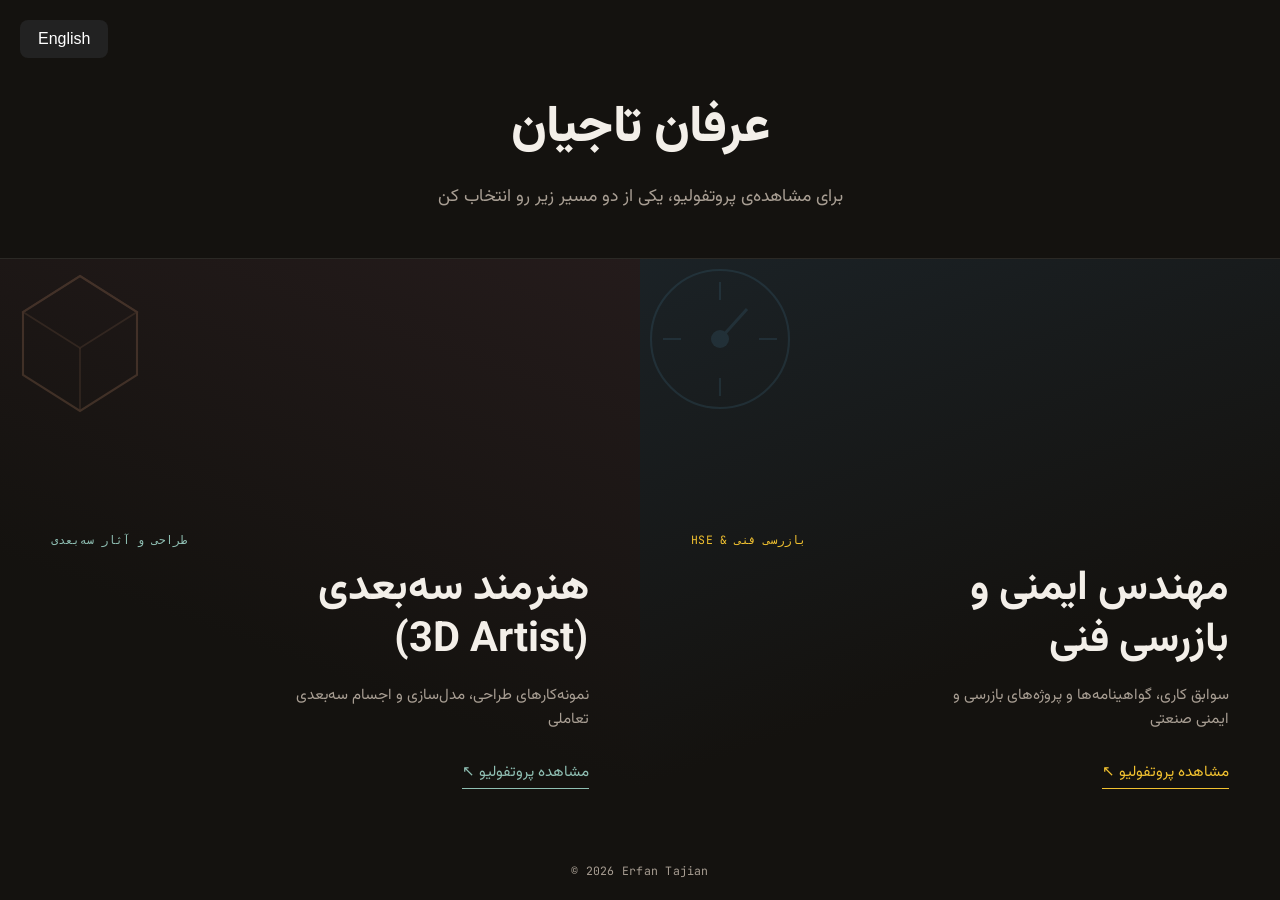
==== index.html @ 0165deea "fix files and folders" ====
<!DOCTYPE html>
<html lang="fa" dir="rtl">
<head>
<meta charset="UTF-8">
<meta name="viewport" content="width=device-width, initial-scale=1.0">
<title>عرفان تاجیان</title>
<link rel="preconnect" href="https://fonts.googleapis.com">
<link href="https://fonts.googleapis.com/css2?family=Vazirmatn:wght@300;400;500;600;700;800&family=JetBrains+Mono:wght@400;500&display=swap" rel="stylesheet">
<link rel="stylesheet" href="css/gateway.css">

    <style>
        .language-btn {
            position: fixed;
            top: 20px;
            left: 20px;

            padding: 10px 18px;

            background: #222;
            color: #fff;

            text-decoration: none;

            border-radius: 8px;

            transition: .3s;
            font-family: sans-serif;
            z-index: 9999;
        }

        .language-btn:hover {
            background: #444;
        }
    </style>

</head>
<body>

<main class="gate">
  <header class="gate-head">
    <h1>عرفان تاجیان</h1>
    <p>برای مشاهده‌ی پروتفولیو، یکی از دو مسیر زیر رو انتخاب کن</p>
  </header>

    <a href="en/index.html" class="language-btn">
      English
    </a>

  <div class="panels">
    <a class="panel panel-eng" href="inspection/inspection.html">
      <span class="mono panel-eyebrow">HSE &amp; بازرسی فنی</span>
      <h2>مهندس ایمنی و<br>بازرسی فنی</h2>
      <p>سوابق کاری، گواهینامه‌ها و پروژه‌های بازرسی و ایمنی صنعتی</p>
      <span class="panel-cta">مشاهده پروتفولیو ↖</span>
      <svg class="panel-icon" viewBox="0 0 120 120" fill="none">
        <circle cx="60" cy="60" r="46" stroke="currentColor" stroke-width="1.4"/>
        <path d="M60 22 L60 34 M60 86 L60 98 M22 60 L34 60 M86 60 L98 60" stroke="currentColor" stroke-width="1.4"/>
        <circle cx="60" cy="60" r="6" fill="currentColor"/>
        <path d="M60 60 L78 40" stroke="currentColor" stroke-width="2"/>
      </svg>
    </a>

    <a class="panel panel-art" href="artist/artist.html">
      <span class="mono panel-eyebrow">طراحی و آثار سه‌بعدی</span>
      <h2>هنرمند سه‌بعدی<br>(3D Artist)</h2>
      <p>نمونه‌کارهای طراحی، مدل‌سازی و اجسام سه‌بعدی تعاملی</p>
      <span class="panel-cta">مشاهده پروتفولیو ↖</span>
      <svg class="panel-icon" viewBox="0 0 120 120" fill="none">
        <polygon points="60,18 98,42 98,84 60,108 22,84 22,42" stroke="currentColor" stroke-width="1.4"/>
        <polygon points="60,18 98,42 60,66 22,42" stroke="currentColor" stroke-width="1.2" opacity="0.6"/>
        <line x1="60" y1="66" x2="60" y2="108" stroke="currentColor" stroke-width="1.2" opacity="0.6"/>
      </svg>
    </a>
  </div>

  <p class="gate-foot mono">© 2026 Erfan Tajian</p>
</main>

</body>
</html>
---- css/gateway.css ----
:root{
  --bg: #14120f;
  --ink: #f3efe9;
  --muted: #a89e93;
  --eng-a: #f2c230;
  --eng-b: #3e6e86;
  --art-a: #8fbfb3;
  --art-b: #c98f6b;
}
*{box-sizing:border-box; margin:0; padding:0;}
html,body{height:100%;}
body{
  background:var(--bg);
  color:var(--ink);
  font-family:'Vazirmatn', sans-serif;
  overflow-x:hidden;
}
.mono{
  font-family:'JetBrains Mono', monospace;
  letter-spacing:0.02em;
  font-size:0.72rem;
  direction:ltr;
  unicode-bidi:embed;
}

.gate{
  min-height:100svh;
  display:flex;
  flex-direction:column;
}

.gate-head{
  text-align:center;
  padding:clamp(3rem, 8vw, 5.5rem) 1.5rem clamp(2rem, 5vw, 3rem);
}
.gate-head h1{
  font-weight:800;
  font-size:clamp(2rem, 6vw, 3.2rem);
  letter-spacing:-0.01em;
}
.gate-head p{
  margin-top:0.9rem;
  color:var(--muted);
  font-size:clamp(0.95rem, 2vw, 1.1rem);
}

.panels{
  flex:1;
  display:flex;
  min-height:56svh;
}
@media (max-width:760px){
  .panels{ flex-direction:column; }
}

.panel{
  position:relative;
  flex:1;
  display:flex;
  flex-direction:column;
  justify-content:flex-end;
  padding:clamp(1.8rem, 4vw, 3.2rem);
  text-decoration:none;
  color:var(--ink);
  overflow:hidden;
  border-top:1px solid rgba(243,239,233,0.1);
  transition:flex 0.5s cubic-bezier(.2,.8,.2,1), background 0.5s;
}
.panel:hover{ flex:1.15; }

.panel-eng{ background:linear-gradient(160deg, #1b2226, #14120f 65%); }
.panel-art{ background:linear-gradient(200deg, #241b1b, #14120f 65%); }

.panel-eyebrow{ margin-bottom:1rem; }
.panel-eng .panel-eyebrow{ color:var(--eng-a); }
.panel-art .panel-eyebrow{ color:var(--art-a); }

.panel h2{
  font-weight:700;
  font-size:clamp(1.7rem, 4vw, 2.6rem);
  line-height:1.25;
  max-width:12ch;
}

.panel p{
  margin-top:1rem;
  color:var(--muted);
  max-width:34ch;
  font-size:0.95rem;
  line-height:1.6;
}

.panel-cta{
  margin-top:1.8rem;
  font-size:0.95rem;
  display:inline-flex;
  align-items:center;
  gap:0.4rem;
  width:fit-content;
  padding-bottom:0.25rem;
  border-bottom:1px solid currentColor;
}
.panel-eng .panel-cta{ color:var(--eng-a); }
.panel-art .panel-cta{ color:var(--art-a); }

.panel-icon{
  position:absolute;
  inset-inline-end:-10px;
  top:-10px;
  width:clamp(110px, 16vw, 180px);
  height:auto;
  opacity:0.22;
  transition:transform 0.6s cubic-bezier(.2,.8,.2,1), opacity 0.5s;
}
.panel-eng .panel-icon{ color:var(--eng-b); }
.panel-art .panel-icon{ color:var(--art-b); }
.panel:hover .panel-icon{ transform:rotate(12deg) scale(1.08); opacity:0.34; }

.gate-foot{
  text-align:center;
  padding:1.4rem;
  color:var(--muted);
}

@media (prefers-reduced-motion: reduce){
  *{ transition:none !important; }
}
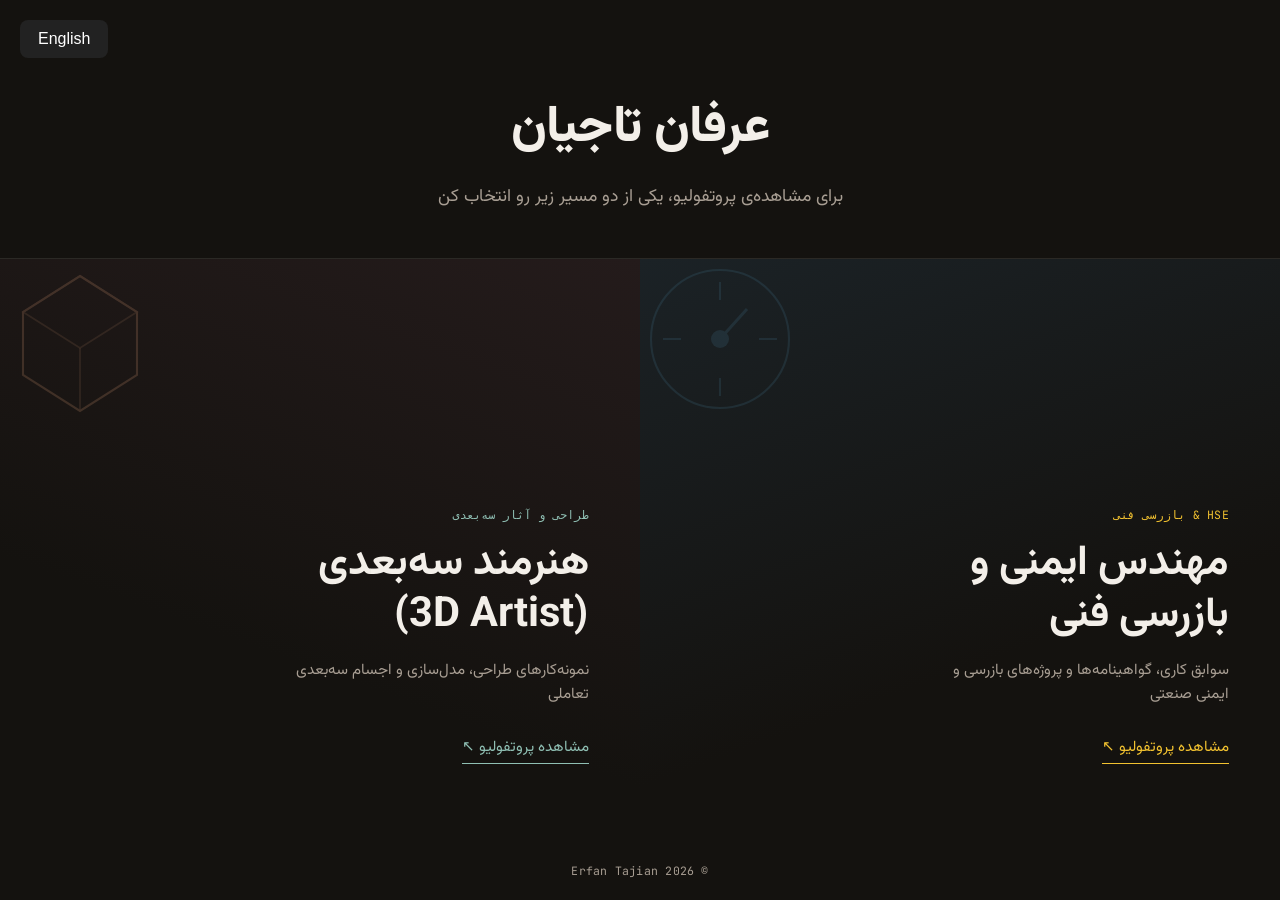
==== commit 05dea7a3: "update 1" ====
--- a/index.html
+++ b/index.html
@@ -58,6 +58,7 @@
         <circle cx="60" cy="60" r="6" fill="currentColor"/>
         <path d="M60 60 L78 40" stroke="currentColor" stroke-width="2"/>
       </svg>
+      <br>
     </a>
 
     <a class="panel panel-art" href="artist/artist.html">
@@ -70,6 +71,7 @@
         <polygon points="60,18 98,42 60,66 22,42" stroke="currentColor" stroke-width="1.2" opacity="0.6"/>
         <line x1="60" y1="66" x2="60" y2="108" stroke="currentColor" stroke-width="1.2" opacity="0.6"/>
       </svg>
+      <br>
     </a>
   </div>
 
--- a/css/gateway.css
+++ b/css/gateway.css
@@ -19,7 +19,7 @@
   font-family:'JetBrains Mono', monospace;
   letter-spacing:0.02em;
   font-size:0.72rem;
-  direction:ltr;
+  direction:rtl;
   unicode-bidi:embed;
 }
 
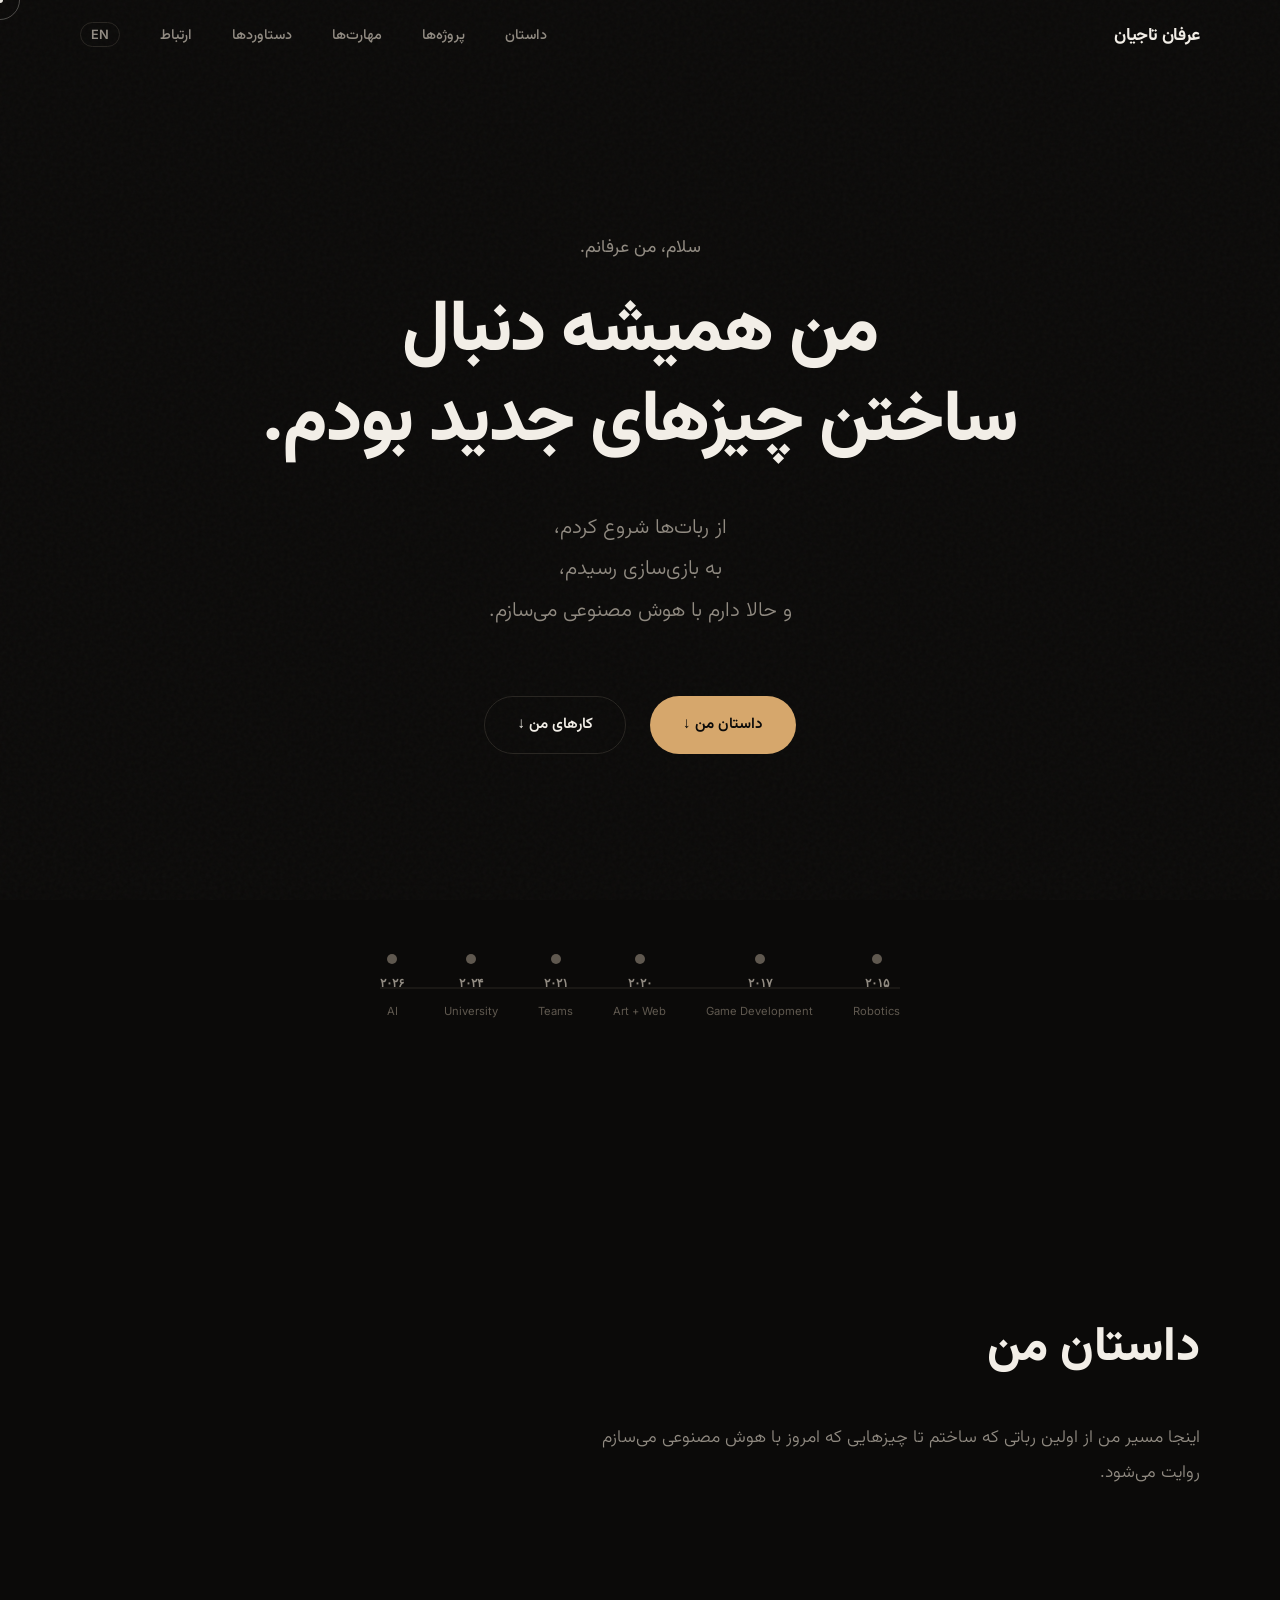
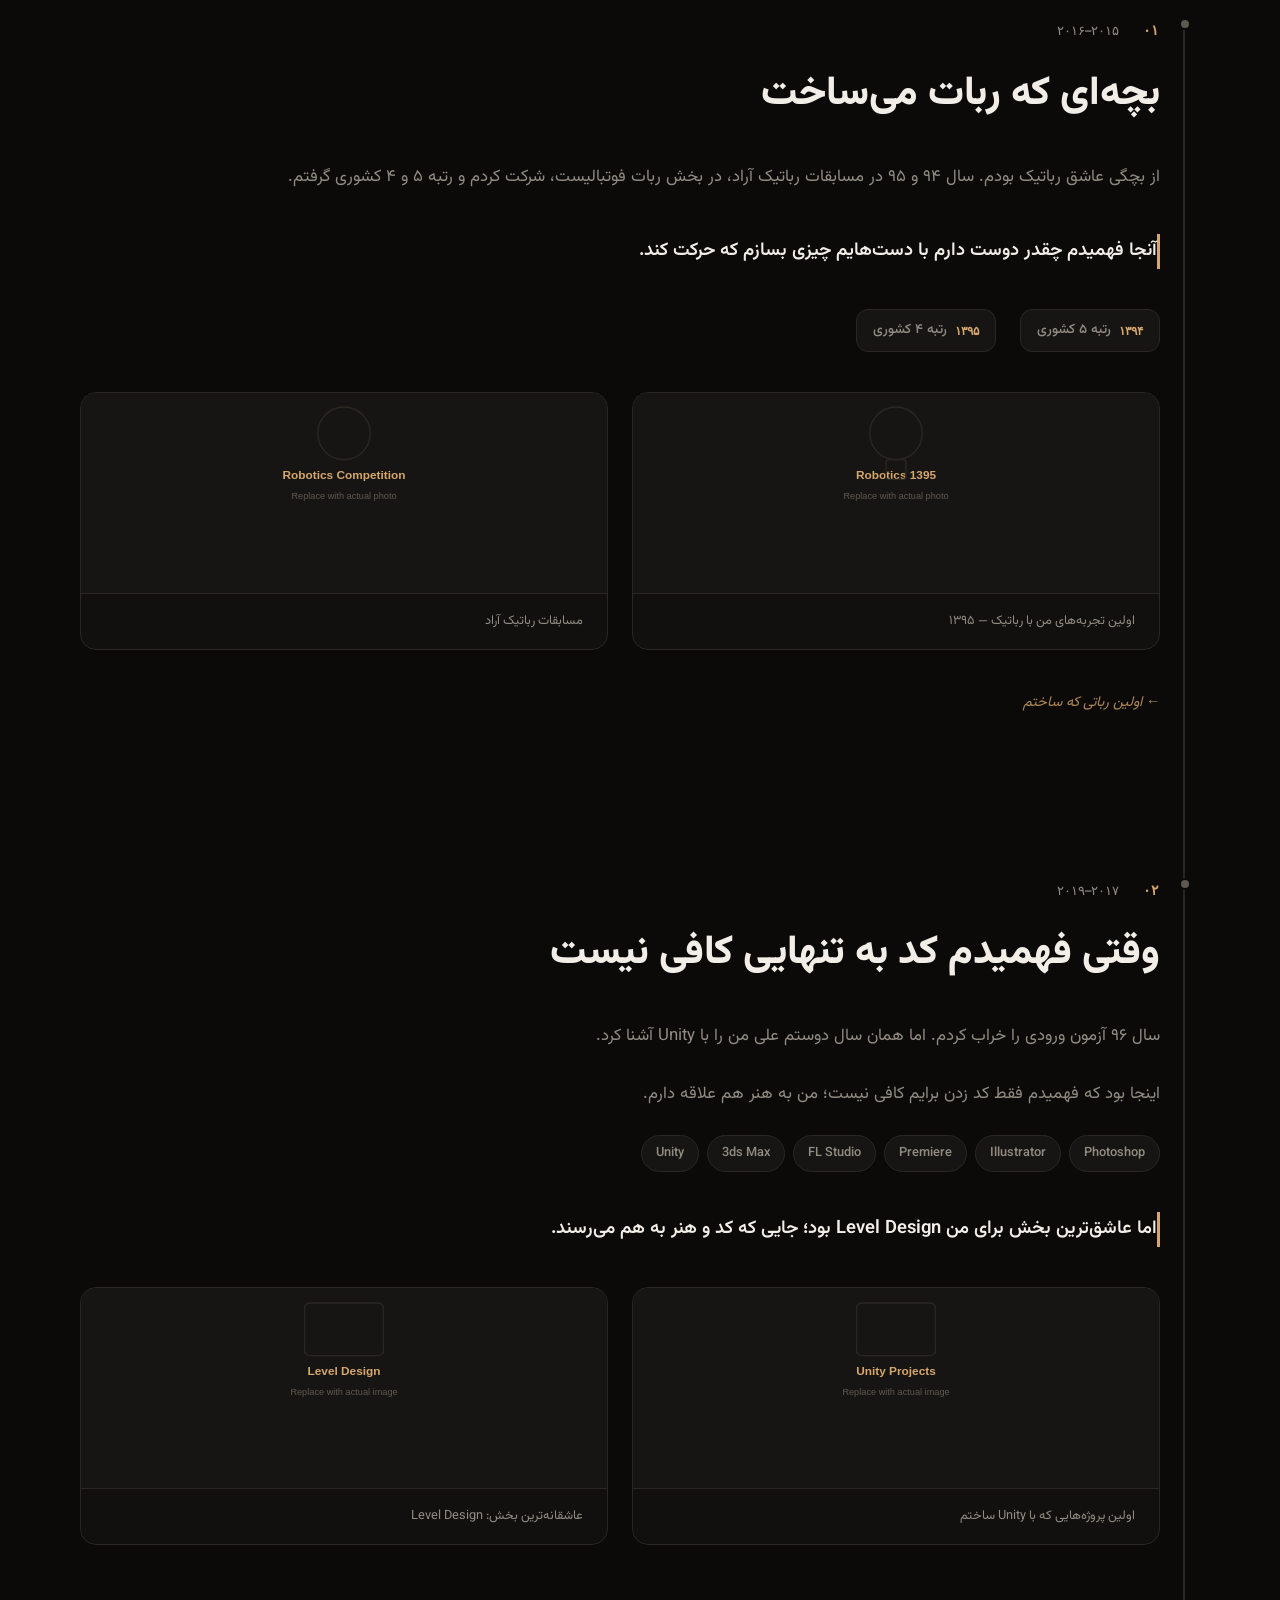
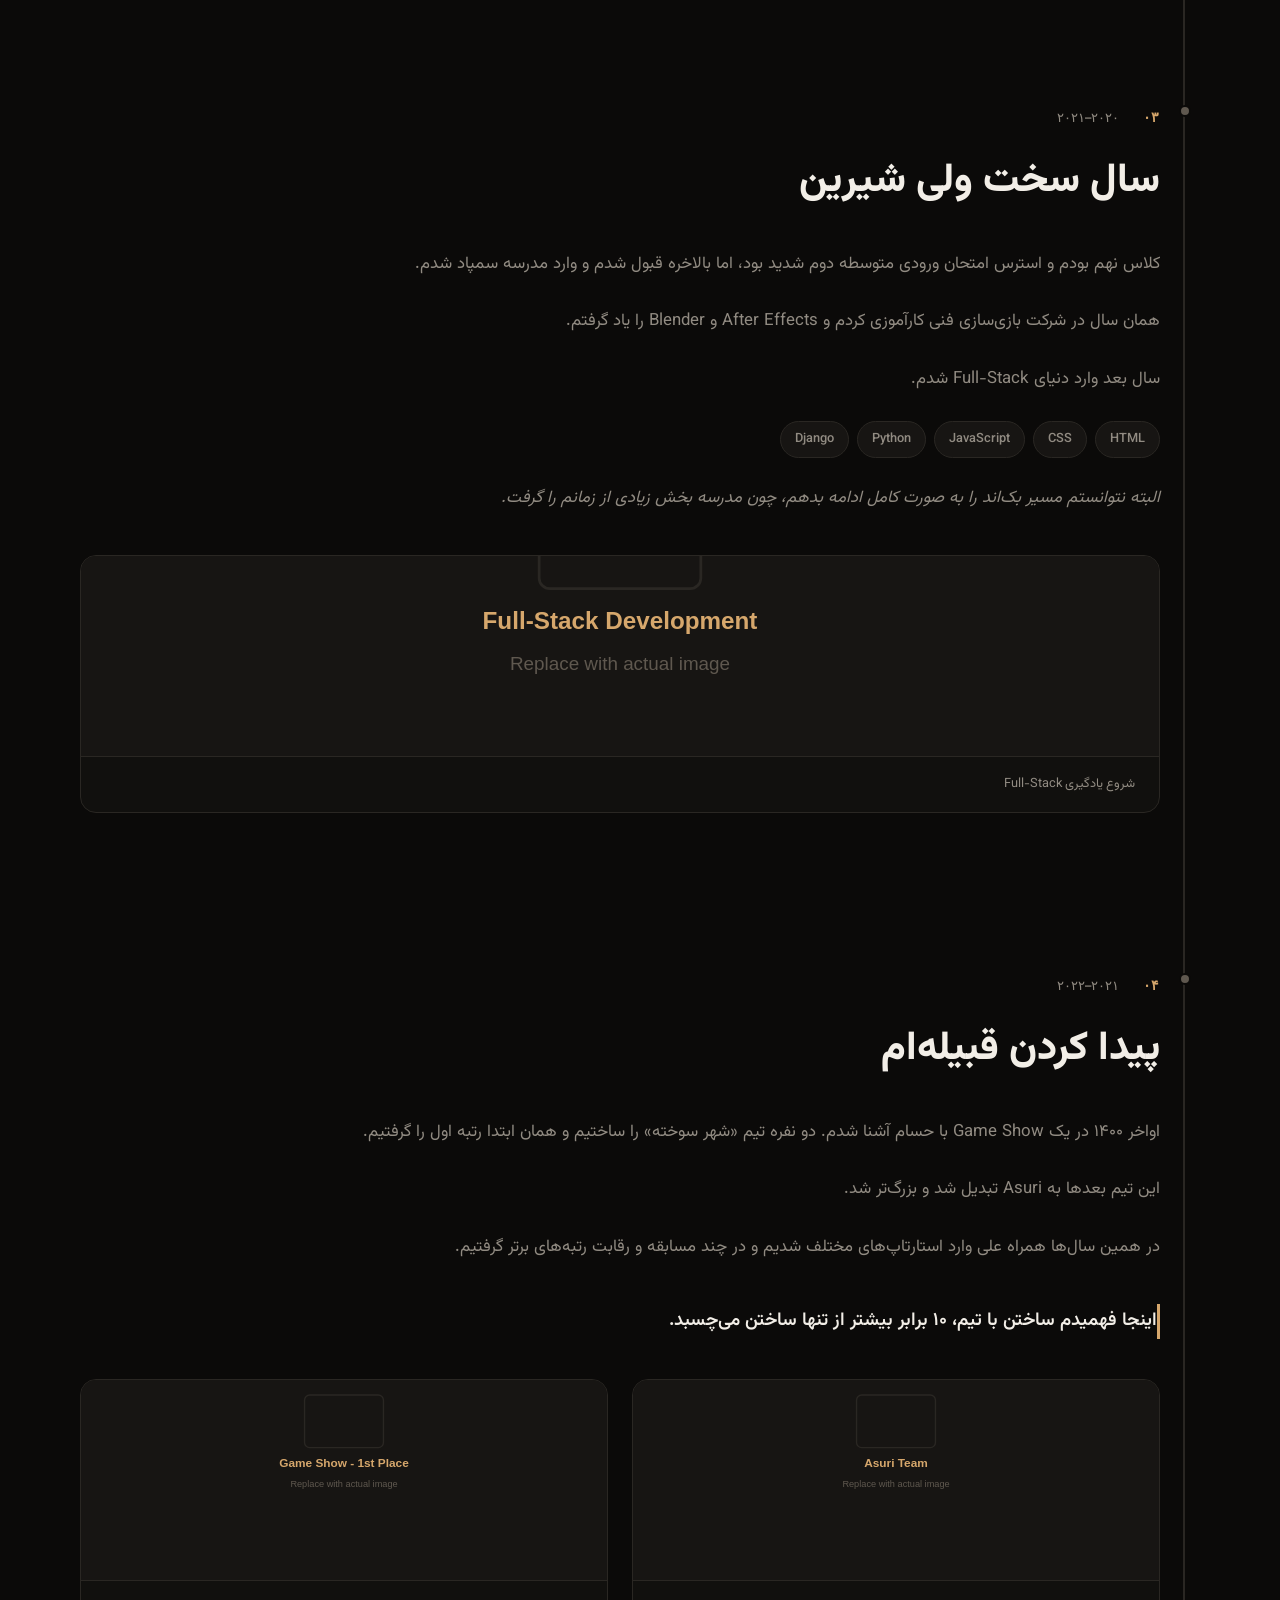
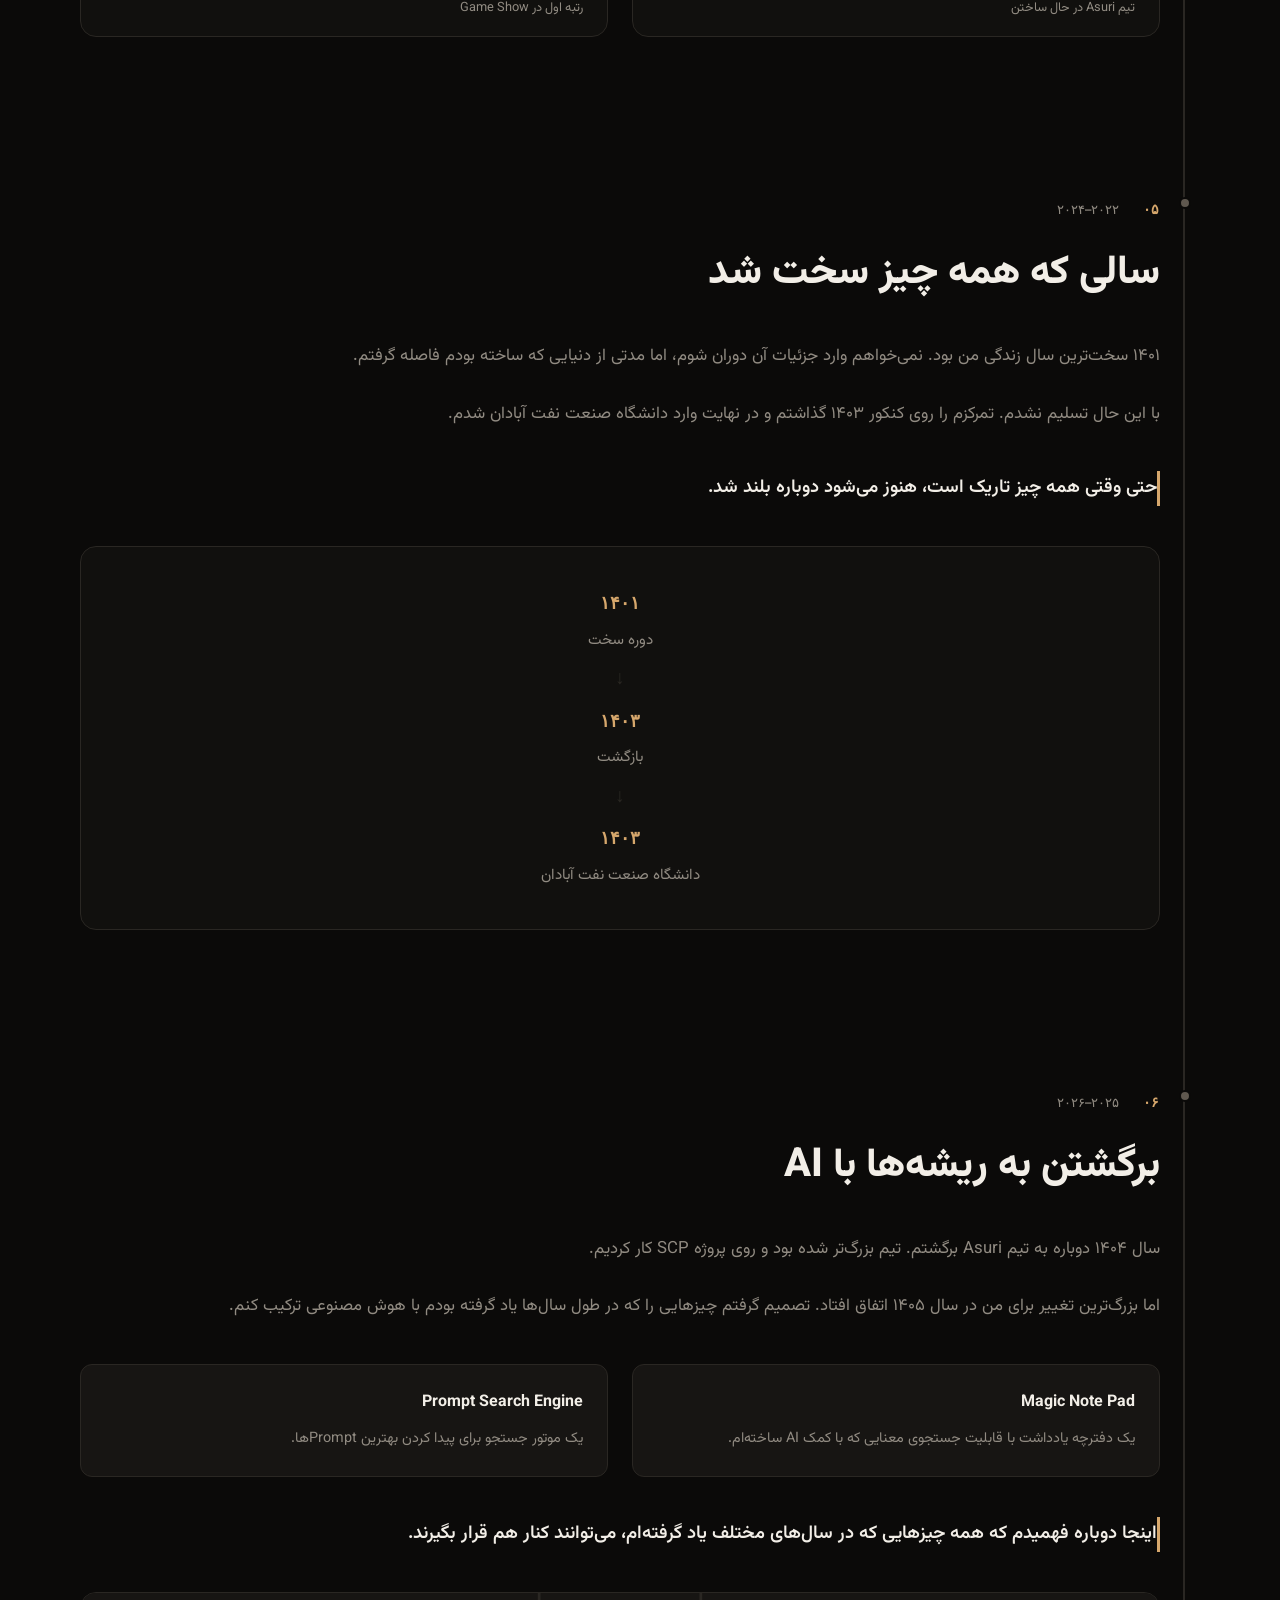
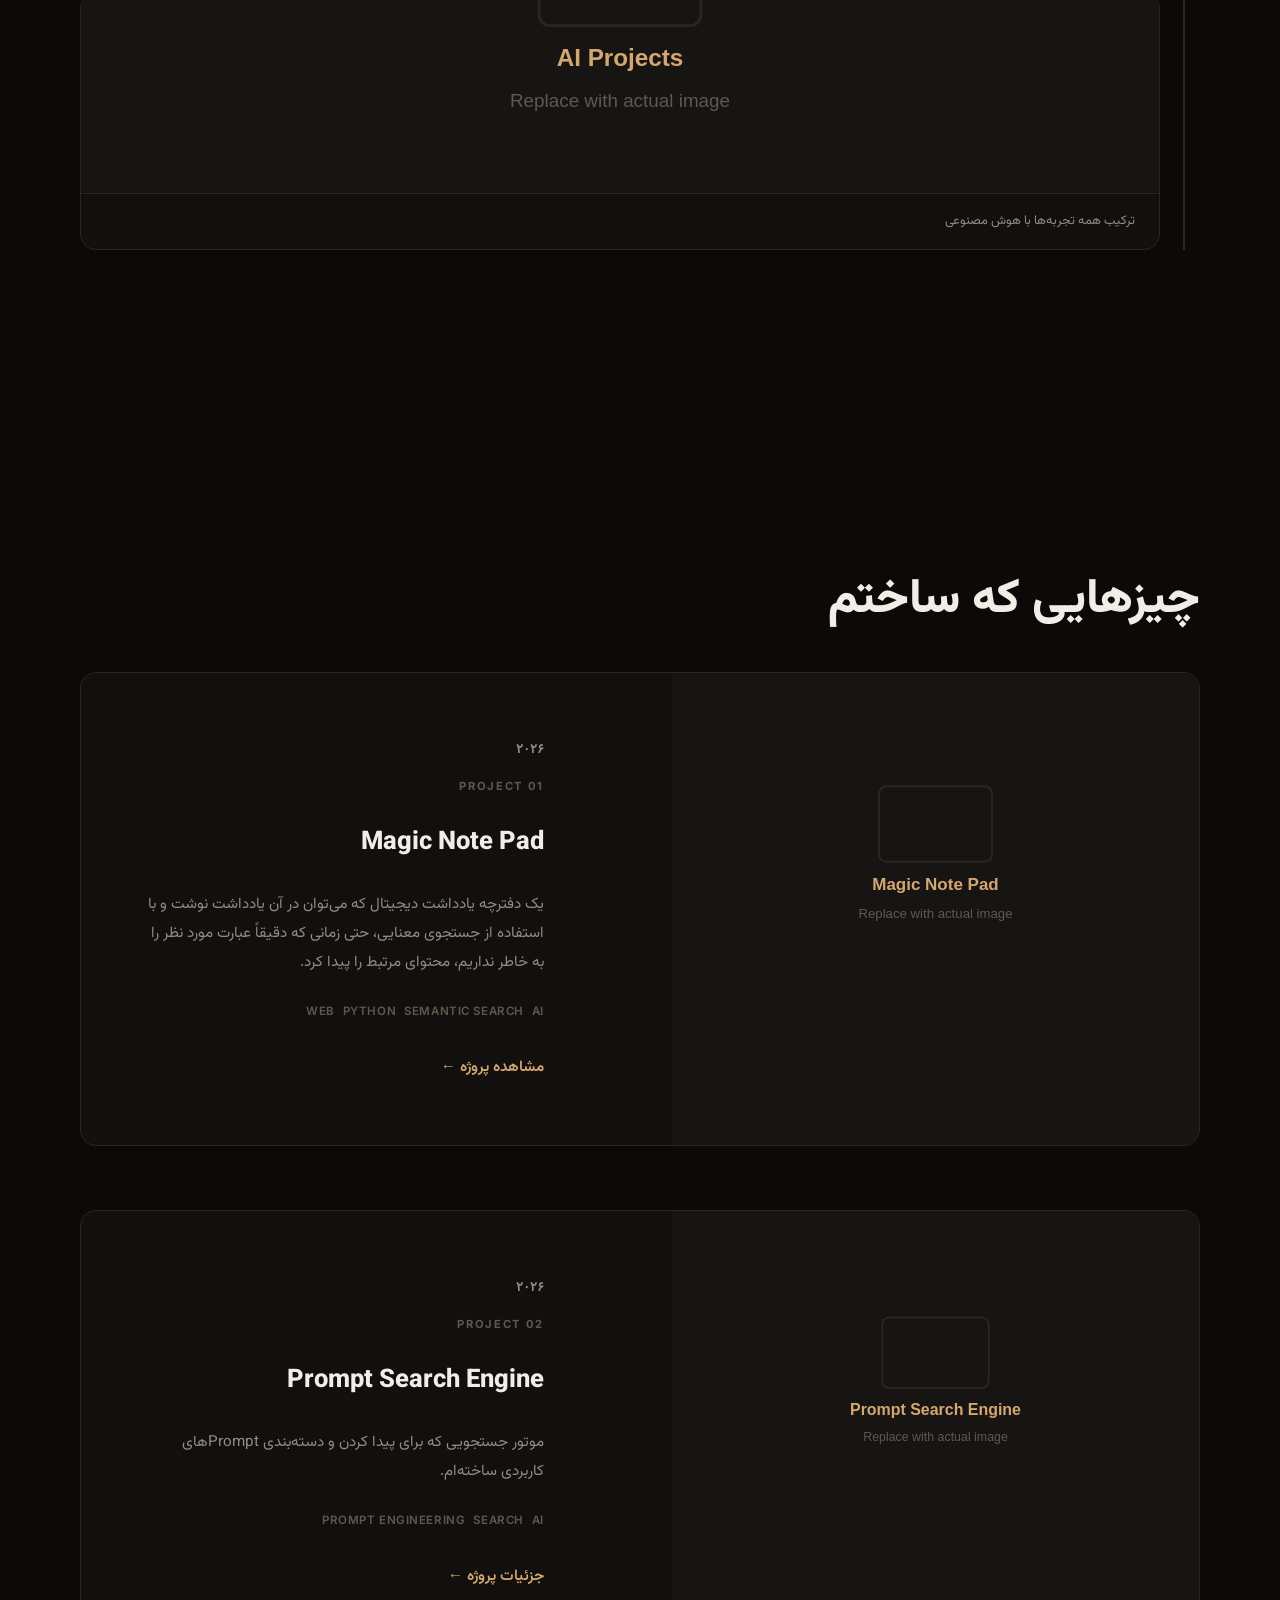
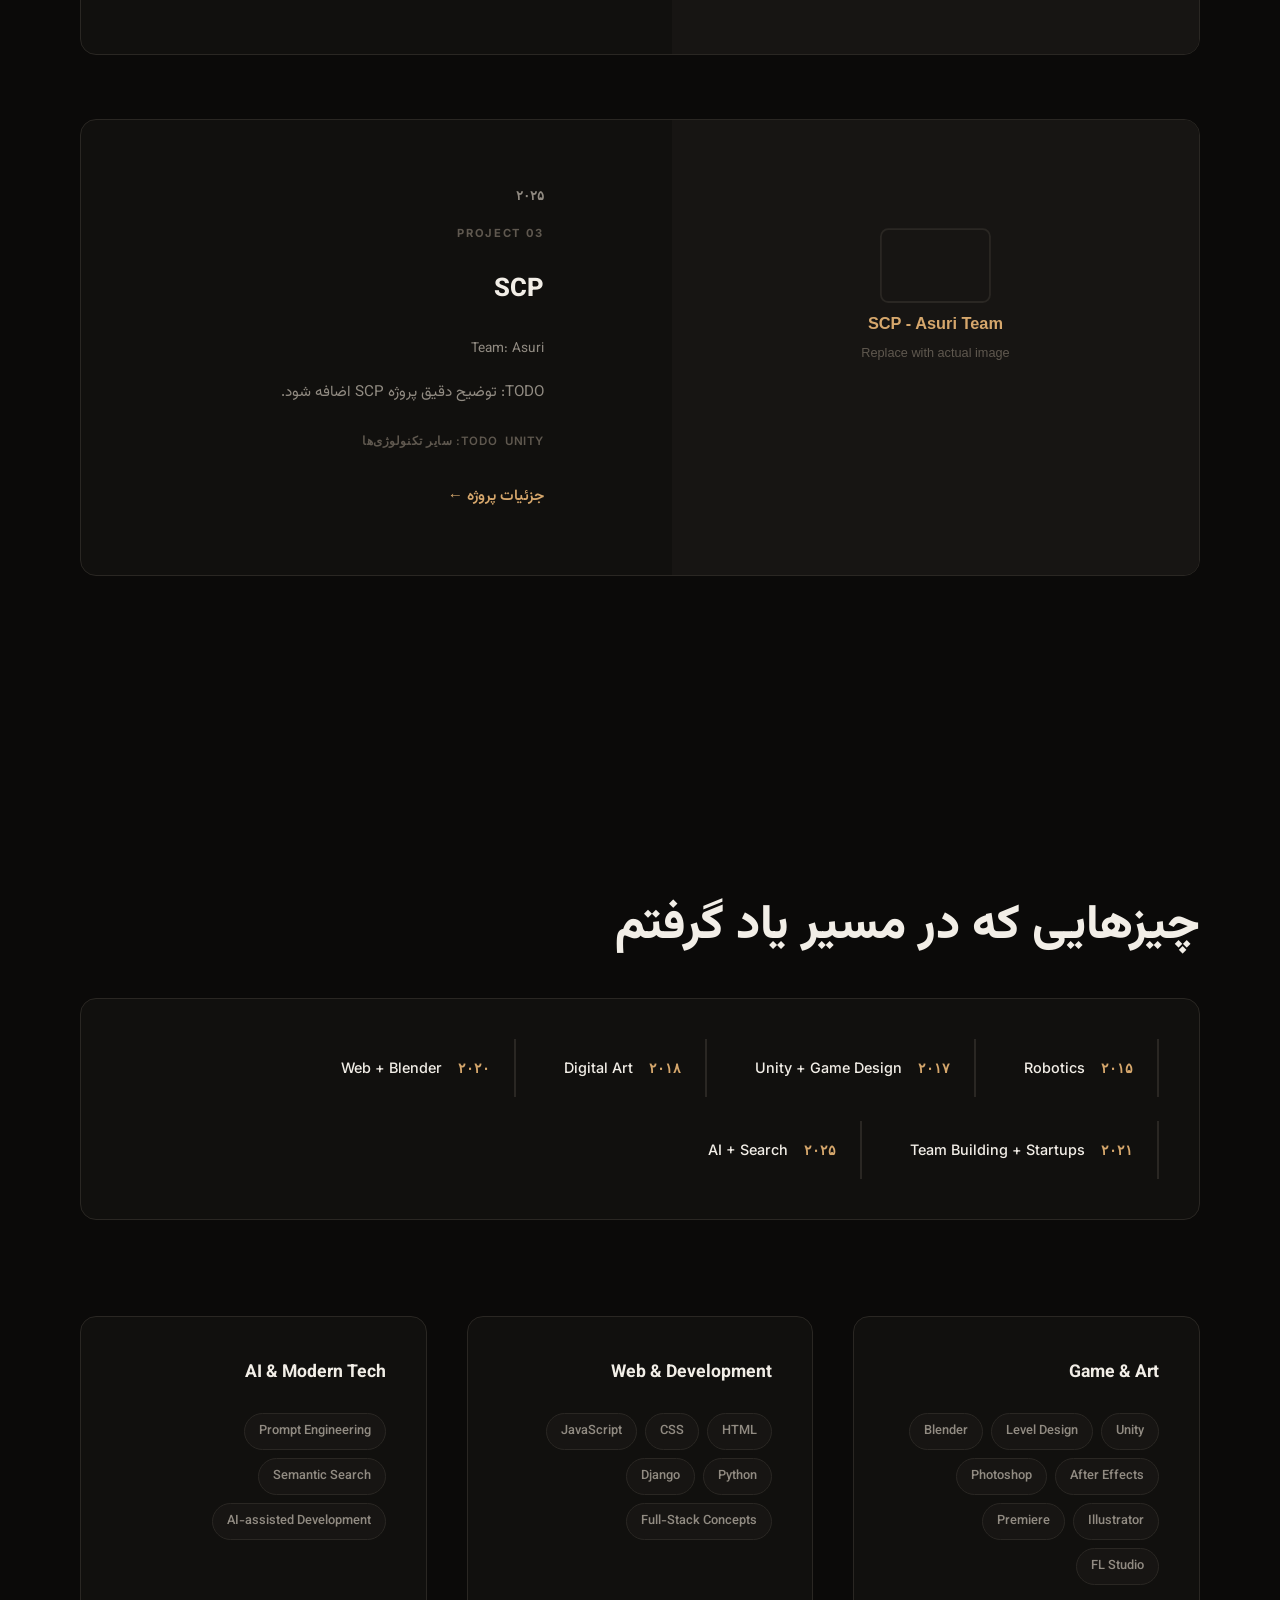
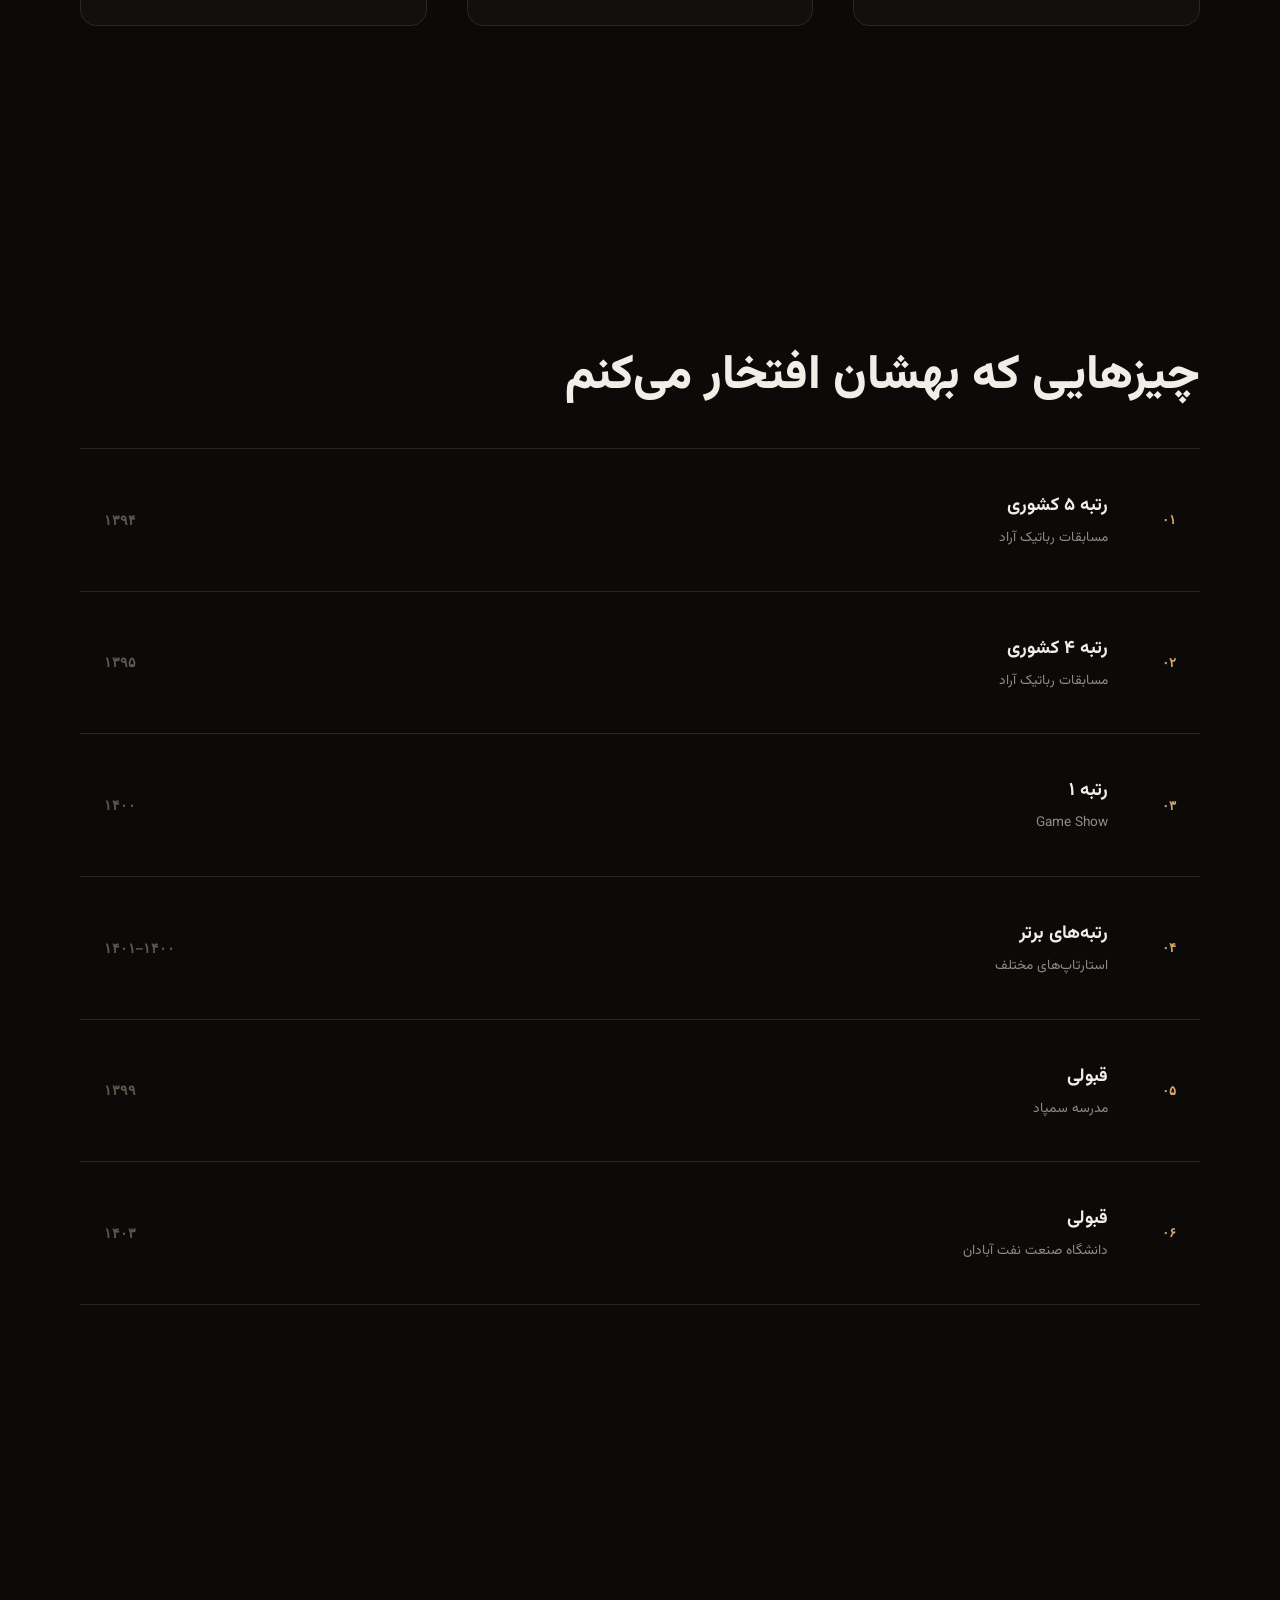
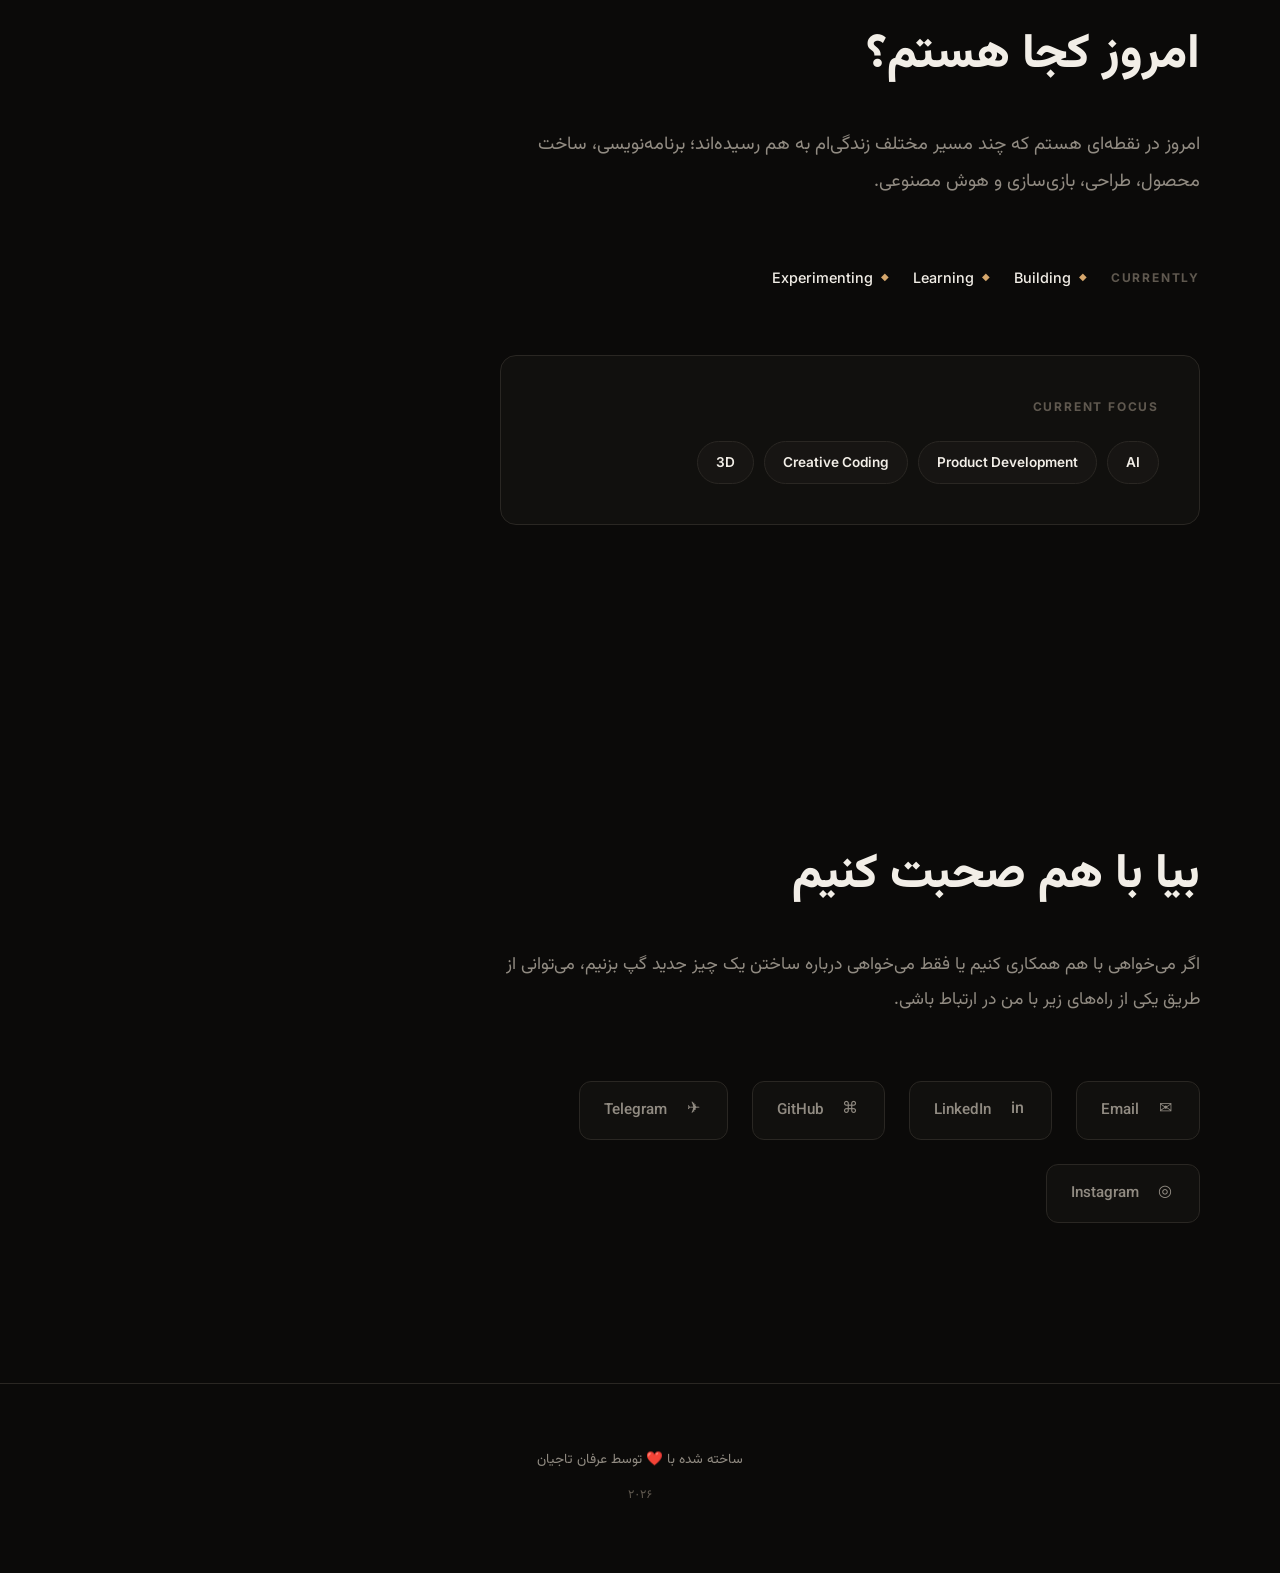
==== commit 23addadd: "Replace old site with new Digital Life Archive portfolio Complete redesign: Dark warm editorial styl" ====
--- a/index.html
+++ b/index.html
@@ -1,82 +1,656 @@
 <!DOCTYPE html>
 <html lang="fa" dir="rtl">
 <head>
-<meta charset="UTF-8">
-<meta name="viewport" content="width=device-width, initial-scale=1.0">
-<title>عرفان تاجیان</title>
-<link rel="preconnect" href="https://fonts.googleapis.com">
-<link href="https://fonts.googleapis.com/css2?family=Vazirmatn:wght@300;400;500;600;700;800&family=JetBrains+Mono:wght@400;500&display=swap" rel="stylesheet">
-<link rel="stylesheet" href="css/gateway.css">
-
-    <style>
-        .language-btn {
-            position: fixed;
-            top: 20px;
-            left: 20px;
-
-            padding: 10px 18px;
-
-            background: #222;
-            color: #fff;
-
-            text-decoration: none;
-
-            border-radius: 8px;
-
-            transition: .3s;
-            font-family: sans-serif;
-            z-index: 9999;
-        }
-
-        .language-btn:hover {
-            background: #444;
-        }
-    </style>
-
+    <meta charset="UTF-8">
+    <meta name="viewport" content="width=device-width, initial-scale=1.0">
+    <title>عرفان تاجیان | Personal Portfolio</title>
+    <meta name="description" content="داستان مسیر عرفان تاجیان از رباتیک و بازی‌سازی تا طراحی، برنامه‌نویسی و هوش مصنوعی.">
+    
+    <!-- Open Graph -->
+    <meta property="og:title" content="عرفان تاجیان | Personal Portfolio">
+    <meta property="og:description" content="داستان مسیر عرفان تاجیان از رباتیک و بازی‌سازی تا طراحی، برنامه‌نویسی و هوش مصنوعی.">
+    <meta property="og:image" content="assets/images/og-image.svg">
+    <meta property="og:url" content="https://erfantajian.com">
+    
+    <!-- Fonts -->
+    <link rel="preconnect" href="https://fonts.googleapis.com">
+    <link rel="preconnect" href="https://fonts.gstatic.com" crossorigin>
+    <link href="https://fonts.googleapis.com/css2?family=Vazirmatn:wght@300;400;500;600;700;800;900&family=Inter:wght@300;400;500;600;700;800&display=swap" rel="stylesheet">
+    
+    <!-- Styles -->
+    <link rel="stylesheet" href="style.css">
 </head>
 <body>
 
-<main class="gate">
-  <header class="gate-head">
-    <h1>عرفان تاجیان</h1>
-    <p>برای مشاهده‌ی پروتفولیو، یکی از دو مسیر زیر رو انتخاب کن</p>
-  </header>
-
-    <a href="en/index.html" class="language-btn">
-      English
-    </a>
-
-  <div class="panels">
-    <a class="panel panel-eng" href="inspection/inspection.html">
-      <span class="mono panel-eyebrow">HSE &amp; بازرسی فنی</span>
-      <h2>مهندس ایمنی و<br>بازرسی فنی</h2>
-      <p>سوابق کاری، گواهینامه‌ها و پروژه‌های بازرسی و ایمنی صنعتی</p>
-      <span class="panel-cta">مشاهده پروتفولیو ↖</span>
-      <svg class="panel-icon" viewBox="0 0 120 120" fill="none">
-        <circle cx="60" cy="60" r="46" stroke="currentColor" stroke-width="1.4"/>
-        <path d="M60 22 L60 34 M60 86 L60 98 M22 60 L34 60 M86 60 L98 60" stroke="currentColor" stroke-width="1.4"/>
-        <circle cx="60" cy="60" r="6" fill="currentColor"/>
-        <path d="M60 60 L78 40" stroke="currentColor" stroke-width="2"/>
-      </svg>
-      <br>
-    </a>
-
-    <a class="panel panel-art" href="artist/artist.html">
-      <span class="mono panel-eyebrow">طراحی و آثار سه‌بعدی</span>
-      <h2>هنرمند سه‌بعدی<br>(3D Artist)</h2>
-      <p>نمونه‌کارهای طراحی، مدل‌سازی و اجسام سه‌بعدی تعاملی</p>
-      <span class="panel-cta">مشاهده پروتفولیو ↖</span>
-      <svg class="panel-icon" viewBox="0 0 120 120" fill="none">
-        <polygon points="60,18 98,42 98,84 60,108 22,84 22,42" stroke="currentColor" stroke-width="1.4"/>
-        <polygon points="60,18 98,42 60,66 22,42" stroke="currentColor" stroke-width="1.2" opacity="0.6"/>
-        <line x1="60" y1="66" x2="60" y2="108" stroke="currentColor" stroke-width="1.2" opacity="0.6"/>
-      </svg>
-      <br>
-    </a>
-  </div>
-
-  <p class="gate-foot mono">© 2026 Erfan Tajian</p>
-</main>
-
+    <!-- Custom Cursor -->
+    <div class="cursor" id="cursor">
+        <div class="cursor-dot"></div>
+        <div class="cursor-circle"></div>
+    </div>
+
+    <!-- Progress Indicator -->
+    <div class="progress-indicator" id="progressIndicator">
+        <span class="progress-label">ERFAN TAJIYAN</span>
+        <div class="progress-bar">
+            <div class="progress-track">
+                <span class="progress-year start">۲۰۱۵</span>
+                <div class="progress-line">
+                    <div class="progress-fill" id="progressFill"></div>
+                    <div class="progress-dot" id="progressDot"></div>
+                </div>
+                <span class="progress-year end">۲۰۲۶</span>
+            </div>
+        </div>
+        <span class="progress-chapter" id="progressChapter">ROBOTICS</span>
+    </div>
+
+    <!-- Header / Navigation -->
+    <header class="header" id="header">
+        <nav class="nav">
+            <a href="#hero" class="nav-logo">عرفان تاجیان</a>
+            <ul class="nav-links" id="navLinks">
+                <li><a href="#story" class="nav-link">داستان</a></li>
+                <li><a href="#projects" class="nav-link">پروژه‌ها</a></li>
+                <li><a href="#skills" class="nav-link">مهارت‌ها</a></li>
+                <li><a href="#achievements" class="nav-link">دستاوردها</a></li>
+                <li><a href="#contact" class="nav-link">ارتباط</a></li>
+                <li><a href="en/" class="nav-lang">EN</a></li>
+            </ul>
+            <button class="nav-toggle" id="navToggle" aria-label="منو">
+                <span></span>
+                <span></span>
+                <span></span>
+            </button>
+        </nav>
+    </header>
+
+    <!-- Mobile Menu -->
+    <div class="mobile-menu" id="mobileMenu">
+        <ul class="mobile-menu-links">
+            <li><a href="#story" class="mobile-link">داستان</a></li>
+            <li><a href="#projects" class="mobile-link">پروژه‌ها</a></li>
+            <li><a href="#skills" class="mobile-link">مهارت‌ها</a></li>
+            <li><a href="#achievements" class="mobile-link">دستاوردها</a></li>
+            <li><a href="#contact" class="mobile-link">ارتباط</a></li>
+            <li><a href="en/" class="mobile-link">EN</a></li>
+        </ul>
+    </div>
+
+    <main>
+
+        <!-- Hero Section -->
+        <section class="hero" id="hero">
+            <div class="hero-content">
+                <p class="hero-greeting">سلام، من عرفانم.</p>
+                <h1 class="hero-title">
+                    من همیشه دنبال<br>
+                    ساختن چیزهای جدید بودم.
+                </h1>
+                <p class="hero-subtitle">
+                    از ربات‌ها شروع کردم،<br>
+                    به بازی‌سازی رسیدم،<br>
+                    و حالا دارم با هوش مصنوعی می‌سازم.
+                </p>
+                <div class="hero-cta">
+                    <a href="#story" class="btn btn-primary">داستان من ↓</a>
+                    <a href="#projects" class="btn btn-secondary">کارهای من ↓</a>
+                </div>
+            </div>
+            <div class="hero-timeline-preview">
+                <div class="hero-timeline-line"></div>
+                <div class="hero-timeline-item" data-year="۲۰۱۵">
+                    <span class="ht-dot"></span>
+                    <span class="ht-year">۲۰۱۵</span>
+                    <span class="ht-label">Robotics</span>
+                </div>
+                <div class="hero-timeline-item" data-year="۲۰۱۷">
+                    <span class="ht-dot"></span>
+                    <span class="ht-year">۲۰۱۷</span>
+                    <span class="ht-label">Game Development</span>
+                </div>
+                <div class="hero-timeline-item" data-year="۲۰۲۰">
+                    <span class="ht-dot"></span>
+                    <span class="ht-year">۲۰۲۰</span>
+                    <span class="ht-label">Art + Web</span>
+                </div>
+                <div class="hero-timeline-item" data-year="۲۰۲۱">
+                    <span class="ht-dot"></span>
+                    <span class="ht-year">۲۰۲۱</span>
+                    <span class="ht-label">Teams</span>
+                </div>
+                <div class="hero-timeline-item" data-year="۲۰۲۴">
+                    <span class="ht-dot"></span>
+                    <span class="ht-year">۲۰۲۴</span>
+                    <span class="ht-label">University</span>
+                </div>
+                <div class="hero-timeline-item" data-year="۲۰۲۶">
+                    <span class="ht-dot"></span>
+                    <span class="ht-year">۲۰۲۶</span>
+                    <span class="ht-label">AI</span>
+                </div>
+            </div>
+        </section>
+
+        <!-- Story Intro -->
+        <section class="section-intro" id="intro">
+            <div class="container">
+                <h2 class="section-title reveal">داستان من</h2>
+                <p class="section-subtitle reveal">اینجا مسیر من از اولین رباتی که ساختم تا چیزهایی که امروز با هوش مصنوعی می‌سازم روایت می‌شود.</p>
+            </div>
+        </section>
+
+        <!-- Timeline / Story Section -->
+        <section class="section-story" id="story">
+            <div class="container">
+                <div class="timeline">
+
+                    <!-- Chapter 01 -->
+                    <article class="chapter reveal" id="chapter-01">
+                        <div class="timeline-node">
+                            <div class="node-dot"></div>
+                            <div class="node-line"></div>
+                        </div>
+                        <div class="chapter-content">
+                            <div class="chapter-meta">
+                                <span class="chapter-number">۰۱</span>
+                                <span class="chapter-date">۲۰۱۵–۲۰۱۶</span>
+                            </div>
+                            <h3 class="chapter-title">بچه‌ای که ربات می‌ساخت</h3>
+                            <div class="chapter-body">
+                                <p>از بچگی عاشق رباتیک بودم. سال ۹۴ و ۹۵ در مسابقات رباتیک آراد، در بخش ربات فوتبالیست، شرکت کردم و رتبه ۵ و ۴ کشوری گرفتم.</p>
+                                <blockquote class="chapter-highlight">
+                                    آنجا فهمیدم چقدر دوست دارم با دست‌هایم چیزی بسازم که حرکت کند.
+                                </blockquote>
+                                <div class="chapter-achievements">
+                                    <div class="achievement-badge">
+                                        <span class="badge-year">۱۳۹۴</span>
+                                        <span class="badge-text">رتبه ۵ کشوری</span>
+                                    </div>
+                                    <div class="achievement-badge">
+                                        <span class="badge-year">۱۳۹۵</span>
+                                        <span class="badge-text">رتبه ۴ کشوری</span>
+                                    </div>
+                                </div>
+                            </div>
+                            <div class="chapter-artifact">
+                                <div class="artifact-card">
+                                    <img src="assets/images/robotics-1.svg" alt="اولین تجربه‌های من با رباتیک" loading="lazy">
+                                    <span class="artifact-caption">اولین تجربه‌های من با رباتیک — ۱۳۹۵</span>
+                                </div>
+                                <div class="artifact-card">
+                                    <img src="assets/images/robotics-2.svg" alt="مسابقات رباتیک آراد" loading="lazy">
+                                    <span class="artifact-caption">مسابقات رباتیک آراد</span>
+                                </div>
+                            </div>
+                            <span class="chapter-annotation">← اولین رباتی که ساختم</span>
+                        </div>
+                    </article>
+
+                    <!-- Chapter 02 -->
+                    <article class="chapter reveal" id="chapter-02">
+                        <div class="timeline-node">
+                            <div class="node-dot"></div>
+                            <div class="node-line"></div>
+                        </div>
+                        <div class="chapter-content">
+                            <div class="chapter-meta">
+                                <span class="chapter-number">۰۲</span>
+                                <span class="chapter-date">۲۰۱۷–۲۰۱۹</span>
+                            </div>
+                            <h3 class="chapter-title">وقتی فهمیدم کد به تنهایی کافی نیست</h3>
+                            <div class="chapter-body">
+                                <p>سال ۹۶ آزمون ورودی را خراب کردم. اما همان سال دوستم علی من را با Unity آشنا کرد.</p>
+                                <p>اینجا بود که فهمیدم فقط کد زدن برایم کافی نیست؛ من به هنر هم علاقه دارم.</p>
+                                <div class="chapter-skills">
+                                    <span class="skill-tag">Photoshop</span>
+                                    <span class="skill-tag">Illustrator</span>
+                                    <span class="skill-tag">Premiere</span>
+                                    <span class="skill-tag">FL Studio</span>
+                                    <span class="skill-tag">3ds Max</span>
+                                    <span class="skill-tag">Unity</span>
+                                </div>
+                                <blockquote class="chapter-highlight">
+                                    اما عاشق‌ترین بخش برای من Level Design بود؛ جایی که کد و هنر به هم می‌رسند.
+                                </blockquote>
+                            </div>
+                            <div class="chapter-artifact">
+                                <div class="artifact-card">
+                                    <img src="assets/images/game-1.svg" alt="اولین پروژه‌های Unity" loading="lazy">
+                                    <span class="artifact-caption">اولین پروژه‌هایی که با Unity ساختم</span>
+                                </div>
+                                <div class="artifact-card">
+                                    <img src="assets/images/game-2.svg" alt="Level Design" loading="lazy">
+                                    <span class="artifact-caption">عاشقانه‌ترین بخش: Level Design</span>
+                                </div>
+                            </div>
+                        </div>
+                    </article>
+
+                    <!-- Chapter 03 -->
+                    <article class="chapter reveal" id="chapter-03">
+                        <div class="timeline-node">
+                            <div class="node-dot"></div>
+                            <div class="node-line"></div>
+                        </div>
+                        <div class="chapter-content">
+                            <div class="chapter-meta">
+                                <span class="chapter-number">۰۳</span>
+                                <span class="chapter-date">۲۰۲۰–۲۰۲۱</span>
+                            </div>
+                            <h3 class="chapter-title">سال سخت ولی شیرین</h3>
+                            <div class="chapter-body">
+                                <p>کلاس نهم بودم و استرس امتحان ورودی متوسطه دوم شدید بود، اما بالاخره قبول شدم و وارد مدرسه سمپاد شدم.</p>
+                                <p>همان سال در شرکت بازی‌سازی فنی کارآموزی کردم و After Effects و Blender را یاد گرفتم.</p>
+                                <p>سال بعد وارد دنیای Full-Stack شدم.</p>
+                                <div class="chapter-skills">
+                                    <span class="skill-tag">HTML</span>
+                                    <span class="skill-tag">CSS</span>
+                                    <span class="skill-tag">JavaScript</span>
+                                    <span class="skill-tag">Python</span>
+                                    <span class="skill-tag">Django</span>
+                                </div>
+                                <p class="chapter-note">البته نتوانستم مسیر بک‌اند را به صورت کامل ادامه بدهم، چون مدرسه بخش زیادی از زمانم را گرفت.</p>
+                            </div>
+                            <div class="chapter-artifact">
+                                <div class="artifact-card">
+                                    <img src="assets/images/web-1.svg" alt="ورود به دنیای وب" loading="lazy">
+                                    <span class="artifact-caption">شروع یادگیری Full-Stack</span>
+                                </div>
+                            </div>
+                        </div>
+                    </article>
+
+                    <!-- Chapter 04 -->
+                    <article class="chapter reveal" id="chapter-04">
+                        <div class="timeline-node">
+                            <div class="node-dot"></div>
+                            <div class="node-line"></div>
+                        </div>
+                        <div class="chapter-content">
+                            <div class="chapter-meta">
+                                <span class="chapter-number">۰۴</span>
+                                <span class="chapter-date">۲۰۲۱–۲۰۲۲</span>
+                            </div>
+                            <h3 class="chapter-title">پیدا کردن قبیله‌ام</h3>
+                            <div class="chapter-body">
+                                <p>اواخر ۱۴۰۰ در یک Game Show با حسام آشنا شدم. دو نفره تیم «شهر سوخته» را ساختیم و همان ابتدا رتبه اول را گرفتیم.</p>
+                                <p>این تیم بعدها به Asuri تبدیل شد و بزرگ‌تر شد.</p>
+                                <p>در همین سال‌ها همراه علی وارد استارتاپ‌های مختلف شدیم و در چند مسابقه و رقابت رتبه‌های برتر گرفتیم.</p>
+                                <blockquote class="chapter-highlight">
+                                    اینجا فهمیدم ساختن با تیم، ۱۰ برابر بیشتر از تنها ساختن می‌چسبد.
+                                </blockquote>
+                            </div>
+                            <div class="chapter-artifact">
+                                <div class="artifact-card">
+                                    <img src="assets/images/team-1.svg" alt="تیم Asuri" loading="lazy">
+                                    <span class="artifact-caption">تیم Asuri در حال ساختن</span>
+                                </div>
+                                <div class="artifact-card">
+                                    <img src="assets/images/team-2.svg" alt="Game Show" loading="lazy">
+                                    <span class="artifact-caption">رتبه اول در Game Show</span>
+                                </div>
+                            </div>
+                        </div>
+                    </article>
+
+                    <!-- Chapter 05 -->
+                    <article class="chapter reveal" id="chapter-05">
+                        <div class="timeline-node">
+                            <div class="node-dot"></div>
+                            <div class="node-line"></div>
+                        </div>
+                        <div class="chapter-content">
+                            <div class="chapter-meta">
+                                <span class="chapter-number">۰۵</span>
+                                <span class="chapter-date">۲۰۲۲–۲۰۲۴</span>
+                            </div>
+                            <h3 class="chapter-title">سالی که همه چیز سخت شد</h3>
+                            <div class="chapter-body">
+                                <p>۱۴۰۱ سخت‌ترین سال زندگی من بود. نمی‌خواهم وارد جزئیات آن دوران شوم، اما مدتی از دنیایی که ساخته بودم فاصله گرفتم.</p>
+                                <p>با این حال تسلیم نشدم. تمرکزم را روی کنکور ۱۴۰۳ گذاشتم و در نهایت وارد دانشگاه صنعت نفت آبادان شدم.</p>
+                                <blockquote class="chapter-highlight">
+                                    حتی وقتی همه چیز تاریک است، هنوز می‌شود دوباره بلند شد.
+                                </blockquote>
+                            </div>
+                            <div class="chapter-artifact">
+                                <div class="artifact-card artifact-card--minimal">
+                                    <div class="artifact-text">
+                                        <span class="artifact-year">۱۴۰۱</span>
+                                        <span class="artifact-desc">دوره سخت</span>
+                                        <span class="artifact-divider">↓</span>
+                                        <span class="artifact-year">۱۴۰۳</span>
+                                        <span class="artifact-desc">بازگشت</span>
+                                        <span class="artifact-divider">↓</span>
+                                        <span class="artifact-year">۱۴۰۳</span>
+                                        <span class="artifact-desc">دانشگاه صنعت نفت آبادان</span>
+                                    </div>
+                                </div>
+                            </div>
+                        </div>
+                    </article>
+
+                    <!-- Chapter 06 -->
+                    <article class="chapter reveal" id="chapter-06">
+                        <div class="timeline-node">
+                            <div class="node-dot"></div>
+                            <div class="node-line"></div>
+                        </div>
+                        <div class="chapter-content">
+                            <div class="chapter-meta">
+                                <span class="chapter-number">۰۶</span>
+                                <span class="chapter-date">۲۰۲۵–۲۰۲۶</span>
+                            </div>
+                            <h3 class="chapter-title">برگشتن به ریشه‌ها با AI</h3>
+                            <div class="chapter-body">
+                                <p>سال ۱۴۰۴ دوباره به تیم Asuri برگشتم. تیم بزرگ‌تر شده بود و روی پروژه SCP کار کردیم.</p>
+                                <p>اما بزرگ‌ترین تغییر برای من در سال ۱۴۰۵ اتفاق افتاد. تصمیم گرفتم چیزهایی را که در طول سال‌ها یاد گرفته بودم با هوش مصنوعی ترکیب کنم.</p>
+                                
+                                <div class="chapter-projects">
+                                    <div class="mini-project">
+                                        <h4>Magic Note Pad</h4>
+                                        <p>یک دفترچه یادداشت با قابلیت جستجوی معنایی که با کمک AI ساخته‌ام.</p>
+                                    </div>
+                                    <div class="mini-project">
+                                        <h4>Prompt Search Engine</h4>
+                                        <p>یک موتور جستجو برای پیدا کردن بهترین Promptها.</p>
+                                    </div>
+                                </div>
+
+                                <blockquote class="chapter-highlight">
+                                    اینجا دوباره فهمیدم که همه چیزهایی که در سال‌های مختلف یاد گرفته‌ام، می‌توانند کنار هم قرار بگیرند.
+                                </blockquote>
+                            </div>
+                            <div class="chapter-artifact">
+                                <div class="artifact-card">
+                                    <img src="assets/images/ai-1.svg" alt="AI Projects" loading="lazy">
+                                    <span class="artifact-caption">ترکیب همه تجربه‌ها با هوش مصنوعی</span>
+                                </div>
+                            </div>
+                        </div>
+                    </article>
+
+                </div>
+            </div>
+        </section>
+
+        <!-- Projects Section -->
+        <section class="section-projects" id="projects">
+            <div class="container">
+                <h2 class="section-title reveal">چیزهایی که ساختم</h2>
+                
+                <div class="projects-grid">
+                    <!-- Project 01 -->
+                    <article class="project-card reveal">
+                        <div class="project-image">
+                            <img src="assets/images/project-1.svg" alt="Magic Note Pad" loading="lazy">
+                        </div>
+                        <div class="project-info">
+                            <span class="project-year">۲۰۲۶</span>
+                            <span class="project-number">PROJECT 01</span>
+                            <h3 class="project-title">Magic Note Pad</h3>
+                            <p class="project-desc">یک دفترچه یادداشت دیجیتال که می‌توان در آن یادداشت نوشت و با استفاده از جستجوی معنایی، حتی زمانی که دقیقاً عبارت مورد نظر را به خاطر نداریم، محتوای مرتبط را پیدا کرد.</p>
+                            <div class="project-tech">
+                                <span>AI</span>
+                                <span>Semantic Search</span>
+                                <span>Python</span>
+                                <span>Web</span>
+                            </div>
+                            <a href="#" class="project-link">مشاهده پروژه ←</a>
+                        </div>
+                    </article>
+
+                    <!-- Project 02 -->
+                    <article class="project-card reveal">
+                        <div class="project-image">
+                            <img src="assets/images/project-2.svg" alt="Prompt Search Engine" loading="lazy">
+                        </div>
+                        <div class="project-info">
+                            <span class="project-year">۲۰۲۶</span>
+                            <span class="project-number">PROJECT 02</span>
+                            <h3 class="project-title">Prompt Search Engine</h3>
+                            <p class="project-desc">موتور جستجویی که برای پیدا کردن و دسته‌بندی Promptهای کاربردی ساخته‌ام.</p>
+                            <div class="project-tech">
+                                <span>AI</span>
+                                <span>Search</span>
+                                <span>Prompt Engineering</span>
+                            </div>
+                            <a href="#" class="project-link">جزئیات پروژه ←</a>
+                        </div>
+                    </article>
+
+                    <!-- Project 03 -->
+                    <article class="project-card reveal">
+                        <div class="project-image">
+                            <img src="assets/images/project-3.svg" alt="SCP - Asuri Team" loading="lazy">
+                        </div>
+                        <div class="project-info">
+                            <span class="project-year">۲۰۲۵</span>
+                            <span class="project-number">PROJECT 03</span>
+                            <h3 class="project-title">SCP</h3>
+                            <span class="project-team">Team: Asuri</span>
+                            <p class="project-desc">TODO: توضیح دقیق پروژه SCP اضافه شود.</p>
+                            <div class="project-tech">
+                                <span>Unity</span>
+                                <span>TODO: سایر تکنولوژی‌ها</span>
+                            </div>
+                            <a href="#" class="project-link">جزئیات پروژه ←</a>
+                        </div>
+                    </article>
+                </div>
+            </div>
+        </section>
+
+        <!-- Skills Section -->
+        <section class="section-skills" id="skills">
+            <div class="container">
+                <h2 class="section-title reveal">چیزهایی که در مسیر یاد گرفتم</h2>
+                
+                <div class="skills-timeline reveal">
+                    <div class="skills-item">
+                        <span class="skills-year">۲۰۱۵</span>
+                        <span class="skills-name">Robotics</span>
+                    </div>
+                    <div class="skills-item">
+                        <span class="skills-year">۲۰۱۷</span>
+                        <span class="skills-name">Unity + Game Design</span>
+                    </div>
+                    <div class="skills-item">
+                        <span class="skills-year">۲۰۱۸</span>
+                        <span class="skills-name">Digital Art</span>
+                    </div>
+                    <div class="skills-item">
+                        <span class="skills-year">۲۰۲۰</span>
+                        <span class="skills-name">Web + Blender</span>
+                    </div>
+                    <div class="skills-item">
+                        <span class="skills-year">۲۰۲۱</span>
+                        <span class="skills-name">Team Building + Startups</span>
+                    </div>
+                    <div class="skills-item">
+                        <span class="skills-year">۲۰۲۵</span>
+                        <span class="skills-name">AI + Search</span>
+                    </div>
+                </div>
+
+                <div class="skills-categories reveal">
+                    <div class="skill-category">
+                        <h3 class="category-title">Game & Art</h3>
+                        <div class="skill-tags">
+                            <span class="skill-tag">Unity</span>
+                            <span class="skill-tag">Level Design</span>
+                            <span class="skill-tag">Blender</span>
+                            <span class="skill-tag">After Effects</span>
+                            <span class="skill-tag">Photoshop</span>
+                            <span class="skill-tag">Illustrator</span>
+                            <span class="skill-tag">Premiere</span>
+                            <span class="skill-tag">FL Studio</span>
+                        </div>
+                    </div>
+                    <div class="skill-category">
+                        <h3 class="category-title">Web & Development</h3>
+                        <div class="skill-tags">
+                            <span class="skill-tag">HTML</span>
+                            <span class="skill-tag">CSS</span>
+                            <span class="skill-tag">JavaScript</span>
+                            <span class="skill-tag">Python</span>
+                            <span class="skill-tag">Django</span>
+                            <span class="skill-tag">Full-Stack Concepts</span>
+                        </div>
+                    </div>
+                    <div class="skill-category">
+                        <h3 class="category-title">AI & Modern Tech</h3>
+                        <div class="skill-tags">
+                            <span class="skill-tag">Prompt Engineering</span>
+                            <span class="skill-tag">Semantic Search</span>
+                            <span class="skill-tag">AI-assisted Development</span>
+                        </div>
+                    </div>
+                </div>
+            </div>
+        </section>
+
+        <!-- Achievements Section -->
+        <section class="section-achievements" id="achievements">
+            <div class="container">
+                <h2 class="section-title reveal">چیزهایی که بهشان افتخار می‌کنم</h2>
+                
+                <div class="achievements-list reveal">
+                    <div class="achievement-item">
+                        <span class="achievement-num">۰۱</span>
+                        <div class="achievement-info">
+                            <h3 class="achievement-title">رتبه ۵ کشوری</h3>
+                            <span class="achievement-detail">مسابقات رباتیک آراد</span>
+                        </div>
+                        <span class="achievement-year">۱۳۹۴</span>
+                    </div>
+                    <div class="achievement-item">
+                        <span class="achievement-num">۰۲</span>
+                        <div class="achievement-info">
+                            <h3 class="achievement-title">رتبه ۴ کشوری</h3>
+                            <span class="achievement-detail">مسابقات رباتیک آراد</span>
+                        </div>
+                        <span class="achievement-year">۱۳۹۵</span>
+                    </div>
+                    <div class="achievement-item">
+                        <span class="achievement-num">۰۳</span>
+                        <div class="achievement-info">
+                            <h3 class="achievement-title">رتبه ۱</h3>
+                            <span class="achievement-detail">Game Show</span>
+                        </div>
+                        <span class="achievement-year">۱۴۰۰</span>
+                    </div>
+                    <div class="achievement-item">
+                        <span class="achievement-num">۰۴</span>
+                        <div class="achievement-info">
+                            <h3 class="achievement-title">رتبه‌های برتر</h3>
+                            <span class="achievement-detail">استارتاپ‌های مختلف</span>
+                        </div>
+                        <span class="achievement-year">۱۴۰۰–۱۴۰۱</span>
+                    </div>
+                    <div class="achievement-item">
+                        <span class="achievement-num">۰۵</span>
+                        <div class="achievement-info">
+                            <h3 class="achievement-title">قبولی</h3>
+                            <span class="achievement-detail">مدرسه سمپاد</span>
+                        </div>
+                        <span class="achievement-year">۱۳۹۹</span>
+                    </div>
+                    <div class="achievement-item">
+                        <span class="achievement-num">۰۶</span>
+                        <div class="achievement-info">
+                            <h3 class="achievement-title">قبولی</h3>
+                            <span class="achievement-detail">دانشگاه صنعت نفت آبادان</span>
+                        </div>
+                        <span class="achievement-year">۱۴۰۳</span>
+                    </div>
+                </div>
+            </div>
+        </section>
+
+        <!-- Today Section -->
+        <section class="section-today" id="today">
+            <div class="container">
+                <h2 class="section-title reveal">امروز کجا هستم؟</h2>
+                
+                <div class="today-content reveal">
+                    <p class="today-text">امروز در نقطه‌ای هستم که چند مسیر مختلف زندگی‌ام به هم رسیده‌اند؛ برنامه‌نویسی، ساخت محصول، طراحی، بازی‌سازی و هوش مصنوعی.</p>
+                    
+                    <div class="today-status">
+                        <div class="status-item">
+                            <span class="status-label">Currently</span>
+                        </div>
+                        <div class="status-item">
+                            <span class="status-icon">◆</span>
+                            <span class="status-text">Building</span>
+                        </div>
+                        <div class="status-item">
+                            <span class="status-icon">◆</span>
+                            <span class="status-text">Learning</span>
+                        </div>
+                        <div class="status-item">
+                            <span class="status-icon">◆</span>
+                            <span class="status-text">Experimenting</span>
+                        </div>
+                    </div>
+
+                    <div class="today-focus">
+                        <h3 class="focus-title">Current Focus</h3>
+                        <div class="focus-tags">
+                            <span class="focus-tag">AI</span>
+                            <span class="focus-tag">Product Development</span>
+                            <span class="focus-tag">Creative Coding</span>
+                            <span class="focus-tag">3D</span>
+                        </div>
+                    </div>
+                </div>
+            </div>
+        </section>
+
+        <!-- Contact Section -->
+        <section class="section-contact" id="contact">
+            <div class="container">
+                <h2 class="section-title reveal">بیا با هم صحبت کنیم</h2>
+                
+                <div class="contact-content reveal">
+                    <p class="contact-text">اگر می‌خواهی با هم همکاری کنیم یا فقط می‌خواهی درباره ساختن یک چیز جدید گپ بزنیم، می‌توانی از طریق یکی از راه‌های زیر با من در ارتباط باشی.</p>
+                    
+                    <div class="contact-links">
+                        <a href="mailto:TODO" class="contact-link">
+                            <span class="contact-icon">✉</span>
+                            <span>Email</span>
+                        </a>
+                        <a href="#" class="contact-link">
+                            <span class="contact-icon">in</span>
+                            <span>LinkedIn</span>
+                        </a>
+                        <a href="#" class="contact-link">
+                            <span class="contact-icon">⌘</span>
+                            <span>GitHub</span>
+                        </a>
+                        <a href="#" class="contact-link">
+                            <span class="contact-icon">✈</span>
+                            <span>Telegram</span>
+                        </a>
+                        <a href="#" class="contact-link">
+                            <span class="contact-icon">◎</span>
+                            <span>Instagram</span>
+                        </a>
+                    </div>
+                </div>
+            </div>
+        </section>
+
+    </main>
+
+    <!-- Footer -->
+    <footer class="footer">
+        <div class="container">
+            <p class="footer-text">ساخته شده با ❤️ توسط عرفان تاجیان</p>
+            <span class="footer-year">۲۰۲۶</span>
+        </div>
+    </footer>
+
+    <!-- Script -->
+    <script src="script.js"></script>
 </body>
 </html>
--- a/style.css
+++ b/style.css
@@ -0,0 +1,1499 @@
+/* ============================================
+   Digital Life Archive — Erfan Tajian
+   Design System & Complete Styles
+   ============================================ */
+
+/* --- CSS Custom Properties --- */
+:root {
+    /* Colors */
+    --bg-primary: #0B0A09;
+    --bg-secondary: #11100E;
+    --bg-surface: #171513;
+    --text-primary: #F2EEE7;
+    --text-secondary: #918B82;
+    --accent: #D6A76C;
+    --accent-hover: #E5B86B;
+    --border: #2A2723;
+    --border-light: #1C1A17;
+    --node-inactive: #5F584F;
+    --grid-color: #161412;
+
+    /* Typography */
+    --font-fa: 'Vazirmatn', sans-serif;
+    --font-en: 'Inter', sans-serif;
+
+    /* Spacing */
+    --space-xs: 0.5rem;
+    --space-sm: 1rem;
+    --space-md: 1.5rem;
+    --space-lg: 2.5rem;
+    --space-xl: 4rem;
+    --space-2xl: 6rem;
+    --space-3xl: 10rem;
+
+    /* Layout */
+    --container-max: 1200px;
+    --nav-height: 72px;
+
+    /* Transitions */
+    --ease: cubic-bezier(0.25, 0.1, 0.25, 1);
+    --duration: 400ms;
+    --duration-fast: 200ms;
+    --duration-slow: 700ms;
+
+    /* Border Radius */
+    --radius-sm: 8px;
+    --radius-md: 12px;
+    --radius-lg: 16px;
+    --radius-full: 999px;
+}
+
+/* --- Reset & Base --- */
+*,
+*::before,
+*::after {
+    margin: 0;
+    padding: 0;
+    box-sizing: border-box;
+}
+
+html {
+    scroll-behavior: smooth;
+    font-size: 16px;
+    -webkit-font-smoothing: antialiased;
+    -moz-osx-font-smoothing: grayscale;
+}
+
+body {
+    font-family: var(--font-fa);
+    background-color: var(--bg-primary);
+    color: var(--text-primary);
+    line-height: 1.8;
+    overflow-x: hidden;
+    min-height: 100vh;
+    position: relative;
+}
+
+/* Subtle noise texture */
+body::before {
+    content: '';
+    position: fixed;
+    inset: 0;
+    background-image: url("data:image/svg+xml,%3Csvg viewBox='0 0 256 256' xmlns='http://www.w3.org/2000/svg'%3E%3Cfilter id='noise'%3E%3CfeTurbulence type='fractalNoise' baseFrequency='0.9' numOctaves='4' stitchTiles='stitch'/%3E%3C/filter%3E%3Crect width='100%25' height='100%25' filter='url(%23noise)' opacity='0.03'/%3E%3C/svg%3E");
+    pointer-events: none;
+    z-index: 0;
+}
+
+/* Decorative grid */
+body::after {
+    content: '';
+    position: fixed;
+    inset: 0;
+    background-image: 
+        linear-gradient(var(--grid-color) 1px, transparent 1px),
+        linear-gradient(90deg, var(--grid-color) 1px, transparent 1px);
+    background-size: 80px 80px;
+    opacity: 0.12;
+    pointer-events: none;
+    z-index: 0;
+}
+
+a {
+    color: inherit;
+    text-decoration: none;
+}
+
+img {
+    max-width: 100%;
+    height: auto;
+    display: block;
+}
+
+ul {
+    list-style: none;
+}
+
+button {
+    background: none;
+    border: none;
+    color: inherit;
+    cursor: pointer;
+    font-family: inherit;
+}
+
+/* --- Container --- */
+.container {
+    max-width: var(--container-max);
+    margin-inline: auto;
+    padding-inline: var(--space-lg);
+}
+
+/* --- Custom Cursor --- */
+.cursor {
+    display: none;
+}
+
+@media (hover: hover) and (pointer: fine) {
+    .cursor {
+        display: block;
+        position: fixed;
+        inset: 0;
+        pointer-events: none;
+        z-index: 9999;
+        mix-blend-mode: difference;
+    }
+
+    .cursor-dot {
+        width: 6px;
+        height: 6px;
+        background: var(--text-primary);
+        border-radius: 50%;
+        position: fixed;
+        transform: translate(-50%, -50%);
+        transition: width 0.2s var(--ease), height 0.2s var(--ease), background 0.2s var(--ease);
+    }
+
+    .cursor-circle {
+        width: 40px;
+        height: 40px;
+        border: 1px solid rgba(242, 238, 231, 0.3);
+        border-radius: 50%;
+        position: fixed;
+        transform: translate(-50%, -50%);
+        transition: width 0.3s var(--ease), height 0.3s var(--ease), border-color 0.3s var(--ease), opacity 0.3s var(--ease);
+    }
+
+    .cursor.cursor--hover .cursor-dot {
+        width: 10px;
+        height: 10px;
+        background: var(--accent);
+    }
+
+    .cursor.cursor--hover .cursor-circle {
+        width: 60px;
+        height: 60px;
+        border-color: var(--accent);
+    }
+
+    body {
+        cursor: none;
+    }
+
+    a, button, .project-card, .skill-tag, .achievement-item {
+        cursor: none;
+    }
+}
+
+/* --- Header / Navigation --- */
+.header {
+    position: fixed;
+    top: 0;
+    left: 0;
+    right: 0;
+    height: var(--nav-height);
+    z-index: 100;
+    transition: background var(--duration) var(--ease), height var(--duration) var(--ease), backdrop-filter var(--duration) var(--ease);
+}
+
+.header.scrolled {
+    background: rgba(11, 10, 9, 0.85);
+    backdrop-filter: blur(12px);
+    -webkit-backdrop-filter: blur(12px);
+    height: 60px;
+    border-bottom: 1px solid var(--border);
+}
+
+.nav {
+    max-width: var(--container-max);
+    margin-inline: auto;
+    padding-inline: var(--space-lg);
+    height: 100%;
+    display: flex;
+    align-items: center;
+    justify-content: space-between;
+}
+
+.nav-logo {
+    font-weight: 700;
+    font-size: 1.1rem;
+    letter-spacing: -0.02em;
+    transition: color var(--duration-fast) var(--ease);
+}
+
+.nav-logo:hover {
+    color: var(--accent);
+}
+
+.nav-links {
+    display: flex;
+    align-items: center;
+    gap: var(--space-lg);
+}
+
+.nav-link {
+    font-size: 0.9rem;
+    font-weight: 500;
+    color: var(--text-secondary);
+    transition: color var(--duration-fast) var(--ease);
+    position: relative;
+}
+
+.nav-link::after {
+    content: '';
+    position: absolute;
+    bottom: -4px;
+    right: 0;
+    width: 0;
+    height: 1px;
+    background: var(--accent);
+    transition: width var(--duration) var(--ease);
+}
+
+.nav-link:hover {
+    color: var(--text-primary);
+}
+
+.nav-link:hover::after {
+    width: 100%;
+}
+
+.nav-lang {
+    font-family: var(--font-en);
+    font-size: 0.8rem;
+    font-weight: 600;
+    color: var(--text-secondary);
+    padding: 4px 10px;
+    border: 1px solid var(--border);
+    border-radius: var(--radius-full);
+    transition: all var(--duration-fast) var(--ease);
+}
+
+.nav-lang:hover {
+    color: var(--accent);
+    border-color: var(--accent);
+}
+
+/* Mobile Toggle */
+.nav-toggle {
+    display: none;
+    flex-direction: column;
+    gap: 5px;
+    padding: 8px;
+    z-index: 110;
+}
+
+.nav-toggle span {
+    display: block;
+    width: 22px;
+    height: 2px;
+    background: var(--text-primary);
+    transition: all var(--duration-fast) var(--ease);
+    transform-origin: center;
+}
+
+.nav-toggle.active span:nth-child(1) {
+    transform: rotate(45deg) translate(5px, 5px);
+}
+
+.nav-toggle.active span:nth-child(2) {
+    opacity: 0;
+}
+
+.nav-toggle.active span:nth-child(3) {
+    transform: rotate(-45deg) translate(5px, -5px);
+}
+
+/* Mobile Menu */
+.mobile-menu {
+    position: fixed;
+    inset: 0;
+    background: rgba(11, 10, 9, 0.97);
+    z-index: 99;
+    display: flex;
+    align-items: center;
+    justify-content: center;
+    opacity: 0;
+    visibility: hidden;
+    transition: opacity var(--duration) var(--ease), visibility var(--duration) var(--ease);
+}
+
+.mobile-menu.active {
+    opacity: 1;
+    visibility: visible;
+}
+
+.mobile-menu-links {
+    text-align: center;
+    display: flex;
+    flex-direction: column;
+    gap: var(--space-lg);
+}
+
+.mobile-link {
+    font-size: 1.5rem;
+    font-weight: 600;
+    color: var(--text-secondary);
+    transition: color var(--duration-fast) var(--ease);
+}
+
+.mobile-link:hover {
+    color: var(--accent);
+}
+
+/* --- Progress Indicator --- */
+.progress-indicator {
+    position: fixed;
+    top: 50%;
+    left: var(--space-md);
+    transform: translateY(-50%);
+    display: flex;
+    flex-direction: column;
+    align-items: center;
+    gap: var(--space-sm);
+    z-index: 50;
+    opacity: 0;
+    transition: opacity var(--duration) var(--ease);
+    pointer-events: none;
+}
+
+.progress-indicator.visible {
+    opacity: 1;
+}
+
+.progress-label {
+    font-family: var(--font-en);
+    font-size: 0.6rem;
+    font-weight: 700;
+    letter-spacing: 0.15em;
+    color: var(--text-secondary);
+    writing-mode: vertical-rl;
+    text-orientation: mixed;
+    transform: rotate(180deg);
+    white-space: nowrap;
+}
+
+.progress-bar {
+    display: flex;
+    align-items: center;
+}
+
+.progress-track {
+    display: flex;
+    flex-direction: column;
+    align-items: center;
+    gap: 4px;
+}
+
+.progress-year {
+    font-family: var(--font-en);
+    font-size: 0.6rem;
+    font-weight: 600;
+    color: var(--text-secondary);
+    letter-spacing: 0.05em;
+}
+
+.progress-line {
+    width: 2px;
+    height: 120px;
+    background: var(--border);
+    position: relative;
+    border-radius: 1px;
+}
+
+.progress-fill {
+    position: absolute;
+    top: 0;
+    right: 0;
+    width: 100%;
+    height: 0%;
+    background: var(--accent);
+    border-radius: 1px;
+    transition: height 100ms linear;
+}
+
+.progress-dot {
+    position: absolute;
+    top: 0%;
+    right: 50%;
+    width: 8px;
+    height: 8px;
+    background: var(--accent);
+    border-radius: 50%;
+    transform: translate(50%, -50%);
+    transition: top 100ms linear;
+    box-shadow: 0 0 8px rgba(214, 167, 108, 0.4);
+}
+
+.progress-chapter {
+    font-family: var(--font-en);
+    font-size: 0.55rem;
+    font-weight: 600;
+    letter-spacing: 0.15em;
+    color: var(--accent);
+    white-space: nowrap;
+}
+
+/* --- Hero Section --- */
+.hero {
+    min-height: 100vh;
+    display: flex;
+    flex-direction: column;
+    justify-content: center;
+    align-items: center;
+    padding: calc(var(--nav-height) + var(--space-3xl)) var(--space-lg) var(--space-2xl);
+    position: relative;
+    z-index: 1;
+}
+
+.hero-content {
+    text-align: center;
+    max-width: 800px;
+}
+
+.hero-greeting {
+    font-size: 1.1rem;
+    color: var(--text-secondary);
+    margin-bottom: var(--space-md);
+    font-weight: 400;
+}
+
+.hero-title {
+    font-size: clamp(2.2rem, 6vw, 4.5rem);
+    font-weight: 800;
+    line-height: 1.25;
+    margin-bottom: var(--space-lg);
+    letter-spacing: -0.02em;
+}
+
+.hero-subtitle {
+    font-size: clamp(1rem, 2.5vw, 1.3rem);
+    color: var(--text-secondary);
+    line-height: 2;
+    margin-bottom: var(--space-xl);
+    font-weight: 300;
+}
+
+.hero-cta {
+    display: flex;
+    gap: var(--space-md);
+    justify-content: center;
+    flex-wrap: wrap;
+}
+
+/* Buttons */
+.btn {
+    display: inline-flex;
+    align-items: center;
+    padding: 14px 32px;
+    border-radius: var(--radius-full);
+    font-size: 0.95rem;
+    font-weight: 600;
+    font-family: var(--font-fa);
+    transition: all var(--duration) var(--ease);
+    border: 1px solid transparent;
+}
+
+.btn-primary {
+    background: var(--accent);
+    color: var(--bg-primary);
+}
+
+.btn-primary:hover {
+    background: var(--accent-hover);
+    transform: translateY(-2px);
+}
+
+.btn-secondary {
+    border-color: var(--border);
+    color: var(--text-primary);
+    background: transparent;
+}
+
+.btn-secondary:hover {
+    border-color: var(--accent);
+    color: var(--accent);
+    transform: translateY(-2px);
+}
+
+/* Hero Timeline Preview */
+.hero-timeline-preview {
+    display: flex;
+    align-items: center;
+    gap: var(--space-lg);
+    margin-top: var(--space-3xl);
+    position: relative;
+    padding: var(--space-lg) 0;
+    overflow-x: auto;
+    max-width: 100%;
+}
+
+.hero-timeline-line {
+    position: absolute;
+    top: 50%;
+    left: 0;
+    right: 0;
+    height: 1px;
+    background: var(--border);
+    transform: translateY(-50%);
+}
+
+.hero-timeline-item {
+    display: flex;
+    flex-direction: column;
+    align-items: center;
+    gap: 8px;
+    position: relative;
+    z-index: 1;
+    flex-shrink: 0;
+}
+
+.ht-dot {
+    width: 10px;
+    height: 10px;
+    border-radius: 50%;
+    background: var(--node-inactive);
+    transition: background var(--duration-fast) var(--ease), transform var(--duration-fast) var(--ease);
+}
+
+.hero-timeline-item:hover .ht-dot {
+    background: var(--accent);
+    transform: scale(1.3);
+}
+
+.ht-year {
+    font-family: var(--font-en);
+    font-size: 0.75rem;
+    font-weight: 600;
+    color: var(--text-secondary);
+}
+
+.ht-label {
+    font-family: var(--font-en);
+    font-size: 0.7rem;
+    color: var(--node-inactive);
+    transition: color var(--duration-fast) var(--ease);
+    white-space: nowrap;
+}
+
+.hero-timeline-item:hover .ht-label {
+    color: var(--accent);
+}
+
+/* --- Section Titles --- */
+.section-title {
+    font-size: clamp(1.8rem, 4vw, 3rem);
+    font-weight: 800;
+    margin-bottom: var(--space-lg);
+    line-height: 1.3;
+}
+
+.section-subtitle {
+    font-size: 1.1rem;
+    color: var(--text-secondary);
+    line-height: 2;
+    max-width: 600px;
+    font-weight: 300;
+}
+
+/* --- Section Intro --- */
+.section-intro {
+    padding: var(--space-3xl) 0 var(--space-xl);
+    position: relative;
+    z-index: 1;
+}
+
+/* --- Section Story --- */
+.section-story {
+    padding: var(--space-xl) 0 var(--space-3xl);
+    position: relative;
+    z-index: 1;
+}
+
+/* --- Timeline --- */
+.timeline {
+    position: relative;
+    padding-right: 40px;
+}
+
+.timeline::before {
+    content: '';
+    position: absolute;
+    top: 0;
+    right: 15px;
+    width: 2px;
+    height: 100%;
+    background: var(--border);
+}
+
+/* --- Chapter --- */
+.chapter {
+    position: relative;
+    padding-bottom: var(--space-3xl);
+}
+
+.chapter:last-child {
+    padding-bottom: 0;
+}
+
+/* Timeline Node */
+.timeline-node {
+    position: absolute;
+    right: -40px;
+    top: 0;
+    display: flex;
+    flex-direction: column;
+    align-items: center;
+    width: 30px;
+}
+
+.node-dot {
+    width: 12px;
+    height: 12px;
+    border-radius: 50%;
+    background: var(--node-inactive);
+    border: 2px solid var(--bg-primary);
+    transition: all var(--duration) var(--ease);
+    position: relative;
+    z-index: 2;
+}
+
+.chapter.active .node-dot {
+    background: var(--accent);
+    box-shadow: 0 0 12px rgba(214, 167, 108, 0.4);
+}
+
+/* Chapter Meta */
+.chapter-meta {
+    display: flex;
+    align-items: baseline;
+    gap: var(--space-md);
+    margin-bottom: var(--space-md);
+}
+
+.chapter-number {
+    font-family: var(--font-en);
+    font-size: 0.85rem;
+    font-weight: 700;
+    color: var(--accent);
+    letter-spacing: 0.05em;
+}
+
+.chapter-date {
+    font-family: var(--font-en);
+    font-size: 0.8rem;
+    color: var(--text-secondary);
+    font-weight: 500;
+}
+
+/* Chapter Title */
+.chapter-title {
+    font-size: clamp(1.5rem, 3.5vw, 2.5rem);
+    font-weight: 800;
+    margin-bottom: var(--space-lg);
+    line-height: 1.35;
+}
+
+/* Chapter Body */
+.chapter-body p {
+    font-size: 1.05rem;
+    color: var(--text-secondary);
+    line-height: 2;
+    margin-bottom: var(--space-md);
+}
+
+.chapter-highlight {
+    border-right: 3px solid var(--accent);
+    padding-inline-end: var(--space-md);
+    margin: var(--space-lg) 0;
+    font-size: 1.15rem;
+    font-weight: 600;
+    color: var(--text-primary);
+    line-height: 1.9;
+}
+
+.chapter-note {
+    font-size: 0.95rem;
+    color: var(--node-inactive);
+    font-style: italic;
+}
+
+/* Chapter Skills */
+.chapter-skills {
+    display: flex;
+    flex-wrap: wrap;
+    gap: var(--space-xs);
+    margin: var(--space-md) 0;
+}
+
+.skill-tag {
+    display: inline-flex;
+    align-items: center;
+    padding: 6px 14px;
+    background: var(--bg-surface);
+    border: 1px solid var(--border);
+    border-radius: var(--radius-full);
+    font-size: 0.8rem;
+    font-weight: 500;
+    color: var(--text-secondary);
+    transition: all var(--duration-fast) var(--ease);
+}
+
+.skill-tag:hover {
+    border-color: var(--accent);
+    color: var(--accent);
+    background: rgba(214, 167, 108, 0.05);
+}
+
+/* Chapter Achievement Badges */
+.chapter-achievements {
+    display: flex;
+    gap: var(--space-md);
+    margin: var(--space-md) 0;
+    flex-wrap: wrap;
+}
+
+.achievement-badge {
+    display: flex;
+    align-items: center;
+    gap: var(--space-xs);
+    padding: 8px 16px;
+    background: var(--bg-surface);
+    border: 1px solid var(--border);
+    border-radius: var(--radius-md);
+}
+
+.badge-year {
+    font-family: var(--font-en);
+    font-size: 0.75rem;
+    font-weight: 700;
+    color: var(--accent);
+}
+
+.badge-text {
+    font-size: 0.85rem;
+    font-weight: 500;
+    color: var(--text-secondary);
+}
+
+/* Chapter Annotation */
+.chapter-annotation {
+    display: inline-block;
+    margin-top: var(--space-lg);
+    font-size: 0.9rem;
+    color: var(--accent);
+    font-style: italic;
+    opacity: 0.8;
+}
+
+/* Chapter Artifacts */
+.chapter-artifact {
+    display: grid;
+    grid-template-columns: repeat(auto-fit, minmax(260px, 1fr));
+    gap: var(--space-md);
+    margin-top: var(--space-lg);
+}
+
+.artifact-card {
+    border-radius: var(--radius-lg);
+    overflow: hidden;
+    border: 1px solid var(--border);
+    background: var(--bg-secondary);
+    transition: all var(--duration) var(--ease);
+}
+
+.artifact-card:hover {
+    border-color: var(--accent);
+    transform: translateY(-4px);
+}
+
+.artifact-card img {
+    width: 100%;
+    height: 200px;
+    object-fit: cover;
+    transition: transform var(--duration-slow) var(--ease);
+}
+
+.artifact-card:hover img {
+    transform: scale(1.04);
+}
+
+.artifact-caption {
+    display: block;
+    padding: var(--space-sm) var(--space-md);
+    font-size: 0.8rem;
+    color: var(--text-secondary);
+    border-top: 1px solid var(--border);
+}
+
+/* Artifact Text Card */
+.artifact-card--minimal {
+    padding: var(--space-lg);
+    display: flex;
+    align-items: center;
+    justify-content: center;
+}
+
+.artifact-text {
+    display: flex;
+    flex-direction: column;
+    align-items: center;
+    gap: var(--space-xs);
+    text-align: center;
+}
+
+.artifact-year {
+    font-family: var(--font-en);
+    font-size: 1.1rem;
+    font-weight: 700;
+    color: var(--accent);
+}
+
+.artifact-desc {
+    font-size: 0.95rem;
+    color: var(--text-secondary);
+}
+
+.artifact-divider {
+    color: var(--border);
+    font-size: 1.2rem;
+}
+
+/* Mini Projects in Chapter */
+.chapter-projects {
+    display: grid;
+    grid-template-columns: repeat(auto-fit, minmax(220px, 1fr));
+    gap: var(--space-md);
+    margin: var(--space-lg) 0;
+}
+
+.mini-project {
+    padding: var(--space-md);
+    background: var(--bg-surface);
+    border: 1px solid var(--border);
+    border-radius: var(--radius-md);
+}
+
+.mini-project h4 {
+    font-size: 1rem;
+    font-weight: 700;
+    margin-bottom: var(--space-xs);
+    color: var(--text-primary);
+}
+
+.mini-project p {
+    font-size: 0.9rem;
+    color: var(--text-secondary);
+    line-height: 1.8;
+    margin-bottom: 0;
+}
+
+/* --- Projects Section --- */
+.section-projects {
+    padding: var(--space-3xl) 0;
+    position: relative;
+    z-index: 1;
+}
+
+.projects-grid {
+    display: grid;
+    gap: var(--space-xl);
+}
+
+.project-card {
+    display: grid;
+    grid-template-columns: 1fr 1fr;
+    gap: var(--space-xl);
+    background: var(--bg-secondary);
+    border: 1px solid var(--border);
+    border-radius: var(--radius-lg);
+    overflow: hidden;
+    transition: all var(--duration) var(--ease);
+    align-items: center;
+}
+
+.project-card:hover {
+    border-color: var(--accent);
+    background: var(--bg-surface);
+}
+
+.project-card:nth-child(even) {
+    direction: ltr;
+}
+
+.project-card:nth-child(even) .project-image {
+    order: 2;
+}
+
+.project-card:nth-child(even) .project-info {
+    order: 1;
+    direction: rtl;
+}
+
+.project-image {
+    height: 100%;
+    min-height: 300px;
+    overflow: hidden;
+}
+
+.project-image img {
+    width: 100%;
+    height: 100%;
+    object-fit: cover;
+    transition: transform var(--duration-slow) var(--ease);
+}
+
+.project-card:hover .project-image img {
+    transform: scale(1.05);
+}
+
+.project-info {
+    padding: var(--space-xl);
+    display: flex;
+    flex-direction: column;
+    gap: var(--space-sm);
+}
+
+.project-year {
+    font-family: var(--font-en);
+    font-size: 0.8rem;
+    font-weight: 600;
+    color: var(--text-secondary);
+}
+
+.project-number {
+    font-family: var(--font-en);
+    font-size: 0.7rem;
+    font-weight: 700;
+    color: var(--node-inactive);
+    letter-spacing: 0.15em;
+}
+
+.project-title {
+    font-size: 1.6rem;
+    font-weight: 800;
+    margin: var(--space-xs) 0;
+}
+
+.project-team {
+    font-size: 0.85rem;
+    color: var(--text-secondary);
+}
+
+.project-desc {
+    font-size: 0.95rem;
+    color: var(--text-secondary);
+    line-height: 1.9;
+}
+
+.project-tech {
+    display: flex;
+    flex-wrap: wrap;
+    gap: 8px;
+    margin-top: var(--space-xs);
+}
+
+.project-tech span {
+    font-family: var(--font-en);
+    font-size: 0.72rem;
+    font-weight: 600;
+    color: var(--node-inactive);
+    letter-spacing: 0.05em;
+    text-transform: uppercase;
+}
+
+.project-link {
+    display: inline-flex;
+    align-items: center;
+    margin-top: var(--space-sm);
+    font-size: 0.95rem;
+    font-weight: 600;
+    color: var(--accent);
+    transition: color var(--duration-fast) var(--ease);
+}
+
+.project-link:hover {
+    color: var(--accent-hover);
+}
+
+/* --- Skills Section --- */
+.section-skills {
+    padding: var(--space-3xl) 0;
+    position: relative;
+    z-index: 1;
+}
+
+.skills-timeline {
+    display: flex;
+    flex-wrap: wrap;
+    gap: var(--space-md);
+    margin-bottom: var(--space-2xl);
+    padding: var(--space-lg);
+    background: var(--bg-secondary);
+    border: 1px solid var(--border);
+    border-radius: var(--radius-lg);
+}
+
+.skills-item {
+    display: flex;
+    align-items: center;
+    gap: var(--space-sm);
+    padding: var(--space-sm) var(--space-md);
+    border-right: 2px solid var(--border);
+    transition: border-color var(--duration-fast) var(--ease);
+}
+
+.skills-item:hover {
+    border-color: var(--accent);
+}
+
+.skills-year {
+    font-family: var(--font-en);
+    font-size: 0.85rem;
+    font-weight: 700;
+    color: var(--accent);
+}
+
+.skills-name {
+    font-family: var(--font-en);
+    font-size: 0.9rem;
+    font-weight: 500;
+    color: var(--text-primary);
+}
+
+/* Skills Categories */
+.skills-categories {
+    display: grid;
+    grid-template-columns: repeat(auto-fit, minmax(300px, 1fr));
+    gap: var(--space-lg);
+}
+
+.skill-category {
+    padding: var(--space-lg);
+    background: var(--bg-secondary);
+    border: 1px solid var(--border);
+    border-radius: var(--radius-lg);
+    transition: border-color var(--duration-fast) var(--ease);
+}
+
+.skill-category:hover {
+    border-color: var(--accent);
+}
+
+.category-title {
+    font-size: 1.1rem;
+    font-weight: 700;
+    margin-bottom: var(--space-md);
+    color: var(--text-primary);
+}
+
+.skill-tags {
+    display: flex;
+    flex-wrap: wrap;
+    gap: 8px;
+}
+
+/* --- Achievements Section --- */
+.section-achievements {
+    padding: var(--space-3xl) 0;
+    position: relative;
+    z-index: 1;
+}
+
+.achievements-list {
+    display: flex;
+    flex-direction: column;
+    gap: 0;
+}
+
+.achievement-item {
+    display: grid;
+    grid-template-columns: auto 1fr auto;
+    gap: var(--space-lg);
+    align-items: center;
+    padding: var(--space-lg) var(--space-md);
+    border-bottom: 1px solid var(--border);
+    transition: all var(--duration-fast) var(--ease);
+}
+
+.achievement-item:first-child {
+    border-top: 1px solid var(--border);
+}
+
+.achievement-item:hover {
+    background: var(--bg-secondary);
+}
+
+.achievement-num {
+    font-family: var(--font-en);
+    font-size: 0.8rem;
+    font-weight: 700;
+    color: var(--accent);
+    min-width: 28px;
+}
+
+.achievement-info {
+    display: flex;
+    flex-direction: column;
+    gap: 4px;
+}
+
+.achievement-title {
+    font-size: 1.15rem;
+    font-weight: 700;
+}
+
+.achievement-detail {
+    font-size: 0.85rem;
+    color: var(--text-secondary);
+}
+
+.achievement-year {
+    font-family: var(--font-en);
+    font-size: 0.85rem;
+    font-weight: 600;
+    color: var(--node-inactive);
+    white-space: nowrap;
+}
+
+/* --- Today Section --- */
+.section-today {
+    padding: var(--space-3xl) 0;
+    position: relative;
+    z-index: 1;
+}
+
+.today-content {
+    max-width: 700px;
+}
+
+.today-text {
+    font-size: 1.15rem;
+    color: var(--text-secondary);
+    line-height: 2;
+    margin-bottom: var(--space-xl);
+}
+
+.today-status {
+    display: flex;
+    flex-wrap: wrap;
+    gap: var(--space-md);
+    margin-bottom: var(--space-xl);
+    align-items: center;
+}
+
+.status-label {
+    font-family: var(--font-en);
+    font-size: 0.75rem;
+    font-weight: 700;
+    color: var(--node-inactive);
+    letter-spacing: 0.15em;
+    text-transform: uppercase;
+}
+
+.status-item {
+    display: flex;
+    align-items: center;
+    gap: var(--space-xs);
+}
+
+.status-icon {
+    color: var(--accent);
+    font-size: 0.6rem;
+}
+
+.status-text {
+    font-family: var(--font-en);
+    font-size: 0.9rem;
+    font-weight: 500;
+    color: var(--text-primary);
+}
+
+.today-focus {
+    padding: var(--space-lg);
+    background: var(--bg-secondary);
+    border: 1px solid var(--border);
+    border-radius: var(--radius-lg);
+}
+
+.focus-title {
+    font-family: var(--font-en);
+    font-size: 0.75rem;
+    font-weight: 700;
+    color: var(--node-inactive);
+    letter-spacing: 0.15em;
+    text-transform: uppercase;
+    margin-bottom: var(--space-md);
+}
+
+.focus-tags {
+    display: flex;
+    flex-wrap: wrap;
+    gap: 10px;
+}
+
+.focus-tag {
+    padding: 8px 18px;
+    background: var(--bg-surface);
+    border: 1px solid var(--border);
+    border-radius: var(--radius-full);
+    font-family: var(--font-en);
+    font-size: 0.85rem;
+    font-weight: 600;
+    color: var(--text-primary);
+    transition: all var(--duration-fast) var(--ease);
+}
+
+.focus-tag:hover {
+    border-color: var(--accent);
+    color: var(--accent);
+}
+
+/* --- Contact Section --- */
+.section-contact {
+    padding: var(--space-3xl) 0;
+    position: relative;
+    z-index: 1;
+}
+
+.contact-content {
+    max-width: 700px;
+}
+
+.contact-text {
+    font-size: 1.1rem;
+    color: var(--text-secondary);
+    line-height: 2;
+    margin-bottom: var(--space-xl);
+}
+
+.contact-links {
+    display: flex;
+    flex-wrap: wrap;
+    gap: var(--space-md);
+}
+
+.contact-link {
+    display: flex;
+    align-items: center;
+    gap: var(--space-sm);
+    padding: 14px 24px;
+    background: var(--bg-secondary);
+    border: 1px solid var(--border);
+    border-radius: var(--radius-md);
+    font-size: 0.95rem;
+    font-weight: 500;
+    color: var(--text-secondary);
+    transition: all var(--duration-fast) var(--ease);
+}
+
+.contact-link:hover {
+    border-color: var(--accent);
+    color: var(--accent);
+    transform: translateY(-2px);
+}
+
+.contact-icon {
+    font-size: 1rem;
+    width: 20px;
+    text-align: center;
+}
+
+/* --- Footer --- */
+.footer {
+    padding: var(--space-xl) 0;
+    border-top: 1px solid var(--border);
+    text-align: center;
+    position: relative;
+    z-index: 1;
+}
+
+.footer-text {
+    font-size: 0.85rem;
+    color: var(--text-secondary);
+    margin-bottom: var(--space-xs);
+}
+
+.footer-year {
+    font-family: var(--font-en);
+    font-size: 0.75rem;
+    color: var(--node-inactive);
+}
+
+/* --- Reveal Animation --- */
+.reveal {
+    opacity: 0;
+    transform: translateY(30px);
+    transition: opacity var(--duration-slow) var(--ease), transform var(--duration-slow) var(--ease);
+}
+
+.reveal.revealed {
+    opacity: 1;
+    transform: translateY(0);
+}
+
+/* --- Reduced Motion --- */
+@media (prefers-reduced-motion: reduce) {
+    *,
+    *::before,
+    *::after {
+        animation-duration: 0.01ms !important;
+        animation-iteration-count: 1 !important;
+        transition-duration: 0.01ms !important;
+        scroll-behavior: auto !important;
+    }
+
+    .reveal {
+        opacity: 1;
+        transform: none;
+    }
+}
+
+/* --- Responsive --- */
+
+/* Tablet */
+@media (max-width: 1024px) {
+    .progress-indicator {
+        display: none;
+    }
+
+    .project-card {
+        grid-template-columns: 1fr;
+    }
+
+    .project-card:nth-child(even) .project-image {
+        order: 0;
+    }
+
+    .project-card:nth-child(even) .project-info {
+        order: 0;
+        direction: rtl;
+    }
+
+    .project-image {
+        min-height: 240px;
+    }
+}
+
+/* Mobile */
+@media (max-width: 768px) {
+    :root {
+        --space-lg: 1.5rem;
+        --space-xl: 3rem;
+        --space-2xl: 4rem;
+        --space-3xl: 6rem;
+    }
+
+    .nav-links {
+        display: none;
+    }
+
+    .nav-toggle {
+        display: flex;
+    }
+
+    .hero {
+        padding-top: calc(var(--nav-height) + var(--space-xl));
+    }
+
+    .hero-title {
+        font-size: clamp(1.8rem, 8vw, 2.8rem);
+    }
+
+    .hero-timeline-preview {
+        gap: var(--space-md);
+    }
+
+    .timeline {
+        padding-right: 24px;
+    }
+
+    .timeline::before {
+        right: 8px;
+    }
+
+    .timeline-node {
+        right: -24px;
+    }
+
+    .node-dot {
+        width: 10px;
+        height: 10px;
+    }
+
+    .chapter-title {
+        font-size: clamp(1.3rem, 5vw, 1.8rem);
+    }
+
+    .chapter-artifact {
+        grid-template-columns: 1fr;
+    }
+
+    .skills-timeline {
+        flex-direction: column;
+        gap: 0;
+    }
+
+    .skills-item {
+        border-right: none;
+        border-bottom: 1px solid var(--border);
+        padding: var(--space-md);
+    }
+
+    .skills-item:last-child {
+        border-bottom: none;
+    }
+
+    .skills-categories {
+        grid-template-columns: 1fr;
+    }
+
+    .achievement-item {
+        grid-template-columns: auto 1fr;
+        gap: var(--space-md);
+    }
+
+    .achievement-year {
+        grid-column: 1 / -1;
+        text-align: start;
+    }
+
+    .contact-links {
+        flex-direction: column;
+    }
+
+    .contact-link {
+        justify-content: center;
+    }
+
+    .chapter-projects {
+        grid-template-columns: 1fr;
+    }
+
+    .today-status {
+        flex-direction: column;
+        align-items: flex-start;
+    }
+}
+
+/* Small Mobile */
+@media (max-width: 480px) {
+    .hero-cta {
+        flex-direction: column;
+        align-items: center;
+    }
+
+    .btn {
+        width: 100%;
+        justify-content: center;
+        max-width: 280px;
+    }
+
+    .hero-timeline-preview {
+        flex-wrap: wrap;
+        justify-content: center;
+    }
+
+    .hero-timeline-line {
+        display: none;
+    }
+}
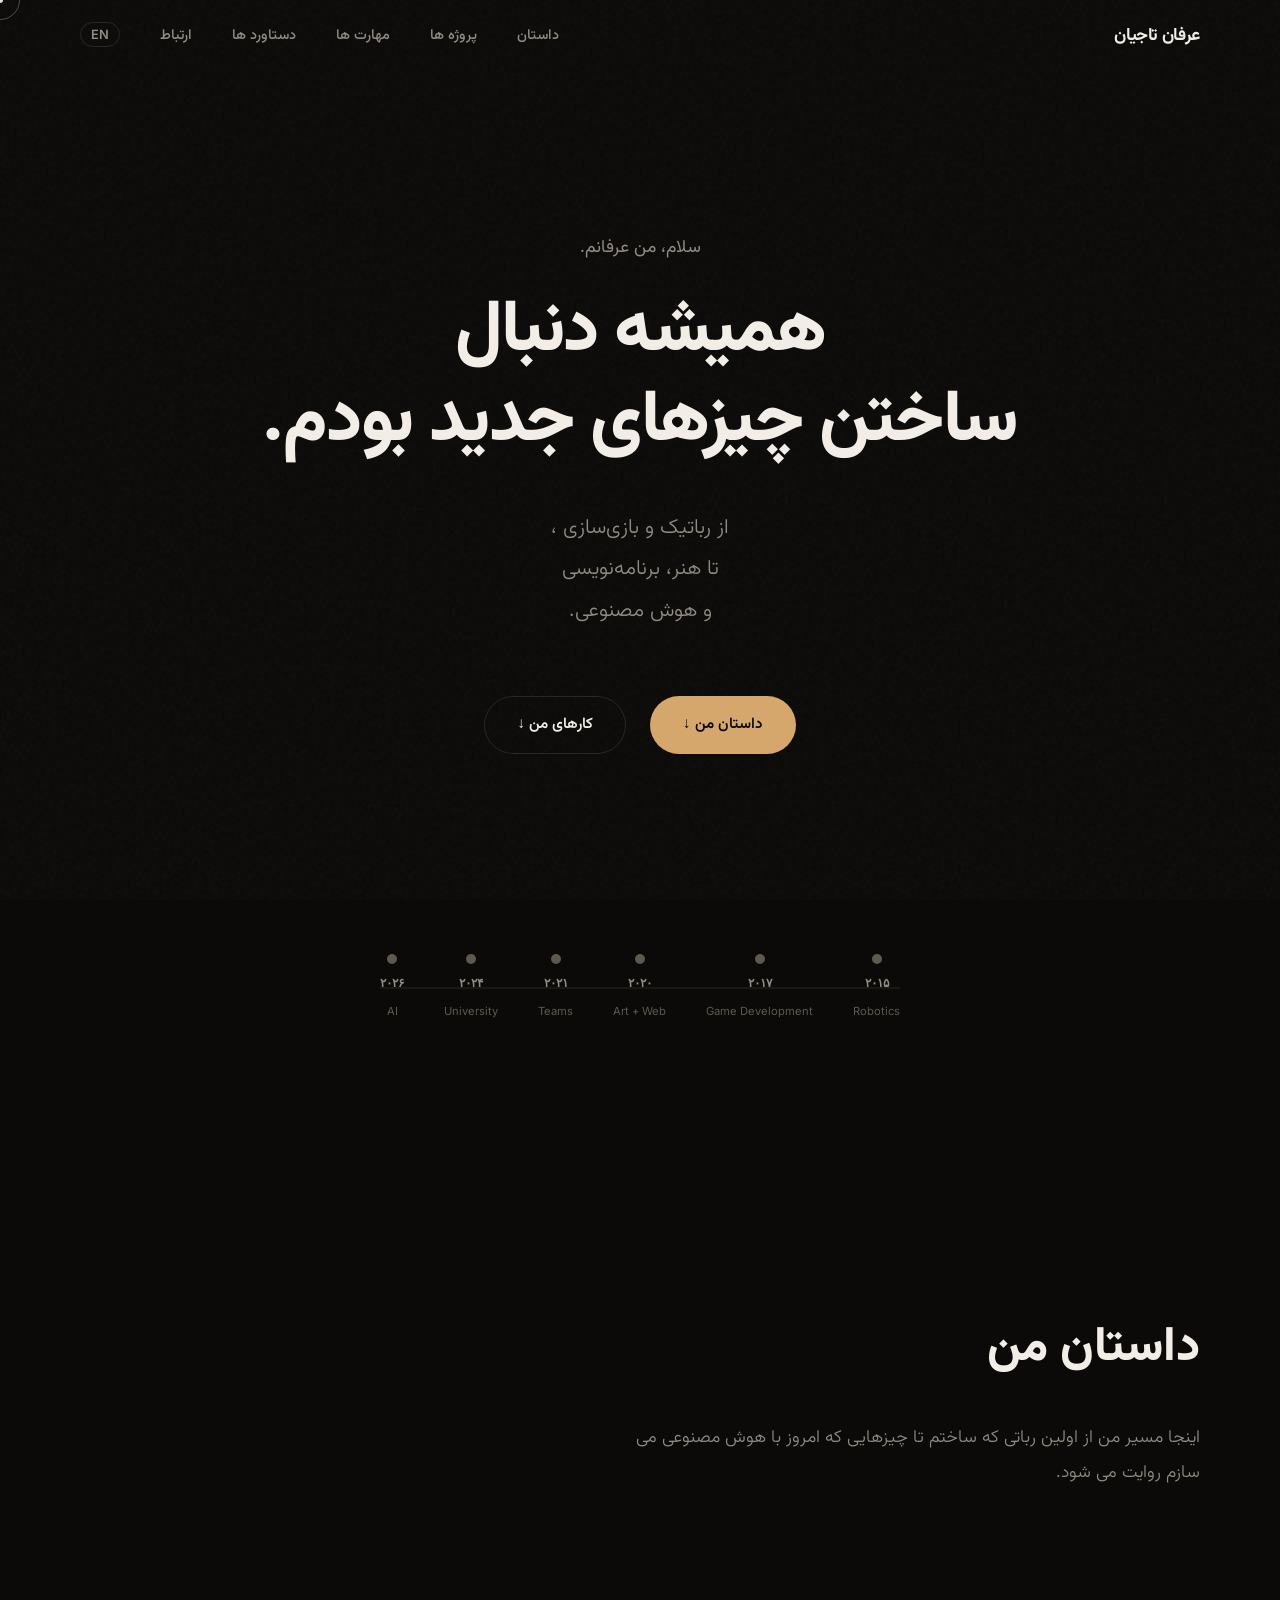
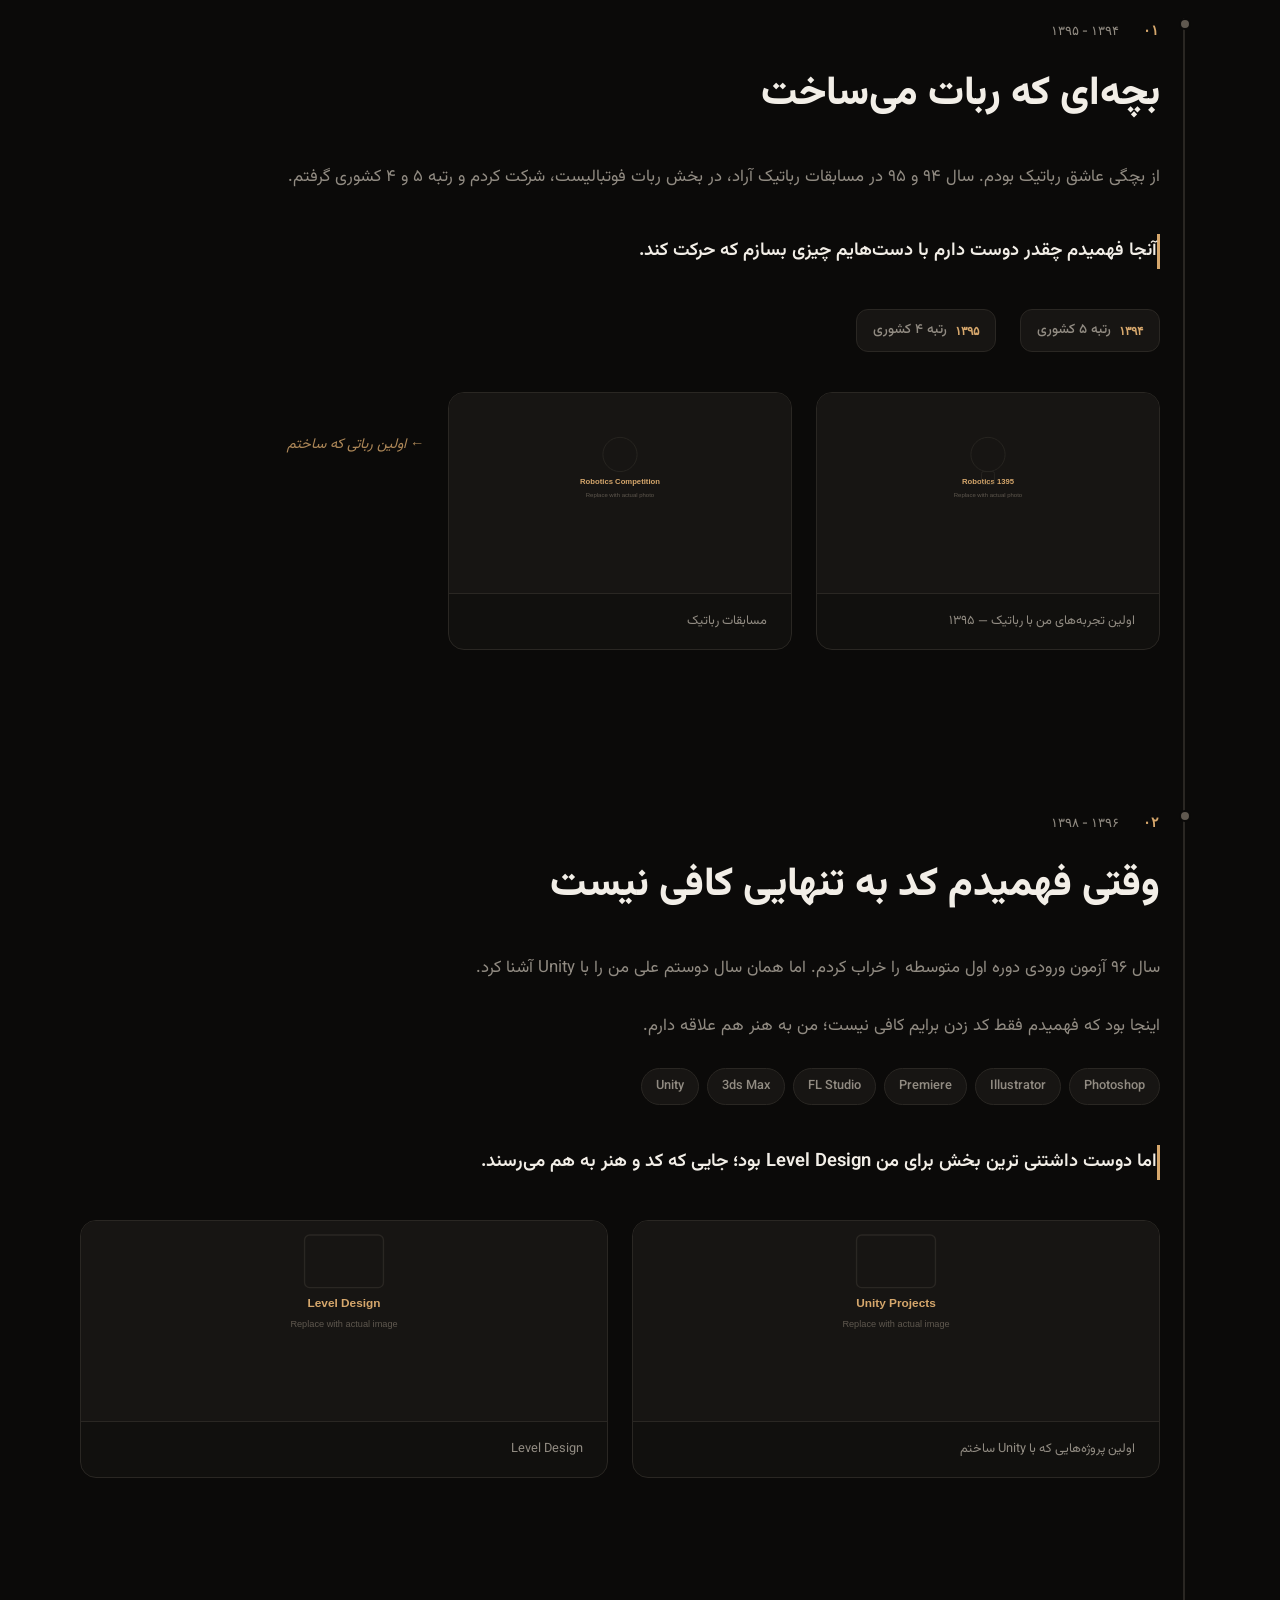
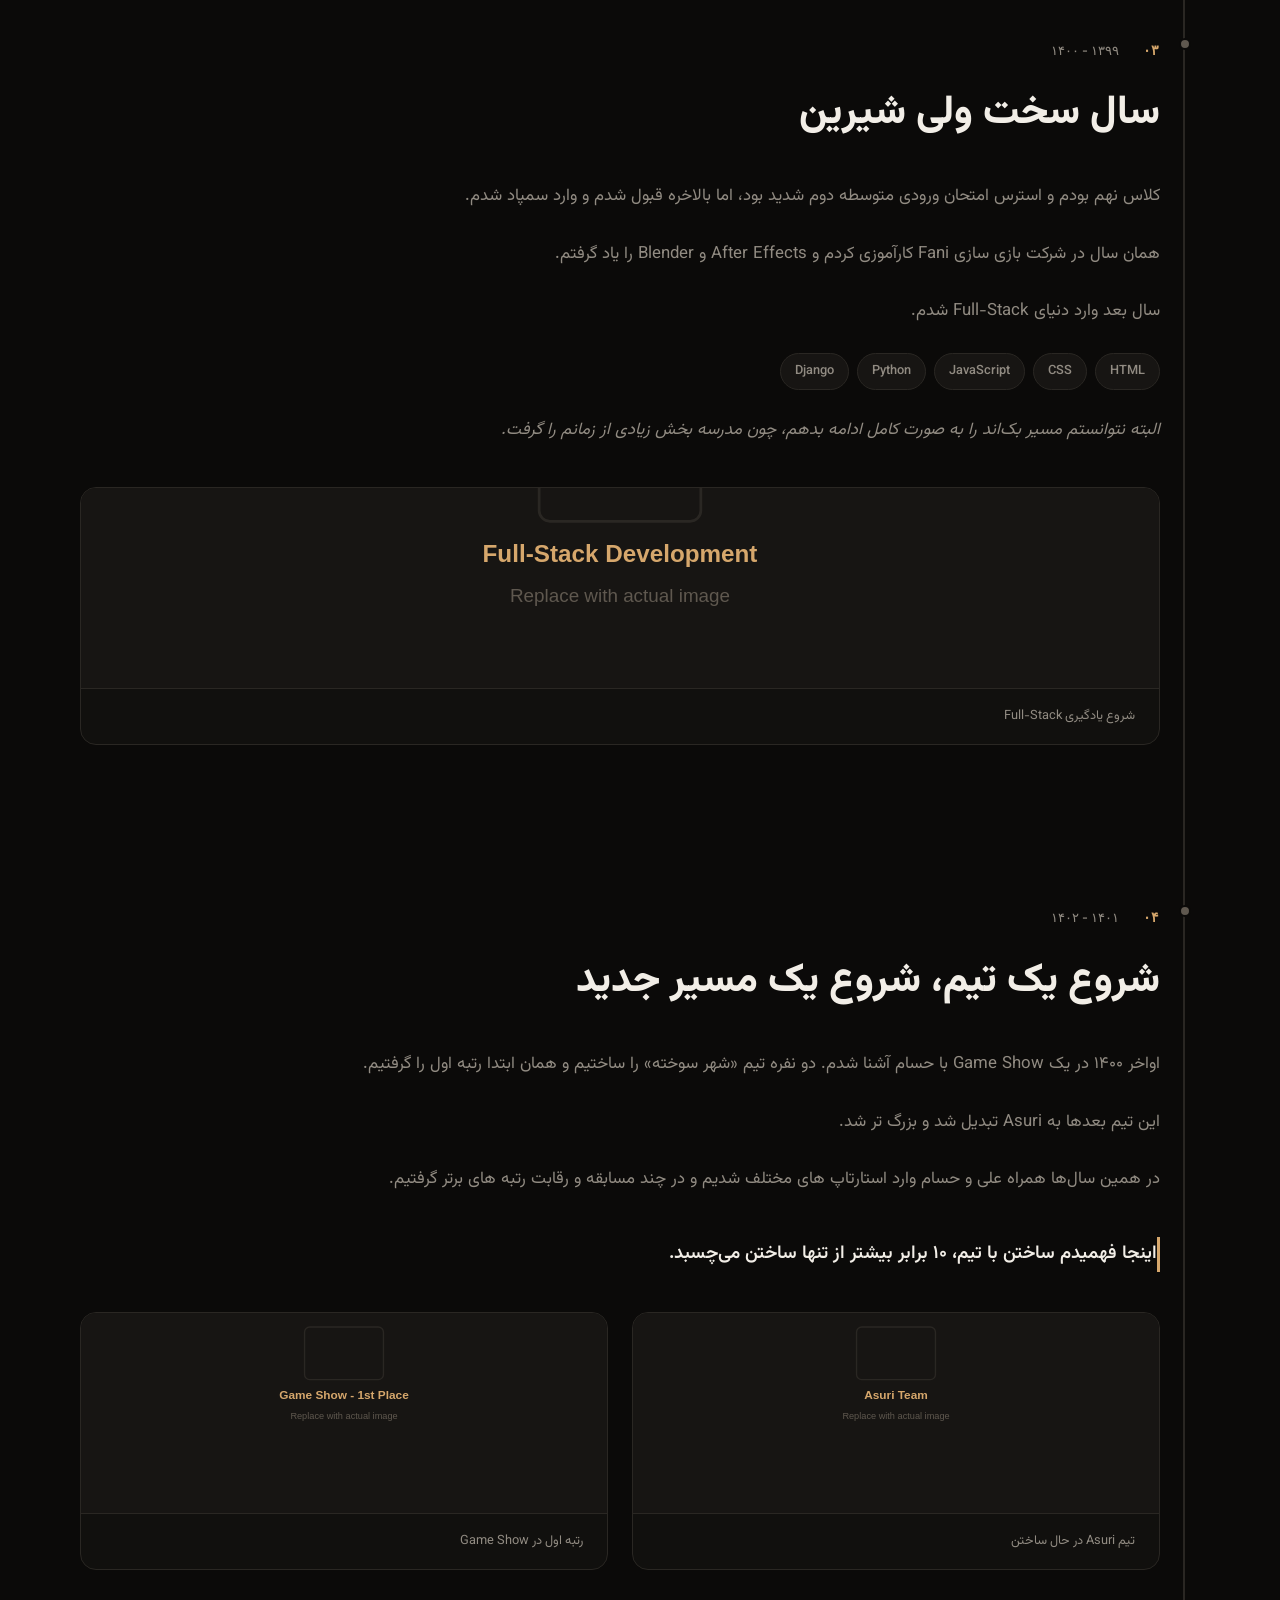
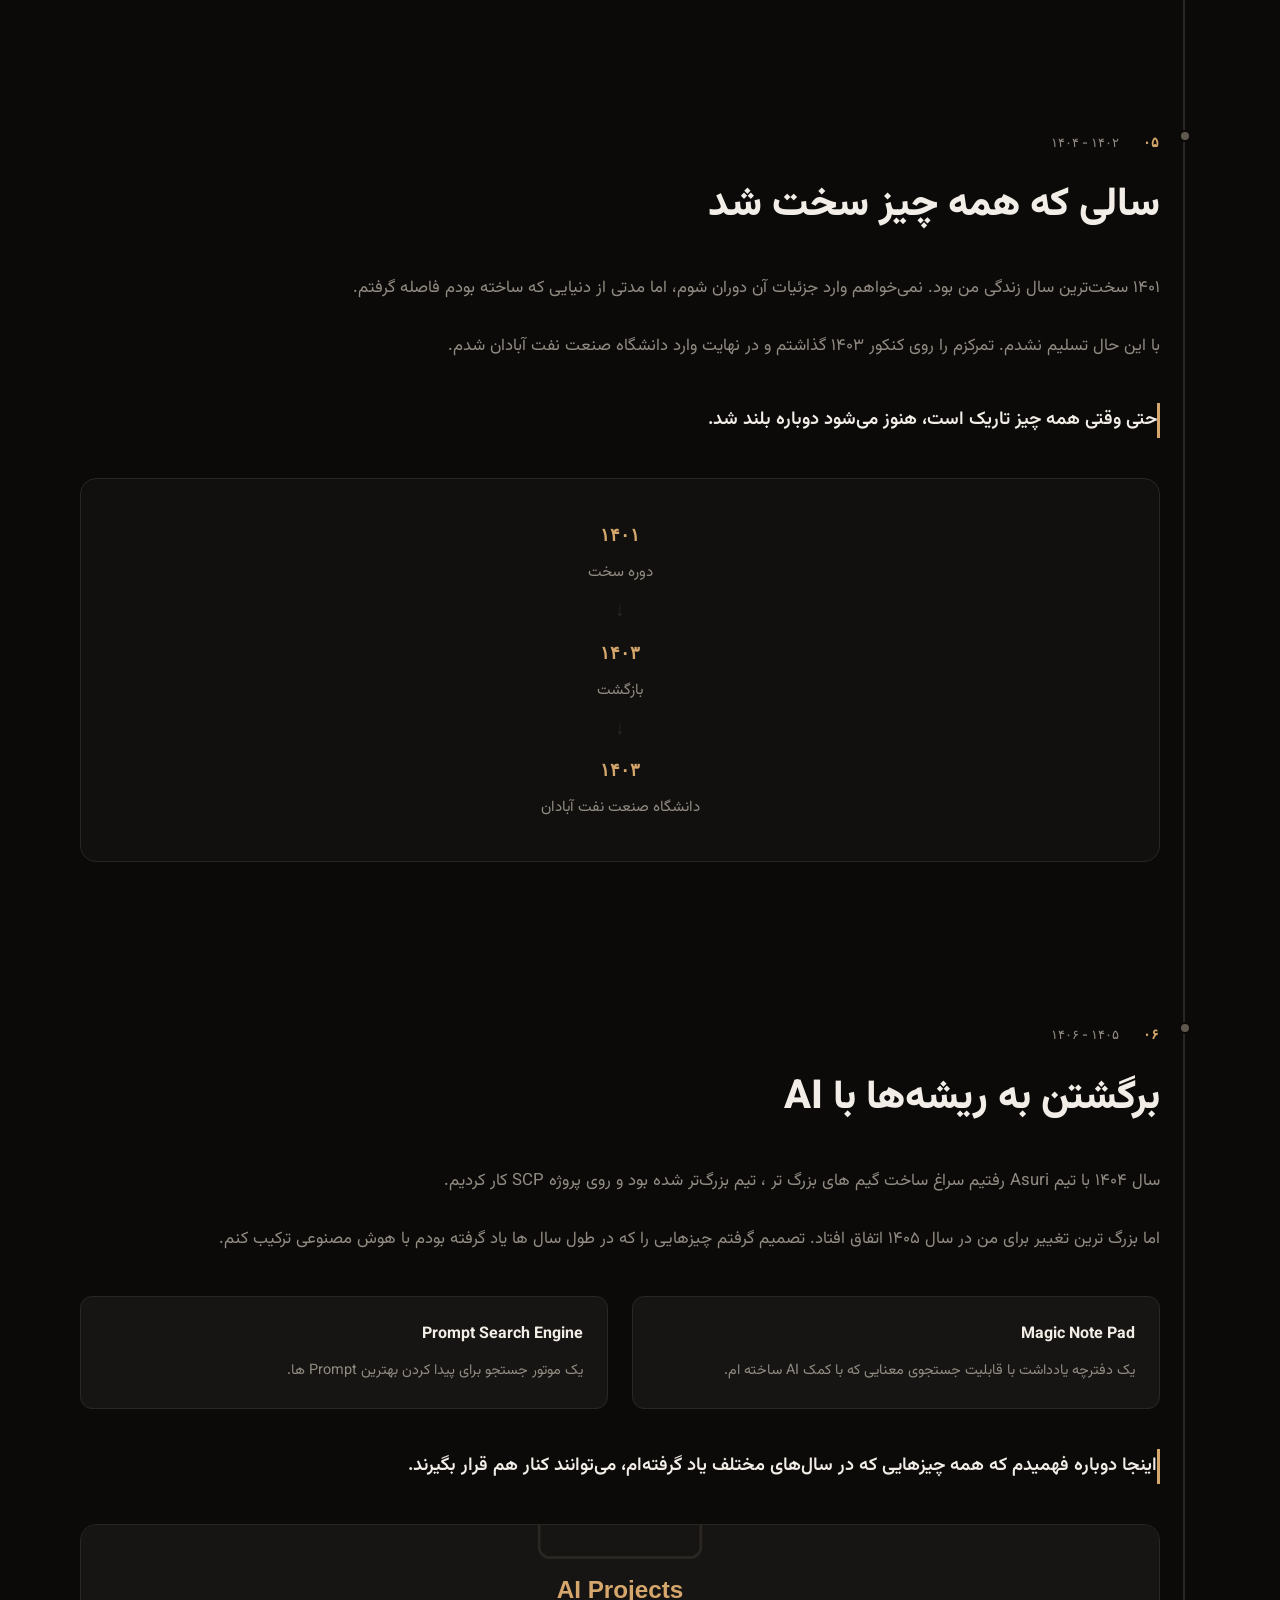
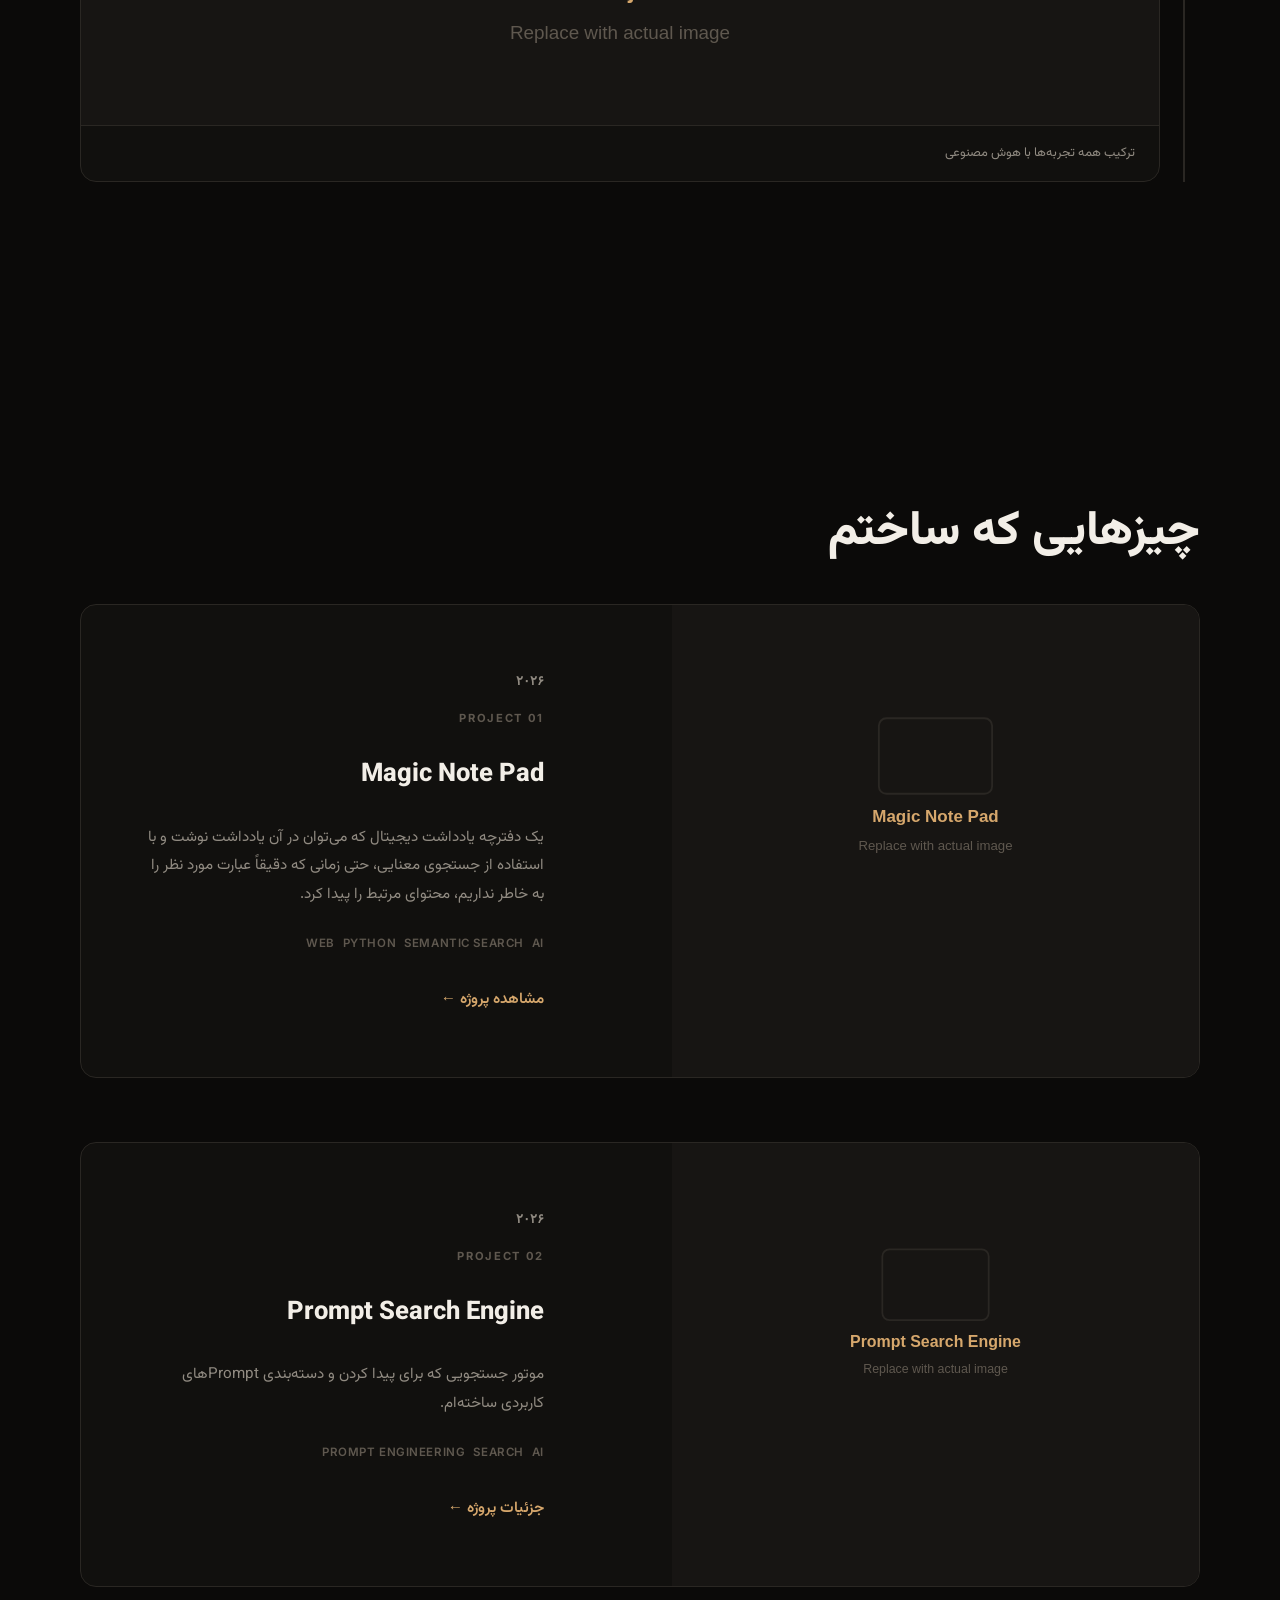
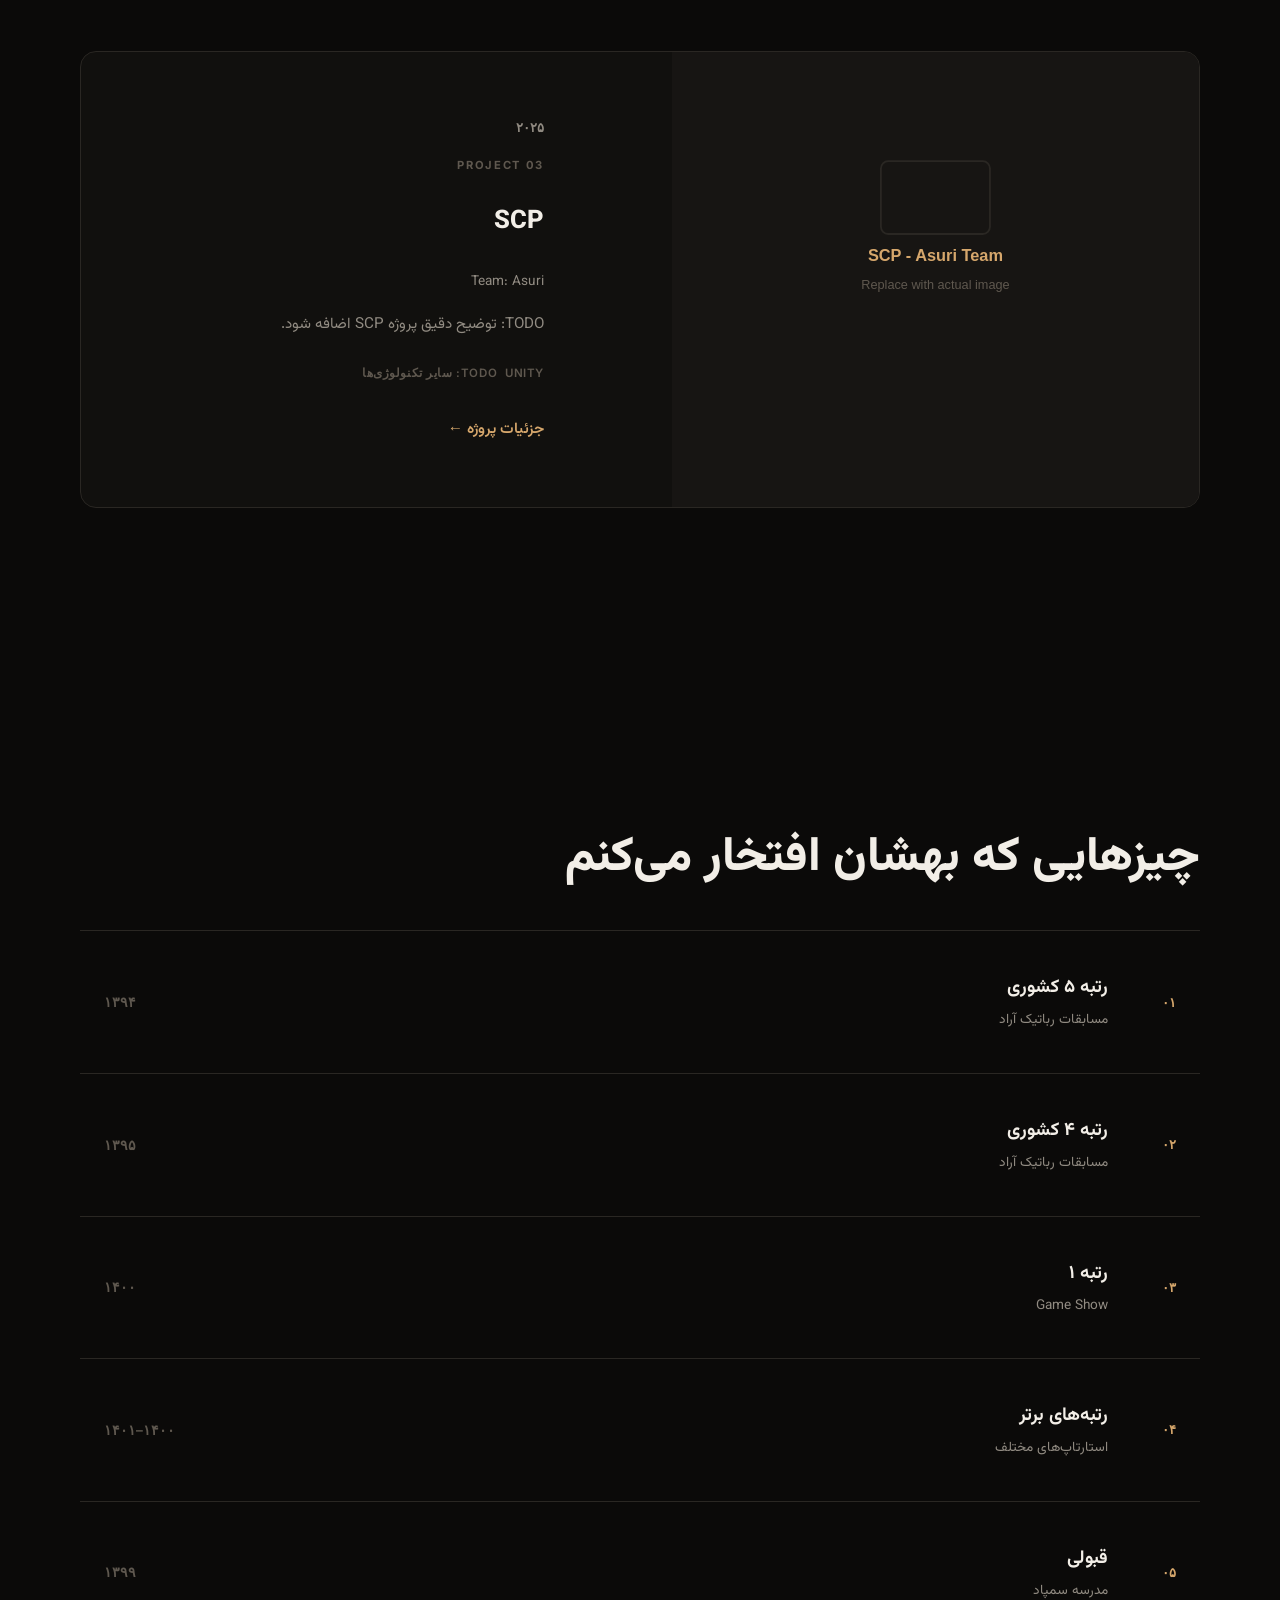
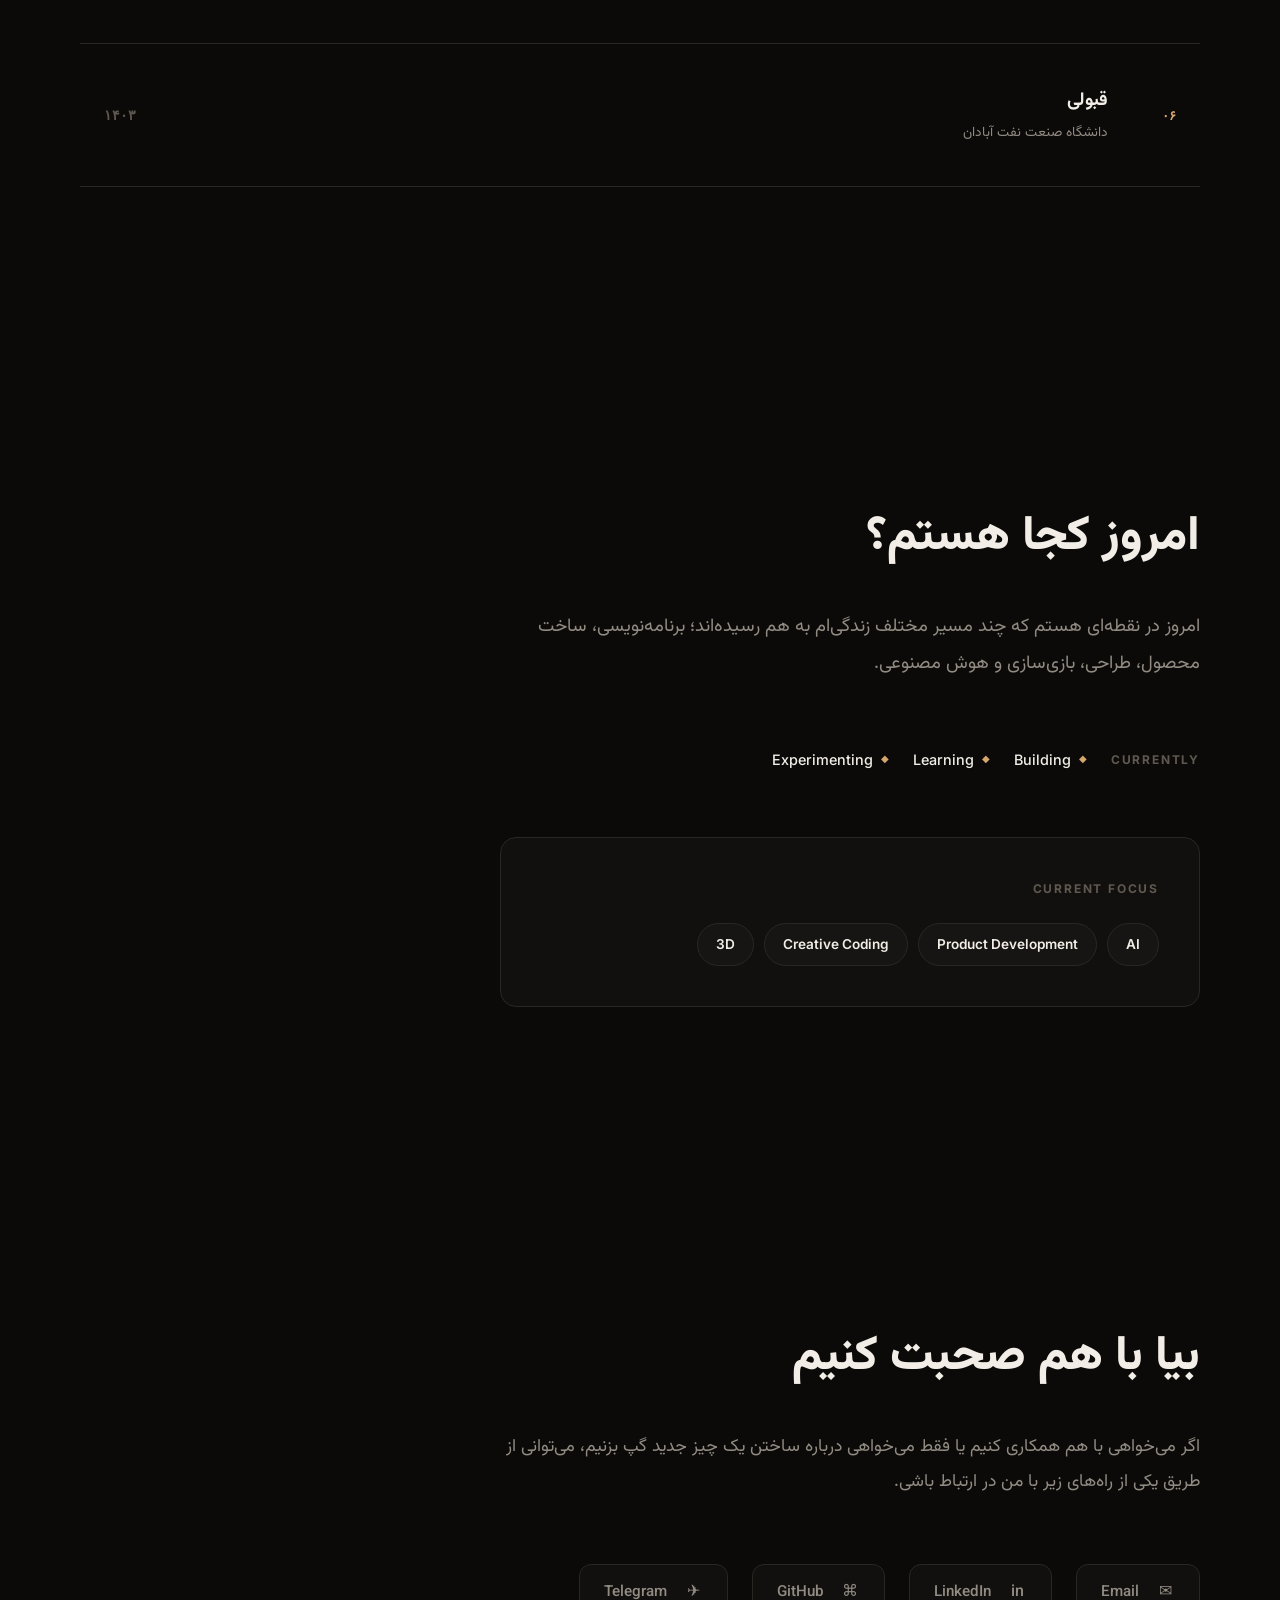
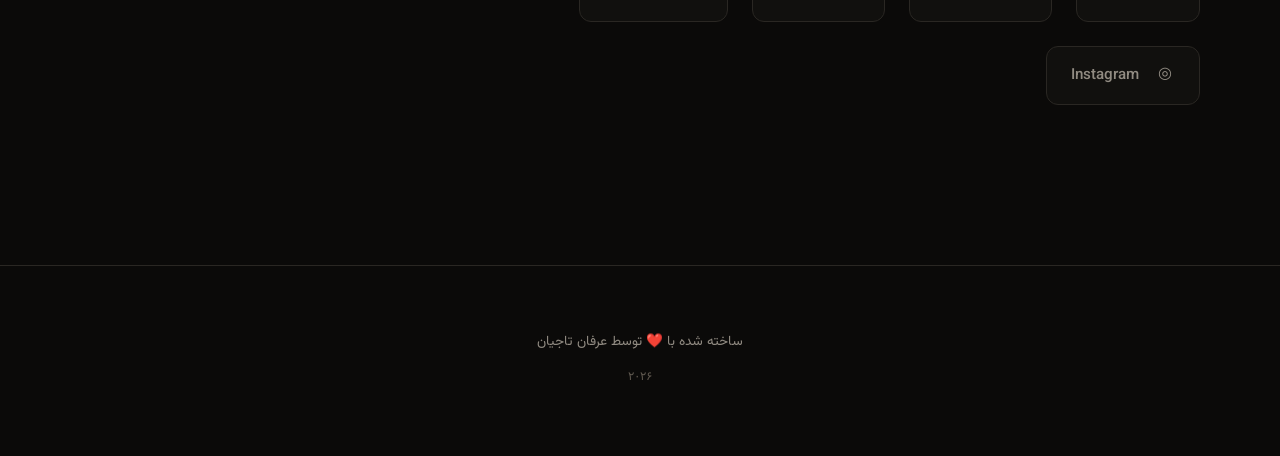
==== commit a308372d: "Update content: fix dates to Persian calendar, refine text, comment out skills section - Converted a" ====
--- a/index.html
+++ b/index.html
@@ -30,7 +30,7 @@
 
     <!-- Progress Indicator -->
     <div class="progress-indicator" id="progressIndicator">
-        <span class="progress-label">ERFAN TAJIYAN</span>
+        <span class="progress-label">ERFAN TAJIAN</span>
         <div class="progress-bar">
             <div class="progress-track">
                 <span class="progress-year start">۲۰۱۵</span>
@@ -50,9 +50,9 @@
             <a href="#hero" class="nav-logo">عرفان تاجیان</a>
             <ul class="nav-links" id="navLinks">
                 <li><a href="#story" class="nav-link">داستان</a></li>
-                <li><a href="#projects" class="nav-link">پروژه‌ها</a></li>
-                <li><a href="#skills" class="nav-link">مهارت‌ها</a></li>
-                <li><a href="#achievements" class="nav-link">دستاوردها</a></li>
+                <li><a href="#projects" class="nav-link">پروژه‌ ها</a></li>
+                <li><a href="#skills" class="nav-link">مهارت‌ ها</a></li>
+                <li><a href="#achievements" class="nav-link">دستاورد ها</a></li>
                 <li><a href="#contact" class="nav-link">ارتباط</a></li>
                 <li><a href="en/" class="nav-lang">EN</a></li>
             </ul>
@@ -68,9 +68,9 @@
     <div class="mobile-menu" id="mobileMenu">
         <ul class="mobile-menu-links">
             <li><a href="#story" class="mobile-link">داستان</a></li>
-            <li><a href="#projects" class="mobile-link">پروژه‌ها</a></li>
-            <li><a href="#skills" class="mobile-link">مهارت‌ها</a></li>
-            <li><a href="#achievements" class="mobile-link">دستاوردها</a></li>
+            <li><a href="#projects" class="mobile-link">پروژه‌ ها</a></li>
+            <li><a href="#skills" class="mobile-link">مهارت‌ ها</a></li>
+            <li><a href="#achievements" class="mobile-link">دستاورد ها</a></li>
             <li><a href="#contact" class="mobile-link">ارتباط</a></li>
             <li><a href="en/" class="mobile-link">EN</a></li>
         </ul>
@@ -83,13 +83,13 @@
             <div class="hero-content">
                 <p class="hero-greeting">سلام، من عرفانم.</p>
                 <h1 class="hero-title">
-                    من همیشه دنبال<br>
+                     همیشه دنبال<br>
                     ساختن چیزهای جدید بودم.
                 </h1>
                 <p class="hero-subtitle">
-                    از ربات‌ها شروع کردم،<br>
-                    به بازی‌سازی رسیدم،<br>
-                    و حالا دارم با هوش مصنوعی می‌سازم.
+                   از رباتیک و بازی‌سازی ،<br>
+                   تا هنر، برنامه‌نویسی<br>
+                   و هوش مصنوعی.
                 </p>
                 <div class="hero-cta">
                     <a href="#story" class="btn btn-primary">داستان من ↓</a>
@@ -135,7 +135,7 @@
         <section class="section-intro" id="intro">
             <div class="container">
                 <h2 class="section-title reveal">داستان من</h2>
-                <p class="section-subtitle reveal">اینجا مسیر من از اولین رباتی که ساختم تا چیزهایی که امروز با هوش مصنوعی می‌سازم روایت می‌شود.</p>
+                <p class="section-subtitle reveal">اینجا مسیر من از اولین رباتی که ساختم تا چیزهایی که امروز با هوش مصنوعی می‌ سازم روایت می‌ شود.</p>
             </div>
         </section>
 
@@ -153,7 +153,7 @@
                         <div class="chapter-content">
                             <div class="chapter-meta">
                                 <span class="chapter-number">۰۱</span>
-                                <span class="chapter-date">۲۰۱۵–۲۰۱۶</span>
+                                <span class="chapter-date">۱۳۹۴ - ۱۳۹۵</span>
                             </div>
                             <h3 class="chapter-title">بچه‌ای که ربات می‌ساخت</h3>
                             <div class="chapter-body">
@@ -177,12 +177,15 @@
                                     <img src="assets/images/robotics-1.svg" alt="اولین تجربه‌های من با رباتیک" loading="lazy">
                                     <span class="artifact-caption">اولین تجربه‌های من با رباتیک — ۱۳۹۵</span>
                                 </div>
+        
                                 <div class="artifact-card">
                                     <img src="assets/images/robotics-2.svg" alt="مسابقات رباتیک آراد" loading="lazy">
-                                    <span class="artifact-caption">مسابقات رباتیک آراد</span>
-                                </div>
-                            </div>
-                            <span class="chapter-annotation">← اولین رباتی که ساختم</span>
+                                    <span class="artifact-caption">مسابقات رباتیک </span>
+                                </div>
+
+                                <span class="chapter-annotation">← اولین رباتی که ساختم</span>
+                            </div>
+                            
                         </div>
                     </article>
 
@@ -195,11 +198,11 @@
                         <div class="chapter-content">
                             <div class="chapter-meta">
                                 <span class="chapter-number">۰۲</span>
-                                <span class="chapter-date">۲۰۱۷–۲۰۱۹</span>
+                                <span class="chapter-date">۱۳۹۶ - ۱۳۹۸</span>
                             </div>
                             <h3 class="chapter-title">وقتی فهمیدم کد به تنهایی کافی نیست</h3>
                             <div class="chapter-body">
-                                <p>سال ۹۶ آزمون ورودی را خراب کردم. اما همان سال دوستم علی من را با Unity آشنا کرد.</p>
+                                <p>سال ۹۶ آزمون ورودی دوره اول متوسطه را خراب کردم. اما همان سال دوستم علی من را با Unity آشنا کرد.</p>
                                 <p>اینجا بود که فهمیدم فقط کد زدن برایم کافی نیست؛ من به هنر هم علاقه دارم.</p>
                                 <div class="chapter-skills">
                                     <span class="skill-tag">Photoshop</span>
@@ -210,7 +213,7 @@
                                     <span class="skill-tag">Unity</span>
                                 </div>
                                 <blockquote class="chapter-highlight">
-                                    اما عاشق‌ترین بخش برای من Level Design بود؛ جایی که کد و هنر به هم می‌رسند.
+                                    اما دوست داشتنی ترین بخش برای من Level Design بود؛ جایی که کد و هنر به هم می‌رسند.
                                 </blockquote>
                             </div>
                             <div class="chapter-artifact">
@@ -220,7 +223,7 @@
                                 </div>
                                 <div class="artifact-card">
                                     <img src="assets/images/game-2.svg" alt="Level Design" loading="lazy">
-                                    <span class="artifact-caption">عاشقانه‌ترین بخش: Level Design</span>
+                                    <span class="artifact-caption">Level Design</span>
                                 </div>
                             </div>
                         </div>
@@ -235,12 +238,12 @@
                         <div class="chapter-content">
                             <div class="chapter-meta">
                                 <span class="chapter-number">۰۳</span>
-                                <span class="chapter-date">۲۰۲۰–۲۰۲۱</span>
+                                <span class="chapter-date">۱۳۹۹ - ۱۴۰۰</span>
                             </div>
                             <h3 class="chapter-title">سال سخت ولی شیرین</h3>
                             <div class="chapter-body">
-                                <p>کلاس نهم بودم و استرس امتحان ورودی متوسطه دوم شدید بود، اما بالاخره قبول شدم و وارد مدرسه سمپاد شدم.</p>
-                                <p>همان سال در شرکت بازی‌سازی فنی کارآموزی کردم و After Effects و Blender را یاد گرفتم.</p>
+                                <p>کلاس نهم بودم و استرس امتحان ورودی متوسطه دوم شدید بود، اما بالاخره قبول شدم و وارد سمپاد شدم.</p>
+                                <p>همان سال در شرکت بازی‌ سازی Fani کارآموزی کردم و After Effects و Blender را یاد گرفتم.</p>
                                 <p>سال بعد وارد دنیای Full-Stack شدم.</p>
                                 <div class="chapter-skills">
                                     <span class="skill-tag">HTML</span>
@@ -269,13 +272,13 @@
                         <div class="chapter-content">
                             <div class="chapter-meta">
                                 <span class="chapter-number">۰۴</span>
-                                <span class="chapter-date">۲۰۲۱–۲۰۲۲</span>
-                            </div>
-                            <h3 class="chapter-title">پیدا کردن قبیله‌ام</h3>
+                                <span class="chapter-date">۱۴۰۱ - ۱۴۰۲</span>
+                            </div>
+                            <h3 class="chapter-title">شروع یک تیم، شروع یک مسیر جدید</h3>
                             <div class="chapter-body">
                                 <p>اواخر ۱۴۰۰ در یک Game Show با حسام آشنا شدم. دو نفره تیم «شهر سوخته» را ساختیم و همان ابتدا رتبه اول را گرفتیم.</p>
-                                <p>این تیم بعدها به Asuri تبدیل شد و بزرگ‌تر شد.</p>
-                                <p>در همین سال‌ها همراه علی وارد استارتاپ‌های مختلف شدیم و در چند مسابقه و رقابت رتبه‌های برتر گرفتیم.</p>
+                                <p>این تیم بعدها به Asuri تبدیل شد و بزرگ‌ تر شد.</p>
+                                <p>در همین سال‌ها همراه علی و حسام وارد استارتاپ‌ های مختلف شدیم و در چند مسابقه و رقابت رتبه‌ های برتر گرفتیم.</p>
                                 <blockquote class="chapter-highlight">
                                     اینجا فهمیدم ساختن با تیم، ۱۰ برابر بیشتر از تنها ساختن می‌چسبد.
                                 </blockquote>
@@ -302,7 +305,7 @@
                         <div class="chapter-content">
                             <div class="chapter-meta">
                                 <span class="chapter-number">۰۵</span>
-                                <span class="chapter-date">۲۰۲۲–۲۰۲۴</span>
+                                <span class="chapter-date">۱۴۰۲ - ۱۴۰۴</span>
                             </div>
                             <h3 class="chapter-title">سالی که همه چیز سخت شد</h3>
                             <div class="chapter-body">
@@ -338,21 +341,21 @@
                         <div class="chapter-content">
                             <div class="chapter-meta">
                                 <span class="chapter-number">۰۶</span>
-                                <span class="chapter-date">۲۰۲۵–۲۰۲۶</span>
+                                <span class="chapter-date">۱۴۰۵ - ۱۴۰۶</span>
                             </div>
                             <h3 class="chapter-title">برگشتن به ریشه‌ها با AI</h3>
                             <div class="chapter-body">
-                                <p>سال ۱۴۰۴ دوباره به تیم Asuri برگشتم. تیم بزرگ‌تر شده بود و روی پروژه SCP کار کردیم.</p>
-                                <p>اما بزرگ‌ترین تغییر برای من در سال ۱۴۰۵ اتفاق افتاد. تصمیم گرفتم چیزهایی را که در طول سال‌ها یاد گرفته بودم با هوش مصنوعی ترکیب کنم.</p>
+                                <p>سال ۱۴۰۴ با  تیم Asuri  رفتیم سراغ ساخت گیم های بزرگ تر ، تیم بزرگ‌تر شده بود و روی پروژه SCP کار کردیم.</p>
+                                <p>اما بزرگ‌ ترین تغییر برای من در سال ۱۴۰۵ اتفاق افتاد. تصمیم گرفتم چیزهایی را که در طول سال‌ ها یاد گرفته بودم با هوش مصنوعی ترکیب کنم.</p>
                                 
                                 <div class="chapter-projects">
                                     <div class="mini-project">
                                         <h4>Magic Note Pad</h4>
-                                        <p>یک دفترچه یادداشت با قابلیت جستجوی معنایی که با کمک AI ساخته‌ام.</p>
+                                        <p>یک دفترچه یادداشت با قابلیت جستجوی معنایی که با کمک AI ساخته‌ ام.</p>
                                     </div>
                                     <div class="mini-project">
                                         <h4>Prompt Search Engine</h4>
-                                        <p>یک موتور جستجو برای پیدا کردن بهترین Promptها.</p>
+                                        <p>یک موتور جستجو برای پیدا کردن بهترین Prompt ها.</p>
                                     </div>
                                 </div>
 
@@ -441,7 +444,7 @@
         </section>
 
         <!-- Skills Section -->
-        <section class="section-skills" id="skills">
+        <!-- <section class="section-skills" id="skills">
             <div class="container">
                 <h2 class="section-title reveal">چیزهایی که در مسیر یاد گرفتم</h2>
                 
@@ -507,7 +510,7 @@
                     </div>
                 </div>
             </div>
-        </section>
+        </section> -->
 
         <!-- Achievements Section -->
         <section class="section-achievements" id="achievements">
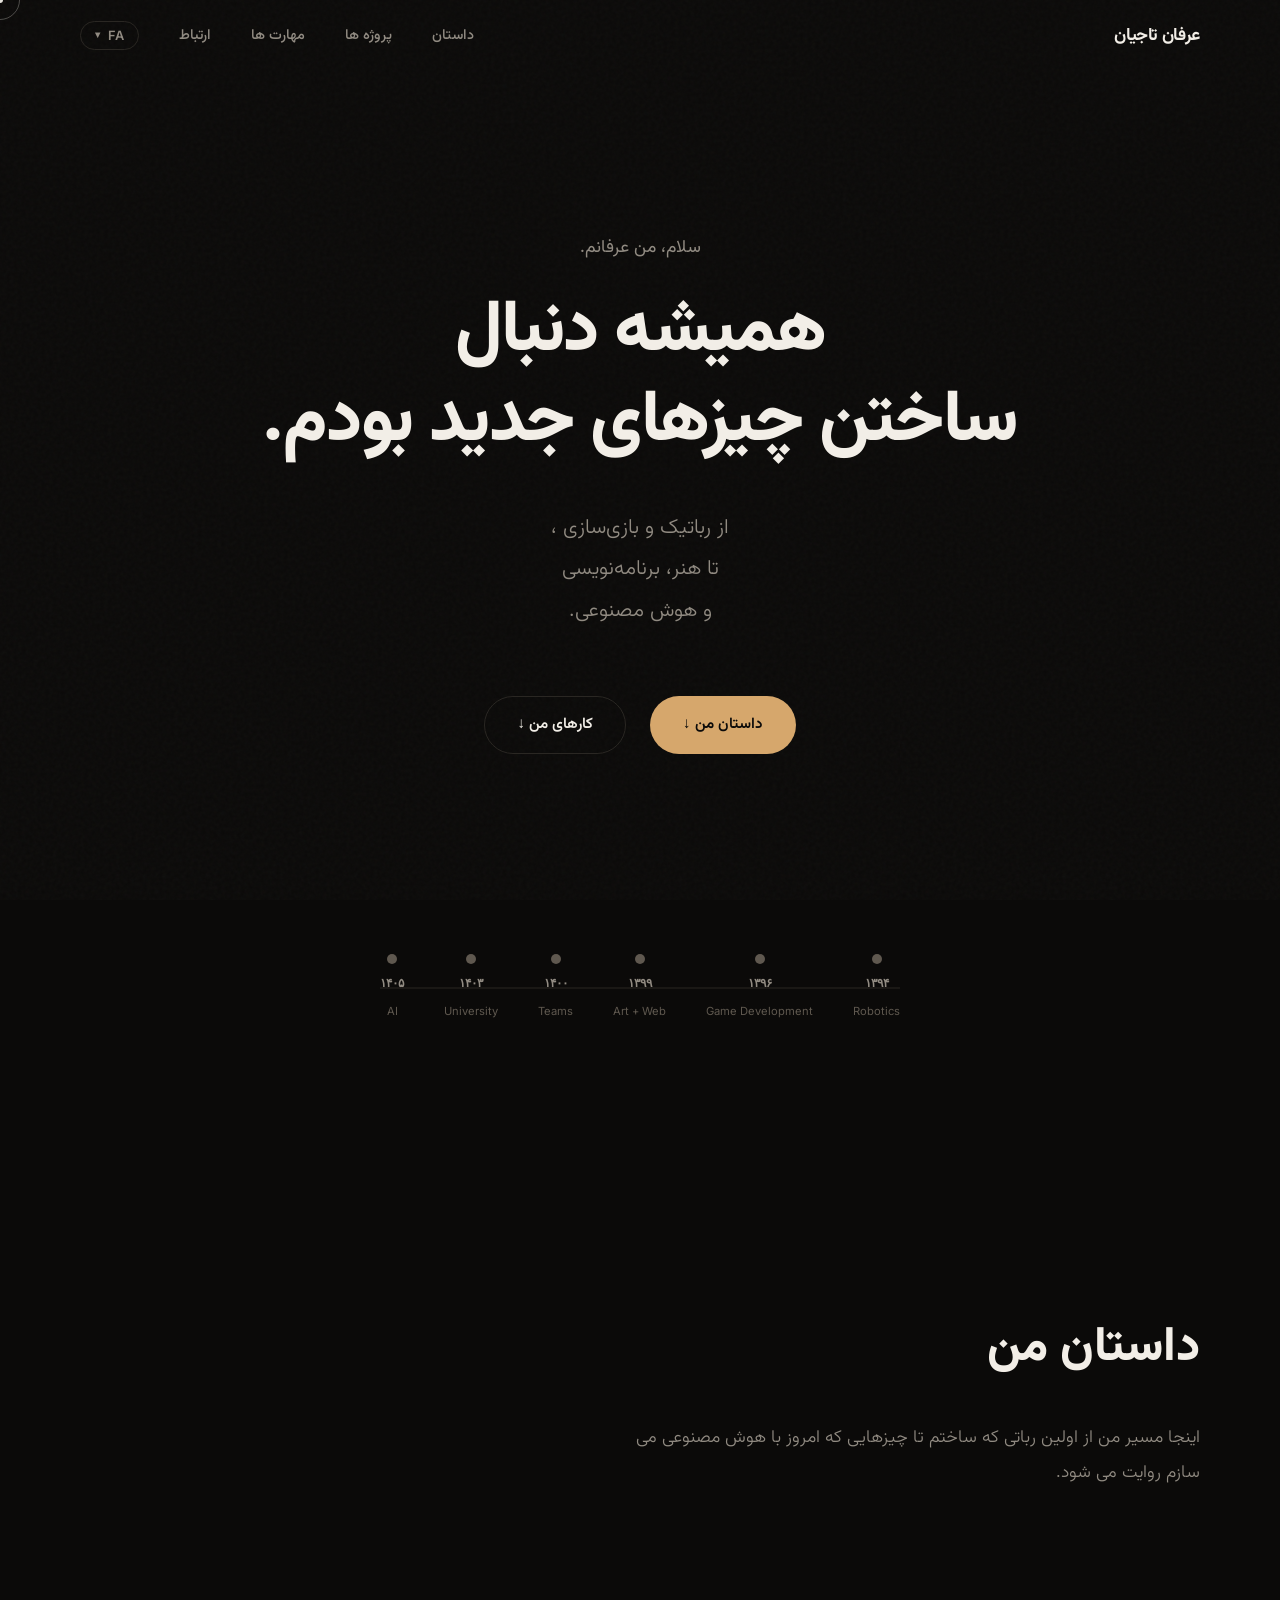
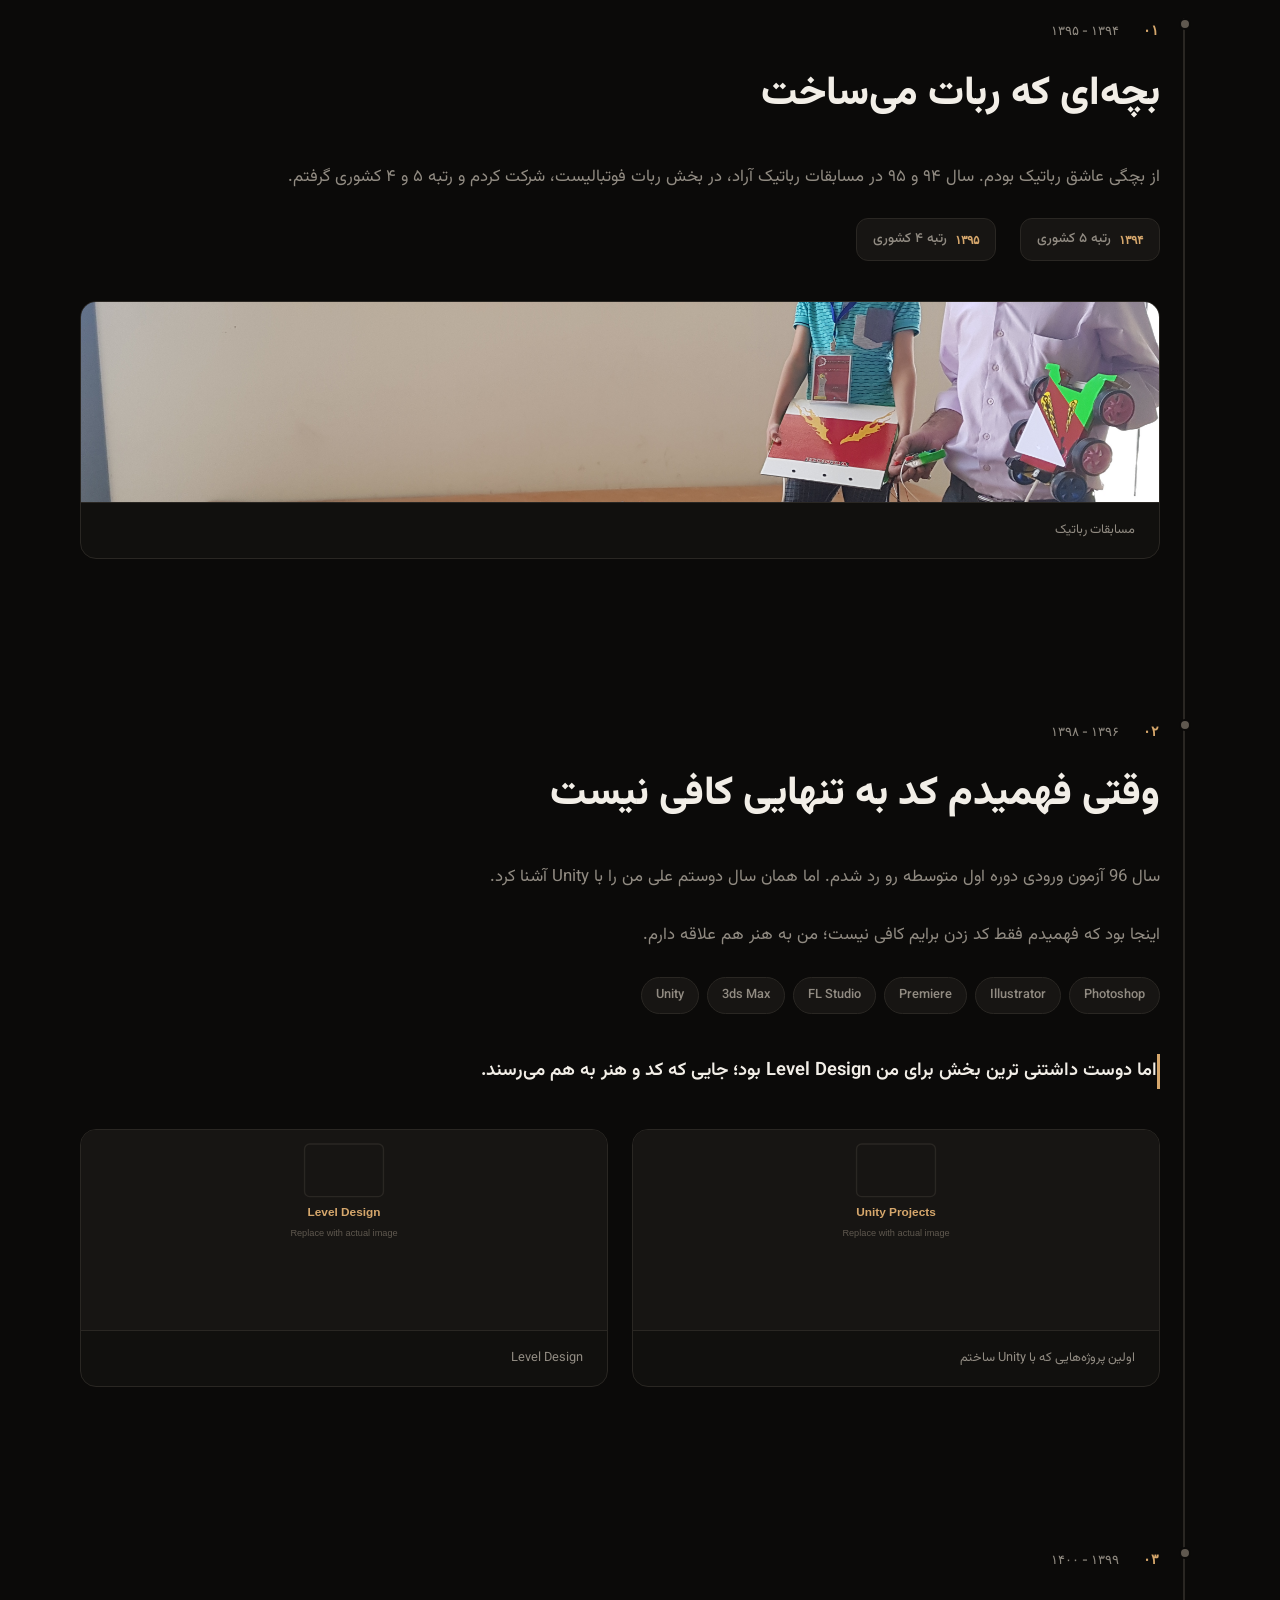
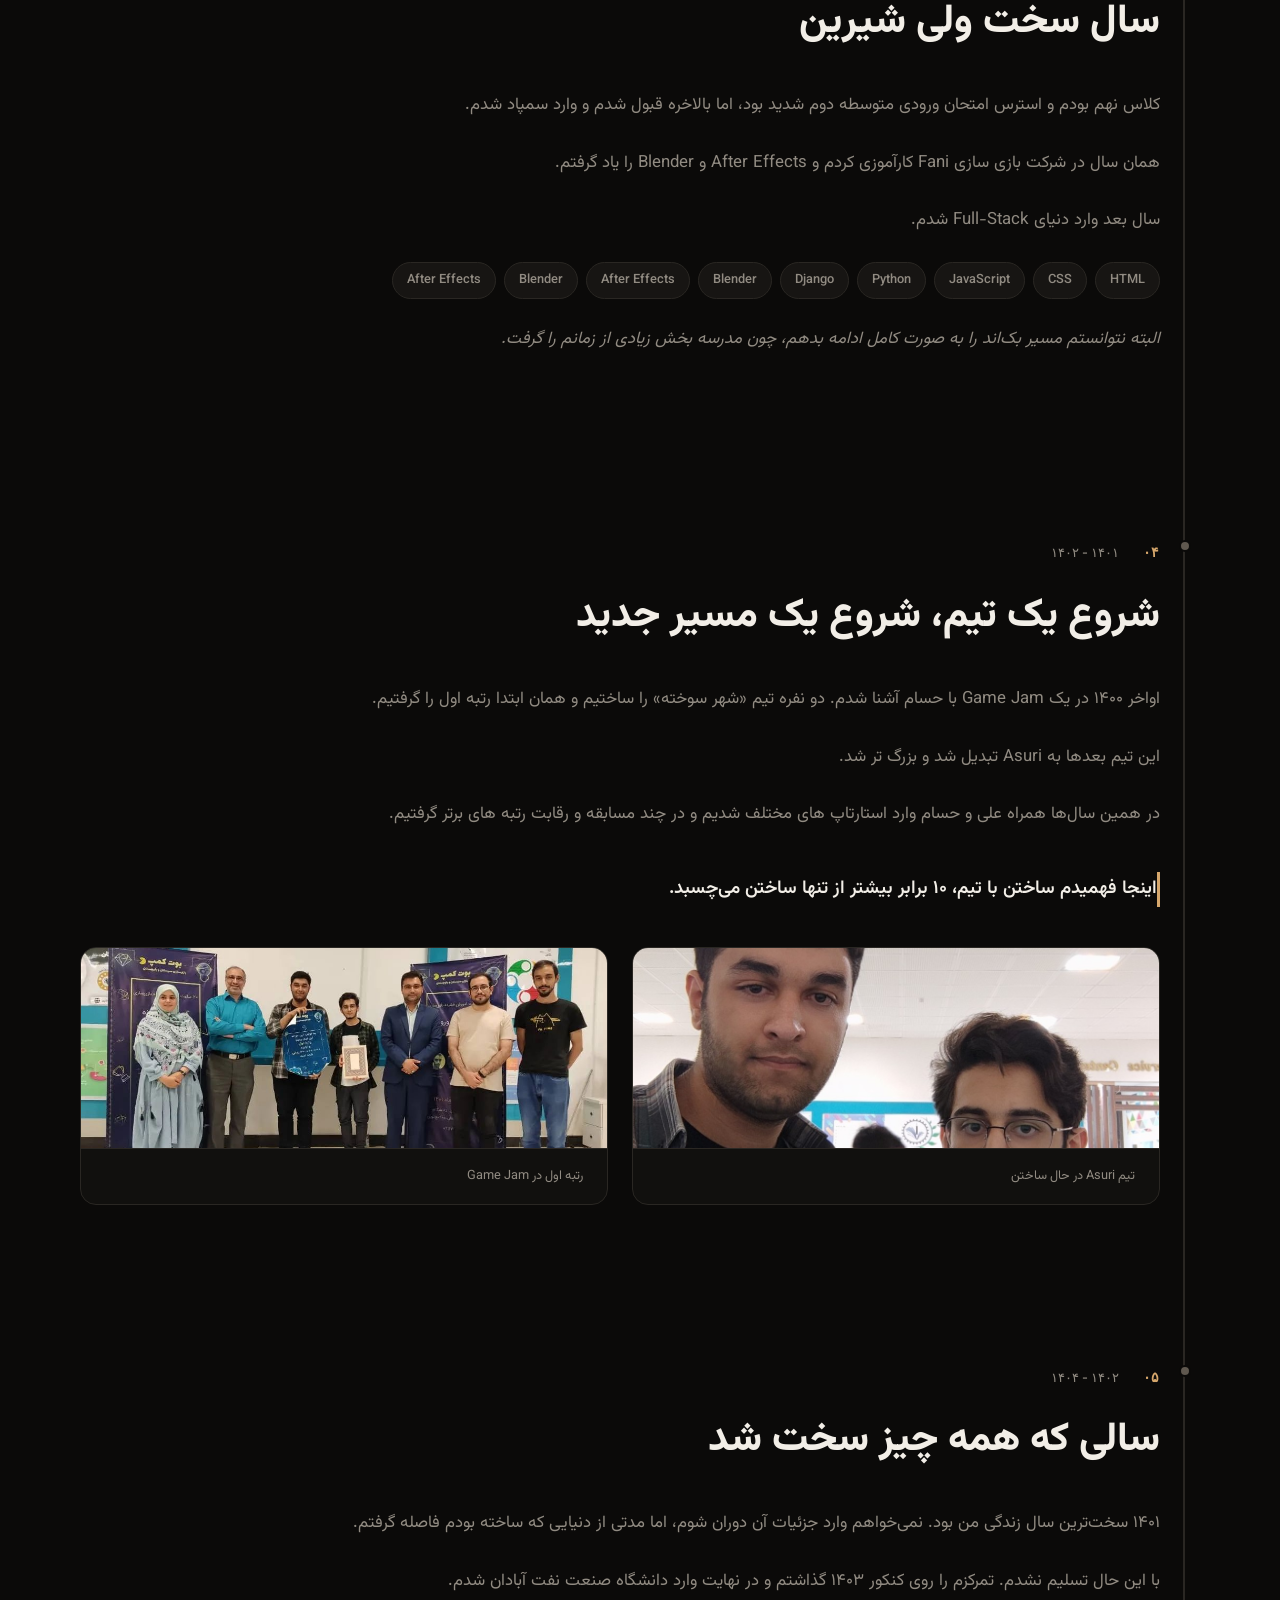
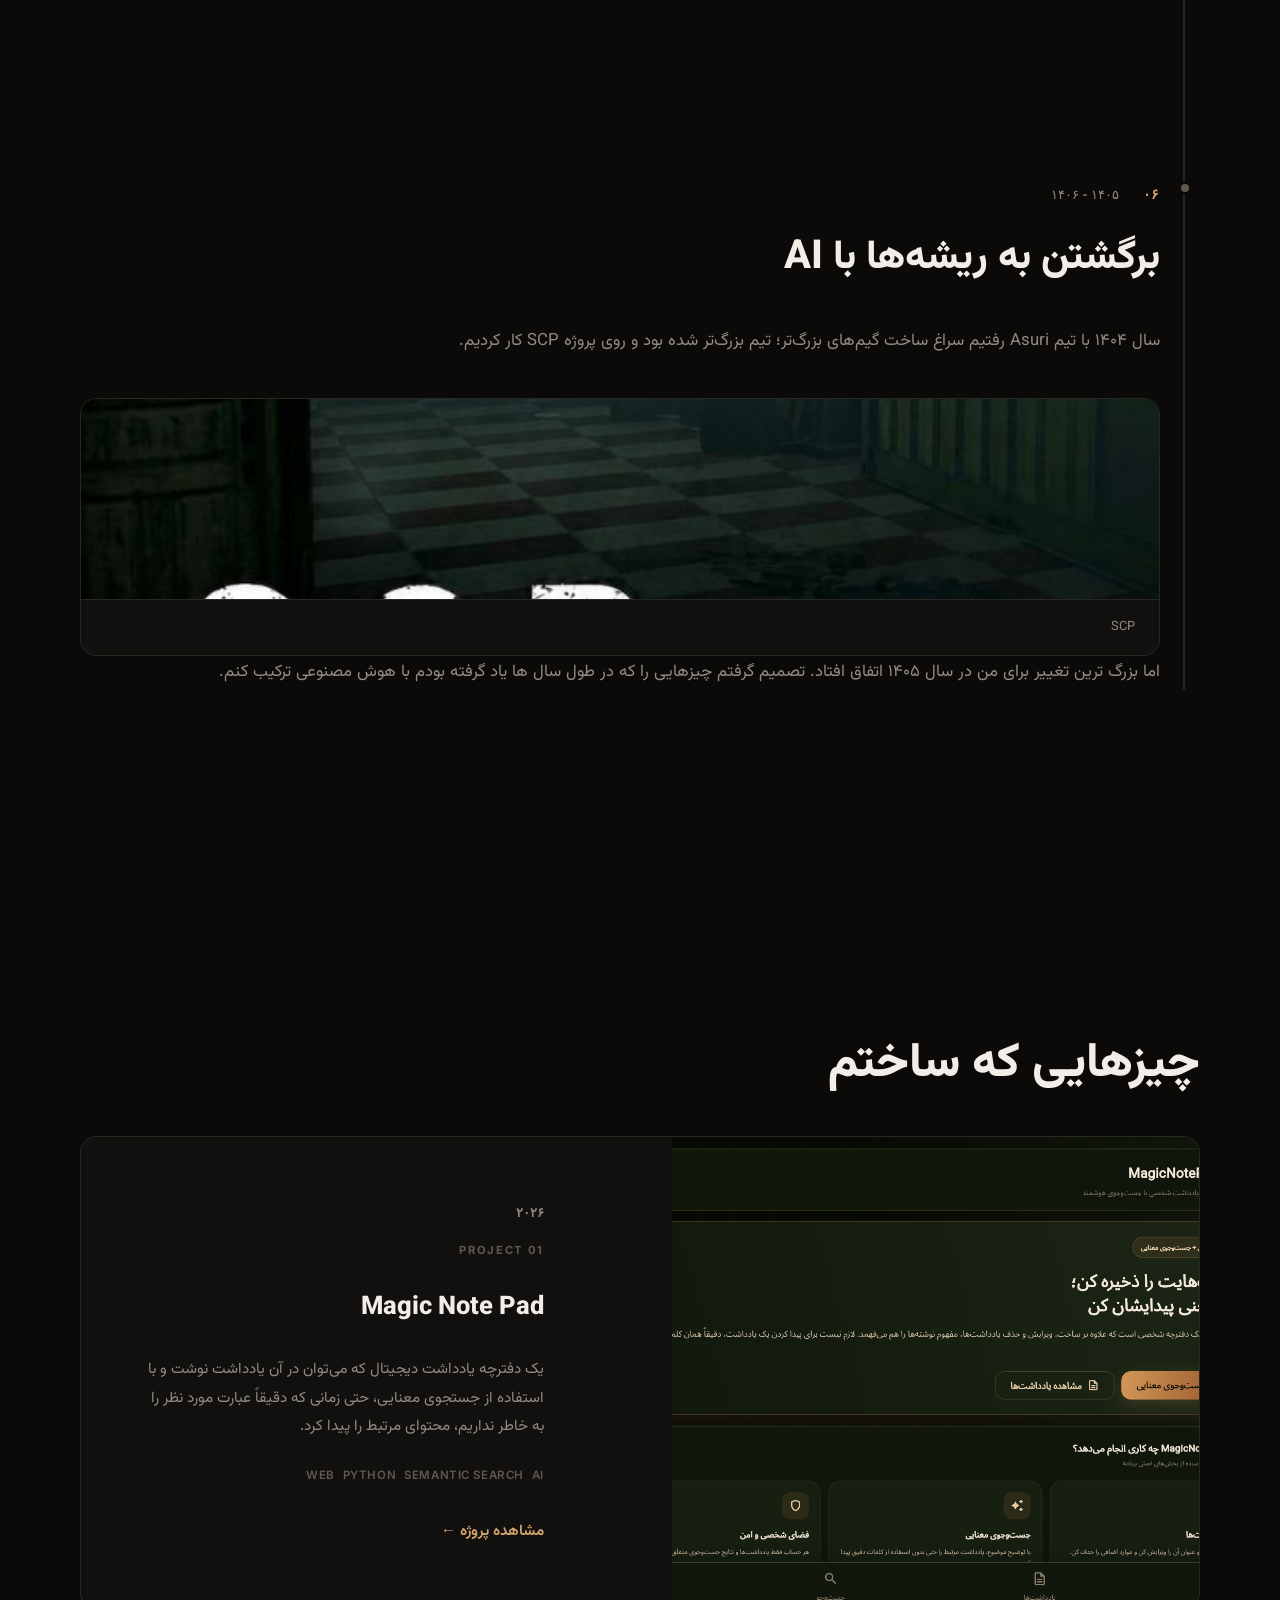
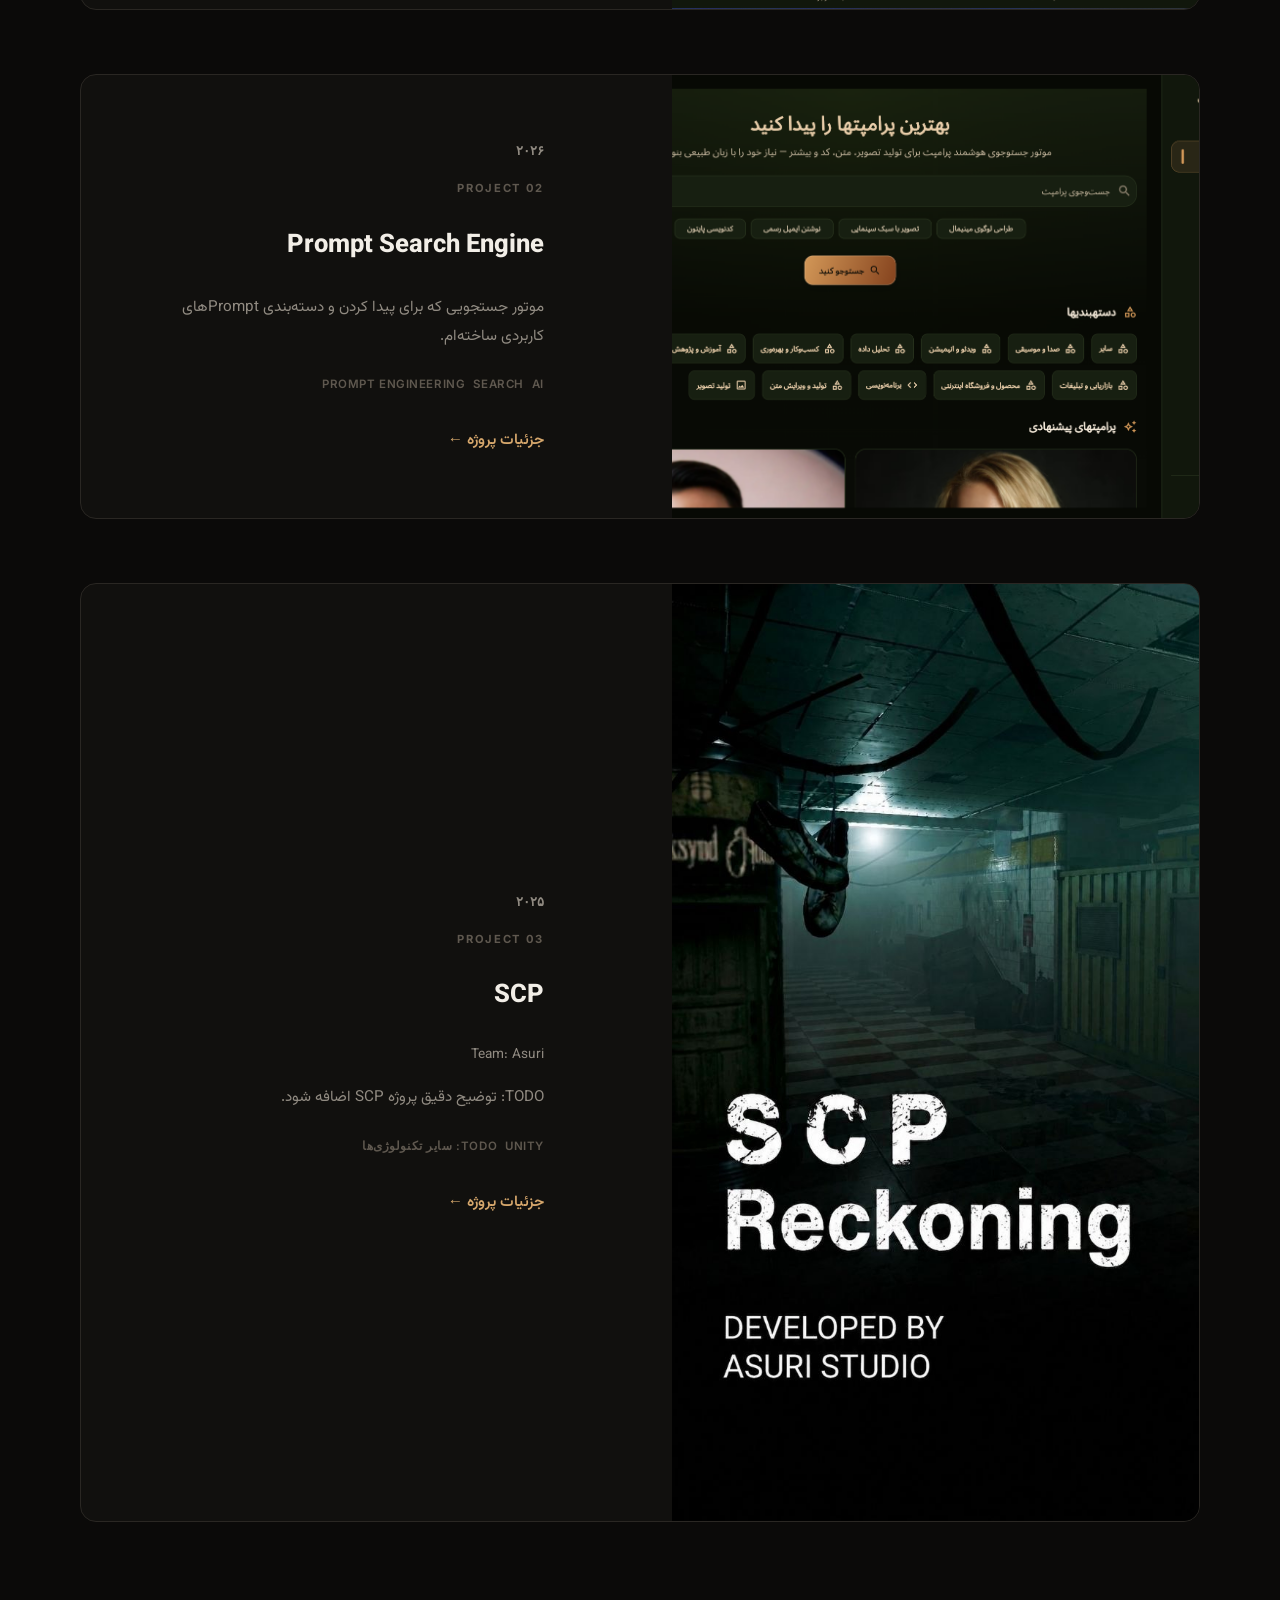
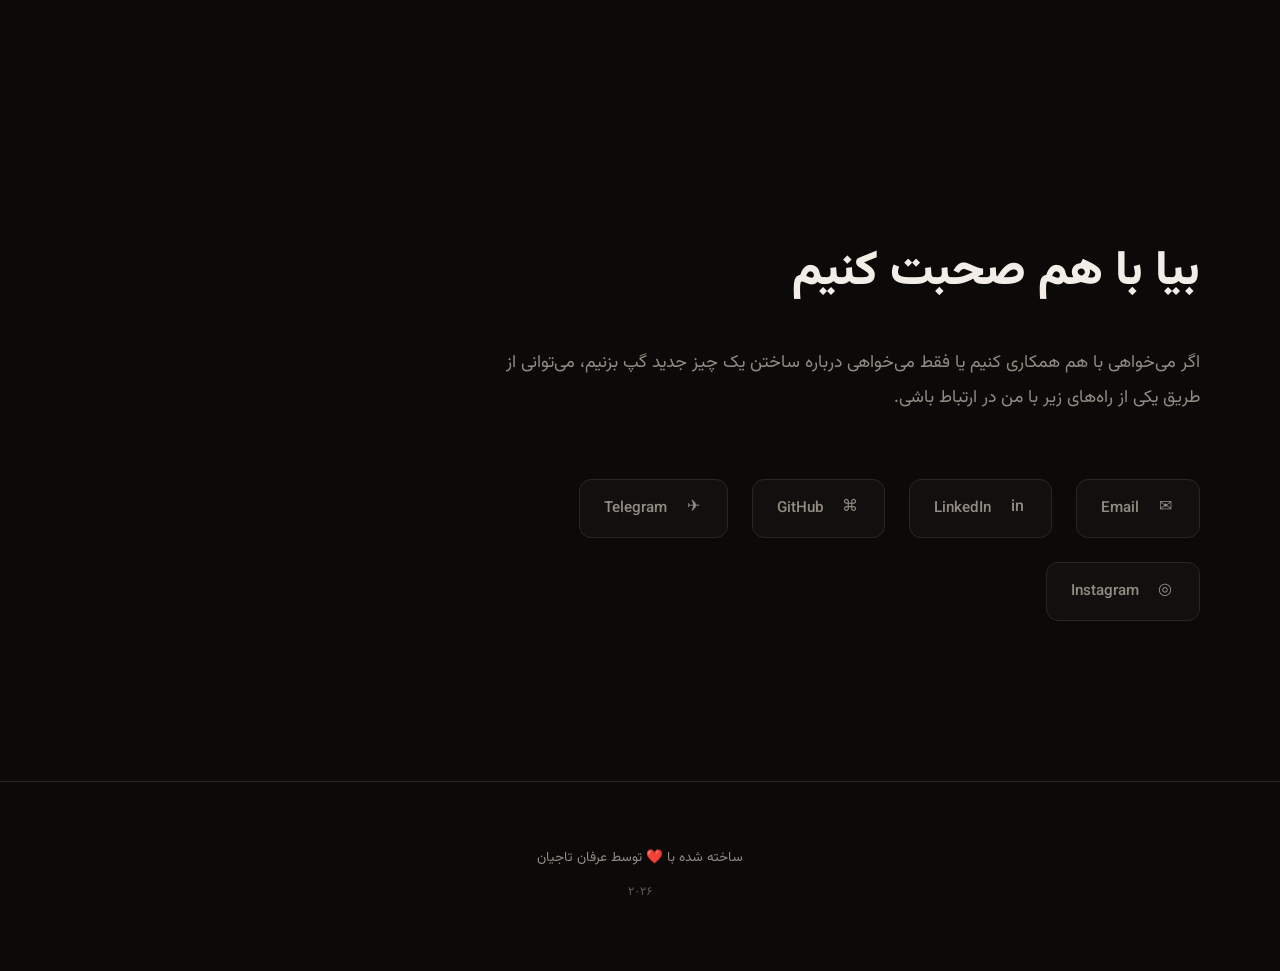
==== commit c7b4f327: "Complete trilingual portfolio content and media updates" ====
--- a/index.html
+++ b/index.html
@@ -5,18 +5,19 @@
     <meta name="viewport" content="width=device-width, initial-scale=1.0">
     <title>عرفان تاجیان | Personal Portfolio</title>
     <meta name="description" content="داستان مسیر عرفان تاجیان از رباتیک و بازی‌سازی تا طراحی، برنامه‌نویسی و هوش مصنوعی.">
-    
     <!-- Open Graph -->
     <meta property="og:title" content="عرفان تاجیان | Personal Portfolio">
     <meta property="og:description" content="داستان مسیر عرفان تاجیان از رباتیک و بازی‌سازی تا طراحی، برنامه‌نویسی و هوش مصنوعی.">
     <meta property="og:image" content="assets/images/og-image.svg">
     <meta property="og:url" content="https://erfantajian.com">
-    
+    <!-- Language Alternates -->
+    <link rel="alternate" hreflang="fa" href="https://erfantajian.com/">
+    <link rel="alternate" hreflang="en" href="https://erfantajian.com/en/">
+    <link rel="alternate" hreflang="ar" href="https://erfantajian.com/ar/">
     <!-- Fonts -->
     <link rel="preconnect" href="https://fonts.googleapis.com">
     <link rel="preconnect" href="https://fonts.gstatic.com" crossorigin>
     <link href="https://fonts.googleapis.com/css2?family=Vazirmatn:wght@300;400;500;600;700;800;900&family=Inter:wght@300;400;500;600;700;800&display=swap" rel="stylesheet">
-    
     <!-- Styles -->
     <link rel="stylesheet" href="style.css">
 </head>
@@ -52,9 +53,18 @@
                 <li><a href="#story" class="nav-link">داستان</a></li>
                 <li><a href="#projects" class="nav-link">پروژه‌ ها</a></li>
                 <li><a href="#skills" class="nav-link">مهارت‌ ها</a></li>
-                <li><a href="#achievements" class="nav-link">دستاورد ها</a></li>
                 <li><a href="#contact" class="nav-link">ارتباط</a></li>
-                <li><a href="en/" class="nav-lang">EN</a></li>
+                <li class="nav-langs" aria-label="انتخاب زبان">
+                    <button type="button" class="nav-lang-btn" aria-haspopup="true" aria-expanded="false" aria-label="انتخاب زبان">
+                        <span class="lang-current">FA</span>
+                        <span class="lang-caret" aria-hidden="true">▾</span>
+                    </button>
+                    <ul class="lang-dropdown">
+                        <li><a href="index.html" class="lang-option active" lang="fa" aria-current="page"><span>فارسی</span><span class="lang-option-code">FA</span></a></li>
+                        <li><a href="en/" class="lang-option" lang="en"><span>English</span><span class="lang-option-code">EN</span></a></li>
+                        <li><a href="ar/" class="lang-option" lang="ar"><span>العربية</span><span class="lang-option-code">AR</span></a></li>
+                    </ul>
+                </li>
             </ul>
             <button class="nav-toggle" id="navToggle" aria-label="منو">
                 <span></span>
@@ -70,9 +80,20 @@
             <li><a href="#story" class="mobile-link">داستان</a></li>
             <li><a href="#projects" class="mobile-link">پروژه‌ ها</a></li>
             <li><a href="#skills" class="mobile-link">مهارت‌ ها</a></li>
-            <li><a href="#achievements" class="mobile-link">دستاورد ها</a></li>
             <li><a href="#contact" class="mobile-link">ارتباط</a></li>
-            <li><a href="en/" class="mobile-link">EN</a></li>
+            <li class="mobile-langs">
+                <div class="nav-langs" aria-label="انتخاب زبان">
+                    <button type="button" class="nav-lang-btn" aria-haspopup="true" aria-expanded="false" aria-label="انتخاب زبان">
+                        <span class="lang-current">FA</span>
+                        <span class="lang-caret" aria-hidden="true">▾</span>
+                    </button>
+                    <ul class="lang-dropdown">
+                        <li><a href="index.html" class="lang-option active" lang="fa" aria-current="page"><span>فارسی</span><span class="lang-option-code">FA</span></a></li>
+                        <li><a href="en/" class="lang-option" lang="en"><span>English</span><span class="lang-option-code">EN</span></a></li>
+                        <li><a href="ar/" class="lang-option" lang="ar"><span>العربية</span><span class="lang-option-code">AR</span></a></li>
+                    </ul>
+                </div>
+            </li>
         </ul>
     </div>
 
@@ -100,32 +121,32 @@
                 <div class="hero-timeline-line"></div>
                 <div class="hero-timeline-item" data-year="۲۰۱۵">
                     <span class="ht-dot"></span>
-                    <span class="ht-year">۲۰۱۵</span>
+                    <span class="ht-year">۱۳۹۴</span>
                     <span class="ht-label">Robotics</span>
                 </div>
                 <div class="hero-timeline-item" data-year="۲۰۱۷">
                     <span class="ht-dot"></span>
-                    <span class="ht-year">۲۰۱۷</span>
+                    <span class="ht-year">۱۳۹۶</span>
                     <span class="ht-label">Game Development</span>
                 </div>
                 <div class="hero-timeline-item" data-year="۲۰۲۰">
                     <span class="ht-dot"></span>
-                    <span class="ht-year">۲۰۲۰</span>
+                    <span class="ht-year">۱۳۹۹</span>
                     <span class="ht-label">Art + Web</span>
                 </div>
                 <div class="hero-timeline-item" data-year="۲۰۲۱">
                     <span class="ht-dot"></span>
-                    <span class="ht-year">۲۰۲۱</span>
+                    <span class="ht-year">۱۴۰۰</span>
                     <span class="ht-label">Teams</span>
                 </div>
                 <div class="hero-timeline-item" data-year="۲۰۲۴">
                     <span class="ht-dot"></span>
-                    <span class="ht-year">۲۰۲۴</span>
+                    <span class="ht-year">۱۴۰۳</span>
                     <span class="ht-label">University</span>
                 </div>
                 <div class="hero-timeline-item" data-year="۲۰۲۶">
                     <span class="ht-dot"></span>
-                    <span class="ht-year">۲۰۲۶</span>
+                    <span class="ht-year">۱۴۰۵</span>
                     <span class="ht-label">AI</span>
                 </div>
             </div>
@@ -158,9 +179,6 @@
                             <h3 class="chapter-title">بچه‌ای که ربات می‌ساخت</h3>
                             <div class="chapter-body">
                                 <p>از بچگی عاشق رباتیک بودم. سال ۹۴ و ۹۵ در مسابقات رباتیک آراد، در بخش ربات فوتبالیست، شرکت کردم و رتبه ۵ و ۴ کشوری گرفتم.</p>
-                                <blockquote class="chapter-highlight">
-                                    آنجا فهمیدم چقدر دوست دارم با دست‌هایم چیزی بسازم که حرکت کند.
-                                </blockquote>
                                 <div class="chapter-achievements">
                                     <div class="achievement-badge">
                                         <span class="badge-year">۱۳۹۴</span>
@@ -174,18 +192,10 @@
                             </div>
                             <div class="chapter-artifact">
                                 <div class="artifact-card">
-                                    <img src="assets/images/robotics-1.svg" alt="اولین تجربه‌های من با رباتیک" loading="lazy">
-                                    <span class="artifact-caption">اولین تجربه‌های من با رباتیک — ۱۳۹۵</span>
-                                </div>
-        
-                                <div class="artifact-card">
-                                    <img src="assets/images/robotics-2.svg" alt="مسابقات رباتیک آراد" loading="lazy">
-                                    <span class="artifact-caption">مسابقات رباتیک </span>
-                                </div>
-
-                                <span class="chapter-annotation">← اولین رباتی که ساختم</span>
-                            </div>
-                            
+                                    <img src="assets/images/robotics-competition.jpg" alt="مسابقات رباتیک آراد" loading="lazy">
+                                    <span class="artifact-caption">مسابقات رباتیک</span>
+                                </div>
+                            </div>
                         </div>
                     </article>
 
@@ -202,7 +212,7 @@
                             </div>
                             <h3 class="chapter-title">وقتی فهمیدم کد به تنهایی کافی نیست</h3>
                             <div class="chapter-body">
-                                <p>سال ۹۶ آزمون ورودی دوره اول متوسطه را خراب کردم. اما همان سال دوستم علی من را با Unity آشنا کرد.</p>
+                                <p>سال 96 آزمون ورودی دوره اول متوسطه رو رد شدم. اما همان سال دوستم علی من را با Unity آشنا کرد.</p>
                                 <p>اینجا بود که فهمیدم فقط کد زدن برایم کافی نیست؛ من به هنر هم علاقه دارم.</p>
                                 <div class="chapter-skills">
                                     <span class="skill-tag">Photoshop</span>
@@ -251,14 +261,12 @@
                                     <span class="skill-tag">JavaScript</span>
                                     <span class="skill-tag">Python</span>
                                     <span class="skill-tag">Django</span>
+                                    <span class="skill-tag">Blender</span>
+                                    <span class="skill-tag">After Effects</span>
+                                    <span class="skill-tag">Blender</span>
+                                    <span class="skill-tag">After Effects</span>
                                 </div>
                                 <p class="chapter-note">البته نتوانستم مسیر بک‌اند را به صورت کامل ادامه بدهم، چون مدرسه بخش زیادی از زمانم را گرفت.</p>
-                            </div>
-                            <div class="chapter-artifact">
-                                <div class="artifact-card">
-                                    <img src="assets/images/web-1.svg" alt="ورود به دنیای وب" loading="lazy">
-                                    <span class="artifact-caption">شروع یادگیری Full-Stack</span>
-                                </div>
                             </div>
                         </div>
                     </article>
@@ -276,7 +284,7 @@
                             </div>
                             <h3 class="chapter-title">شروع یک تیم، شروع یک مسیر جدید</h3>
                             <div class="chapter-body">
-                                <p>اواخر ۱۴۰۰ در یک Game Show با حسام آشنا شدم. دو نفره تیم «شهر سوخته» را ساختیم و همان ابتدا رتبه اول را گرفتیم.</p>
+                                <p>اواخر ۱۴۰۰ در یک Game Jam با حسام آشنا شدم. دو نفره تیم «شهر سوخته» را ساختیم و همان ابتدا رتبه اول را گرفتیم.</p>
                                 <p>این تیم بعدها به Asuri تبدیل شد و بزرگ‌ تر شد.</p>
                                 <p>در همین سال‌ها همراه علی و حسام وارد استارتاپ‌ های مختلف شدیم و در چند مسابقه و رقابت رتبه‌ های برتر گرفتیم.</p>
                                 <blockquote class="chapter-highlight">
@@ -285,12 +293,12 @@
                             </div>
                             <div class="chapter-artifact">
                                 <div class="artifact-card">
-                                    <img src="assets/images/team-1.svg" alt="تیم Asuri" loading="lazy">
+                                    <img src="assets/images/asuri-team-building.jpg" alt="تیم Asuri در حال ساختن" loading="lazy">
                                     <span class="artifact-caption">تیم Asuri در حال ساختن</span>
                                 </div>
                                 <div class="artifact-card">
-                                    <img src="assets/images/team-2.svg" alt="Game Show" loading="lazy">
-                                    <span class="artifact-caption">رتبه اول در Game Show</span>
+                                    <img src="assets/images/game-show-first-place.webp" alt="رتبه اول در Game Jam" loading="lazy" onerror="this.onerror=null; this.src='assets/images/game-show-first-place.webp';">
+                                    <span class="artifact-caption">رتبه اول در Game Jam</span>
                                 </div>
                             </div>
                         </div>
@@ -311,23 +319,6 @@
                             <div class="chapter-body">
                                 <p>۱۴۰۱ سخت‌ترین سال زندگی من بود. نمی‌خواهم وارد جزئیات آن دوران شوم، اما مدتی از دنیایی که ساخته بودم فاصله گرفتم.</p>
                                 <p>با این حال تسلیم نشدم. تمرکزم را روی کنکور ۱۴۰۳ گذاشتم و در نهایت وارد دانشگاه صنعت نفت آبادان شدم.</p>
-                                <blockquote class="chapter-highlight">
-                                    حتی وقتی همه چیز تاریک است، هنوز می‌شود دوباره بلند شد.
-                                </blockquote>
-                            </div>
-                            <div class="chapter-artifact">
-                                <div class="artifact-card artifact-card--minimal">
-                                    <div class="artifact-text">
-                                        <span class="artifact-year">۱۴۰۱</span>
-                                        <span class="artifact-desc">دوره سخت</span>
-                                        <span class="artifact-divider">↓</span>
-                                        <span class="artifact-year">۱۴۰۳</span>
-                                        <span class="artifact-desc">بازگشت</span>
-                                        <span class="artifact-divider">↓</span>
-                                        <span class="artifact-year">۱۴۰۳</span>
-                                        <span class="artifact-desc">دانشگاه صنعت نفت آبادان</span>
-                                    </div>
-                                </div>
                             </div>
                         </div>
                     </article>
@@ -345,29 +336,14 @@
                             </div>
                             <h3 class="chapter-title">برگشتن به ریشه‌ها با AI</h3>
                             <div class="chapter-body">
-                                <p>سال ۱۴۰۴ با  تیم Asuri  رفتیم سراغ ساخت گیم های بزرگ تر ، تیم بزرگ‌تر شده بود و روی پروژه SCP کار کردیم.</p>
+                                <p>سال ۱۴۰۴ با تیم Asuri رفتیم سراغ ساخت گیم‌های بزرگ‌تر؛ تیم بزرگ‌تر شده بود و روی پروژه SCP کار کردیم.</p>
+                                <div class="chapter-artifact">
+                                    <div class="artifact-card">
+                                        <img src="assets/images/scp-reckoning.jpg" alt="SCP Reckoning" loading="lazy">
+                                        <span class="artifact-caption">SCP</span>
+                                    </div>
+                                </div>
                                 <p>اما بزرگ‌ ترین تغییر برای من در سال ۱۴۰۵ اتفاق افتاد. تصمیم گرفتم چیزهایی را که در طول سال‌ ها یاد گرفته بودم با هوش مصنوعی ترکیب کنم.</p>
-                                
-                                <div class="chapter-projects">
-                                    <div class="mini-project">
-                                        <h4>Magic Note Pad</h4>
-                                        <p>یک دفترچه یادداشت با قابلیت جستجوی معنایی که با کمک AI ساخته‌ ام.</p>
-                                    </div>
-                                    <div class="mini-project">
-                                        <h4>Prompt Search Engine</h4>
-                                        <p>یک موتور جستجو برای پیدا کردن بهترین Prompt ها.</p>
-                                    </div>
-                                </div>
-
-                                <blockquote class="chapter-highlight">
-                                    اینجا دوباره فهمیدم که همه چیزهایی که در سال‌های مختلف یاد گرفته‌ام، می‌توانند کنار هم قرار بگیرند.
-                                </blockquote>
-                            </div>
-                            <div class="chapter-artifact">
-                                <div class="artifact-card">
-                                    <img src="assets/images/ai-1.svg" alt="AI Projects" loading="lazy">
-                                    <span class="artifact-caption">ترکیب همه تجربه‌ها با هوش مصنوعی</span>
-                                </div>
                             </div>
                         </div>
                     </article>
@@ -380,12 +356,11 @@
         <section class="section-projects" id="projects">
             <div class="container">
                 <h2 class="section-title reveal">چیزهایی که ساختم</h2>
-                
                 <div class="projects-grid">
                     <!-- Project 01 -->
                     <article class="project-card reveal">
                         <div class="project-image">
-                            <img src="assets/images/project-1.svg" alt="Magic Note Pad" loading="lazy">
+                            <img src="assets/images/magic-note-pad.png" alt="Magic Note Pad" loading="lazy">
                         </div>
                         <div class="project-info">
                             <span class="project-year">۲۰۲۶</span>
@@ -405,7 +380,7 @@
                     <!-- Project 02 -->
                     <article class="project-card reveal">
                         <div class="project-image">
-                            <img src="assets/images/project-2.svg" alt="Prompt Search Engine" loading="lazy">
+                            <img src="assets/images/prompt-search-engine.png" alt="Prompt Search Engine" loading="lazy">
                         </div>
                         <div class="project-info">
                             <span class="project-year">۲۰۲۶</span>
@@ -424,7 +399,7 @@
                     <!-- Project 03 -->
                     <article class="project-card reveal">
                         <div class="project-image">
-                            <img src="assets/images/project-3.svg" alt="SCP - Asuri Team" loading="lazy">
+                            <img src="assets/images/scp-reckoning.jpg" alt="SCP Reckoning - Asuri Team" loading="lazy">
                         </div>
                         <div class="project-info">
                             <span class="project-year">۲۰۲۵</span>
@@ -447,7 +422,6 @@
         <!-- <section class="section-skills" id="skills">
             <div class="container">
                 <h2 class="section-title reveal">چیزهایی که در مسیر یاد گرفتم</h2>
-                
                 <div class="skills-timeline reveal">
                     <div class="skills-item">
                         <span class="skills-year">۲۰۱۵</span>
@@ -511,130 +485,30 @@
                 </div>
             </div>
         </section> -->
-
-        <!-- Achievements Section -->
-        <section class="section-achievements" id="achievements">
-            <div class="container">
-                <h2 class="section-title reveal">چیزهایی که بهشان افتخار می‌کنم</h2>
-                
-                <div class="achievements-list reveal">
-                    <div class="achievement-item">
-                        <span class="achievement-num">۰۱</span>
-                        <div class="achievement-info">
-                            <h3 class="achievement-title">رتبه ۵ کشوری</h3>
-                            <span class="achievement-detail">مسابقات رباتیک آراد</span>
-                        </div>
-                        <span class="achievement-year">۱۳۹۴</span>
-                    </div>
-                    <div class="achievement-item">
-                        <span class="achievement-num">۰۲</span>
-                        <div class="achievement-info">
-                            <h3 class="achievement-title">رتبه ۴ کشوری</h3>
-                            <span class="achievement-detail">مسابقات رباتیک آراد</span>
-                        </div>
-                        <span class="achievement-year">۱۳۹۵</span>
-                    </div>
-                    <div class="achievement-item">
-                        <span class="achievement-num">۰۳</span>
-                        <div class="achievement-info">
-                            <h3 class="achievement-title">رتبه ۱</h3>
-                            <span class="achievement-detail">Game Show</span>
-                        </div>
-                        <span class="achievement-year">۱۴۰۰</span>
-                    </div>
-                    <div class="achievement-item">
-                        <span class="achievement-num">۰۴</span>
-                        <div class="achievement-info">
-                            <h3 class="achievement-title">رتبه‌های برتر</h3>
-                            <span class="achievement-detail">استارتاپ‌های مختلف</span>
-                        </div>
-                        <span class="achievement-year">۱۴۰۰–۱۴۰۱</span>
-                    </div>
-                    <div class="achievement-item">
-                        <span class="achievement-num">۰۵</span>
-                        <div class="achievement-info">
-                            <h3 class="achievement-title">قبولی</h3>
-                            <span class="achievement-detail">مدرسه سمپاد</span>
-                        </div>
-                        <span class="achievement-year">۱۳۹۹</span>
-                    </div>
-                    <div class="achievement-item">
-                        <span class="achievement-num">۰۶</span>
-                        <div class="achievement-info">
-                            <h3 class="achievement-title">قبولی</h3>
-                            <span class="achievement-detail">دانشگاه صنعت نفت آبادان</span>
-                        </div>
-                        <span class="achievement-year">۱۴۰۳</span>
-                    </div>
-                </div>
-            </div>
-        </section>
-
-        <!-- Today Section -->
-        <section class="section-today" id="today">
-            <div class="container">
-                <h2 class="section-title reveal">امروز کجا هستم؟</h2>
-                
-                <div class="today-content reveal">
-                    <p class="today-text">امروز در نقطه‌ای هستم که چند مسیر مختلف زندگی‌ام به هم رسیده‌اند؛ برنامه‌نویسی، ساخت محصول، طراحی، بازی‌سازی و هوش مصنوعی.</p>
-                    
-                    <div class="today-status">
-                        <div class="status-item">
-                            <span class="status-label">Currently</span>
-                        </div>
-                        <div class="status-item">
-                            <span class="status-icon">◆</span>
-                            <span class="status-text">Building</span>
-                        </div>
-                        <div class="status-item">
-                            <span class="status-icon">◆</span>
-                            <span class="status-text">Learning</span>
-                        </div>
-                        <div class="status-item">
-                            <span class="status-icon">◆</span>
-                            <span class="status-text">Experimenting</span>
-                        </div>
-                    </div>
-
-                    <div class="today-focus">
-                        <h3 class="focus-title">Current Focus</h3>
-                        <div class="focus-tags">
-                            <span class="focus-tag">AI</span>
-                            <span class="focus-tag">Product Development</span>
-                            <span class="focus-tag">Creative Coding</span>
-                            <span class="focus-tag">3D</span>
-                        </div>
-                    </div>
-                </div>
-            </div>
-        </section>
-
         <!-- Contact Section -->
         <section class="section-contact" id="contact">
             <div class="container">
                 <h2 class="section-title reveal">بیا با هم صحبت کنیم</h2>
-                
                 <div class="contact-content reveal">
                     <p class="contact-text">اگر می‌خواهی با هم همکاری کنیم یا فقط می‌خواهی درباره ساختن یک چیز جدید گپ بزنیم، می‌توانی از طریق یکی از راه‌های زیر با من در ارتباط باشی.</p>
-                    
                     <div class="contact-links">
-                        <a href="mailto:TODO" class="contact-link">
+                        <a href="mailto:erfan.tajiyan@gmail.com" class="contact-link">
                             <span class="contact-icon">✉</span>
                             <span>Email</span>
                         </a>
-                        <a href="#" class="contact-link">
+                        <a href="https://www.linkedin.com/in/erfan-tajian-9a40a5229/" class="contact-link" target="_blank" rel="noopener noreferrer">
                             <span class="contact-icon">in</span>
                             <span>LinkedIn</span>
                         </a>
-                        <a href="#" class="contact-link">
+                        <a href="https://github.com/erfantajiyan" class="contact-link" target="_blank" rel="noopener noreferrer">
                             <span class="contact-icon">⌘</span>
                             <span>GitHub</span>
                         </a>
-                        <a href="#" class="contact-link">
+                        <a href="https://t.me/erfantajian" class="contact-link" target="_blank" rel="noopener noreferrer">
                             <span class="contact-icon">✈</span>
                             <span>Telegram</span>
                         </a>
-                        <a href="#" class="contact-link">
+                        <a href="https://instagram.com/erfan.tajian" class="contact-link" target="_blank" rel="noopener noreferrer">
                             <span class="contact-icon">◎</span>
                             <span>Instagram</span>
                         </a>
--- a/style.css
+++ b/style.css
@@ -1,1499 +1,1582 @@
-/* ============================================
-   Digital Life Archive — Erfan Tajian
-   Design System & Complete Styles
-   ============================================ */
-
-/* --- CSS Custom Properties --- */
-:root {
-    /* Colors */
-    --bg-primary: #0B0A09;
-    --bg-secondary: #11100E;
-    --bg-surface: #171513;
-    --text-primary: #F2EEE7;
-    --text-secondary: #918B82;
-    --accent: #D6A76C;
-    --accent-hover: #E5B86B;
-    --border: #2A2723;
-    --border-light: #1C1A17;
-    --node-inactive: #5F584F;
-    --grid-color: #161412;
-
-    /* Typography */
-    --font-fa: 'Vazirmatn', sans-serif;
-    --font-en: 'Inter', sans-serif;
-
-    /* Spacing */
-    --space-xs: 0.5rem;
-    --space-sm: 1rem;
-    --space-md: 1.5rem;
-    --space-lg: 2.5rem;
-    --space-xl: 4rem;
-    --space-2xl: 6rem;
-    --space-3xl: 10rem;
-
-    /* Layout */
-    --container-max: 1200px;
-    --nav-height: 72px;
-
-    /* Transitions */
-    --ease: cubic-bezier(0.25, 0.1, 0.25, 1);
-    --duration: 400ms;
-    --duration-fast: 200ms;
-    --duration-slow: 700ms;
-
-    /* Border Radius */
-    --radius-sm: 8px;
-    --radius-md: 12px;
-    --radius-lg: 16px;
-    --radius-full: 999px;
-}
-
-/* --- Reset & Base --- */
-*,
-*::before,
-*::after {
-    margin: 0;
-    padding: 0;
-    box-sizing: border-box;
-}
-
-html {
-    scroll-behavior: smooth;
-    font-size: 16px;
-    -webkit-font-smoothing: antialiased;
-    -moz-osx-font-smoothing: grayscale;
-}
-
-body {
-    font-family: var(--font-fa);
-    background-color: var(--bg-primary);
-    color: var(--text-primary);
-    line-height: 1.8;
-    overflow-x: hidden;
-    min-height: 100vh;
-    position: relative;
-}
-
-/* Subtle noise texture */
-body::before {
-    content: '';
-    position: fixed;
-    inset: 0;
-    background-image: url("data:image/svg+xml,%3Csvg viewBox='0 0 256 256' xmlns='http://www.w3.org/2000/svg'%3E%3Cfilter id='noise'%3E%3CfeTurbulence type='fractalNoise' baseFrequency='0.9' numOctaves='4' stitchTiles='stitch'/%3E%3C/filter%3E%3Crect width='100%25' height='100%25' filter='url(%23noise)' opacity='0.03'/%3E%3C/svg%3E");
-    pointer-events: none;
-    z-index: 0;
-}
-
-/* Decorative grid */
-body::after {
-    content: '';
-    position: fixed;
-    inset: 0;
-    background-image: 
-        linear-gradient(var(--grid-color) 1px, transparent 1px),
-        linear-gradient(90deg, var(--grid-color) 1px, transparent 1px);
-    background-size: 80px 80px;
-    opacity: 0.12;
-    pointer-events: none;
-    z-index: 0;
-}
-
-a {
-    color: inherit;
-    text-decoration: none;
-}
-
-img {
-    max-width: 100%;
-    height: auto;
-    display: block;
-}
-
-ul {
-    list-style: none;
-}
-
-button {
-    background: none;
-    border: none;
-    color: inherit;
-    cursor: pointer;
-    font-family: inherit;
-}
-
-/* --- Container --- */
-.container {
-    max-width: var(--container-max);
-    margin-inline: auto;
-    padding-inline: var(--space-lg);
-}
-
-/* --- Custom Cursor --- */
-.cursor {
-    display: none;
-}
-
-@media (hover: hover) and (pointer: fine) {
-    .cursor {
-        display: block;
-        position: fixed;
-        inset: 0;
-        pointer-events: none;
-        z-index: 9999;
-        mix-blend-mode: difference;
-    }
-
-    .cursor-dot {
-        width: 6px;
-        height: 6px;
-        background: var(--text-primary);
-        border-radius: 50%;
-        position: fixed;
-        transform: translate(-50%, -50%);
-        transition: width 0.2s var(--ease), height 0.2s var(--ease), background 0.2s var(--ease);
-    }
-
-    .cursor-circle {
-        width: 40px;
-        height: 40px;
-        border: 1px solid rgba(242, 238, 231, 0.3);
-        border-radius: 50%;
-        position: fixed;
-        transform: translate(-50%, -50%);
-        transition: width 0.3s var(--ease), height 0.3s var(--ease), border-color 0.3s var(--ease), opacity 0.3s var(--ease);
-    }
-
-    .cursor.cursor--hover .cursor-dot {
-        width: 10px;
-        height: 10px;
-        background: var(--accent);
-    }
-
-    .cursor.cursor--hover .cursor-circle {
-        width: 60px;
-        height: 60px;
-        border-color: var(--accent);
-    }
-
-    body {
-        cursor: none;
-    }
-
-    a, button, .project-card, .skill-tag, .achievement-item {
-        cursor: none;
-    }
-}
-
-/* --- Header / Navigation --- */
-.header {
-    position: fixed;
-    top: 0;
-    left: 0;
-    right: 0;
-    height: var(--nav-height);
-    z-index: 100;
-    transition: background var(--duration) var(--ease), height var(--duration) var(--ease), backdrop-filter var(--duration) var(--ease);
-}
-
-.header.scrolled {
-    background: rgba(11, 10, 9, 0.85);
-    backdrop-filter: blur(12px);
-    -webkit-backdrop-filter: blur(12px);
-    height: 60px;
-    border-bottom: 1px solid var(--border);
-}
-
-.nav {
-    max-width: var(--container-max);
-    margin-inline: auto;
-    padding-inline: var(--space-lg);
-    height: 100%;
-    display: flex;
-    align-items: center;
-    justify-content: space-between;
-}
-
-.nav-logo {
-    font-weight: 700;
-    font-size: 1.1rem;
-    letter-spacing: -0.02em;
-    transition: color var(--duration-fast) var(--ease);
-}
-
-.nav-logo:hover {
-    color: var(--accent);
-}
-
-.nav-links {
-    display: flex;
-    align-items: center;
-    gap: var(--space-lg);
-}
-
-.nav-link {
-    font-size: 0.9rem;
-    font-weight: 500;
-    color: var(--text-secondary);
-    transition: color var(--duration-fast) var(--ease);
-    position: relative;
-}
-
-.nav-link::after {
-    content: '';
-    position: absolute;
-    bottom: -4px;
-    right: 0;
-    width: 0;
-    height: 1px;
-    background: var(--accent);
-    transition: width var(--duration) var(--ease);
-}
-
-.nav-link:hover {
-    color: var(--text-primary);
-}
-
-.nav-link:hover::after {
-    width: 100%;
-}
-
-.nav-lang {
-    font-family: var(--font-en);
-    font-size: 0.8rem;
-    font-weight: 600;
-    color: var(--text-secondary);
-    padding: 4px 10px;
-    border: 1px solid var(--border);
-    border-radius: var(--radius-full);
-    transition: all var(--duration-fast) var(--ease);
-}
-
-.nav-lang:hover {
-    color: var(--accent);
-    border-color: var(--accent);
-}
-
-/* Mobile Toggle */
-.nav-toggle {
-    display: none;
-    flex-direction: column;
-    gap: 5px;
-    padding: 8px;
-    z-index: 110;
-}
-
-.nav-toggle span {
-    display: block;
-    width: 22px;
-    height: 2px;
-    background: var(--text-primary);
-    transition: all var(--duration-fast) var(--ease);
-    transform-origin: center;
-}
-
-.nav-toggle.active span:nth-child(1) {
-    transform: rotate(45deg) translate(5px, 5px);
-}
-
-.nav-toggle.active span:nth-child(2) {
-    opacity: 0;
-}
-
-.nav-toggle.active span:nth-child(3) {
-    transform: rotate(-45deg) translate(5px, -5px);
-}
-
-/* Mobile Menu */
-.mobile-menu {
-    position: fixed;
-    inset: 0;
-    background: rgba(11, 10, 9, 0.97);
-    z-index: 99;
-    display: flex;
-    align-items: center;
-    justify-content: center;
-    opacity: 0;
-    visibility: hidden;
-    transition: opacity var(--duration) var(--ease), visibility var(--duration) var(--ease);
-}
-
-.mobile-menu.active {
-    opacity: 1;
-    visibility: visible;
-}
-
-.mobile-menu-links {
-    text-align: center;
-    display: flex;
-    flex-direction: column;
-    gap: var(--space-lg);
-}
-
-.mobile-link {
-    font-size: 1.5rem;
-    font-weight: 600;
-    color: var(--text-secondary);
-    transition: color var(--duration-fast) var(--ease);
-}
-
-.mobile-link:hover {
-    color: var(--accent);
-}
-
-/* --- Progress Indicator --- */
-.progress-indicator {
-    position: fixed;
-    top: 50%;
-    left: var(--space-md);
-    transform: translateY(-50%);
-    display: flex;
-    flex-direction: column;
-    align-items: center;
-    gap: var(--space-sm);
-    z-index: 50;
-    opacity: 0;
-    transition: opacity var(--duration) var(--ease);
-    pointer-events: none;
-}
-
-.progress-indicator.visible {
-    opacity: 1;
-}
-
-.progress-label {
-    font-family: var(--font-en);
-    font-size: 0.6rem;
-    font-weight: 700;
-    letter-spacing: 0.15em;
-    color: var(--text-secondary);
-    writing-mode: vertical-rl;
-    text-orientation: mixed;
-    transform: rotate(180deg);
-    white-space: nowrap;
-}
-
-.progress-bar {
-    display: flex;
-    align-items: center;
-}
-
-.progress-track {
-    display: flex;
-    flex-direction: column;
-    align-items: center;
-    gap: 4px;
-}
-
-.progress-year {
-    font-family: var(--font-en);
-    font-size: 0.6rem;
-    font-weight: 600;
-    color: var(--text-secondary);
-    letter-spacing: 0.05em;
-}
-
-.progress-line {
-    width: 2px;
-    height: 120px;
-    background: var(--border);
-    position: relative;
-    border-radius: 1px;
-}
-
-.progress-fill {
-    position: absolute;
-    top: 0;
-    right: 0;
-    width: 100%;
-    height: 0%;
-    background: var(--accent);
-    border-radius: 1px;
-    transition: height 100ms linear;
-}
-
-.progress-dot {
-    position: absolute;
-    top: 0%;
-    right: 50%;
-    width: 8px;
-    height: 8px;
-    background: var(--accent);
-    border-radius: 50%;
-    transform: translate(50%, -50%);
-    transition: top 100ms linear;
-    box-shadow: 0 0 8px rgba(214, 167, 108, 0.4);
-}
-
-.progress-chapter {
-    font-family: var(--font-en);
-    font-size: 0.55rem;
-    font-weight: 600;
-    letter-spacing: 0.15em;
-    color: var(--accent);
-    white-space: nowrap;
-}
-
-/* --- Hero Section --- */
-.hero {
-    min-height: 100vh;
-    display: flex;
-    flex-direction: column;
-    justify-content: center;
-    align-items: center;
-    padding: calc(var(--nav-height) + var(--space-3xl)) var(--space-lg) var(--space-2xl);
-    position: relative;
-    z-index: 1;
-}
-
-.hero-content {
-    text-align: center;
-    max-width: 800px;
-}
-
-.hero-greeting {
-    font-size: 1.1rem;
-    color: var(--text-secondary);
-    margin-bottom: var(--space-md);
-    font-weight: 400;
-}
-
-.hero-title {
-    font-size: clamp(2.2rem, 6vw, 4.5rem);
-    font-weight: 800;
-    line-height: 1.25;
-    margin-bottom: var(--space-lg);
-    letter-spacing: -0.02em;
-}
-
-.hero-subtitle {
-    font-size: clamp(1rem, 2.5vw, 1.3rem);
-    color: var(--text-secondary);
-    line-height: 2;
-    margin-bottom: var(--space-xl);
-    font-weight: 300;
-}
-
-.hero-cta {
-    display: flex;
-    gap: var(--space-md);
-    justify-content: center;
-    flex-wrap: wrap;
-}
-
-/* Buttons */
-.btn {
-    display: inline-flex;
-    align-items: center;
-    padding: 14px 32px;
-    border-radius: var(--radius-full);
-    font-size: 0.95rem;
-    font-weight: 600;
-    font-family: var(--font-fa);
-    transition: all var(--duration) var(--ease);
-    border: 1px solid transparent;
-}
-
-.btn-primary {
-    background: var(--accent);
-    color: var(--bg-primary);
-}
-
-.btn-primary:hover {
-    background: var(--accent-hover);
-    transform: translateY(-2px);
-}
-
-.btn-secondary {
-    border-color: var(--border);
-    color: var(--text-primary);
-    background: transparent;
-}
-
-.btn-secondary:hover {
-    border-color: var(--accent);
-    color: var(--accent);
-    transform: translateY(-2px);
-}
-
-/* Hero Timeline Preview */
-.hero-timeline-preview {
-    display: flex;
-    align-items: center;
-    gap: var(--space-lg);
-    margin-top: var(--space-3xl);
-    position: relative;
-    padding: var(--space-lg) 0;
-    overflow-x: auto;
-    max-width: 100%;
-}
-
-.hero-timeline-line {
-    position: absolute;
-    top: 50%;
-    left: 0;
-    right: 0;
-    height: 1px;
-    background: var(--border);
-    transform: translateY(-50%);
-}
-
-.hero-timeline-item {
-    display: flex;
-    flex-direction: column;
-    align-items: center;
-    gap: 8px;
-    position: relative;
-    z-index: 1;
-    flex-shrink: 0;
-}
-
-.ht-dot {
-    width: 10px;
-    height: 10px;
-    border-radius: 50%;
-    background: var(--node-inactive);
-    transition: background var(--duration-fast) var(--ease), transform var(--duration-fast) var(--ease);
-}
-
-.hero-timeline-item:hover .ht-dot {
-    background: var(--accent);
-    transform: scale(1.3);
-}
-
-.ht-year {
-    font-family: var(--font-en);
-    font-size: 0.75rem;
-    font-weight: 600;
-    color: var(--text-secondary);
-}
-
-.ht-label {
-    font-family: var(--font-en);
-    font-size: 0.7rem;
-    color: var(--node-inactive);
-    transition: color var(--duration-fast) var(--ease);
-    white-space: nowrap;
-}
-
-.hero-timeline-item:hover .ht-label {
-    color: var(--accent);
-}
-
-/* --- Section Titles --- */
-.section-title {
-    font-size: clamp(1.8rem, 4vw, 3rem);
-    font-weight: 800;
-    margin-bottom: var(--space-lg);
-    line-height: 1.3;
-}
-
-.section-subtitle {
-    font-size: 1.1rem;
-    color: var(--text-secondary);
-    line-height: 2;
-    max-width: 600px;
-    font-weight: 300;
-}
-
-/* --- Section Intro --- */
-.section-intro {
-    padding: var(--space-3xl) 0 var(--space-xl);
-    position: relative;
-    z-index: 1;
-}
-
-/* --- Section Story --- */
-.section-story {
-    padding: var(--space-xl) 0 var(--space-3xl);
-    position: relative;
-    z-index: 1;
-}
-
-/* --- Timeline --- */
-.timeline {
-    position: relative;
-    padding-right: 40px;
-}
-
-.timeline::before {
-    content: '';
-    position: absolute;
-    top: 0;
-    right: 15px;
-    width: 2px;
-    height: 100%;
-    background: var(--border);
-}
-
-/* --- Chapter --- */
-.chapter {
-    position: relative;
-    padding-bottom: var(--space-3xl);
-}
-
-.chapter:last-child {
-    padding-bottom: 0;
-}
-
-/* Timeline Node */
-.timeline-node {
-    position: absolute;
-    right: -40px;
-    top: 0;
-    display: flex;
-    flex-direction: column;
-    align-items: center;
-    width: 30px;
-}
-
-.node-dot {
-    width: 12px;
-    height: 12px;
-    border-radius: 50%;
-    background: var(--node-inactive);
-    border: 2px solid var(--bg-primary);
-    transition: all var(--duration) var(--ease);
-    position: relative;
-    z-index: 2;
-}
-
-.chapter.active .node-dot {
-    background: var(--accent);
-    box-shadow: 0 0 12px rgba(214, 167, 108, 0.4);
-}
-
-/* Chapter Meta */
-.chapter-meta {
-    display: flex;
-    align-items: baseline;
-    gap: var(--space-md);
-    margin-bottom: var(--space-md);
-}
-
-.chapter-number {
-    font-family: var(--font-en);
-    font-size: 0.85rem;
-    font-weight: 700;
-    color: var(--accent);
-    letter-spacing: 0.05em;
-}
-
-.chapter-date {
-    font-family: var(--font-en);
-    font-size: 0.8rem;
-    color: var(--text-secondary);
-    font-weight: 500;
-}
-
-/* Chapter Title */
-.chapter-title {
-    font-size: clamp(1.5rem, 3.5vw, 2.5rem);
-    font-weight: 800;
-    margin-bottom: var(--space-lg);
-    line-height: 1.35;
-}
-
-/* Chapter Body */
-.chapter-body p {
-    font-size: 1.05rem;
-    color: var(--text-secondary);
-    line-height: 2;
-    margin-bottom: var(--space-md);
-}
-
-.chapter-highlight {
-    border-right: 3px solid var(--accent);
-    padding-inline-end: var(--space-md);
-    margin: var(--space-lg) 0;
-    font-size: 1.15rem;
-    font-weight: 600;
-    color: var(--text-primary);
-    line-height: 1.9;
-}
-
-.chapter-note {
-    font-size: 0.95rem;
-    color: var(--node-inactive);
-    font-style: italic;
-}
-
-/* Chapter Skills */
-.chapter-skills {
-    display: flex;
-    flex-wrap: wrap;
-    gap: var(--space-xs);
-    margin: var(--space-md) 0;
-}
-
-.skill-tag {
-    display: inline-flex;
-    align-items: center;
-    padding: 6px 14px;
-    background: var(--bg-surface);
-    border: 1px solid var(--border);
-    border-radius: var(--radius-full);
-    font-size: 0.8rem;
-    font-weight: 500;
-    color: var(--text-secondary);
-    transition: all var(--duration-fast) var(--ease);
-}
-
-.skill-tag:hover {
-    border-color: var(--accent);
-    color: var(--accent);
-    background: rgba(214, 167, 108, 0.05);
-}
-
-/* Chapter Achievement Badges */
-.chapter-achievements {
-    display: flex;
-    gap: var(--space-md);
-    margin: var(--space-md) 0;
-    flex-wrap: wrap;
-}
-
-.achievement-badge {
-    display: flex;
-    align-items: center;
-    gap: var(--space-xs);
-    padding: 8px 16px;
-    background: var(--bg-surface);
-    border: 1px solid var(--border);
-    border-radius: var(--radius-md);
-}
-
-.badge-year {
-    font-family: var(--font-en);
-    font-size: 0.75rem;
-    font-weight: 700;
-    color: var(--accent);
-}
-
-.badge-text {
-    font-size: 0.85rem;
-    font-weight: 500;
-    color: var(--text-secondary);
-}
-
-/* Chapter Annotation */
-.chapter-annotation {
-    display: inline-block;
-    margin-top: var(--space-lg);
-    font-size: 0.9rem;
-    color: var(--accent);
-    font-style: italic;
-    opacity: 0.8;
-}
-
-/* Chapter Artifacts */
-.chapter-artifact {
-    display: grid;
-    grid-template-columns: repeat(auto-fit, minmax(260px, 1fr));
-    gap: var(--space-md);
-    margin-top: var(--space-lg);
-}
-
-.artifact-card {
-    border-radius: var(--radius-lg);
-    overflow: hidden;
-    border: 1px solid var(--border);
-    background: var(--bg-secondary);
-    transition: all var(--duration) var(--ease);
-}
-
-.artifact-card:hover {
-    border-color: var(--accent);
-    transform: translateY(-4px);
-}
-
-.artifact-card img {
-    width: 100%;
-    height: 200px;
-    object-fit: cover;
-    transition: transform var(--duration-slow) var(--ease);
-}
-
-.artifact-card:hover img {
-    transform: scale(1.04);
-}
-
-.artifact-caption {
-    display: block;
-    padding: var(--space-sm) var(--space-md);
-    font-size: 0.8rem;
-    color: var(--text-secondary);
-    border-top: 1px solid var(--border);
-}
-
-/* Artifact Text Card */
-.artifact-card--minimal {
-    padding: var(--space-lg);
-    display: flex;
-    align-items: center;
-    justify-content: center;
-}
-
-.artifact-text {
-    display: flex;
-    flex-direction: column;
-    align-items: center;
-    gap: var(--space-xs);
-    text-align: center;
-}
-
-.artifact-year {
-    font-family: var(--font-en);
-    font-size: 1.1rem;
-    font-weight: 700;
-    color: var(--accent);
-}
-
-.artifact-desc {
-    font-size: 0.95rem;
-    color: var(--text-secondary);
-}
-
-.artifact-divider {
-    color: var(--border);
-    font-size: 1.2rem;
-}
-
-/* Mini Projects in Chapter */
-.chapter-projects {
-    display: grid;
-    grid-template-columns: repeat(auto-fit, minmax(220px, 1fr));
-    gap: var(--space-md);
-    margin: var(--space-lg) 0;
-}
-
-.mini-project {
-    padding: var(--space-md);
-    background: var(--bg-surface);
-    border: 1px solid var(--border);
-    border-radius: var(--radius-md);
-}
-
-.mini-project h4 {
-    font-size: 1rem;
-    font-weight: 700;
-    margin-bottom: var(--space-xs);
-    color: var(--text-primary);
-}
-
-.mini-project p {
-    font-size: 0.9rem;
-    color: var(--text-secondary);
-    line-height: 1.8;
-    margin-bottom: 0;
-}
-
-/* --- Projects Section --- */
-.section-projects {
-    padding: var(--space-3xl) 0;
-    position: relative;
-    z-index: 1;
-}
-
-.projects-grid {
-    display: grid;
-    gap: var(--space-xl);
-}
-
-.project-card {
-    display: grid;
-    grid-template-columns: 1fr 1fr;
-    gap: var(--space-xl);
-    background: var(--bg-secondary);
-    border: 1px solid var(--border);
-    border-radius: var(--radius-lg);
-    overflow: hidden;
-    transition: all var(--duration) var(--ease);
-    align-items: center;
-}
-
-.project-card:hover {
-    border-color: var(--accent);
-    background: var(--bg-surface);
-}
-
-.project-card:nth-child(even) {
-    direction: ltr;
-}
-
-.project-card:nth-child(even) .project-image {
-    order: 2;
-}
-
-.project-card:nth-child(even) .project-info {
-    order: 1;
-    direction: rtl;
-}
-
-.project-image {
-    height: 100%;
-    min-height: 300px;
-    overflow: hidden;
-}
-
-.project-image img {
-    width: 100%;
-    height: 100%;
-    object-fit: cover;
-    transition: transform var(--duration-slow) var(--ease);
-}
-
-.project-card:hover .project-image img {
-    transform: scale(1.05);
-}
-
-.project-info {
-    padding: var(--space-xl);
-    display: flex;
-    flex-direction: column;
-    gap: var(--space-sm);
-}
-
-.project-year {
-    font-family: var(--font-en);
-    font-size: 0.8rem;
-    font-weight: 600;
-    color: var(--text-secondary);
-}
-
-.project-number {
-    font-family: var(--font-en);
-    font-size: 0.7rem;
-    font-weight: 700;
-    color: var(--node-inactive);
-    letter-spacing: 0.15em;
-}
-
-.project-title {
-    font-size: 1.6rem;
-    font-weight: 800;
-    margin: var(--space-xs) 0;
-}
-
-.project-team {
-    font-size: 0.85rem;
-    color: var(--text-secondary);
-}
-
-.project-desc {
-    font-size: 0.95rem;
-    color: var(--text-secondary);
-    line-height: 1.9;
-}
-
-.project-tech {
-    display: flex;
-    flex-wrap: wrap;
-    gap: 8px;
-    margin-top: var(--space-xs);
-}
-
-.project-tech span {
-    font-family: var(--font-en);
-    font-size: 0.72rem;
-    font-weight: 600;
-    color: var(--node-inactive);
-    letter-spacing: 0.05em;
-    text-transform: uppercase;
-}
-
-.project-link {
-    display: inline-flex;
-    align-items: center;
-    margin-top: var(--space-sm);
-    font-size: 0.95rem;
-    font-weight: 600;
-    color: var(--accent);
-    transition: color var(--duration-fast) var(--ease);
-}
-
-.project-link:hover {
-    color: var(--accent-hover);
-}
-
-/* --- Skills Section --- */
-.section-skills {
-    padding: var(--space-3xl) 0;
-    position: relative;
-    z-index: 1;
-}
-
-.skills-timeline {
-    display: flex;
-    flex-wrap: wrap;
-    gap: var(--space-md);
-    margin-bottom: var(--space-2xl);
-    padding: var(--space-lg);
-    background: var(--bg-secondary);
-    border: 1px solid var(--border);
-    border-radius: var(--radius-lg);
-}
-
-.skills-item {
-    display: flex;
-    align-items: center;
-    gap: var(--space-sm);
-    padding: var(--space-sm) var(--space-md);
-    border-right: 2px solid var(--border);
-    transition: border-color var(--duration-fast) var(--ease);
-}
-
-.skills-item:hover {
-    border-color: var(--accent);
-}
-
-.skills-year {
-    font-family: var(--font-en);
-    font-size: 0.85rem;
-    font-weight: 700;
-    color: var(--accent);
-}
-
-.skills-name {
-    font-family: var(--font-en);
-    font-size: 0.9rem;
-    font-weight: 500;
-    color: var(--text-primary);
-}
-
-/* Skills Categories */
-.skills-categories {
-    display: grid;
-    grid-template-columns: repeat(auto-fit, minmax(300px, 1fr));
-    gap: var(--space-lg);
-}
-
-.skill-category {
-    padding: var(--space-lg);
-    background: var(--bg-secondary);
-    border: 1px solid var(--border);
-    border-radius: var(--radius-lg);
-    transition: border-color var(--duration-fast) var(--ease);
-}
-
-.skill-category:hover {
-    border-color: var(--accent);
-}
-
-.category-title {
-    font-size: 1.1rem;
-    font-weight: 700;
-    margin-bottom: var(--space-md);
-    color: var(--text-primary);
-}
-
-.skill-tags {
-    display: flex;
-    flex-wrap: wrap;
-    gap: 8px;
-}
-
-/* --- Achievements Section --- */
-.section-achievements {
-    padding: var(--space-3xl) 0;
-    position: relative;
-    z-index: 1;
-}
-
-.achievements-list {
-    display: flex;
-    flex-direction: column;
-    gap: 0;
-}
-
-.achievement-item {
-    display: grid;
-    grid-template-columns: auto 1fr auto;
-    gap: var(--space-lg);
-    align-items: center;
-    padding: var(--space-lg) var(--space-md);
-    border-bottom: 1px solid var(--border);
-    transition: all var(--duration-fast) var(--ease);
-}
-
-.achievement-item:first-child {
-    border-top: 1px solid var(--border);
-}
-
-.achievement-item:hover {
-    background: var(--bg-secondary);
-}
-
-.achievement-num {
-    font-family: var(--font-en);
-    font-size: 0.8rem;
-    font-weight: 700;
-    color: var(--accent);
-    min-width: 28px;
-}
-
-.achievement-info {
-    display: flex;
-    flex-direction: column;
-    gap: 4px;
-}
-
-.achievement-title {
-    font-size: 1.15rem;
-    font-weight: 700;
-}
-
-.achievement-detail {
-    font-size: 0.85rem;
-    color: var(--text-secondary);
-}
-
-.achievement-year {
-    font-family: var(--font-en);
-    font-size: 0.85rem;
-    font-weight: 600;
-    color: var(--node-inactive);
-    white-space: nowrap;
-}
-
-/* --- Today Section --- */
-.section-today {
-    padding: var(--space-3xl) 0;
-    position: relative;
-    z-index: 1;
-}
-
-.today-content {
-    max-width: 700px;
-}
-
-.today-text {
-    font-size: 1.15rem;
-    color: var(--text-secondary);
-    line-height: 2;
-    margin-bottom: var(--space-xl);
-}
-
-.today-status {
-    display: flex;
-    flex-wrap: wrap;
-    gap: var(--space-md);
-    margin-bottom: var(--space-xl);
-    align-items: center;
-}
-
-.status-label {
-    font-family: var(--font-en);
-    font-size: 0.75rem;
-    font-weight: 700;
-    color: var(--node-inactive);
-    letter-spacing: 0.15em;
-    text-transform: uppercase;
-}
-
-.status-item {
-    display: flex;
-    align-items: center;
-    gap: var(--space-xs);
-}
-
-.status-icon {
-    color: var(--accent);
-    font-size: 0.6rem;
-}
-
-.status-text {
-    font-family: var(--font-en);
-    font-size: 0.9rem;
-    font-weight: 500;
-    color: var(--text-primary);
-}
-
-.today-focus {
-    padding: var(--space-lg);
-    background: var(--bg-secondary);
-    border: 1px solid var(--border);
-    border-radius: var(--radius-lg);
-}
-
-.focus-title {
-    font-family: var(--font-en);
-    font-size: 0.75rem;
-    font-weight: 700;
-    color: var(--node-inactive);
-    letter-spacing: 0.15em;
-    text-transform: uppercase;
-    margin-bottom: var(--space-md);
-}
-
-.focus-tags {
-    display: flex;
-    flex-wrap: wrap;
-    gap: 10px;
-}
-
-.focus-tag {
-    padding: 8px 18px;
-    background: var(--bg-surface);
-    border: 1px solid var(--border);
-    border-radius: var(--radius-full);
-    font-family: var(--font-en);
-    font-size: 0.85rem;
-    font-weight: 600;
-    color: var(--text-primary);
-    transition: all var(--duration-fast) var(--ease);
-}
-
-.focus-tag:hover {
-    border-color: var(--accent);
-    color: var(--accent);
-}
-
-/* --- Contact Section --- */
-.section-contact {
-    padding: var(--space-3xl) 0;
-    position: relative;
-    z-index: 1;
-}
-
-.contact-content {
-    max-width: 700px;
-}
-
-.contact-text {
-    font-size: 1.1rem;
-    color: var(--text-secondary);
-    line-height: 2;
-    margin-bottom: var(--space-xl);
-}
-
-.contact-links {
-    display: flex;
-    flex-wrap: wrap;
-    gap: var(--space-md);
-}
-
-.contact-link {
-    display: flex;
-    align-items: center;
-    gap: var(--space-sm);
-    padding: 14px 24px;
-    background: var(--bg-secondary);
-    border: 1px solid var(--border);
-    border-radius: var(--radius-md);
-    font-size: 0.95rem;
-    font-weight: 500;
-    color: var(--text-secondary);
-    transition: all var(--duration-fast) var(--ease);
-}
-
-.contact-link:hover {
-    border-color: var(--accent);
-    color: var(--accent);
-    transform: translateY(-2px);
-}
-
-.contact-icon {
-    font-size: 1rem;
-    width: 20px;
-    text-align: center;
-}
-
-/* --- Footer --- */
-.footer {
-    padding: var(--space-xl) 0;
-    border-top: 1px solid var(--border);
-    text-align: center;
-    position: relative;
-    z-index: 1;
-}
-
-.footer-text {
-    font-size: 0.85rem;
-    color: var(--text-secondary);
-    margin-bottom: var(--space-xs);
-}
-
-.footer-year {
-    font-family: var(--font-en);
-    font-size: 0.75rem;
-    color: var(--node-inactive);
-}
-
-/* --- Reveal Animation --- */
-.reveal {
-    opacity: 0;
-    transform: translateY(30px);
-    transition: opacity var(--duration-slow) var(--ease), transform var(--duration-slow) var(--ease);
-}
-
-.reveal.revealed {
-    opacity: 1;
-    transform: translateY(0);
-}
-
-/* --- Reduced Motion --- */
-@media (prefers-reduced-motion: reduce) {
-    *,
-    *::before,
-    *::after {
-        animation-duration: 0.01ms !important;
-        animation-iteration-count: 1 !important;
-        transition-duration: 0.01ms !important;
-        scroll-behavior: auto !important;
-    }
-
-    .reveal {
-        opacity: 1;
-        transform: none;
-    }
-}
-
-/* --- Responsive --- */
-
-/* Tablet */
-@media (max-width: 1024px) {
-    .progress-indicator {
-        display: none;
-    }
-
-    .project-card {
-        grid-template-columns: 1fr;
-    }
-
-    .project-card:nth-child(even) .project-image {
-        order: 0;
-    }
-
-    .project-card:nth-child(even) .project-info {
-        order: 0;
-        direction: rtl;
-    }
-
-    .project-image {
-        min-height: 240px;
-    }
-}
-
-/* Mobile */
-@media (max-width: 768px) {
-    :root {
-        --space-lg: 1.5rem;
-        --space-xl: 3rem;
-        --space-2xl: 4rem;
-        --space-3xl: 6rem;
-    }
-
-    .nav-links {
-        display: none;
-    }
-
-    .nav-toggle {
-        display: flex;
-    }
-
-    .hero {
-        padding-top: calc(var(--nav-height) + var(--space-xl));
-    }
-
-    .hero-title {
-        font-size: clamp(1.8rem, 8vw, 2.8rem);
-    }
-
-    .hero-timeline-preview {
-        gap: var(--space-md);
-    }
-
-    .timeline {
-        padding-right: 24px;
-    }
-
-    .timeline::before {
-        right: 8px;
-    }
-
-    .timeline-node {
-        right: -24px;
-    }
-
-    .node-dot {
-        width: 10px;
-        height: 10px;
-    }
-
-    .chapter-title {
-        font-size: clamp(1.3rem, 5vw, 1.8rem);
-    }
-
-    .chapter-artifact {
-        grid-template-columns: 1fr;
-    }
-
-    .skills-timeline {
-        flex-direction: column;
-        gap: 0;
-    }
-
-    .skills-item {
-        border-right: none;
-        border-bottom: 1px solid var(--border);
-        padding: var(--space-md);
-    }
-
-    .skills-item:last-child {
-        border-bottom: none;
-    }
-
-    .skills-categories {
-        grid-template-columns: 1fr;
-    }
-
-    .achievement-item {
-        grid-template-columns: auto 1fr;
-        gap: var(--space-md);
-    }
-
-    .achievement-year {
-        grid-column: 1 / -1;
-        text-align: start;
-    }
-
-    .contact-links {
-        flex-direction: column;
-    }
-
-    .contact-link {
-        justify-content: center;
-    }
-
-    .chapter-projects {
-        grid-template-columns: 1fr;
-    }
-
-    .today-status {
-        flex-direction: column;
-        align-items: flex-start;
-    }
-}
-
-/* Small Mobile */
-@media (max-width: 480px) {
-    .hero-cta {
-        flex-direction: column;
-        align-items: center;
-    }
-
-    .btn {
-        width: 100%;
-        justify-content: center;
-        max-width: 280px;
-    }
-
-    .hero-timeline-preview {
-        flex-wrap: wrap;
-        justify-content: center;
-    }
-
-    .hero-timeline-line {
-        display: none;
-    }
-}
+/* ============================================
+   Digital Life Archive — Erfan Tajian
+   Design System & Complete Styles
+   ============================================ */
+
+/* --- CSS Custom Properties --- */
+:root {
+    /* Colors */
+    --bg-primary: #0B0A09;
+    --bg-secondary: #11100E;
+    --bg-surface: #171513;
+    --text-primary: #F2EEE7;
+    --text-secondary: #918B82;
+    --accent: #D6A76C;
+    --accent-hover: #E5B86B;
+    --border: #2A2723;
+    --border-light: #1C1A17;
+    --node-inactive: #5F584F;
+    --grid-color: #161412;
+
+    /* Typography */
+    --font-fa: 'Vazirmatn', sans-serif;
+    --font-en: 'Inter', sans-serif;
+
+    /* Spacing */
+    --space-xs: 0.5rem;
+    --space-sm: 1rem;
+    --space-md: 1.5rem;
+    --space-lg: 2.5rem;
+    --space-xl: 4rem;
+    --space-2xl: 6rem;
+    --space-3xl: 10rem;
+
+    /* Layout */
+    --container-max: 1200px;
+    --nav-height: 72px;
+
+    /* Transitions */
+    --ease: cubic-bezier(0.25, 0.1, 0.25, 1);
+    --duration: 400ms;
+    --duration-fast: 200ms;
+    --duration-slow: 700ms;
+
+    /* Border Radius */
+    --radius-sm: 8px;
+    --radius-md: 12px;
+    --radius-lg: 16px;
+    --radius-full: 999px;
+}
+
+/* --- Reset & Base --- */
+*,
+*::before,
+*::after {
+    margin: 0;
+    padding: 0;
+    box-sizing: border-box;
+}
+
+html {
+    scroll-behavior: smooth;
+    font-size: 16px;
+    -webkit-font-smoothing: antialiased;
+    -moz-osx-font-smoothing: grayscale;
+}
+
+body {
+    font-family: var(--font-fa);
+    background-color: var(--bg-primary);
+    color: var(--text-primary);
+    line-height: 1.8;
+    overflow-x: hidden;
+    min-height: 100vh;
+    position: relative;
+}
+
+/* Subtle noise texture */
+body::before {
+    content: '';
+    position: fixed;
+    inset: 0;
+    background-image: url("data:image/svg+xml,%3Csvg viewBox='0 0 256 256' xmlns='http://www.w3.org/2000/svg'%3E%3Cfilter id='noise'%3E%3CfeTurbulence type='fractalNoise' baseFrequency='0.9' numOctaves='4' stitchTiles='stitch'/%3E%3C/filter%3E%3Crect width='100%25' height='100%25' filter='url(%23noise)' opacity='0.03'/%3E%3C/svg%3E");
+    pointer-events: none;
+    z-index: 0;
+}
+
+/* Decorative grid */
+body::after {
+    content: '';
+    position: fixed;
+    inset: 0;
+    background-image: 
+        linear-gradient(var(--grid-color) 1px, transparent 1px),
+        linear-gradient(90deg, var(--grid-color) 1px, transparent 1px);
+    background-size: 80px 80px;
+    opacity: 0.12;
+    pointer-events: none;
+    z-index: 0;
+}
+
+a {
+    color: inherit;
+    text-decoration: none;
+}
+
+img {
+    max-width: 100%;
+    height: auto;
+    display: block;
+}
+
+ul {
+    list-style: none;
+}
+
+button {
+    background: none;
+    border: none;
+    color: inherit;
+    cursor: pointer;
+    font-family: inherit;
+}
+
+/* --- Container --- */
+.container {
+    max-width: var(--container-max);
+    margin-inline: auto;
+    padding-inline: var(--space-lg);
+}
+
+/* --- Custom Cursor --- */
+.cursor {
+    display: none;
+}
+
+@media (hover: hover) and (pointer: fine) {
+    .cursor {
+        display: block;
+        position: fixed;
+        inset: 0;
+        pointer-events: none;
+        z-index: 9999;
+        mix-blend-mode: difference;
+    }
+
+    .cursor-dot {
+        width: 6px;
+        height: 6px;
+        background: var(--text-primary);
+        border-radius: 50%;
+        position: fixed;
+        transform: translate(-50%, -50%);
+        transition: width 0.2s var(--ease), height 0.2s var(--ease), background 0.2s var(--ease);
+    }
+
+    .cursor-circle {
+        width: 40px;
+        height: 40px;
+        border: 1px solid rgba(242, 238, 231, 0.3);
+        border-radius: 50%;
+        position: fixed;
+        transform: translate(-50%, -50%);
+        transition: width 0.3s var(--ease), height 0.3s var(--ease), border-color 0.3s var(--ease), opacity 0.3s var(--ease);
+    }
+
+    .cursor.cursor--hover .cursor-dot {
+        width: 10px;
+        height: 10px;
+        background: var(--accent);
+    }
+
+    .cursor.cursor--hover .cursor-circle {
+        width: 60px;
+        height: 60px;
+        border-color: var(--accent);
+    }
+
+    body {
+        cursor: none;
+    }
+
+    a, button, .project-card, .skill-tag, .achievement-item {
+        cursor: none;
+    }
+}
+
+/* --- Header / Navigation --- */
+.header {
+    position: fixed;
+    top: 0;
+    left: 0;
+    right: 0;
+    height: var(--nav-height);
+    z-index: 100;
+    transition: background var(--duration) var(--ease), height var(--duration) var(--ease), backdrop-filter var(--duration) var(--ease);
+}
+
+.header.scrolled {
+    background: rgba(11, 10, 9, 0.85);
+    backdrop-filter: blur(12px);
+    -webkit-backdrop-filter: blur(12px);
+    height: 60px;
+    border-bottom: 1px solid var(--border);
+}
+
+.nav {
+    max-width: var(--container-max);
+    margin-inline: auto;
+    padding-inline: var(--space-lg);
+    height: 100%;
+    display: flex;
+    align-items: center;
+    justify-content: space-between;
+}
+
+.nav-logo {
+    font-weight: 700;
+    font-size: 1.1rem;
+    letter-spacing: -0.02em;
+    transition: color var(--duration-fast) var(--ease);
+}
+
+.nav-logo:hover {
+    color: var(--accent);
+}
+
+.nav-links {
+    display: flex;
+    align-items: center;
+    gap: var(--space-lg);
+}
+
+.nav-link {
+    font-size: 0.9rem;
+    font-weight: 500;
+    color: var(--text-secondary);
+    transition: color var(--duration-fast) var(--ease);
+    position: relative;
+}
+
+.nav-link::after {
+    content: '';
+    position: absolute;
+    bottom: -4px;
+    right: 0;
+    width: 0;
+    height: 1px;
+    background: var(--accent);
+    transition: width var(--duration) var(--ease);
+}
+
+.nav-link:hover {
+    color: var(--text-primary);
+}
+
+.nav-link:hover::after {
+    width: 100%;
+}
+
+/* Language Switcher (Dropdown) */
+.nav-langs {
+    position: relative;
+}
+
+.nav-lang-btn {
+    display: inline-flex;
+    align-items: center;
+    gap: 8px;
+    font-family: var(--font-en);
+    font-size: 0.8rem;
+    font-weight: 600;
+    color: var(--text-secondary);
+    padding: 6px 14px;
+    border: 1px solid var(--border);
+    border-radius: var(--radius-full);
+    background: transparent;
+    transition: all var(--duration-fast) var(--ease);
+}
+
+.nav-lang-btn:hover,
+.nav-langs.open .nav-lang-btn {
+    color: var(--accent);
+    border-color: var(--accent);
+}
+
+.lang-caret {
+    font-size: 0.6rem;
+    line-height: 1;
+    transition: transform var(--duration-fast) var(--ease);
+}
+
+.nav-langs.open .lang-caret {
+    transform: rotate(180deg);
+}
+
+.lang-dropdown {
+    position: absolute;
+    top: calc(100% + 10px);
+    inset-inline-end: 0;
+    min-width: 150px;
+    background: var(--bg-surface);
+    border: 1px solid var(--border);
+    border-radius: var(--radius-md);
+    padding: 6px;
+    box-shadow: 0 16px 40px rgba(0, 0, 0, 0.45);
+    opacity: 0;
+    visibility: hidden;
+    transform: translateY(-6px);
+    transition: opacity var(--duration-fast) var(--ease), transform var(--duration-fast) var(--ease), visibility var(--duration-fast) var(--ease);
+    z-index: 120;
+}
+
+.nav-langs.open .lang-dropdown {
+    opacity: 1;
+    visibility: visible;
+    transform: translateY(0);
+}
+
+.lang-option {
+    display: flex;
+    align-items: center;
+    justify-content: space-between;
+    gap: var(--space-md);
+    padding: 8px 12px;
+    border-radius: var(--radius-sm);
+    font-size: 0.88rem;
+    font-weight: 500;
+    color: var(--text-secondary);
+    transition: all var(--duration-fast) var(--ease);
+}
+
+.lang-option:hover {
+    background: var(--bg-secondary);
+    color: var(--text-primary);
+}
+
+.lang-option.active {
+    color: var(--accent);
+}
+
+.lang-option-code {
+    font-family: var(--font-en);
+    font-size: 0.7rem;
+    font-weight: 700;
+    color: var(--node-inactive);
+}
+
+.lang-option.active .lang-option-code {
+    color: var(--accent);
+}
+
+/* Mobile Toggle */
+.nav-toggle {
+    display: none;
+    flex-direction: column;
+    gap: 5px;
+    padding: 8px;
+    z-index: 110;
+}
+
+.nav-toggle span {
+    display: block;
+    width: 22px;
+    height: 2px;
+    background: var(--text-primary);
+    transition: all var(--duration-fast) var(--ease);
+    transform-origin: center;
+}
+
+.nav-toggle.active span:nth-child(1) {
+    transform: rotate(45deg) translate(5px, 5px);
+}
+
+.nav-toggle.active span:nth-child(2) {
+    opacity: 0;
+}
+
+.nav-toggle.active span:nth-child(3) {
+    transform: rotate(-45deg) translate(5px, -5px);
+}
+
+/* Mobile Menu */
+.mobile-menu {
+    position: fixed;
+    inset: 0;
+    background: rgba(11, 10, 9, 0.97);
+    z-index: 99;
+    display: flex;
+    align-items: center;
+    justify-content: center;
+    opacity: 0;
+    visibility: hidden;
+    transition: opacity var(--duration) var(--ease), visibility var(--duration) var(--ease);
+}
+
+.mobile-menu.active {
+    opacity: 1;
+    visibility: visible;
+}
+
+.mobile-menu-links {
+    text-align: center;
+    display: flex;
+    flex-direction: column;
+    gap: var(--space-lg);
+}
+
+.mobile-link {
+    font-size: 1.5rem;
+    font-weight: 600;
+    color: var(--text-secondary);
+    transition: color var(--duration-fast) var(--ease);
+}
+
+.mobile-link:hover {
+    color: var(--accent);
+}
+
+.mobile-langs {
+    display: flex;
+    justify-content: center;
+    padding-top: var(--space-sm);
+}
+
+.mobile-langs .nav-langs {
+    position: relative;
+}
+
+.mobile-langs .nav-lang-btn {
+    font-size: 1rem;
+    padding: 10px 28px;
+}
+
+/* --- Progress Indicator --- */
+.progress-indicator {
+    position: fixed;
+    top: 50%;
+    left: var(--space-md);
+    transform: translateY(-50%);
+    display: flex;
+    flex-direction: column;
+    align-items: center;
+    gap: var(--space-sm);
+    z-index: 50;
+    opacity: 0;
+    transition: opacity var(--duration) var(--ease);
+    pointer-events: none;
+}
+
+.progress-indicator.visible {
+    opacity: 1;
+}
+
+.progress-label {
+    font-family: var(--font-en);
+    font-size: 0.6rem;
+    font-weight: 700;
+    letter-spacing: 0.15em;
+    color: var(--text-secondary);
+    writing-mode: vertical-rl;
+    text-orientation: mixed;
+    transform: rotate(180deg);
+    white-space: nowrap;
+}
+
+.progress-bar {
+    display: flex;
+    align-items: center;
+}
+
+.progress-track {
+    display: flex;
+    flex-direction: column;
+    align-items: center;
+    gap: 4px;
+}
+
+.progress-year {
+    font-family: var(--font-en);
+    font-size: 0.6rem;
+    font-weight: 600;
+    color: var(--text-secondary);
+    letter-spacing: 0.05em;
+}
+
+.progress-line {
+    width: 2px;
+    height: 120px;
+    background: var(--border);
+    position: relative;
+    border-radius: 1px;
+}
+
+.progress-fill {
+    position: absolute;
+    top: 0;
+    right: 0;
+    width: 100%;
+    height: 0%;
+    background: var(--accent);
+    border-radius: 1px;
+    transition: height 100ms linear;
+}
+
+.progress-dot {
+    position: absolute;
+    top: 0%;
+    right: 50%;
+    width: 8px;
+    height: 8px;
+    background: var(--accent);
+    border-radius: 50%;
+    transform: translate(50%, -50%);
+    transition: top 100ms linear;
+    box-shadow: 0 0 8px rgba(214, 167, 108, 0.4);
+}
+
+.progress-chapter {
+    font-family: var(--font-en);
+    font-size: 0.55rem;
+    font-weight: 600;
+    letter-spacing: 0.15em;
+    color: var(--accent);
+    white-space: nowrap;
+}
+
+/* --- Hero Section --- */
+.hero {
+    min-height: 100vh;
+    display: flex;
+    flex-direction: column;
+    justify-content: center;
+    align-items: center;
+    padding: calc(var(--nav-height) + var(--space-3xl)) var(--space-lg) var(--space-2xl);
+    position: relative;
+    z-index: 1;
+}
+
+.hero-content {
+    text-align: center;
+    max-width: 800px;
+}
+
+.hero-greeting {
+    font-size: 1.1rem;
+    color: var(--text-secondary);
+    margin-bottom: var(--space-md);
+    font-weight: 400;
+}
+
+.hero-title {
+    font-size: clamp(2.2rem, 6vw, 4.5rem);
+    font-weight: 800;
+    line-height: 1.25;
+    margin-bottom: var(--space-lg);
+    letter-spacing: -0.02em;
+}
+
+.hero-subtitle {
+    font-size: clamp(1rem, 2.5vw, 1.3rem);
+    color: var(--text-secondary);
+    line-height: 2;
+    margin-bottom: var(--space-xl);
+    font-weight: 300;
+}
+
+.hero-cta {
+    display: flex;
+    gap: var(--space-md);
+    justify-content: center;
+    flex-wrap: wrap;
+}
+
+/* Buttons */
+.btn {
+    display: inline-flex;
+    align-items: center;
+    padding: 14px 32px;
+    border-radius: var(--radius-full);
+    font-size: 0.95rem;
+    font-weight: 600;
+    font-family: var(--font-fa);
+    transition: all var(--duration) var(--ease);
+    border: 1px solid transparent;
+}
+
+.btn-primary {
+    background: var(--accent);
+    color: var(--bg-primary);
+}
+
+.btn-primary:hover {
+    background: var(--accent-hover);
+    transform: translateY(-2px);
+}
+
+.btn-secondary {
+    border-color: var(--border);
+    color: var(--text-primary);
+    background: transparent;
+}
+
+.btn-secondary:hover {
+    border-color: var(--accent);
+    color: var(--accent);
+    transform: translateY(-2px);
+}
+
+/* Hero Timeline Preview */
+.hero-timeline-preview {
+    display: flex;
+    align-items: center;
+    gap: var(--space-lg);
+    margin-top: var(--space-3xl);
+    position: relative;
+    padding: var(--space-lg) 0;
+    overflow-x: auto;
+    max-width: 100%;
+}
+
+.hero-timeline-line {
+    position: absolute;
+    top: 50%;
+    left: 0;
+    right: 0;
+    height: 1px;
+    background: var(--border);
+    transform: translateY(-50%);
+}
+
+.hero-timeline-item {
+    display: flex;
+    flex-direction: column;
+    align-items: center;
+    gap: 8px;
+    position: relative;
+    z-index: 1;
+    flex-shrink: 0;
+}
+
+.ht-dot {
+    width: 10px;
+    height: 10px;
+    border-radius: 50%;
+    background: var(--node-inactive);
+    transition: background var(--duration-fast) var(--ease), transform var(--duration-fast) var(--ease);
+}
+
+.hero-timeline-item:hover .ht-dot {
+    background: var(--accent);
+    transform: scale(1.3);
+}
+
+.ht-year {
+    font-family: var(--font-en);
+    font-size: 0.75rem;
+    font-weight: 600;
+    color: var(--text-secondary);
+}
+
+.ht-label {
+    font-family: var(--font-en);
+    font-size: 0.7rem;
+    color: var(--node-inactive);
+    transition: color var(--duration-fast) var(--ease);
+    white-space: nowrap;
+}
+
+.hero-timeline-item:hover .ht-label {
+    color: var(--accent);
+}
+
+/* --- Section Titles --- */
+.section-title {
+    font-size: clamp(1.8rem, 4vw, 3rem);
+    font-weight: 800;
+    margin-bottom: var(--space-lg);
+    line-height: 1.3;
+}
+
+.section-subtitle {
+    font-size: 1.1rem;
+    color: var(--text-secondary);
+    line-height: 2;
+    max-width: 600px;
+    font-weight: 300;
+}
+
+/* --- Section Intro --- */
+.section-intro {
+    padding: var(--space-3xl) 0 var(--space-xl);
+    position: relative;
+    z-index: 1;
+}
+
+/* --- Section Story --- */
+.section-story {
+    padding: var(--space-xl) 0 var(--space-3xl);
+    position: relative;
+    z-index: 1;
+}
+
+/* --- Timeline --- */
+.timeline {
+    position: relative;
+    padding-right: 40px;
+}
+
+.timeline::before {
+    content: '';
+    position: absolute;
+    top: 0;
+    right: 15px;
+    width: 2px;
+    height: 100%;
+    background: var(--border);
+}
+
+/* --- Chapter --- */
+.chapter {
+    position: relative;
+    padding-bottom: var(--space-3xl);
+}
+
+.chapter:last-child {
+    padding-bottom: 0;
+}
+
+/* Timeline Node */
+.timeline-node {
+    position: absolute;
+    right: -40px;
+    top: 0;
+    display: flex;
+    flex-direction: column;
+    align-items: center;
+    width: 30px;
+}
+
+.node-dot {
+    width: 12px;
+    height: 12px;
+    border-radius: 50%;
+    background: var(--node-inactive);
+    border: 2px solid var(--bg-primary);
+    transition: all var(--duration) var(--ease);
+    position: relative;
+    z-index: 2;
+}
+
+.chapter.active .node-dot {
+    background: var(--accent);
+    box-shadow: 0 0 12px rgba(214, 167, 108, 0.4);
+}
+
+/* Chapter Meta */
+.chapter-meta {
+    display: flex;
+    align-items: baseline;
+    gap: var(--space-md);
+    margin-bottom: var(--space-md);
+}
+
+.chapter-number {
+    font-family: var(--font-en);
+    font-size: 0.85rem;
+    font-weight: 700;
+    color: var(--accent);
+    letter-spacing: 0.05em;
+}
+
+.chapter-date {
+    font-family: var(--font-en);
+    font-size: 0.8rem;
+    color: var(--text-secondary);
+    font-weight: 500;
+}
+
+/* Chapter Title */
+.chapter-title {
+    font-size: clamp(1.5rem, 3.5vw, 2.5rem);
+    font-weight: 800;
+    margin-bottom: var(--space-lg);
+    line-height: 1.35;
+}
+
+/* Chapter Body */
+.chapter-body p {
+    font-size: 1.05rem;
+    color: var(--text-secondary);
+    line-height: 2;
+    margin-bottom: var(--space-md);
+}
+
+.chapter-highlight {
+    border-right: 3px solid var(--accent);
+    padding-inline-end: var(--space-md);
+    margin: var(--space-lg) 0;
+    font-size: 1.15rem;
+    font-weight: 600;
+    color: var(--text-primary);
+    line-height: 1.9;
+}
+
+.chapter-note {
+    font-size: 0.95rem;
+    color: var(--node-inactive);
+    font-style: italic;
+}
+
+/* Chapter Skills */
+.chapter-skills {
+    display: flex;
+    flex-wrap: wrap;
+    gap: var(--space-xs);
+    margin: var(--space-md) 0;
+}
+
+.skill-tag {
+    display: inline-flex;
+    align-items: center;
+    padding: 6px 14px;
+    background: var(--bg-surface);
+    border: 1px solid var(--border);
+    border-radius: var(--radius-full);
+    font-size: 0.8rem;
+    font-weight: 500;
+    color: var(--text-secondary);
+    transition: all var(--duration-fast) var(--ease);
+}
+
+.skill-tag:hover {
+    border-color: var(--accent);
+    color: var(--accent);
+    background: rgba(214, 167, 108, 0.05);
+}
+
+/* Chapter Achievement Badges */
+.chapter-achievements {
+    display: flex;
+    gap: var(--space-md);
+    margin: var(--space-md) 0;
+    flex-wrap: wrap;
+}
+
+.achievement-badge {
+    display: flex;
+    align-items: center;
+    gap: var(--space-xs);
+    padding: 8px 16px;
+    background: var(--bg-surface);
+    border: 1px solid var(--border);
+    border-radius: var(--radius-md);
+}
+
+.badge-year {
+    font-family: var(--font-en);
+    font-size: 0.75rem;
+    font-weight: 700;
+    color: var(--accent);
+}
+
+.badge-text {
+    font-size: 0.85rem;
+    font-weight: 500;
+    color: var(--text-secondary);
+}
+
+/* Chapter Annotation */
+.chapter-annotation {
+    display: inline-block;
+    margin-top: var(--space-lg);
+    font-size: 0.9rem;
+    color: var(--accent);
+    font-style: italic;
+    opacity: 0.8;
+}
+
+/* Chapter Artifacts */
+.chapter-artifact {
+    display: grid;
+    grid-template-columns: repeat(auto-fit, minmax(260px, 1fr));
+    gap: var(--space-md);
+    margin-top: var(--space-lg);
+}
+
+.artifact-card {
+    border-radius: var(--radius-lg);
+    overflow: hidden;
+    border: 1px solid var(--border);
+    background: var(--bg-secondary);
+    transition: all var(--duration) var(--ease);
+}
+
+.artifact-card:hover {
+    border-color: var(--accent);
+    transform: translateY(-4px);
+}
+
+.artifact-card img {
+    width: 100%;
+    height: 200px;
+    object-fit: cover;
+    transition: transform var(--duration-slow) var(--ease);
+}
+
+.artifact-card:hover img {
+    transform: scale(1.04);
+}
+
+.artifact-caption {
+    display: block;
+    padding: var(--space-sm) var(--space-md);
+    font-size: 0.8rem;
+    color: var(--text-secondary);
+    border-top: 1px solid var(--border);
+}
+
+/* Artifact Text Card */
+.artifact-card--minimal {
+    padding: var(--space-lg);
+    display: flex;
+    align-items: center;
+    justify-content: center;
+}
+
+.artifact-text {
+    display: flex;
+    flex-direction: column;
+    align-items: center;
+    gap: var(--space-xs);
+    text-align: center;
+}
+
+.artifact-year {
+    font-family: var(--font-en);
+    font-size: 1.1rem;
+    font-weight: 700;
+    color: var(--accent);
+}
+
+.artifact-desc {
+    font-size: 0.95rem;
+    color: var(--text-secondary);
+}
+
+.artifact-divider {
+    color: var(--border);
+    font-size: 1.2rem;
+}
+
+/* Mini Projects in Chapter */
+.chapter-projects {
+    display: grid;
+    grid-template-columns: repeat(auto-fit, minmax(220px, 1fr));
+    gap: var(--space-md);
+    margin: var(--space-lg) 0;
+}
+
+.mini-project {
+    padding: var(--space-md);
+    background: var(--bg-surface);
+    border: 1px solid var(--border);
+    border-radius: var(--radius-md);
+}
+
+.mini-project h4 {
+    font-size: 1rem;
+    font-weight: 700;
+    margin-bottom: var(--space-xs);
+    color: var(--text-primary);
+}
+
+.mini-project p {
+    font-size: 0.9rem;
+    color: var(--text-secondary);
+    line-height: 1.8;
+    margin-bottom: 0;
+}
+
+/* --- Projects Section --- */
+.section-projects {
+    padding: var(--space-3xl) 0;
+    position: relative;
+    z-index: 1;
+}
+
+.projects-grid {
+    display: grid;
+    gap: var(--space-xl);
+}
+
+.project-card {
+    display: grid;
+    grid-template-columns: 1fr 1fr;
+    gap: var(--space-xl);
+    background: var(--bg-secondary);
+    border: 1px solid var(--border);
+    border-radius: var(--radius-lg);
+    overflow: hidden;
+    transition: all var(--duration) var(--ease);
+    align-items: center;
+}
+
+.project-card:hover {
+    border-color: var(--accent);
+    background: var(--bg-surface);
+}
+
+.project-card:nth-child(even) {
+    direction: ltr;
+}
+
+.project-card:nth-child(even) .project-image {
+    order: 2;
+}
+
+.project-card:nth-child(even) .project-info {
+    order: 1;
+    direction: rtl;
+}
+
+.project-image {
+    height: 100%;
+    min-height: 300px;
+    overflow: hidden;
+}
+
+.project-image img {
+    width: 100%;
+    height: 100%;
+    object-fit: cover;
+    transition: transform var(--duration-slow) var(--ease);
+}
+
+.project-card:hover .project-image img {
+    transform: scale(1.05);
+}
+
+.project-info {
+    padding: var(--space-xl);
+    display: flex;
+    flex-direction: column;
+    gap: var(--space-sm);
+}
+
+.project-year {
+    font-family: var(--font-en);
+    font-size: 0.8rem;
+    font-weight: 600;
+    color: var(--text-secondary);
+}
+
+.project-number {
+    font-family: var(--font-en);
+    font-size: 0.7rem;
+    font-weight: 700;
+    color: var(--node-inactive);
+    letter-spacing: 0.15em;
+}
+
+.project-title {
+    font-size: 1.6rem;
+    font-weight: 800;
+    margin: var(--space-xs) 0;
+}
+
+.project-team {
+    font-size: 0.85rem;
+    color: var(--text-secondary);
+}
+
+.project-desc {
+    font-size: 0.95rem;
+    color: var(--text-secondary);
+    line-height: 1.9;
+}
+
+.project-tech {
+    display: flex;
+    flex-wrap: wrap;
+    gap: 8px;
+    margin-top: var(--space-xs);
+}
+
+.project-tech span {
+    font-family: var(--font-en);
+    font-size: 0.72rem;
+    font-weight: 600;
+    color: var(--node-inactive);
+    letter-spacing: 0.05em;
+    text-transform: uppercase;
+}
+
+.project-link {
+    display: inline-flex;
+    align-items: center;
+    margin-top: var(--space-sm);
+    font-size: 0.95rem;
+    font-weight: 600;
+    color: var(--accent);
+    transition: color var(--duration-fast) var(--ease);
+}
+
+.project-link:hover {
+    color: var(--accent-hover);
+}
+
+/* --- Skills Section --- */
+.section-skills {
+    padding: var(--space-3xl) 0;
+    position: relative;
+    z-index: 1;
+}
+
+.skills-timeline {
+    display: flex;
+    flex-wrap: wrap;
+    gap: var(--space-md);
+    margin-bottom: var(--space-2xl);
+    padding: var(--space-lg);
+    background: var(--bg-secondary);
+    border: 1px solid var(--border);
+    border-radius: var(--radius-lg);
+}
+
+.skills-item {
+    display: flex;
+    align-items: center;
+    gap: var(--space-sm);
+    padding: var(--space-sm) var(--space-md);
+    border-right: 2px solid var(--border);
+    transition: border-color var(--duration-fast) var(--ease);
+}
+
+.skills-item:hover {
+    border-color: var(--accent);
+}
+
+.skills-year {
+    font-family: var(--font-en);
+    font-size: 0.85rem;
+    font-weight: 700;
+    color: var(--accent);
+}
+
+.skills-name {
+    font-family: var(--font-en);
+    font-size: 0.9rem;
+    font-weight: 500;
+    color: var(--text-primary);
+}
+
+/* Skills Categories */
+.skills-categories {
+    display: grid;
+    grid-template-columns: repeat(auto-fit, minmax(300px, 1fr));
+    gap: var(--space-lg);
+}
+
+.skill-category {
+    padding: var(--space-lg);
+    background: var(--bg-secondary);
+    border: 1px solid var(--border);
+    border-radius: var(--radius-lg);
+    transition: border-color var(--duration-fast) var(--ease);
+}
+
+.skill-category:hover {
+    border-color: var(--accent);
+}
+
+.category-title {
+    font-size: 1.1rem;
+    font-weight: 700;
+    margin-bottom: var(--space-md);
+    color: var(--text-primary);
+}
+
+.skill-tags {
+    display: flex;
+    flex-wrap: wrap;
+    gap: 8px;
+}
+
+/* --- Achievements Section --- */+
+
+.achievements-list {
+    display: flex;
+    flex-direction: column;
+    gap: 0;
+}
+
+.achievement-item {
+    display: grid;
+    grid-template-columns: auto 1fr auto;
+    gap: var(--space-lg);
+    align-items: center;
+    padding: var(--space-lg) var(--space-md);
+    border-bottom: 1px solid var(--border);
+    transition: all var(--duration-fast) var(--ease);
+}
+
+.achievement-item:first-child {
+    border-top: 1px solid var(--border);
+}
+
+.achievement-item:hover {
+    background: var(--bg-secondary);
+}
+
+.achievement-num {
+    font-family: var(--font-en);
+    font-size: 0.8rem;
+    font-weight: 700;
+    color: var(--accent);
+    min-width: 28px;
+}
+
+.achievement-info {
+    display: flex;
+    flex-direction: column;
+    gap: 4px;
+}
+
+.achievement-title {
+    font-size: 1.15rem;
+    font-weight: 700;
+}
+
+.achievement-detail {
+    font-size: 0.85rem;
+    color: var(--text-secondary);
+}
+
+.achievement-year {
+    font-family: var(--font-en);
+    font-size: 0.85rem;
+    font-weight: 600;
+    color: var(--node-inactive);
+    white-space: nowrap;
+}
+
+/* --- Today Section --- */+
+
+.today-content {
+    max-width: 700px;
+}
+
+.today-text {
+    font-size: 1.15rem;
+    color: var(--text-secondary);
+    line-height: 2;
+    margin-bottom: var(--space-xl);
+}
+
+.today-status {
+    display: flex;
+    flex-wrap: wrap;
+    gap: var(--space-md);
+    margin-bottom: var(--space-xl);
+    align-items: center;
+}
+
+.status-label {
+    font-family: var(--font-en);
+    font-size: 0.75rem;
+    font-weight: 700;
+    color: var(--node-inactive);
+    letter-spacing: 0.15em;
+    text-transform: uppercase;
+}
+
+.status-item {
+    display: flex;
+    align-items: center;
+    gap: var(--space-xs);
+}
+
+.status-icon {
+    color: var(--accent);
+    font-size: 0.6rem;
+}
+
+.status-text {
+    font-family: var(--font-en);
+    font-size: 0.9rem;
+    font-weight: 500;
+    color: var(--text-primary);
+}
+
+.today-focus {
+    padding: var(--space-lg);
+    background: var(--bg-secondary);
+    border: 1px solid var(--border);
+    border-radius: var(--radius-lg);
+}
+
+.focus-title {
+    font-family: var(--font-en);
+    font-size: 0.75rem;
+    font-weight: 700;
+    color: var(--node-inactive);
+    letter-spacing: 0.15em;
+    text-transform: uppercase;
+    margin-bottom: var(--space-md);
+}
+
+.focus-tags {
+    display: flex;
+    flex-wrap: wrap;
+    gap: 10px;
+}
+
+.focus-tag {
+    padding: 8px 18px;
+    background: var(--bg-surface);
+    border: 1px solid var(--border);
+    border-radius: var(--radius-full);
+    font-family: var(--font-en);
+    font-size: 0.85rem;
+    font-weight: 600;
+    color: var(--text-primary);
+    transition: all var(--duration-fast) var(--ease);
+}
+
+.focus-tag:hover {
+    border-color: var(--accent);
+    color: var(--accent);
+}
+
+/* --- Contact Section --- */
+.section-contact {
+    padding: var(--space-3xl) 0;
+    position: relative;
+    z-index: 1;
+}
+
+.contact-content {
+    max-width: 700px;
+}
+
+.contact-text {
+    font-size: 1.1rem;
+    color: var(--text-secondary);
+    line-height: 2;
+    margin-bottom: var(--space-xl);
+}
+
+.contact-links {
+    display: flex;
+    flex-wrap: wrap;
+    gap: var(--space-md);
+}
+
+.contact-link {
+    display: flex;
+    align-items: center;
+    gap: var(--space-sm);
+    padding: 14px 24px;
+    background: var(--bg-secondary);
+    border: 1px solid var(--border);
+    border-radius: var(--radius-md);
+    font-size: 0.95rem;
+    font-weight: 500;
+    color: var(--text-secondary);
+    transition: all var(--duration-fast) var(--ease);
+}
+
+.contact-link:hover {
+    border-color: var(--accent);
+    color: var(--accent);
+    transform: translateY(-2px);
+}
+
+.contact-icon {
+    font-size: 1rem;
+    width: 20px;
+    text-align: center;
+}
+
+/* --- Footer --- */
+.footer {
+    padding: var(--space-xl) 0;
+    border-top: 1px solid var(--border);
+    text-align: center;
+    position: relative;
+    z-index: 1;
+}
+
+.footer-text {
+    font-size: 0.85rem;
+    color: var(--text-secondary);
+    margin-bottom: var(--space-xs);
+}
+
+.footer-year {
+    font-family: var(--font-en);
+    font-size: 0.75rem;
+    color: var(--node-inactive);
+}
+
+/* --- Reveal Animation --- */
+.reveal {
+    opacity: 0;
+    transform: translateY(30px);
+    transition: opacity var(--duration-slow) var(--ease), transform var(--duration-slow) var(--ease);
+}
+
+.reveal.revealed {
+    opacity: 1;
+    transform: translateY(0);
+}
+
+/* --- Reduced Motion --- */
+@media (prefers-reduced-motion: reduce) {
+    *,
+    *::before,
+    *::after {
+        animation-duration: 0.01ms !important;
+        animation-iteration-count: 1 !important;
+        transition-duration: 0.01ms !important;
+        scroll-behavior: auto !important;
+    }
+
+    .reveal {
+        opacity: 1;
+        transform: none;
+    }
+}
+
+/* --- Responsive --- */
+
+/* Tablet */
+@media (max-width: 1024px) {
+    .progress-indicator {
+        display: none;
+    }
+
+    .project-card {
+        grid-template-columns: 1fr;
+    }
+
+    .project-card:nth-child(even) .project-image {
+        order: 0;
+    }
+
+    .project-card:nth-child(even) .project-info {
+        order: 0;
+        direction: rtl;
+    }
+
+    .project-image {
+        min-height: 240px;
+    }
+}
+
+/* Mobile */
+@media (max-width: 768px) {
+    :root {
+        --space-lg: 1.5rem;
+        --space-xl: 3rem;
+        --space-2xl: 4rem;
+        --space-3xl: 6rem;
+    }
+
+    .nav-links {
+        display: none;
+    }
+
+    .nav-toggle {
+        display: flex;
+    }
+
+    .hero {
+        padding-top: calc(var(--nav-height) + var(--space-xl));
+    }
+
+    .hero-title {
+        font-size: clamp(1.8rem, 8vw, 2.8rem);
+    }
+
+    .hero-timeline-preview {
+        gap: var(--space-md);
+    }
+
+    .timeline {
+        padding-right: 24px;
+    }
+
+    .timeline::before {
+        right: 8px;
+    }
+
+    .timeline-node {
+        right: -24px;
+    }
+
+    .node-dot {
+        width: 10px;
+        height: 10px;
+    }
+
+    .chapter-title {
+        font-size: clamp(1.3rem, 5vw, 1.8rem);
+    }
+
+    .chapter-artifact {
+        grid-template-columns: 1fr;
+    }
+
+    .skills-timeline {
+        flex-direction: column;
+        gap: 0;
+    }
+
+    .skills-item {
+        border-right: none;
+        border-bottom: 1px solid var(--border);
+        padding: var(--space-md);
+    }
+
+    .skills-item:last-child {
+        border-bottom: none;
+    }
+
+    .skills-categories {
+        grid-template-columns: 1fr;
+    }
+
+    .achievement-item {
+        grid-template-columns: auto 1fr;
+        gap: var(--space-md);
+    }
+
+    .achievement-year {
+        grid-column: 1 / -1;
+        text-align: start;
+    }
+
+    .contact-links {
+        flex-direction: column;
+    }
+
+    .contact-link {
+        justify-content: center;
+    }
+
+    .chapter-projects {
+        grid-template-columns: 1fr;
+    }
+
+    .today-status {
+        flex-direction: column;
+        align-items: flex-start;
+    }
+}
+
+/* Small Mobile */
+@media (max-width: 480px) {
+    .hero-cta {
+        flex-direction: column;
+        align-items: center;
+    }
+
+    .btn {
+        width: 100%;
+        justify-content: center;
+        max-width: 280px;
+    }
+
+    .hero-timeline-preview {
+        flex-wrap: wrap;
+        justify-content: center;
+    }
+
+    .hero-timeline-line {
+        display: none;
+    }
+}
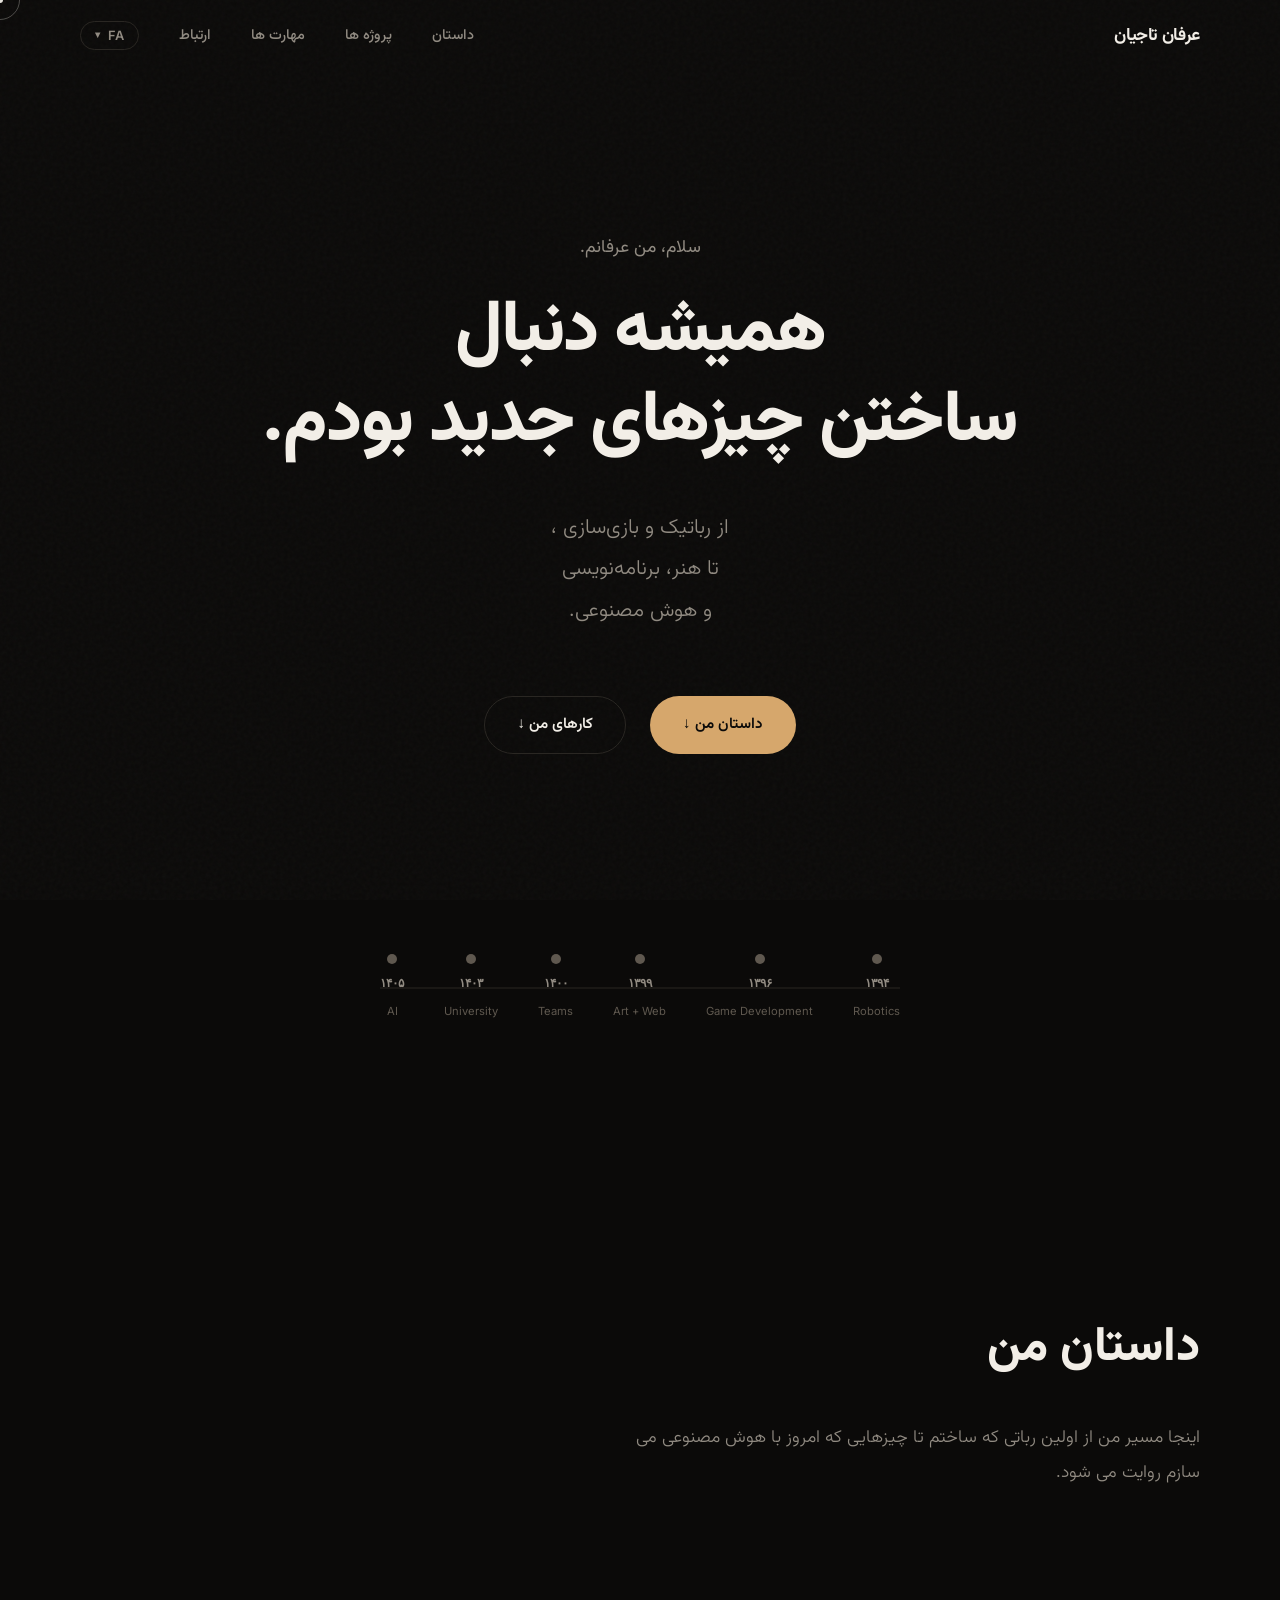
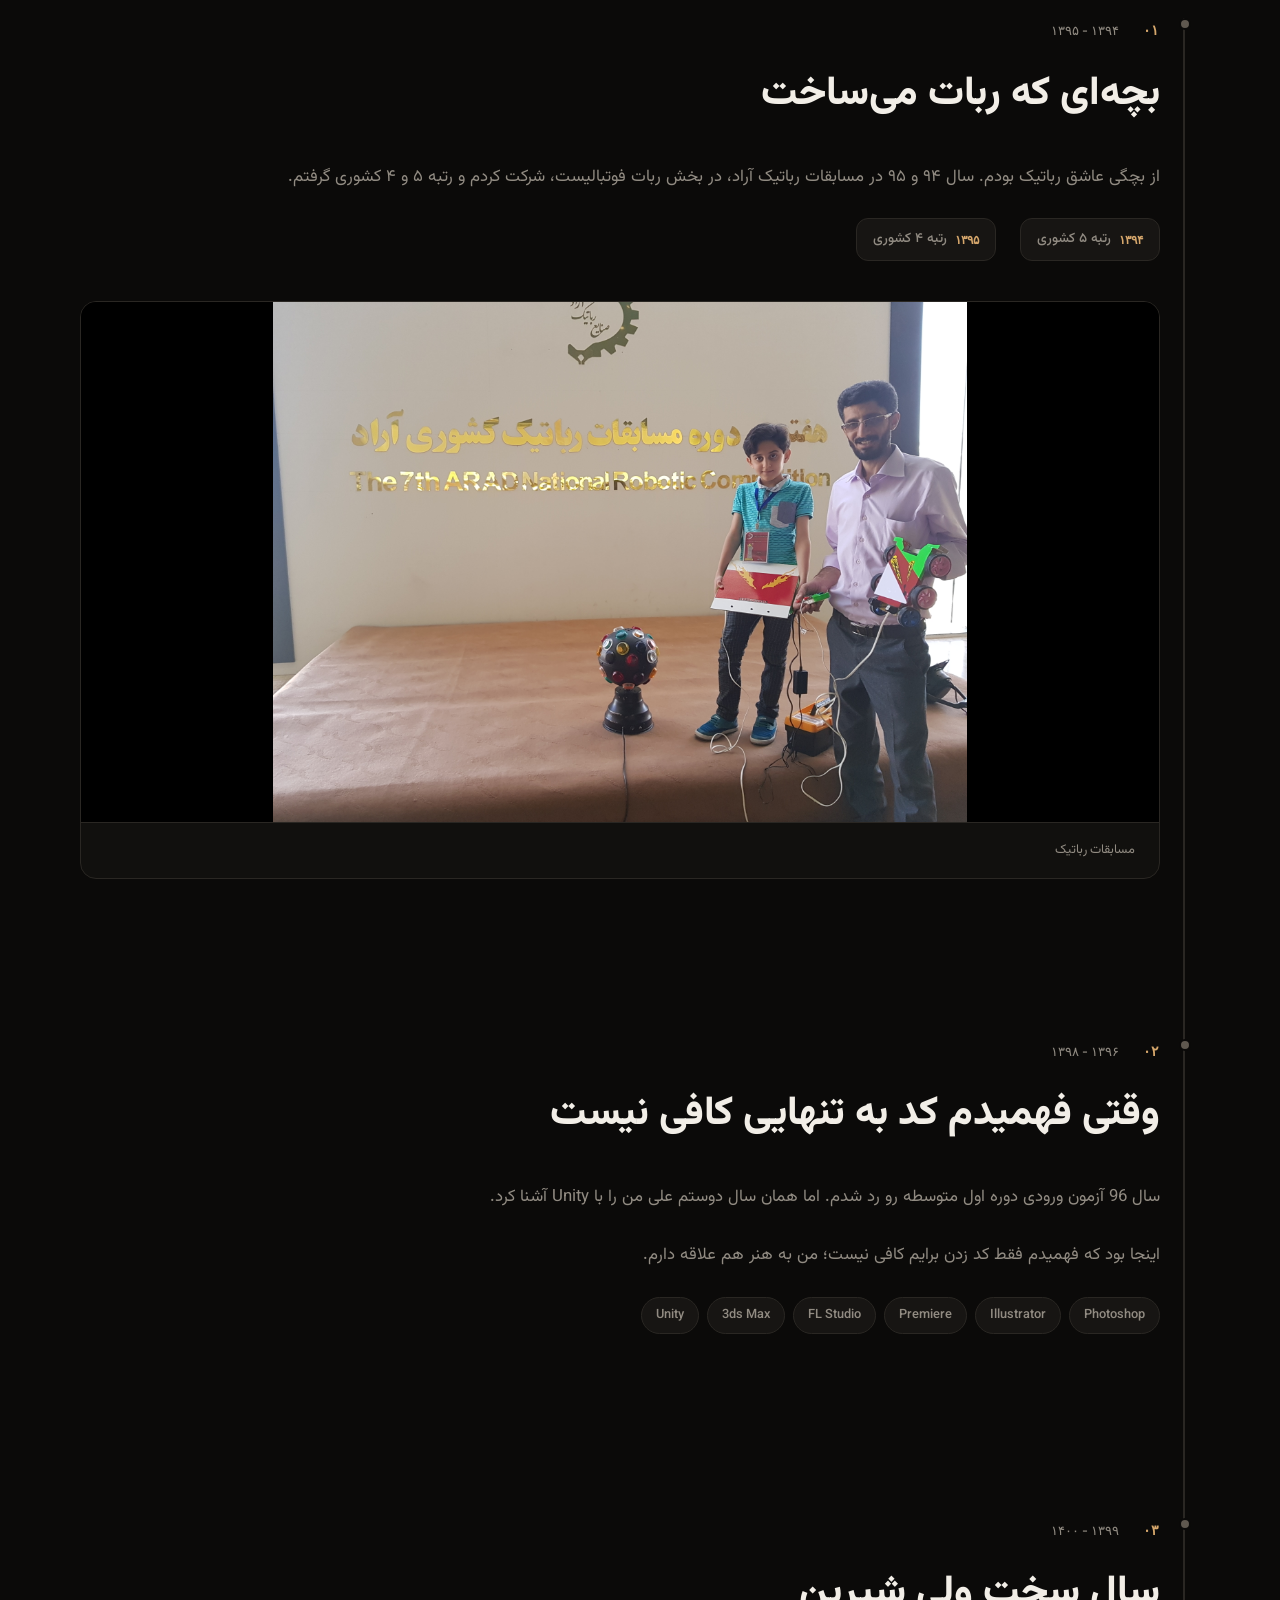
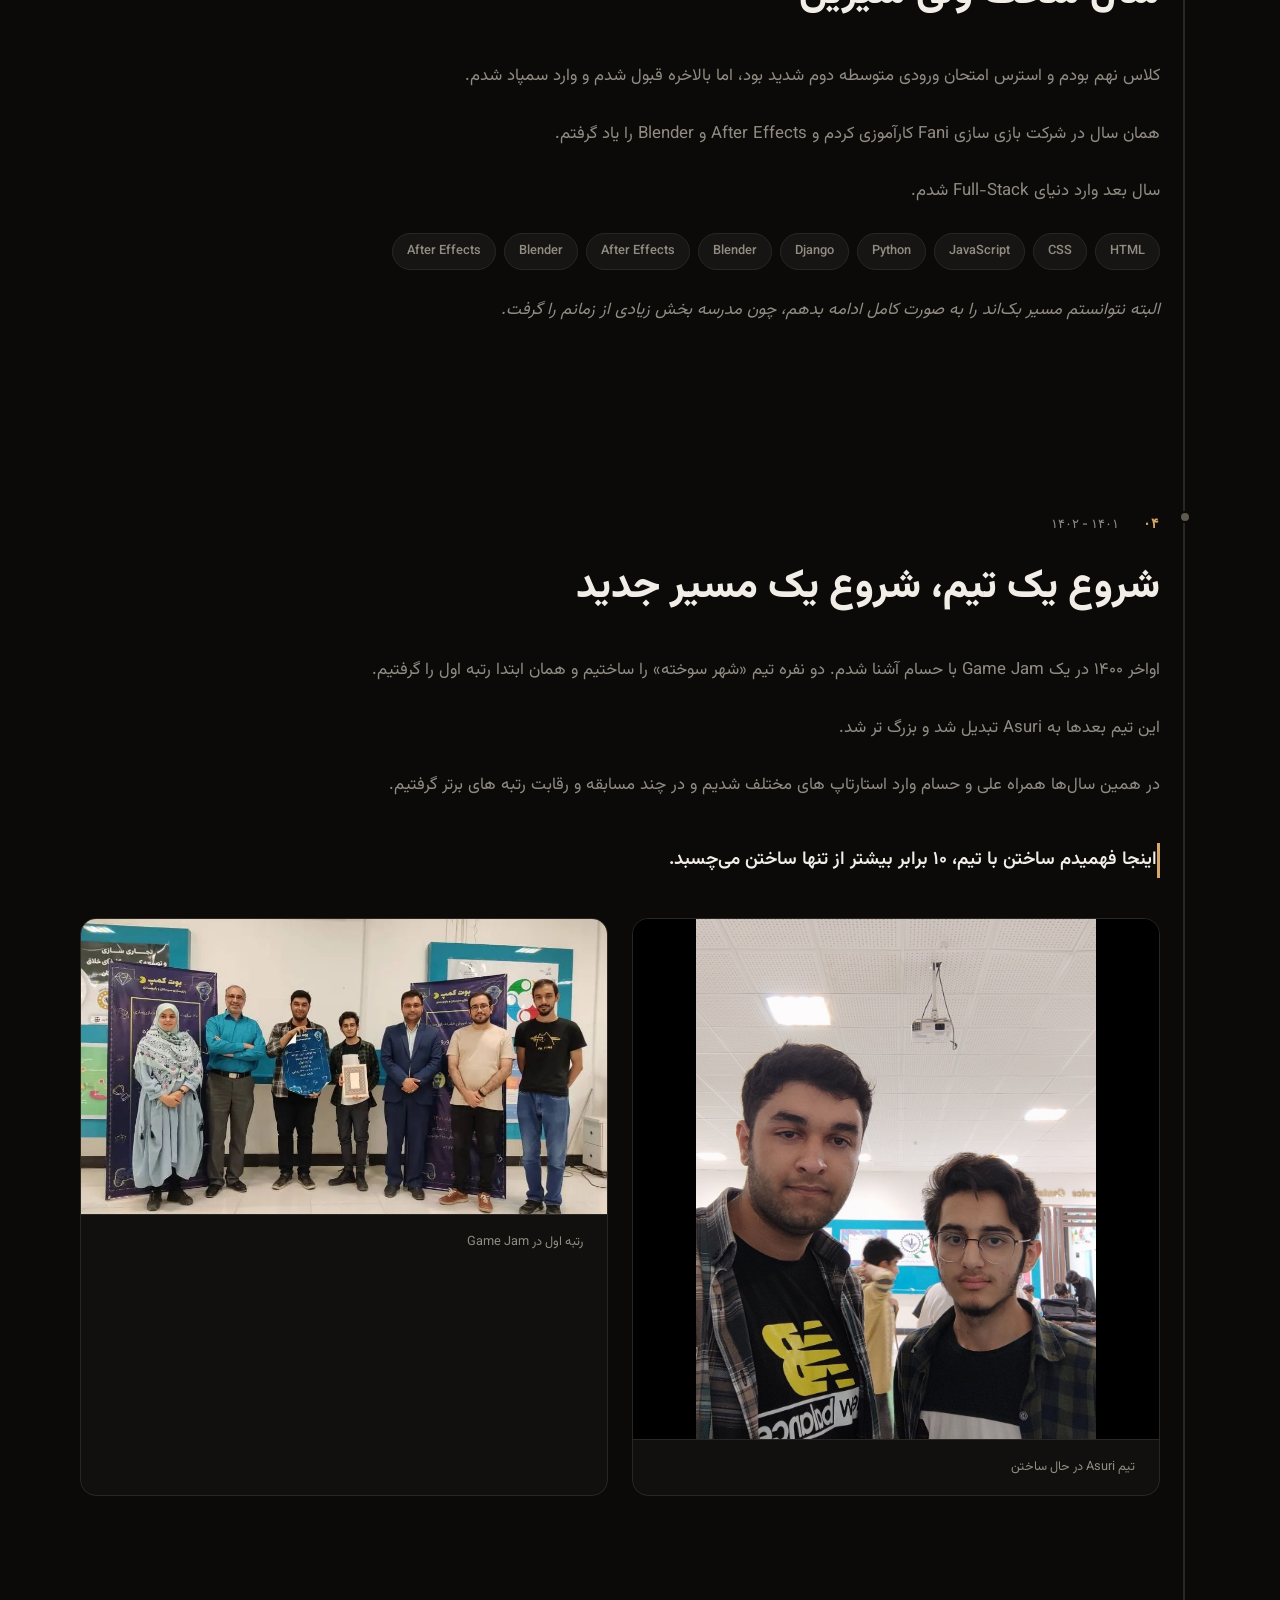
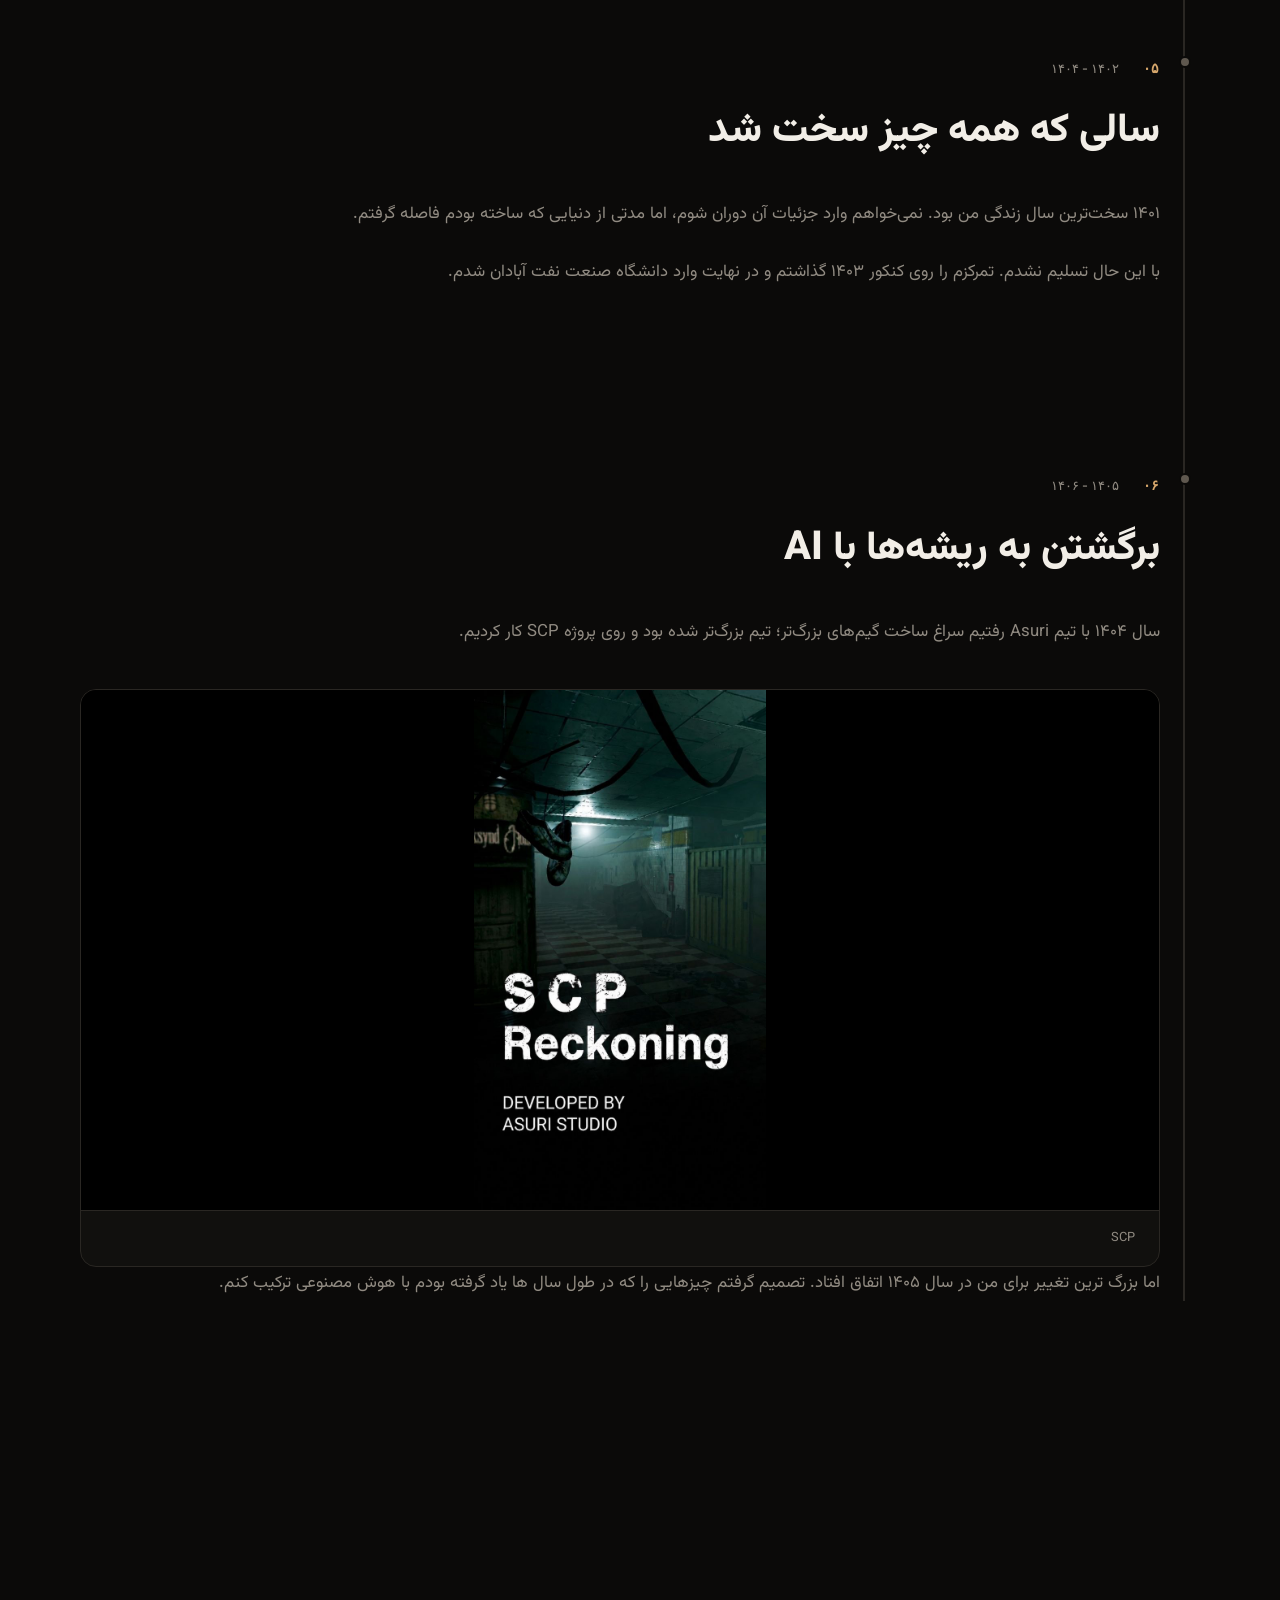
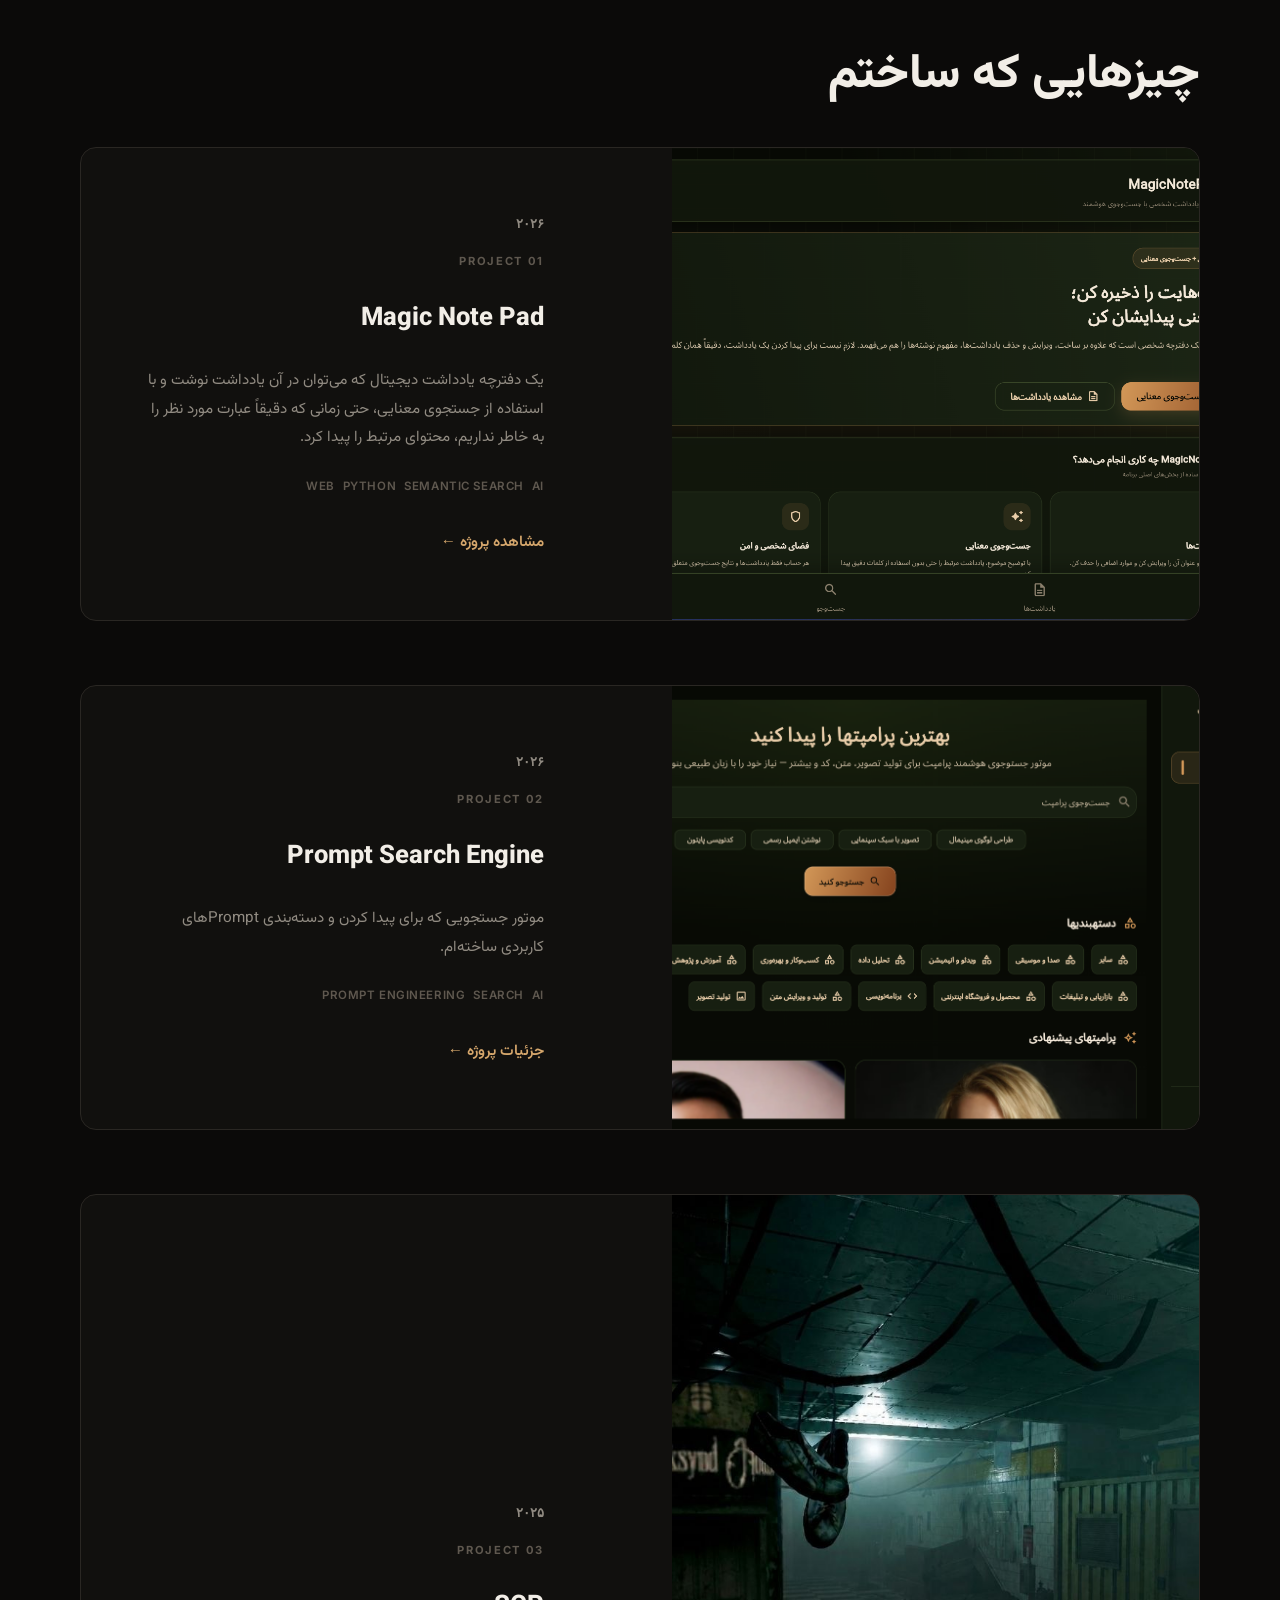
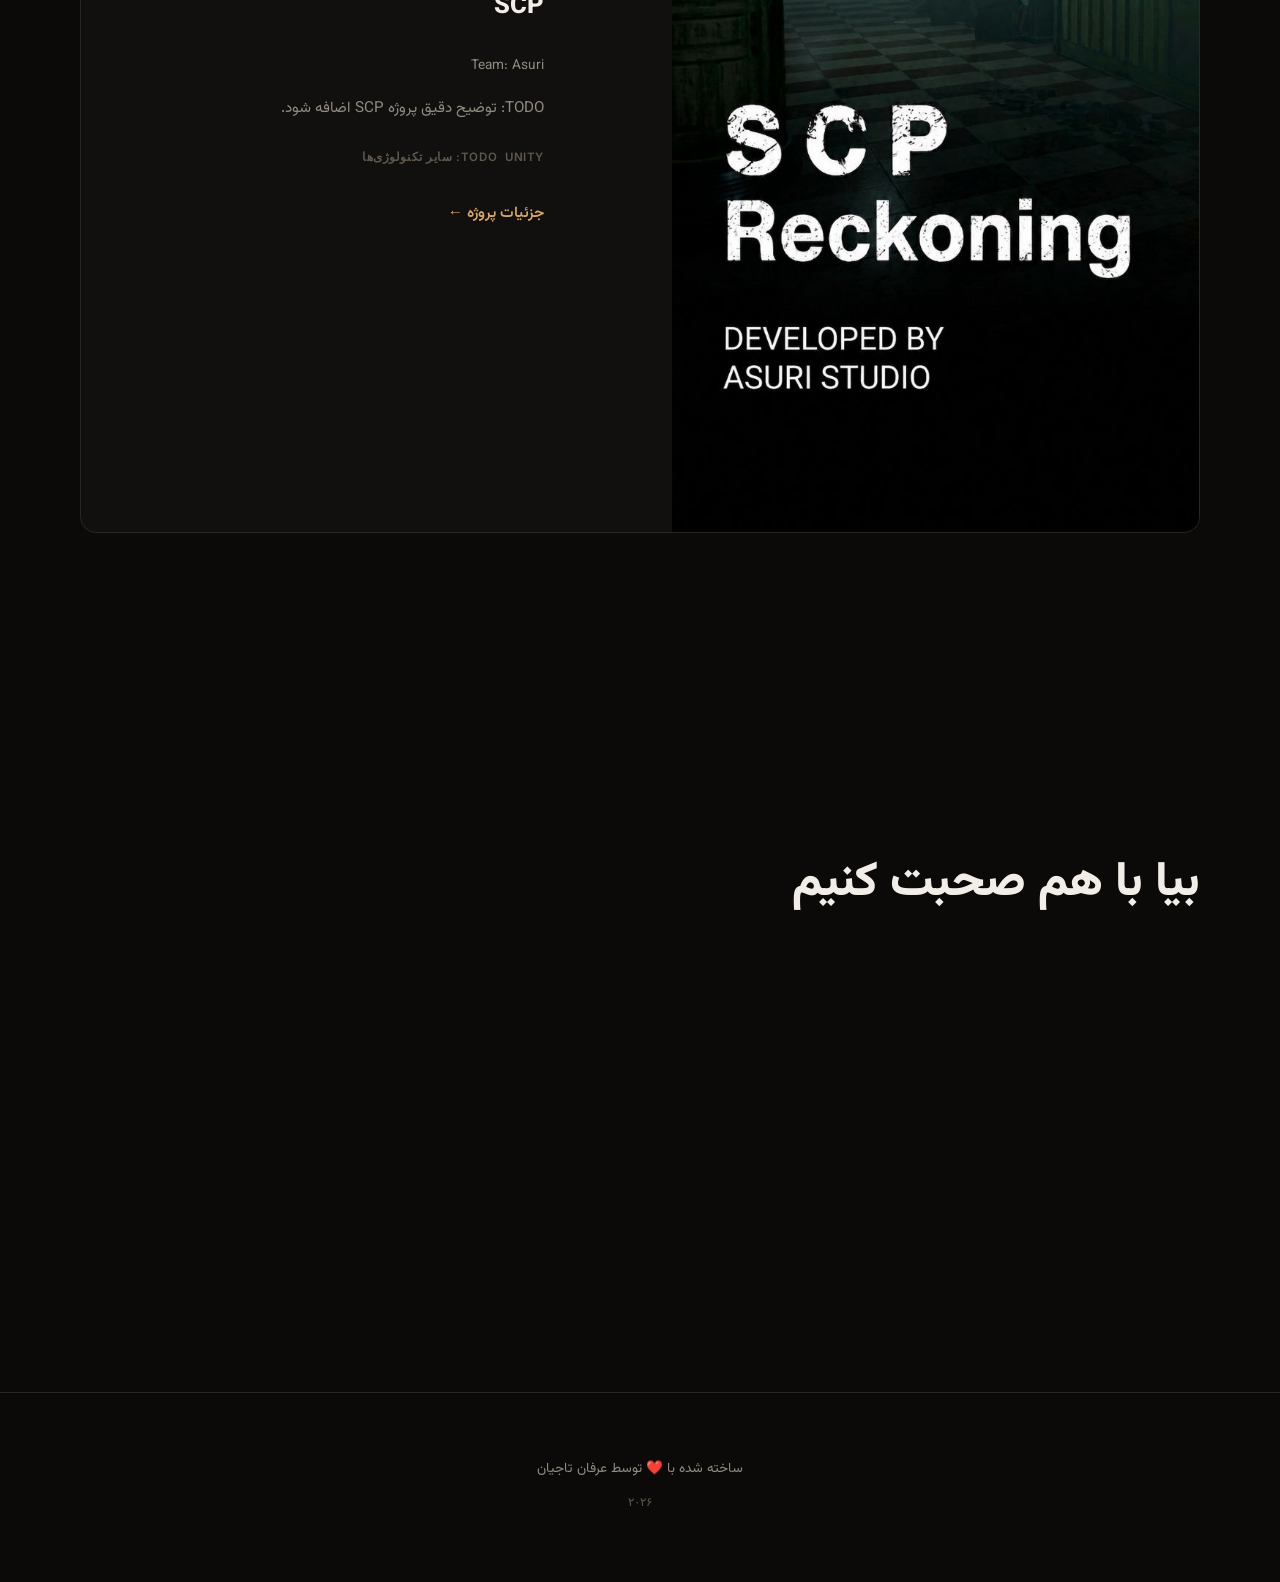
==== commit 835dfb94: "Remove Unity project story cards" ====
--- a/index.html
+++ b/index.html
@@ -222,19 +222,6 @@
                                     <span class="skill-tag">3ds Max</span>
                                     <span class="skill-tag">Unity</span>
                                 </div>
-                                <blockquote class="chapter-highlight">
-                                    اما دوست داشتنی ترین بخش برای من Level Design بود؛ جایی که کد و هنر به هم می‌رسند.
-                                </blockquote>
-                            </div>
-                            <div class="chapter-artifact">
-                                <div class="artifact-card">
-                                    <img src="assets/images/game-1.svg" alt="اولین پروژه‌های Unity" loading="lazy">
-                                    <span class="artifact-caption">اولین پروژه‌هایی که با Unity ساختم</span>
-                                </div>
-                                <div class="artifact-card">
-                                    <img src="assets/images/game-2.svg" alt="Level Design" loading="lazy">
-                                    <span class="artifact-caption">Level Design</span>
-                                </div>
                             </div>
                         </div>
                     </article>
--- a/style.css
+++ b/style.css
@@ -899,9 +899,18 @@
 
 .artifact-card img {
     width: 100%;
-    height: 200px;
-    object-fit: cover;
+    height: auto;
+    max-height: 520px;
+    aspect-ratio: auto;
+    object-fit: contain;
+    background: #000;
     transition: transform var(--duration-slow) var(--ease);
+}
+
+.artifact-card img[src*="robotics-competition"] {
+    object-fit: contain;
+    height: auto;
+    max-height: 520px;
 }
 
 .artifact-card:hover img {
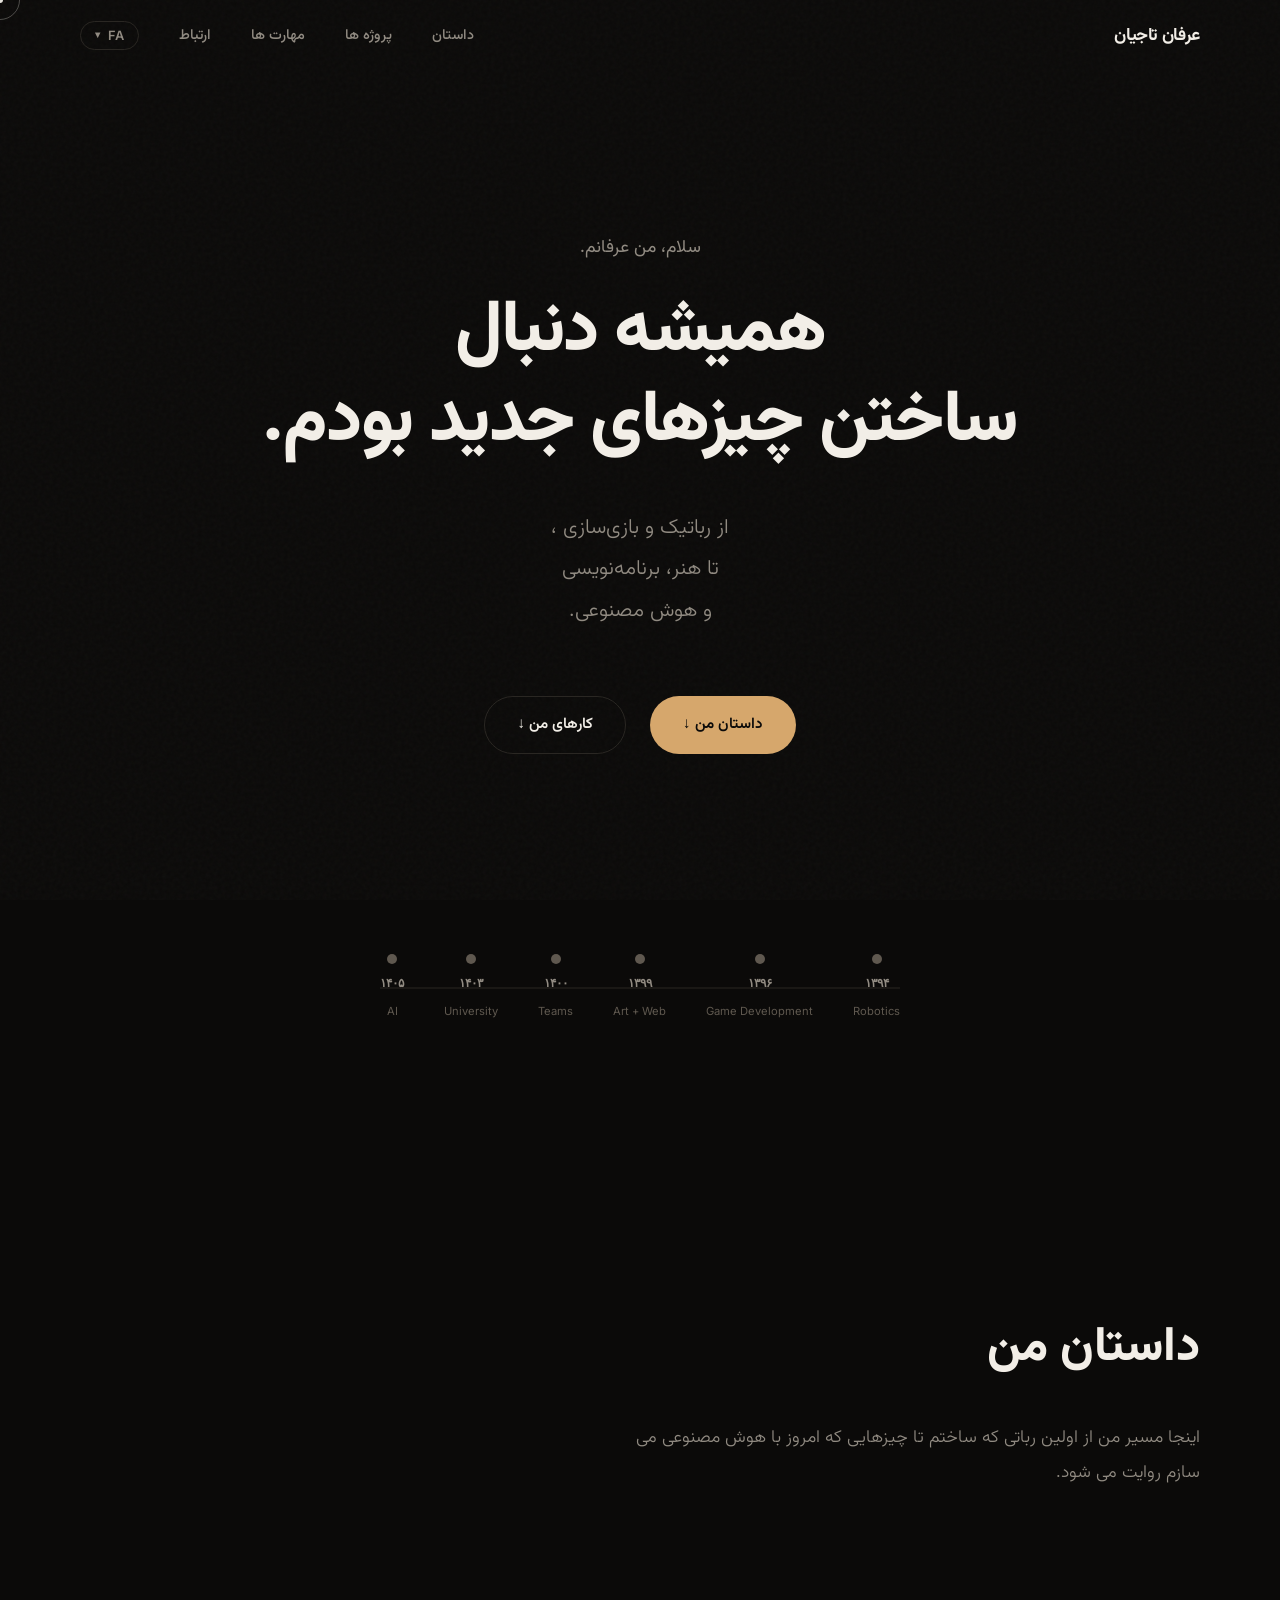
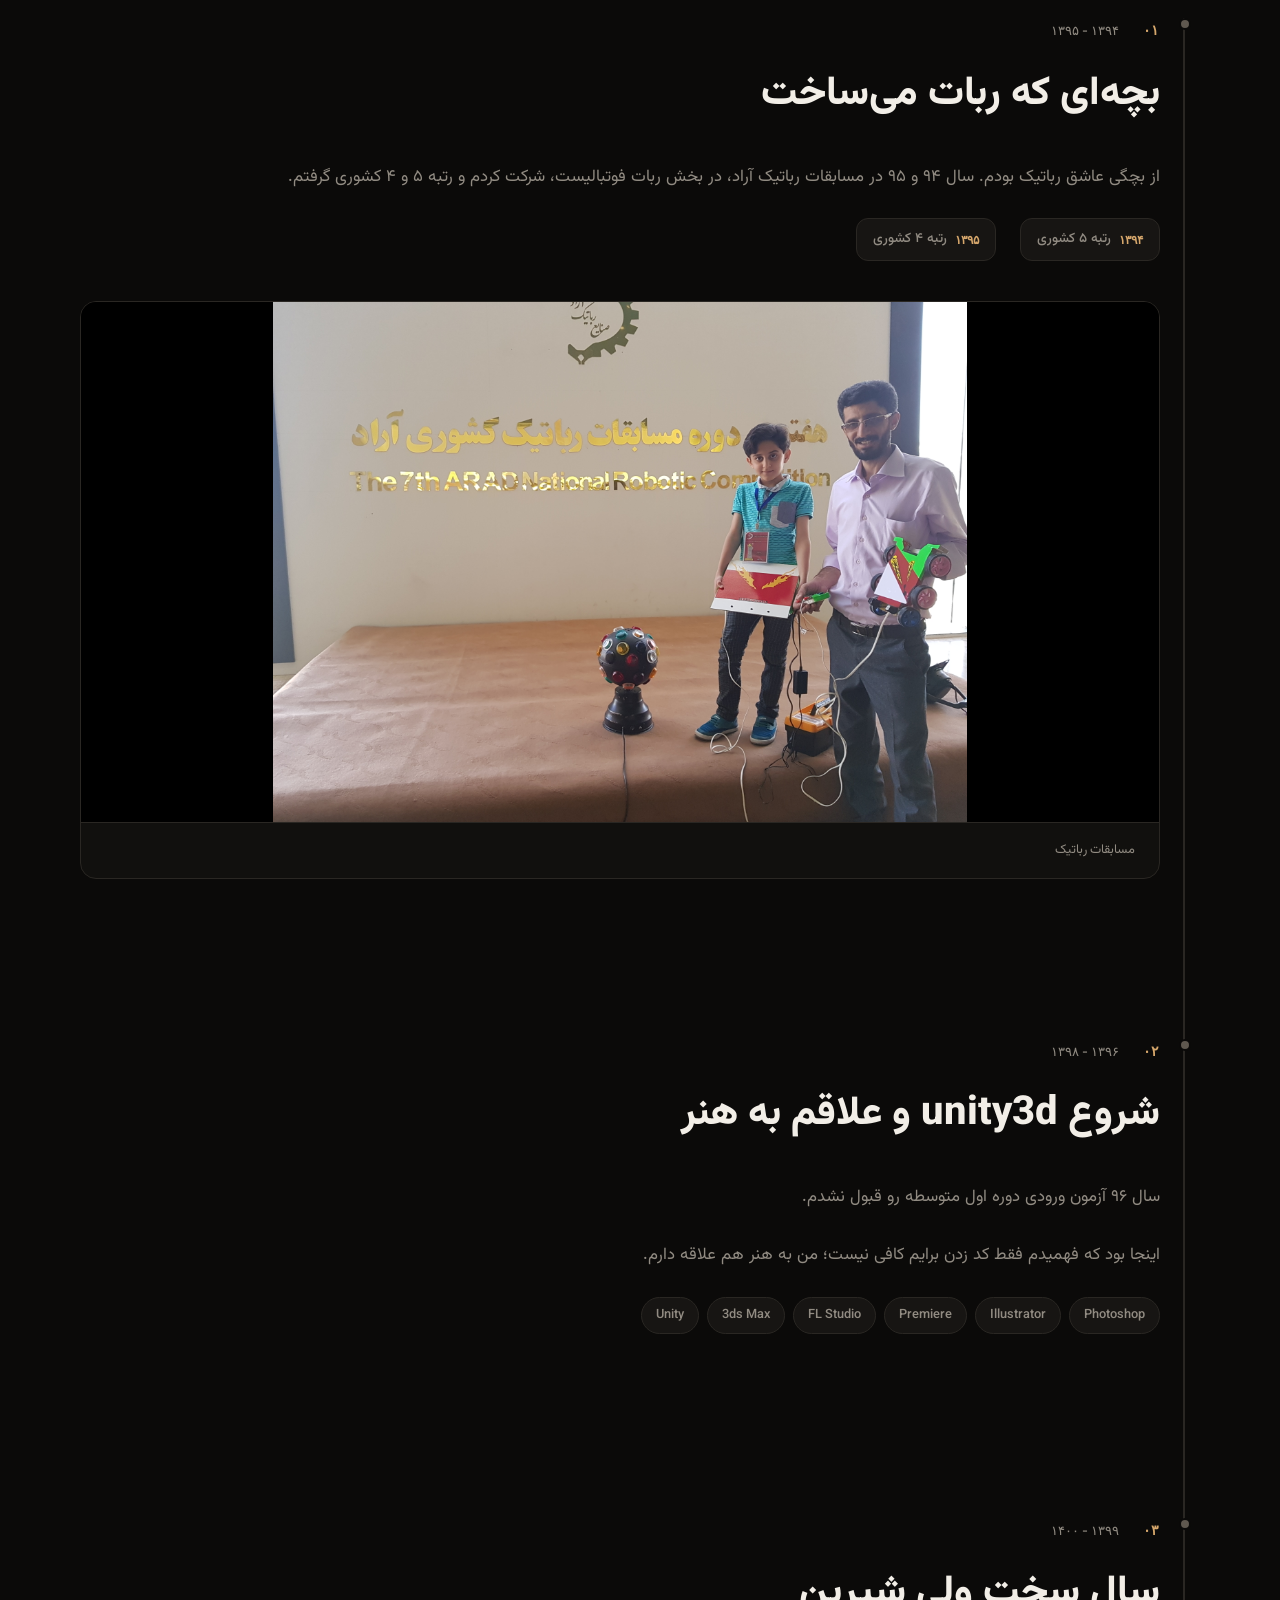
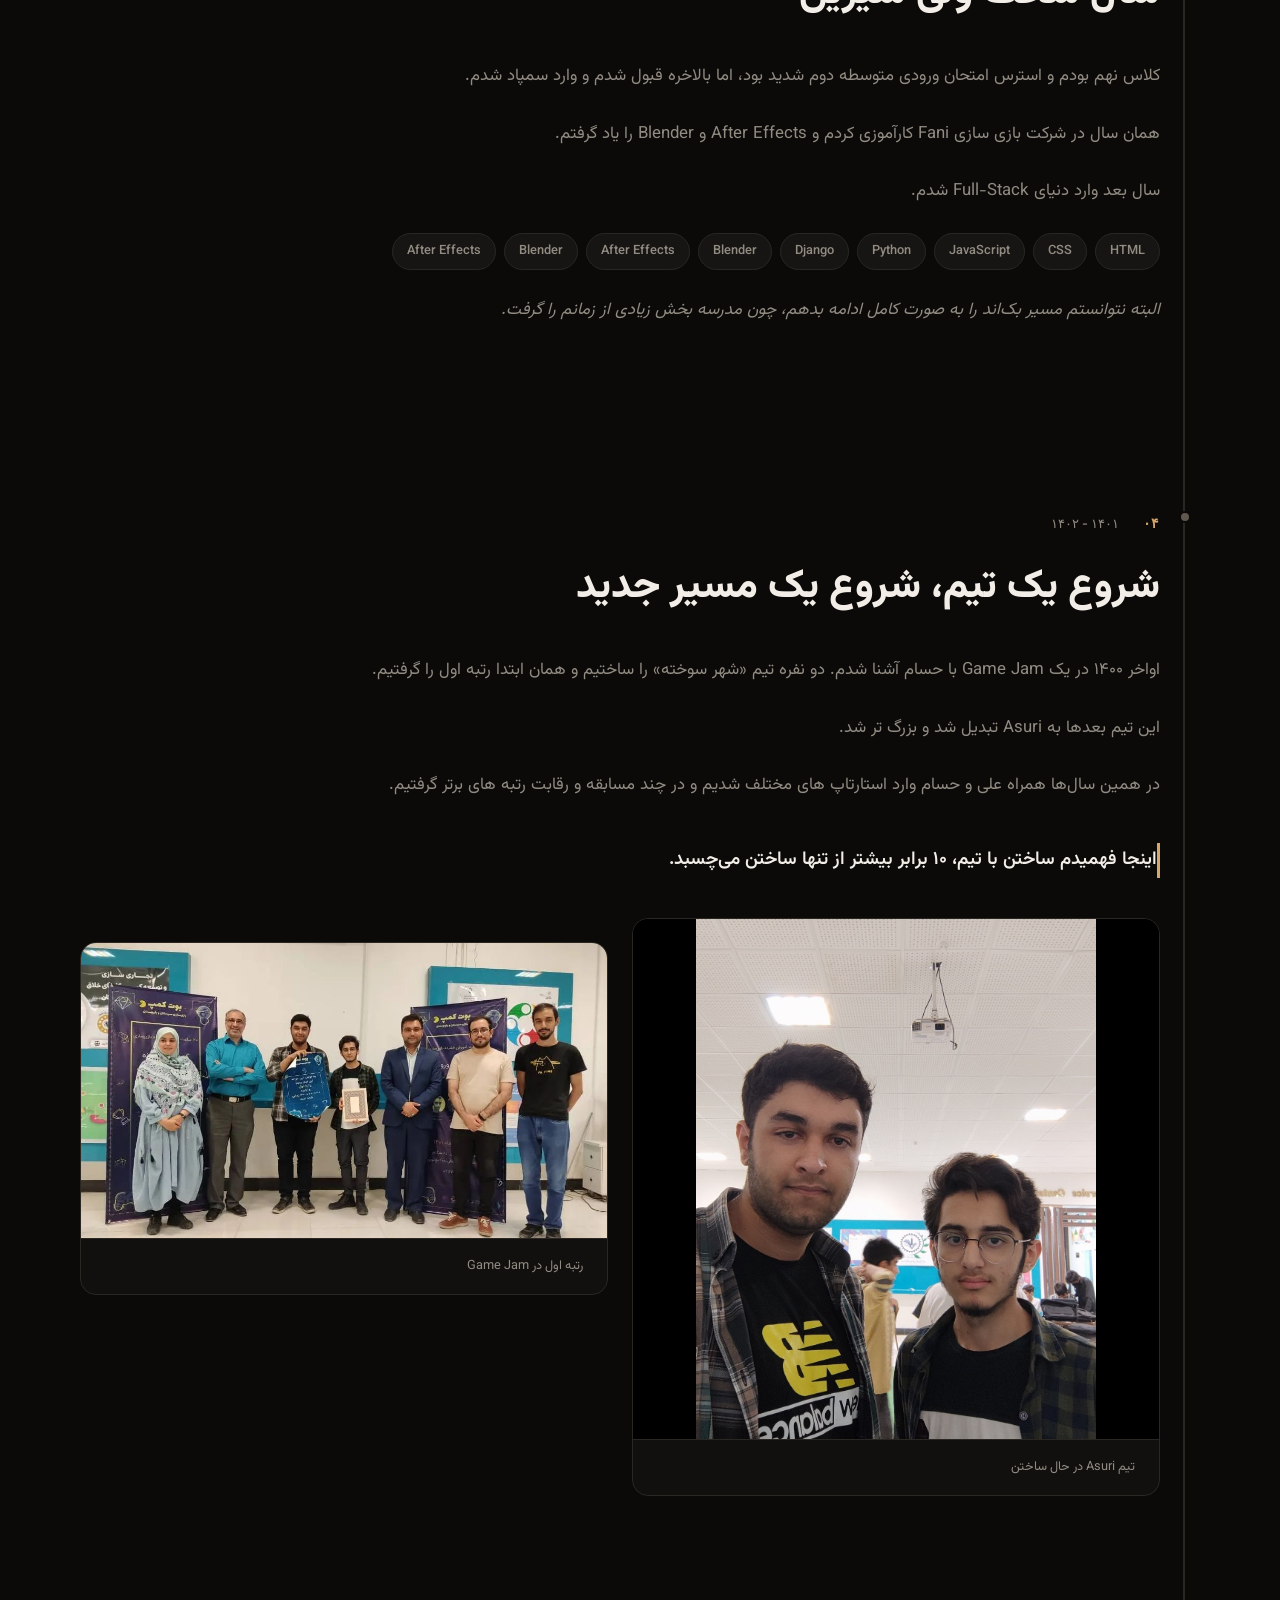
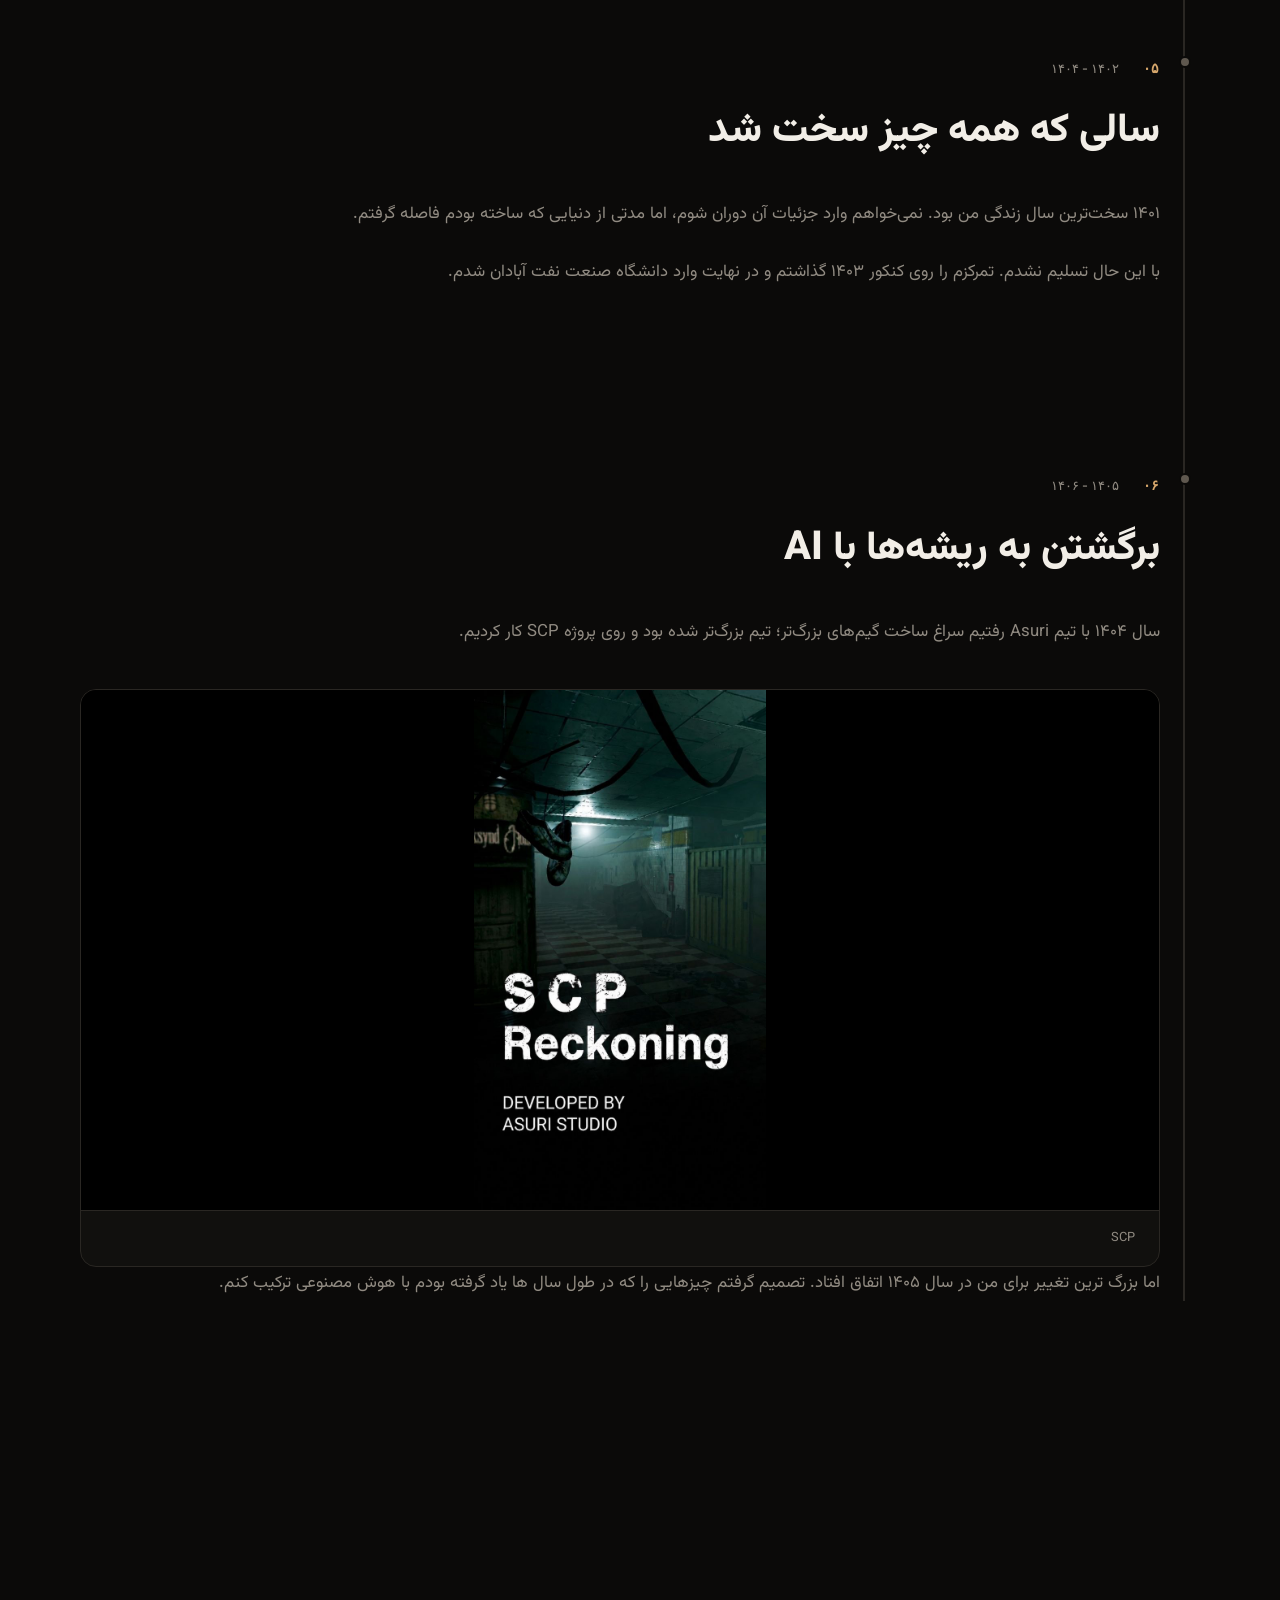
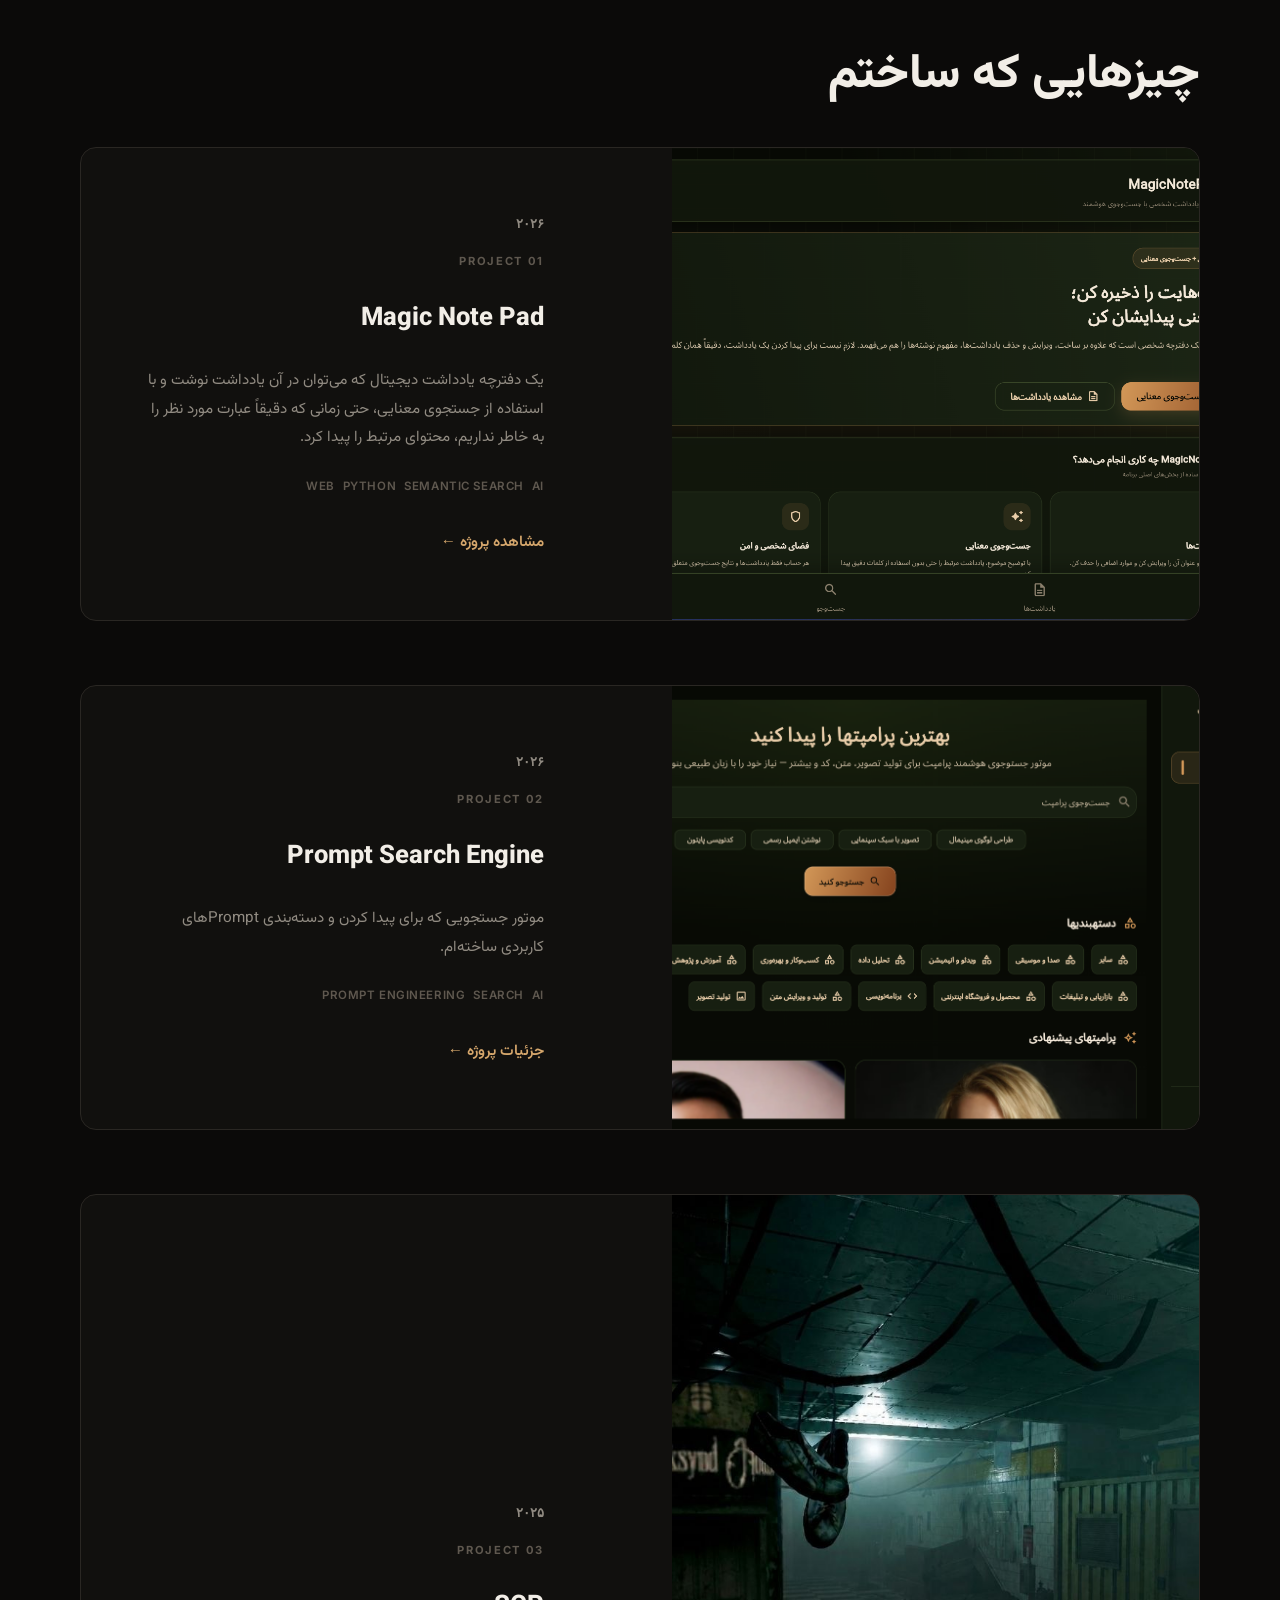
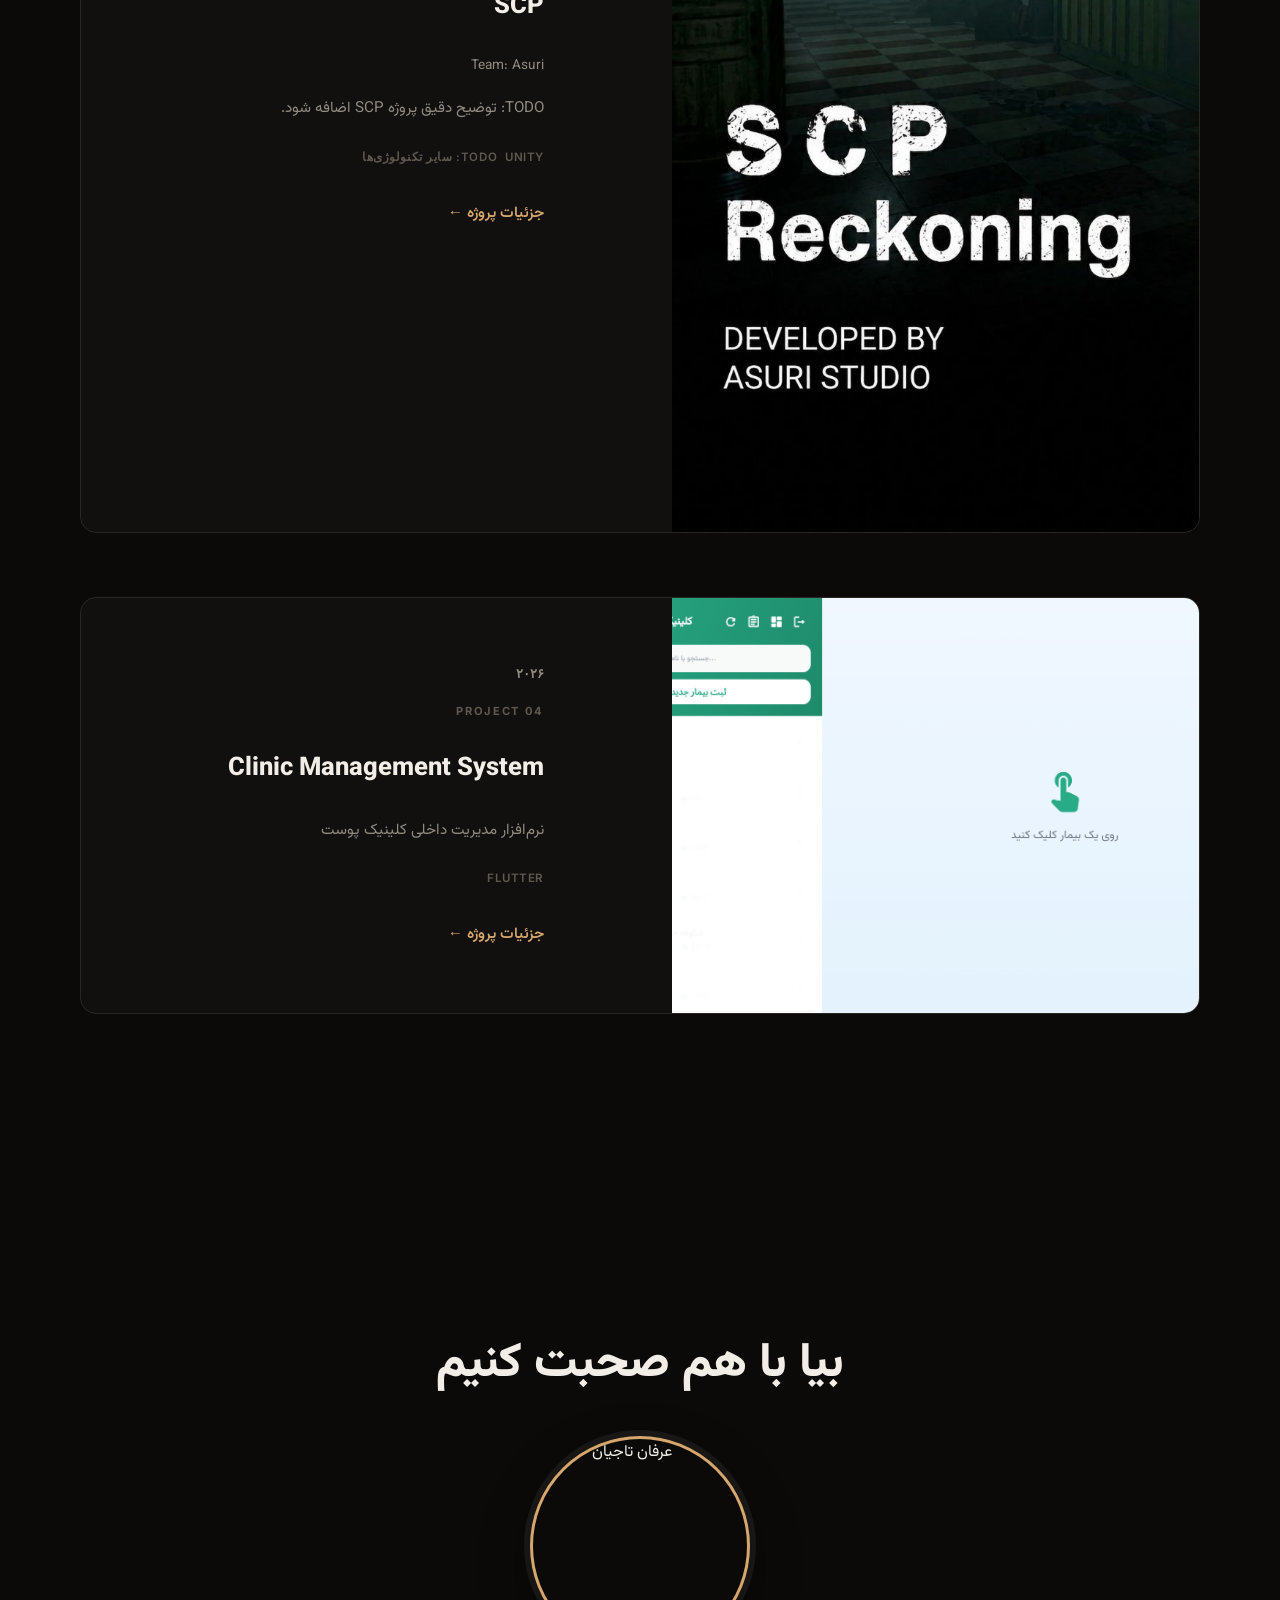
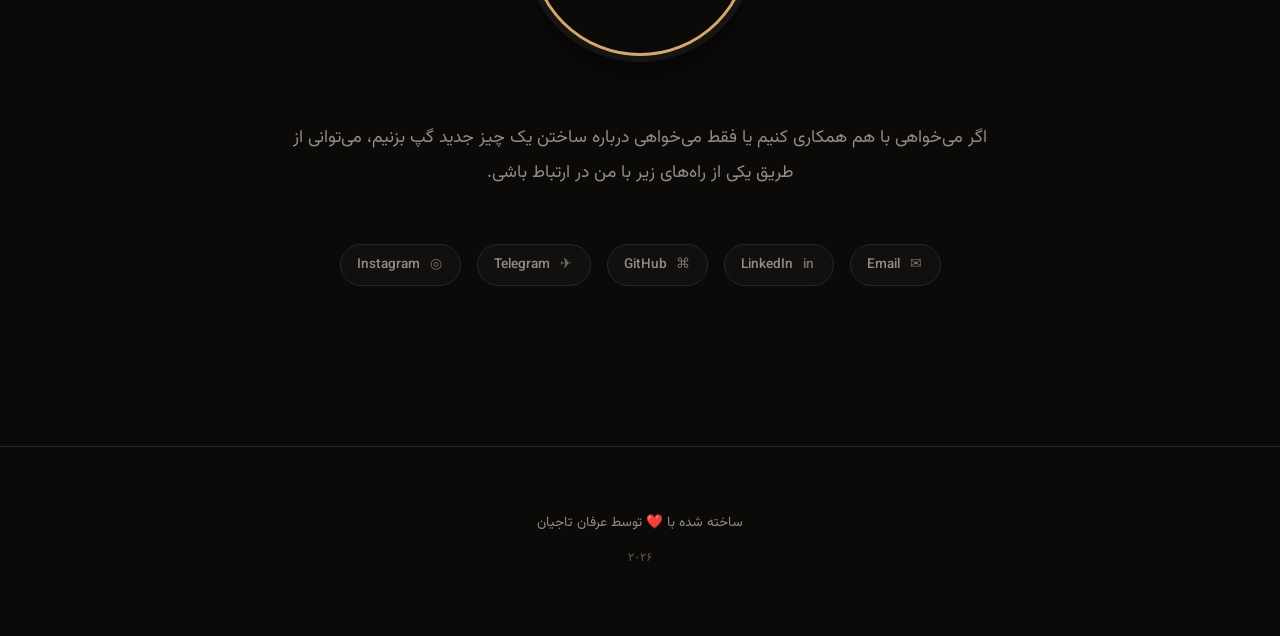
==== commit 3a4d94e1: "Add clinic project and centered contact section with portrait Add a fourth project (Clinic Managemen" ====
--- a/index.html
+++ b/index.html
@@ -210,9 +210,9 @@
                                 <span class="chapter-number">۰۲</span>
                                 <span class="chapter-date">۱۳۹۶ - ۱۳۹۸</span>
                             </div>
-                            <h3 class="chapter-title">وقتی فهمیدم کد به تنهایی کافی نیست</h3>
+                            <h3 class="chapter-title">شروع unity3d و علاقم به هنر</h3>
                             <div class="chapter-body">
-                                <p>سال 96 آزمون ورودی دوره اول متوسطه رو رد شدم. اما همان سال دوستم علی من را با Unity آشنا کرد.</p>
+                                <p>سال ۹۶ آزمون ورودی دوره اول متوسطه رو قبول نشدم.</p>
                                 <p>اینجا بود که فهمیدم فقط کد زدن برایم کافی نیست؛ من به هنر هم علاقه دارم.</p>
                                 <div class="chapter-skills">
                                     <span class="skill-tag">Photoshop</span>
@@ -401,6 +401,23 @@
                             <a href="#" class="project-link">جزئیات پروژه ←</a>
                         </div>
                     </article>
+
+                    <!-- Project 04 -->
+                    <article class="project-card reveal">
+                        <div class="project-image">
+                            <img src="assets/images/clinic.png" alt="Clinic Management System" loading="lazy">
+                        </div>
+                        <div class="project-info">
+                            <span class="project-year">۲۰۲۶</span>
+                            <span class="project-number">PROJECT 04</span>
+                            <h3 class="project-title">Clinic Management System</h3>
+                            <p class="project-desc">نرم‌افزار مدیریت داخلی کلینیک پوست</p>
+                            <div class="project-tech">
+                                <span>Flutter</span>
+                            </div>
+                            <a href="#" class="project-link">جزئیات پروژه ←</a>
+                        </div>
+                    </article>
                 </div>
             </div>
         </section>
@@ -477,6 +494,9 @@
             <div class="container">
                 <h2 class="section-title reveal">بیا با هم صحبت کنیم</h2>
                 <div class="contact-content reveal">
+                    <div class="contact-portrait">
+                        <img src="assets/images/me.jpg" alt="عرفان تاجیان" loading="lazy">
+                    </div>
                     <p class="contact-text">اگر می‌خواهی با هم همکاری کنیم یا فقط می‌خواهی درباره ساختن یک چیز جدید گپ بزنیم، می‌توانی از طریق یکی از راه‌های زیر با من در ارتباط باشی.</p>
                     <div class="contact-links">
                         <a href="mailto:erfan.tajiyan@gmail.com" class="contact-link">
--- a/style.css
+++ b/style.css
@@ -1,1591 +1,1638 @@
-/* ============================================
-   Digital Life Archive — Erfan Tajian
-   Design System & Complete Styles
-   ============================================ */
-
-/* --- CSS Custom Properties --- */
-:root {
-    /* Colors */
-    --bg-primary: #0B0A09;
-    --bg-secondary: #11100E;
-    --bg-surface: #171513;
-    --text-primary: #F2EEE7;
-    --text-secondary: #918B82;
-    --accent: #D6A76C;
-    --accent-hover: #E5B86B;
-    --border: #2A2723;
-    --border-light: #1C1A17;
-    --node-inactive: #5F584F;
-    --grid-color: #161412;
-
-    /* Typography */
-    --font-fa: 'Vazirmatn', sans-serif;
-    --font-en: 'Inter', sans-serif;
-
-    /* Spacing */
-    --space-xs: 0.5rem;
-    --space-sm: 1rem;
-    --space-md: 1.5rem;
-    --space-lg: 2.5rem;
-    --space-xl: 4rem;
-    --space-2xl: 6rem;
-    --space-3xl: 10rem;
-
-    /* Layout */
-    --container-max: 1200px;
-    --nav-height: 72px;
-
-    /* Transitions */
-    --ease: cubic-bezier(0.25, 0.1, 0.25, 1);
-    --duration: 400ms;
-    --duration-fast: 200ms;
-    --duration-slow: 700ms;
-
-    /* Border Radius */
-    --radius-sm: 8px;
-    --radius-md: 12px;
-    --radius-lg: 16px;
-    --radius-full: 999px;
-}
-
-/* --- Reset & Base --- */
-*,
-*::before,
-*::after {
-    margin: 0;
-    padding: 0;
-    box-sizing: border-box;
-}
-
-html {
-    scroll-behavior: smooth;
-    font-size: 16px;
-    -webkit-font-smoothing: antialiased;
-    -moz-osx-font-smoothing: grayscale;
-}
-
-body {
-    font-family: var(--font-fa);
-    background-color: var(--bg-primary);
-    color: var(--text-primary);
-    line-height: 1.8;
-    overflow-x: hidden;
-    min-height: 100vh;
-    position: relative;
-}
-
-/* Subtle noise texture */
-body::before {
-    content: '';
-    position: fixed;
-    inset: 0;
-    background-image: url("data:image/svg+xml,%3Csvg viewBox='0 0 256 256' xmlns='http://www.w3.org/2000/svg'%3E%3Cfilter id='noise'%3E%3CfeTurbulence type='fractalNoise' baseFrequency='0.9' numOctaves='4' stitchTiles='stitch'/%3E%3C/filter%3E%3Crect width='100%25' height='100%25' filter='url(%23noise)' opacity='0.03'/%3E%3C/svg%3E");
-    pointer-events: none;
-    z-index: 0;
-}
-
-/* Decorative grid */
-body::after {
-    content: '';
-    position: fixed;
-    inset: 0;
-    background-image: 
-        linear-gradient(var(--grid-color) 1px, transparent 1px),
-        linear-gradient(90deg, var(--grid-color) 1px, transparent 1px);
-    background-size: 80px 80px;
-    opacity: 0.12;
-    pointer-events: none;
-    z-index: 0;
-}
-
-a {
-    color: inherit;
-    text-decoration: none;
-}
-
-img {
-    max-width: 100%;
-    height: auto;
-    display: block;
-}
-
-ul {
-    list-style: none;
-}
-
-button {
-    background: none;
-    border: none;
-    color: inherit;
-    cursor: pointer;
-    font-family: inherit;
-}
-
-/* --- Container --- */
-.container {
-    max-width: var(--container-max);
-    margin-inline: auto;
-    padding-inline: var(--space-lg);
-}
-
-/* --- Custom Cursor --- */
-.cursor {
-    display: none;
-}
-
-@media (hover: hover) and (pointer: fine) {
-    .cursor {
-        display: block;
-        position: fixed;
-        inset: 0;
-        pointer-events: none;
-        z-index: 9999;
-        mix-blend-mode: difference;
-    }
-
-    .cursor-dot {
-        width: 6px;
-        height: 6px;
-        background: var(--text-primary);
-        border-radius: 50%;
-        position: fixed;
-        transform: translate(-50%, -50%);
-        transition: width 0.2s var(--ease), height 0.2s var(--ease), background 0.2s var(--ease);
-    }
-
-    .cursor-circle {
-        width: 40px;
-        height: 40px;
-        border: 1px solid rgba(242, 238, 231, 0.3);
-        border-radius: 50%;
-        position: fixed;
-        transform: translate(-50%, -50%);
-        transition: width 0.3s var(--ease), height 0.3s var(--ease), border-color 0.3s var(--ease), opacity 0.3s var(--ease);
-    }
-
-    .cursor.cursor--hover .cursor-dot {
-        width: 10px;
-        height: 10px;
-        background: var(--accent);
-    }
-
-    .cursor.cursor--hover .cursor-circle {
-        width: 60px;
-        height: 60px;
-        border-color: var(--accent);
-    }
-
-    body {
-        cursor: none;
-    }
-
-    a, button, .project-card, .skill-tag, .achievement-item {
-        cursor: none;
-    }
-}
-
-/* --- Header / Navigation --- */
-.header {
-    position: fixed;
-    top: 0;
-    left: 0;
-    right: 0;
-    height: var(--nav-height);
-    z-index: 100;
-    transition: background var(--duration) var(--ease), height var(--duration) var(--ease), backdrop-filter var(--duration) var(--ease);
-}
-
-.header.scrolled {
-    background: rgba(11, 10, 9, 0.85);
-    backdrop-filter: blur(12px);
-    -webkit-backdrop-filter: blur(12px);
-    height: 60px;
-    border-bottom: 1px solid var(--border);
-}
-
-.nav {
-    max-width: var(--container-max);
-    margin-inline: auto;
-    padding-inline: var(--space-lg);
-    height: 100%;
-    display: flex;
-    align-items: center;
-    justify-content: space-between;
-}
-
-.nav-logo {
-    font-weight: 700;
-    font-size: 1.1rem;
-    letter-spacing: -0.02em;
-    transition: color var(--duration-fast) var(--ease);
-}
-
-.nav-logo:hover {
-    color: var(--accent);
-}
-
-.nav-links {
-    display: flex;
-    align-items: center;
-    gap: var(--space-lg);
-}
-
-.nav-link {
-    font-size: 0.9rem;
-    font-weight: 500;
-    color: var(--text-secondary);
-    transition: color var(--duration-fast) var(--ease);
-    position: relative;
-}
-
-.nav-link::after {
-    content: '';
-    position: absolute;
-    bottom: -4px;
-    right: 0;
-    width: 0;
-    height: 1px;
-    background: var(--accent);
-    transition: width var(--duration) var(--ease);
-}
-
-.nav-link:hover {
-    color: var(--text-primary);
-}
-
-.nav-link:hover::after {
-    width: 100%;
-}
-
-/* Language Switcher (Dropdown) */
-.nav-langs {
-    position: relative;
-}
-
-.nav-lang-btn {
-    display: inline-flex;
-    align-items: center;
-    gap: 8px;
-    font-family: var(--font-en);
-    font-size: 0.8rem;
-    font-weight: 600;
-    color: var(--text-secondary);
-    padding: 6px 14px;
-    border: 1px solid var(--border);
-    border-radius: var(--radius-full);
-    background: transparent;
-    transition: all var(--duration-fast) var(--ease);
-}
-
-.nav-lang-btn:hover,
-.nav-langs.open .nav-lang-btn {
-    color: var(--accent);
-    border-color: var(--accent);
-}
-
-.lang-caret {
-    font-size: 0.6rem;
-    line-height: 1;
-    transition: transform var(--duration-fast) var(--ease);
-}
-
-.nav-langs.open .lang-caret {
-    transform: rotate(180deg);
-}
-
-.lang-dropdown {
-    position: absolute;
-    top: calc(100% + 10px);
-    inset-inline-end: 0;
-    min-width: 150px;
-    background: var(--bg-surface);
-    border: 1px solid var(--border);
-    border-radius: var(--radius-md);
-    padding: 6px;
-    box-shadow: 0 16px 40px rgba(0, 0, 0, 0.45);
-    opacity: 0;
-    visibility: hidden;
-    transform: translateY(-6px);
-    transition: opacity var(--duration-fast) var(--ease), transform var(--duration-fast) var(--ease), visibility var(--duration-fast) var(--ease);
-    z-index: 120;
-}
-
-.nav-langs.open .lang-dropdown {
-    opacity: 1;
-    visibility: visible;
-    transform: translateY(0);
-}
-
-.lang-option {
-    display: flex;
-    align-items: center;
-    justify-content: space-between;
-    gap: var(--space-md);
-    padding: 8px 12px;
-    border-radius: var(--radius-sm);
-    font-size: 0.88rem;
-    font-weight: 500;
-    color: var(--text-secondary);
-    transition: all var(--duration-fast) var(--ease);
-}
-
-.lang-option:hover {
-    background: var(--bg-secondary);
-    color: var(--text-primary);
-}
-
-.lang-option.active {
-    color: var(--accent);
-}
-
-.lang-option-code {
-    font-family: var(--font-en);
-    font-size: 0.7rem;
-    font-weight: 700;
-    color: var(--node-inactive);
-}
-
-.lang-option.active .lang-option-code {
-    color: var(--accent);
-}
-
-/* Mobile Toggle */
-.nav-toggle {
-    display: none;
-    flex-direction: column;
-    gap: 5px;
-    padding: 8px;
-    z-index: 110;
-}
-
-.nav-toggle span {
-    display: block;
-    width: 22px;
-    height: 2px;
-    background: var(--text-primary);
-    transition: all var(--duration-fast) var(--ease);
-    transform-origin: center;
-}
-
-.nav-toggle.active span:nth-child(1) {
-    transform: rotate(45deg) translate(5px, 5px);
-}
-
-.nav-toggle.active span:nth-child(2) {
-    opacity: 0;
-}
-
-.nav-toggle.active span:nth-child(3) {
-    transform: rotate(-45deg) translate(5px, -5px);
-}
-
-/* Mobile Menu */
-.mobile-menu {
-    position: fixed;
-    inset: 0;
-    background: rgba(11, 10, 9, 0.97);
-    z-index: 99;
-    display: flex;
-    align-items: center;
-    justify-content: center;
-    opacity: 0;
-    visibility: hidden;
-    transition: opacity var(--duration) var(--ease), visibility var(--duration) var(--ease);
-}
-
-.mobile-menu.active {
-    opacity: 1;
-    visibility: visible;
-}
-
-.mobile-menu-links {
-    text-align: center;
-    display: flex;
-    flex-direction: column;
-    gap: var(--space-lg);
-}
-
-.mobile-link {
-    font-size: 1.5rem;
-    font-weight: 600;
-    color: var(--text-secondary);
-    transition: color var(--duration-fast) var(--ease);
-}
-
-.mobile-link:hover {
-    color: var(--accent);
-}
-
-.mobile-langs {
-    display: flex;
-    justify-content: center;
-    padding-top: var(--space-sm);
-}
-
-.mobile-langs .nav-langs {
-    position: relative;
-}
-
-.mobile-langs .nav-lang-btn {
-    font-size: 1rem;
-    padding: 10px 28px;
-}
-
-/* --- Progress Indicator --- */
-.progress-indicator {
-    position: fixed;
-    top: 50%;
-    left: var(--space-md);
-    transform: translateY(-50%);
-    display: flex;
-    flex-direction: column;
-    align-items: center;
-    gap: var(--space-sm);
-    z-index: 50;
-    opacity: 0;
-    transition: opacity var(--duration) var(--ease);
-    pointer-events: none;
-}
-
-.progress-indicator.visible {
-    opacity: 1;
-}
-
-.progress-label {
-    font-family: var(--font-en);
-    font-size: 0.6rem;
-    font-weight: 700;
-    letter-spacing: 0.15em;
-    color: var(--text-secondary);
-    writing-mode: vertical-rl;
-    text-orientation: mixed;
-    transform: rotate(180deg);
-    white-space: nowrap;
-}
-
-.progress-bar {
-    display: flex;
-    align-items: center;
-}
-
-.progress-track {
-    display: flex;
-    flex-direction: column;
-    align-items: center;
-    gap: 4px;
-}
-
-.progress-year {
-    font-family: var(--font-en);
-    font-size: 0.6rem;
-    font-weight: 600;
-    color: var(--text-secondary);
-    letter-spacing: 0.05em;
-}
-
-.progress-line {
-    width: 2px;
-    height: 120px;
-    background: var(--border);
-    position: relative;
-    border-radius: 1px;
-}
-
-.progress-fill {
-    position: absolute;
-    top: 0;
-    right: 0;
-    width: 100%;
-    height: 0%;
-    background: var(--accent);
-    border-radius: 1px;
-    transition: height 100ms linear;
-}
-
-.progress-dot {
-    position: absolute;
-    top: 0%;
-    right: 50%;
-    width: 8px;
-    height: 8px;
-    background: var(--accent);
-    border-radius: 50%;
-    transform: translate(50%, -50%);
-    transition: top 100ms linear;
-    box-shadow: 0 0 8px rgba(214, 167, 108, 0.4);
-}
-
-.progress-chapter {
-    font-family: var(--font-en);
-    font-size: 0.55rem;
-    font-weight: 600;
-    letter-spacing: 0.15em;
-    color: var(--accent);
-    white-space: nowrap;
-}
-
-/* --- Hero Section --- */
-.hero {
-    min-height: 100vh;
-    display: flex;
-    flex-direction: column;
-    justify-content: center;
-    align-items: center;
-    padding: calc(var(--nav-height) + var(--space-3xl)) var(--space-lg) var(--space-2xl);
-    position: relative;
-    z-index: 1;
-}
-
-.hero-content {
-    text-align: center;
-    max-width: 800px;
-}
-
-.hero-greeting {
-    font-size: 1.1rem;
-    color: var(--text-secondary);
-    margin-bottom: var(--space-md);
-    font-weight: 400;
-}
-
-.hero-title {
-    font-size: clamp(2.2rem, 6vw, 4.5rem);
-    font-weight: 800;
-    line-height: 1.25;
-    margin-bottom: var(--space-lg);
-    letter-spacing: -0.02em;
-}
-
-.hero-subtitle {
-    font-size: clamp(1rem, 2.5vw, 1.3rem);
-    color: var(--text-secondary);
-    line-height: 2;
-    margin-bottom: var(--space-xl);
-    font-weight: 300;
-}
-
-.hero-cta {
-    display: flex;
-    gap: var(--space-md);
-    justify-content: center;
-    flex-wrap: wrap;
-}
-
-/* Buttons */
-.btn {
-    display: inline-flex;
-    align-items: center;
-    padding: 14px 32px;
-    border-radius: var(--radius-full);
-    font-size: 0.95rem;
-    font-weight: 600;
-    font-family: var(--font-fa);
-    transition: all var(--duration) var(--ease);
-    border: 1px solid transparent;
-}
-
-.btn-primary {
-    background: var(--accent);
-    color: var(--bg-primary);
-}
-
-.btn-primary:hover {
-    background: var(--accent-hover);
-    transform: translateY(-2px);
-}
-
-.btn-secondary {
-    border-color: var(--border);
-    color: var(--text-primary);
-    background: transparent;
-}
-
-.btn-secondary:hover {
-    border-color: var(--accent);
-    color: var(--accent);
-    transform: translateY(-2px);
-}
-
-/* Hero Timeline Preview */
-.hero-timeline-preview {
-    display: flex;
-    align-items: center;
-    gap: var(--space-lg);
-    margin-top: var(--space-3xl);
-    position: relative;
-    padding: var(--space-lg) 0;
-    overflow-x: auto;
-    max-width: 100%;
-}
-
-.hero-timeline-line {
-    position: absolute;
-    top: 50%;
-    left: 0;
-    right: 0;
-    height: 1px;
-    background: var(--border);
-    transform: translateY(-50%);
-}
-
-.hero-timeline-item {
-    display: flex;
-    flex-direction: column;
-    align-items: center;
-    gap: 8px;
-    position: relative;
-    z-index: 1;
-    flex-shrink: 0;
-}
-
-.ht-dot {
-    width: 10px;
-    height: 10px;
-    border-radius: 50%;
-    background: var(--node-inactive);
-    transition: background var(--duration-fast) var(--ease), transform var(--duration-fast) var(--ease);
-}
-
-.hero-timeline-item:hover .ht-dot {
-    background: var(--accent);
-    transform: scale(1.3);
-}
-
-.ht-year {
-    font-family: var(--font-en);
-    font-size: 0.75rem;
-    font-weight: 600;
-    color: var(--text-secondary);
-}
-
-.ht-label {
-    font-family: var(--font-en);
-    font-size: 0.7rem;
-    color: var(--node-inactive);
-    transition: color var(--duration-fast) var(--ease);
-    white-space: nowrap;
-}
-
-.hero-timeline-item:hover .ht-label {
-    color: var(--accent);
-}
-
-/* --- Section Titles --- */
-.section-title {
-    font-size: clamp(1.8rem, 4vw, 3rem);
-    font-weight: 800;
-    margin-bottom: var(--space-lg);
-    line-height: 1.3;
-}
-
-.section-subtitle {
-    font-size: 1.1rem;
-    color: var(--text-secondary);
-    line-height: 2;
-    max-width: 600px;
-    font-weight: 300;
-}
-
-/* --- Section Intro --- */
-.section-intro {
-    padding: var(--space-3xl) 0 var(--space-xl);
-    position: relative;
-    z-index: 1;
-}
-
-/* --- Section Story --- */
-.section-story {
-    padding: var(--space-xl) 0 var(--space-3xl);
-    position: relative;
-    z-index: 1;
-}
-
-/* --- Timeline --- */
-.timeline {
-    position: relative;
-    padding-right: 40px;
-}
-
-.timeline::before {
-    content: '';
-    position: absolute;
-    top: 0;
-    right: 15px;
-    width: 2px;
-    height: 100%;
-    background: var(--border);
-}
-
-/* --- Chapter --- */
-.chapter {
-    position: relative;
-    padding-bottom: var(--space-3xl);
-}
-
-.chapter:last-child {
-    padding-bottom: 0;
-}
-
-/* Timeline Node */
-.timeline-node {
-    position: absolute;
-    right: -40px;
-    top: 0;
-    display: flex;
-    flex-direction: column;
-    align-items: center;
-    width: 30px;
-}
-
-.node-dot {
-    width: 12px;
-    height: 12px;
-    border-radius: 50%;
-    background: var(--node-inactive);
-    border: 2px solid var(--bg-primary);
-    transition: all var(--duration) var(--ease);
-    position: relative;
-    z-index: 2;
-}
-
-.chapter.active .node-dot {
-    background: var(--accent);
-    box-shadow: 0 0 12px rgba(214, 167, 108, 0.4);
-}
-
-/* Chapter Meta */
-.chapter-meta {
-    display: flex;
-    align-items: baseline;
-    gap: var(--space-md);
-    margin-bottom: var(--space-md);
-}
-
-.chapter-number {
-    font-family: var(--font-en);
-    font-size: 0.85rem;
-    font-weight: 700;
-    color: var(--accent);
-    letter-spacing: 0.05em;
-}
-
-.chapter-date {
-    font-family: var(--font-en);
-    font-size: 0.8rem;
-    color: var(--text-secondary);
-    font-weight: 500;
-}
-
-/* Chapter Title */
-.chapter-title {
-    font-size: clamp(1.5rem, 3.5vw, 2.5rem);
-    font-weight: 800;
-    margin-bottom: var(--space-lg);
-    line-height: 1.35;
-}
-
-/* Chapter Body */
-.chapter-body p {
-    font-size: 1.05rem;
-    color: var(--text-secondary);
-    line-height: 2;
-    margin-bottom: var(--space-md);
-}
-
-.chapter-highlight {
-    border-right: 3px solid var(--accent);
-    padding-inline-end: var(--space-md);
-    margin: var(--space-lg) 0;
-    font-size: 1.15rem;
-    font-weight: 600;
-    color: var(--text-primary);
-    line-height: 1.9;
-}
-
-.chapter-note {
-    font-size: 0.95rem;
-    color: var(--node-inactive);
-    font-style: italic;
-}
-
-/* Chapter Skills */
-.chapter-skills {
-    display: flex;
-    flex-wrap: wrap;
-    gap: var(--space-xs);
-    margin: var(--space-md) 0;
-}
-
-.skill-tag {
-    display: inline-flex;
-    align-items: center;
-    padding: 6px 14px;
-    background: var(--bg-surface);
-    border: 1px solid var(--border);
-    border-radius: var(--radius-full);
-    font-size: 0.8rem;
-    font-weight: 500;
-    color: var(--text-secondary);
-    transition: all var(--duration-fast) var(--ease);
-}
-
-.skill-tag:hover {
-    border-color: var(--accent);
-    color: var(--accent);
-    background: rgba(214, 167, 108, 0.05);
-}
-
-/* Chapter Achievement Badges */
-.chapter-achievements {
-    display: flex;
-    gap: var(--space-md);
-    margin: var(--space-md) 0;
-    flex-wrap: wrap;
-}
-
-.achievement-badge {
-    display: flex;
-    align-items: center;
-    gap: var(--space-xs);
-    padding: 8px 16px;
-    background: var(--bg-surface);
-    border: 1px solid var(--border);
-    border-radius: var(--radius-md);
-}
-
-.badge-year {
-    font-family: var(--font-en);
-    font-size: 0.75rem;
-    font-weight: 700;
-    color: var(--accent);
-}
-
-.badge-text {
-    font-size: 0.85rem;
-    font-weight: 500;
-    color: var(--text-secondary);
-}
-
-/* Chapter Annotation */
-.chapter-annotation {
-    display: inline-block;
-    margin-top: var(--space-lg);
-    font-size: 0.9rem;
-    color: var(--accent);
-    font-style: italic;
-    opacity: 0.8;
-}
-
-/* Chapter Artifacts */
-.chapter-artifact {
-    display: grid;
-    grid-template-columns: repeat(auto-fit, minmax(260px, 1fr));
-    gap: var(--space-md);
-    margin-top: var(--space-lg);
-}
-
-.artifact-card {
-    border-radius: var(--radius-lg);
-    overflow: hidden;
-    border: 1px solid var(--border);
-    background: var(--bg-secondary);
-    transition: all var(--duration) var(--ease);
-}
-
-.artifact-card:hover {
-    border-color: var(--accent);
-    transform: translateY(-4px);
-}
-
-.artifact-card img {
-    width: 100%;
-    height: auto;
-    max-height: 520px;
-    aspect-ratio: auto;
-    object-fit: contain;
-    background: #000;
-    transition: transform var(--duration-slow) var(--ease);
-}
-
-.artifact-card img[src*="robotics-competition"] {
-    object-fit: contain;
-    height: auto;
-    max-height: 520px;
-}
-
-.artifact-card:hover img {
-    transform: scale(1.04);
-}
-
-.artifact-caption {
-    display: block;
-    padding: var(--space-sm) var(--space-md);
-    font-size: 0.8rem;
-    color: var(--text-secondary);
-    border-top: 1px solid var(--border);
-}
-
-/* Artifact Text Card */
-.artifact-card--minimal {
-    padding: var(--space-lg);
-    display: flex;
-    align-items: center;
-    justify-content: center;
-}
-
-.artifact-text {
-    display: flex;
-    flex-direction: column;
-    align-items: center;
-    gap: var(--space-xs);
-    text-align: center;
-}
-
-.artifact-year {
-    font-family: var(--font-en);
-    font-size: 1.1rem;
-    font-weight: 700;
-    color: var(--accent);
-}
-
-.artifact-desc {
-    font-size: 0.95rem;
-    color: var(--text-secondary);
-}
-
-.artifact-divider {
-    color: var(--border);
-    font-size: 1.2rem;
-}
-
-/* Mini Projects in Chapter */
-.chapter-projects {
-    display: grid;
-    grid-template-columns: repeat(auto-fit, minmax(220px, 1fr));
-    gap: var(--space-md);
-    margin: var(--space-lg) 0;
-}
-
-.mini-project {
-    padding: var(--space-md);
-    background: var(--bg-surface);
-    border: 1px solid var(--border);
-    border-radius: var(--radius-md);
-}
-
-.mini-project h4 {
-    font-size: 1rem;
-    font-weight: 700;
-    margin-bottom: var(--space-xs);
-    color: var(--text-primary);
-}
-
-.mini-project p {
-    font-size: 0.9rem;
-    color: var(--text-secondary);
-    line-height: 1.8;
-    margin-bottom: 0;
-}
-
-/* --- Projects Section --- */
-.section-projects {
-    padding: var(--space-3xl) 0;
-    position: relative;
-    z-index: 1;
-}
-
-.projects-grid {
-    display: grid;
-    gap: var(--space-xl);
-}
-
-.project-card {
-    display: grid;
-    grid-template-columns: 1fr 1fr;
-    gap: var(--space-xl);
-    background: var(--bg-secondary);
-    border: 1px solid var(--border);
-    border-radius: var(--radius-lg);
-    overflow: hidden;
-    transition: all var(--duration) var(--ease);
-    align-items: center;
-}
-
-.project-card:hover {
-    border-color: var(--accent);
-    background: var(--bg-surface);
-}
-
-.project-card:nth-child(even) {
-    direction: ltr;
-}
-
-.project-card:nth-child(even) .project-image {
-    order: 2;
-}
-
-.project-card:nth-child(even) .project-info {
-    order: 1;
-    direction: rtl;
-}
-
-.project-image {
-    height: 100%;
-    min-height: 300px;
-    overflow: hidden;
-}
-
-.project-image img {
-    width: 100%;
-    height: 100%;
-    object-fit: cover;
-    transition: transform var(--duration-slow) var(--ease);
-}
-
-.project-card:hover .project-image img {
-    transform: scale(1.05);
-}
-
-.project-info {
-    padding: var(--space-xl);
-    display: flex;
-    flex-direction: column;
-    gap: var(--space-sm);
-}
-
-.project-year {
-    font-family: var(--font-en);
-    font-size: 0.8rem;
-    font-weight: 600;
-    color: var(--text-secondary);
-}
-
-.project-number {
-    font-family: var(--font-en);
-    font-size: 0.7rem;
-    font-weight: 700;
-    color: var(--node-inactive);
-    letter-spacing: 0.15em;
-}
-
-.project-title {
-    font-size: 1.6rem;
-    font-weight: 800;
-    margin: var(--space-xs) 0;
-}
-
-.project-team {
-    font-size: 0.85rem;
-    color: var(--text-secondary);
-}
-
-.project-desc {
-    font-size: 0.95rem;
-    color: var(--text-secondary);
-    line-height: 1.9;
-}
-
-.project-tech {
-    display: flex;
-    flex-wrap: wrap;
-    gap: 8px;
-    margin-top: var(--space-xs);
-}
-
-.project-tech span {
-    font-family: var(--font-en);
-    font-size: 0.72rem;
-    font-weight: 600;
-    color: var(--node-inactive);
-    letter-spacing: 0.05em;
-    text-transform: uppercase;
-}
-
-.project-link {
-    display: inline-flex;
-    align-items: center;
-    margin-top: var(--space-sm);
-    font-size: 0.95rem;
-    font-weight: 600;
-    color: var(--accent);
-    transition: color var(--duration-fast) var(--ease);
-}
-
-.project-link:hover {
-    color: var(--accent-hover);
-}
-
-/* --- Skills Section --- */
-.section-skills {
-    padding: var(--space-3xl) 0;
-    position: relative;
-    z-index: 1;
-}
-
-.skills-timeline {
-    display: flex;
-    flex-wrap: wrap;
-    gap: var(--space-md);
-    margin-bottom: var(--space-2xl);
-    padding: var(--space-lg);
-    background: var(--bg-secondary);
-    border: 1px solid var(--border);
-    border-radius: var(--radius-lg);
-}
-
-.skills-item {
-    display: flex;
-    align-items: center;
-    gap: var(--space-sm);
-    padding: var(--space-sm) var(--space-md);
-    border-right: 2px solid var(--border);
-    transition: border-color var(--duration-fast) var(--ease);
-}
-
-.skills-item:hover {
-    border-color: var(--accent);
-}
-
-.skills-year {
-    font-family: var(--font-en);
-    font-size: 0.85rem;
-    font-weight: 700;
-    color: var(--accent);
-}
-
-.skills-name {
-    font-family: var(--font-en);
-    font-size: 0.9rem;
-    font-weight: 500;
-    color: var(--text-primary);
-}
-
-/* Skills Categories */
-.skills-categories {
-    display: grid;
-    grid-template-columns: repeat(auto-fit, minmax(300px, 1fr));
-    gap: var(--space-lg);
-}
-
-.skill-category {
-    padding: var(--space-lg);
-    background: var(--bg-secondary);
-    border: 1px solid var(--border);
-    border-radius: var(--radius-lg);
-    transition: border-color var(--duration-fast) var(--ease);
-}
-
-.skill-category:hover {
-    border-color: var(--accent);
-}
-
-.category-title {
-    font-size: 1.1rem;
-    font-weight: 700;
-    margin-bottom: var(--space-md);
-    color: var(--text-primary);
-}
-
-.skill-tags {
-    display: flex;
-    flex-wrap: wrap;
-    gap: 8px;
-}
-
-/* --- Achievements Section --- */-
-
-.achievements-list {
-    display: flex;
-    flex-direction: column;
-    gap: 0;
-}
-
-.achievement-item {
-    display: grid;
-    grid-template-columns: auto 1fr auto;
-    gap: var(--space-lg);
-    align-items: center;
-    padding: var(--space-lg) var(--space-md);
-    border-bottom: 1px solid var(--border);
-    transition: all var(--duration-fast) var(--ease);
-}
-
-.achievement-item:first-child {
-    border-top: 1px solid var(--border);
-}
-
-.achievement-item:hover {
-    background: var(--bg-secondary);
-}
-
-.achievement-num {
-    font-family: var(--font-en);
-    font-size: 0.8rem;
-    font-weight: 700;
-    color: var(--accent);
-    min-width: 28px;
-}
-
-.achievement-info {
-    display: flex;
-    flex-direction: column;
-    gap: 4px;
-}
-
-.achievement-title {
-    font-size: 1.15rem;
-    font-weight: 700;
-}
-
-.achievement-detail {
-    font-size: 0.85rem;
-    color: var(--text-secondary);
-}
-
-.achievement-year {
-    font-family: var(--font-en);
-    font-size: 0.85rem;
-    font-weight: 600;
-    color: var(--node-inactive);
-    white-space: nowrap;
-}
-
-/* --- Today Section --- */-
-
-.today-content {
-    max-width: 700px;
-}
-
-.today-text {
-    font-size: 1.15rem;
-    color: var(--text-secondary);
-    line-height: 2;
-    margin-bottom: var(--space-xl);
-}
-
-.today-status {
-    display: flex;
-    flex-wrap: wrap;
-    gap: var(--space-md);
-    margin-bottom: var(--space-xl);
-    align-items: center;
-}
-
-.status-label {
-    font-family: var(--font-en);
-    font-size: 0.75rem;
-    font-weight: 700;
-    color: var(--node-inactive);
-    letter-spacing: 0.15em;
-    text-transform: uppercase;
-}
-
-.status-item {
-    display: flex;
-    align-items: center;
-    gap: var(--space-xs);
-}
-
-.status-icon {
-    color: var(--accent);
-    font-size: 0.6rem;
-}
-
-.status-text {
-    font-family: var(--font-en);
-    font-size: 0.9rem;
-    font-weight: 500;
-    color: var(--text-primary);
-}
-
-.today-focus {
-    padding: var(--space-lg);
-    background: var(--bg-secondary);
-    border: 1px solid var(--border);
-    border-radius: var(--radius-lg);
-}
-
-.focus-title {
-    font-family: var(--font-en);
-    font-size: 0.75rem;
-    font-weight: 700;
-    color: var(--node-inactive);
-    letter-spacing: 0.15em;
-    text-transform: uppercase;
-    margin-bottom: var(--space-md);
-}
-
-.focus-tags {
-    display: flex;
-    flex-wrap: wrap;
-    gap: 10px;
-}
-
-.focus-tag {
-    padding: 8px 18px;
-    background: var(--bg-surface);
-    border: 1px solid var(--border);
-    border-radius: var(--radius-full);
-    font-family: var(--font-en);
-    font-size: 0.85rem;
-    font-weight: 600;
-    color: var(--text-primary);
-    transition: all var(--duration-fast) var(--ease);
-}
-
-.focus-tag:hover {
-    border-color: var(--accent);
-    color: var(--accent);
-}
-
-/* --- Contact Section --- */
-.section-contact {
-    padding: var(--space-3xl) 0;
-    position: relative;
-    z-index: 1;
-}
-
-.contact-content {
-    max-width: 700px;
-}
-
-.contact-text {
-    font-size: 1.1rem;
-    color: var(--text-secondary);
-    line-height: 2;
-    margin-bottom: var(--space-xl);
-}
-
-.contact-links {
-    display: flex;
-    flex-wrap: wrap;
-    gap: var(--space-md);
-}
-
-.contact-link {
-    display: flex;
-    align-items: center;
-    gap: var(--space-sm);
-    padding: 14px 24px;
-    background: var(--bg-secondary);
-    border: 1px solid var(--border);
-    border-radius: var(--radius-md);
-    font-size: 0.95rem;
-    font-weight: 500;
-    color: var(--text-secondary);
-    transition: all var(--duration-fast) var(--ease);
-}
-
-.contact-link:hover {
-    border-color: var(--accent);
-    color: var(--accent);
-    transform: translateY(-2px);
-}
-
-.contact-icon {
-    font-size: 1rem;
-    width: 20px;
-    text-align: center;
-}
-
-/* --- Footer --- */
-.footer {
-    padding: var(--space-xl) 0;
-    border-top: 1px solid var(--border);
-    text-align: center;
-    position: relative;
-    z-index: 1;
-}
-
-.footer-text {
-    font-size: 0.85rem;
-    color: var(--text-secondary);
-    margin-bottom: var(--space-xs);
-}
-
-.footer-year {
-    font-family: var(--font-en);
-    font-size: 0.75rem;
-    color: var(--node-inactive);
-}
-
-/* --- Reveal Animation --- */
-.reveal {
-    opacity: 0;
-    transform: translateY(30px);
-    transition: opacity var(--duration-slow) var(--ease), transform var(--duration-slow) var(--ease);
-}
-
-.reveal.revealed {
-    opacity: 1;
-    transform: translateY(0);
-}
-
-/* --- Reduced Motion --- */
-@media (prefers-reduced-motion: reduce) {
-    *,
-    *::before,
-    *::after {
-        animation-duration: 0.01ms !important;
-        animation-iteration-count: 1 !important;
-        transition-duration: 0.01ms !important;
-        scroll-behavior: auto !important;
-    }
-
-    .reveal {
-        opacity: 1;
-        transform: none;
-    }
-}
-
-/* --- Responsive --- */
-
-/* Tablet */
-@media (max-width: 1024px) {
-    .progress-indicator {
-        display: none;
-    }
-
-    .project-card {
-        grid-template-columns: 1fr;
-    }
-
-    .project-card:nth-child(even) .project-image {
-        order: 0;
-    }
-
-    .project-card:nth-child(even) .project-info {
-        order: 0;
-        direction: rtl;
-    }
-
-    .project-image {
-        min-height: 240px;
-    }
-}
-
-/* Mobile */
-@media (max-width: 768px) {
-    :root {
-        --space-lg: 1.5rem;
-        --space-xl: 3rem;
-        --space-2xl: 4rem;
-        --space-3xl: 6rem;
-    }
-
-    .nav-links {
-        display: none;
-    }
-
-    .nav-toggle {
-        display: flex;
-    }
-
-    .hero {
-        padding-top: calc(var(--nav-height) + var(--space-xl));
-    }
-
-    .hero-title {
-        font-size: clamp(1.8rem, 8vw, 2.8rem);
-    }
-
-    .hero-timeline-preview {
-        gap: var(--space-md);
-    }
-
-    .timeline {
-        padding-right: 24px;
-    }
-
-    .timeline::before {
-        right: 8px;
-    }
-
-    .timeline-node {
-        right: -24px;
-    }
-
-    .node-dot {
-        width: 10px;
-        height: 10px;
-    }
-
-    .chapter-title {
-        font-size: clamp(1.3rem, 5vw, 1.8rem);
-    }
-
-    .chapter-artifact {
-        grid-template-columns: 1fr;
-    }
-
-    .skills-timeline {
-        flex-direction: column;
-        gap: 0;
-    }
-
-    .skills-item {
-        border-right: none;
-        border-bottom: 1px solid var(--border);
-        padding: var(--space-md);
-    }
-
-    .skills-item:last-child {
-        border-bottom: none;
-    }
-
-    .skills-categories {
-        grid-template-columns: 1fr;
-    }
-
-    .achievement-item {
-        grid-template-columns: auto 1fr;
-        gap: var(--space-md);
-    }
-
-    .achievement-year {
-        grid-column: 1 / -1;
-        text-align: start;
-    }
-
-    .contact-links {
-        flex-direction: column;
-    }
-
-    .contact-link {
-        justify-content: center;
-    }
-
-    .chapter-projects {
-        grid-template-columns: 1fr;
-    }
-
-    .today-status {
-        flex-direction: column;
-        align-items: flex-start;
-    }
-}
-
-/* Small Mobile */
-@media (max-width: 480px) {
-    .hero-cta {
-        flex-direction: column;
-        align-items: center;
-    }
-
-    .btn {
-        width: 100%;
-        justify-content: center;
-        max-width: 280px;
-    }
-
-    .hero-timeline-preview {
-        flex-wrap: wrap;
-        justify-content: center;
-    }
-
-    .hero-timeline-line {
-        display: none;
-    }
-}
+/* ============================================
+   Digital Life Archive — Erfan Tajian
+   Design System & Complete Styles
+   ============================================ */
+
+/* --- CSS Custom Properties --- */
+:root {
+    /* Colors */
+    --bg-primary: #0B0A09;
+    --bg-secondary: #11100E;
+    --bg-surface: #171513;
+    --text-primary: #F2EEE7;
+    --text-secondary: #918B82;
+    --accent: #D6A76C;
+    --accent-hover: #E5B86B;
+    --border: #2A2723;
+    --border-light: #1C1A17;
+    --node-inactive: #5F584F;
+    --grid-color: #161412;
+
+    /* Typography */
+    --font-fa: 'Vazirmatn', sans-serif;
+    --font-en: 'Inter', sans-serif;
+
+    /* Spacing */
+    --space-xs: 0.5rem;
+    --space-sm: 1rem;
+    --space-md: 1.5rem;
+    --space-lg: 2.5rem;
+    --space-xl: 4rem;
+    --space-2xl: 6rem;
+    --space-3xl: 10rem;
+
+    /* Layout */
+    --container-max: 1200px;
+    --nav-height: 72px;
+
+    /* Transitions */
+    --ease: cubic-bezier(0.25, 0.1, 0.25, 1);
+    --duration: 400ms;
+    --duration-fast: 200ms;
+    --duration-slow: 700ms;
+
+    /* Border Radius */
+    --radius-sm: 8px;
+    --radius-md: 12px;
+    --radius-lg: 16px;
+    --radius-full: 999px;
+}
+
+/* --- Reset & Base --- */
+*,
+*::before,
+*::after {
+    margin: 0;
+    padding: 0;
+    box-sizing: border-box;
+}
+
+html {
+    scroll-behavior: smooth;
+    font-size: 16px;
+    -webkit-font-smoothing: antialiased;
+    -moz-osx-font-smoothing: grayscale;
+}
+
+body {
+    font-family: var(--font-fa);
+    background-color: var(--bg-primary);
+    color: var(--text-primary);
+    line-height: 1.8;
+    overflow-x: hidden;
+    min-height: 100vh;
+    position: relative;
+}
+
+/* Subtle noise texture */
+body::before {
+    content: '';
+    position: fixed;
+    inset: 0;
+    background-image: url("data:image/svg+xml,%3Csvg viewBox='0 0 256 256' xmlns='http://www.w3.org/2000/svg'%3E%3Cfilter id='noise'%3E%3CfeTurbulence type='fractalNoise' baseFrequency='0.9' numOctaves='4' stitchTiles='stitch'/%3E%3C/filter%3E%3Crect width='100%25' height='100%25' filter='url(%23noise)' opacity='0.03'/%3E%3C/svg%3E");
+    pointer-events: none;
+    z-index: 0;
+}
+
+/* Decorative grid */
+body::after {
+    content: '';
+    position: fixed;
+    inset: 0;
+    background-image:
+        linear-gradient(var(--grid-color) 1px, transparent 1px),
+        linear-gradient(90deg, var(--grid-color) 1px, transparent 1px);
+    background-size: 80px 80px;
+    opacity: 0.12;
+    pointer-events: none;
+    z-index: 0;
+}
+
+a {
+    color: inherit;
+    text-decoration: none;
+}
+
+img {
+    max-width: 100%;
+    height: auto;
+    display: block;
+}
+
+ul {
+    list-style: none;
+}
+
+button {
+    background: none;
+    border: none;
+    color: inherit;
+    cursor: pointer;
+    font-family: inherit;
+}
+
+/* --- Container --- */
+.container {
+    max-width: var(--container-max);
+    margin-inline: auto;
+    padding-inline: var(--space-lg);
+}
+
+/* --- Custom Cursor --- */
+.cursor {
+    display: none;
+}
+
+@media (hover: hover) and (pointer: fine) {
+    .cursor {
+        display: block;
+        position: fixed;
+        inset: 0;
+        pointer-events: none;
+        z-index: 9999;
+        mix-blend-mode: difference;
+    }
+
+    .cursor-dot {
+        width: 6px;
+        height: 6px;
+        background: var(--text-primary);
+        border-radius: 50%;
+        position: fixed;
+        transform: translate(-50%, -50%);
+        transition: width 0.2s var(--ease), height 0.2s var(--ease), background 0.2s var(--ease);
+    }
+
+    .cursor-circle {
+        width: 40px;
+        height: 40px;
+        border: 1px solid rgba(242, 238, 231, 0.3);
+        border-radius: 50%;
+        position: fixed;
+        transform: translate(-50%, -50%);
+        transition: width 0.3s var(--ease), height 0.3s var(--ease), border-color 0.3s var(--ease), opacity 0.3s var(--ease);
+    }
+
+    .cursor.cursor--hover .cursor-dot {
+        width: 10px;
+        height: 10px;
+        background: var(--accent);
+    }
+
+    .cursor.cursor--hover .cursor-circle {
+        width: 60px;
+        height: 60px;
+        border-color: var(--accent);
+    }
+
+    body {
+        cursor: none;
+    }
+
+    a, button, .project-card, .skill-tag, .achievement-item {
+        cursor: none;
+    }
+}
+
+/* --- Header / Navigation --- */
+.header {
+    position: fixed;
+    top: 0;
+    left: 0;
+    right: 0;
+    height: var(--nav-height);
+    z-index: 100;
+    transition: background var(--duration) var(--ease), height var(--duration) var(--ease), backdrop-filter var(--duration) var(--ease);
+}
+
+.header.scrolled {
+    background: rgba(11, 10, 9, 0.85);
+    backdrop-filter: blur(12px);
+    -webkit-backdrop-filter: blur(12px);
+    height: 60px;
+    border-bottom: 1px solid var(--border);
+}
+
+.nav {
+    max-width: var(--container-max);
+    margin-inline: auto;
+    padding-inline: var(--space-lg);
+    height: 100%;
+    display: flex;
+    align-items: center;
+    justify-content: space-between;
+}
+
+.nav-logo {
+    font-weight: 700;
+    font-size: 1.1rem;
+    letter-spacing: -0.02em;
+    transition: color var(--duration-fast) var(--ease);
+}
+
+.nav-logo:hover {
+    color: var(--accent);
+}
+
+.nav-links {
+    display: flex;
+    align-items: center;
+    gap: var(--space-lg);
+}
+
+.nav-link {
+    font-size: 0.9rem;
+    font-weight: 500;
+    color: var(--text-secondary);
+    transition: color var(--duration-fast) var(--ease);
+    position: relative;
+}
+
+.nav-link::after {
+    content: '';
+    position: absolute;
+    bottom: -4px;
+    right: 0;
+    width: 0;
+    height: 1px;
+    background: var(--accent);
+    transition: width var(--duration) var(--ease);
+}
+
+.nav-link:hover {
+    color: var(--text-primary);
+}
+
+.nav-link:hover::after {
+    width: 100%;
+}
+
+/* Language Switcher (Dropdown) */
+.nav-langs {
+    position: relative;
+}
+
+.nav-lang-btn {
+    display: inline-flex;
+    align-items: center;
+    gap: 8px;
+    font-family: var(--font-en);
+    font-size: 0.8rem;
+    font-weight: 600;
+    color: var(--text-secondary);
+    padding: 6px 14px;
+    border: 1px solid var(--border);
+    border-radius: var(--radius-full);
+    background: transparent;
+    transition: all var(--duration-fast) var(--ease);
+}
+
+.nav-lang-btn:hover,
+.nav-langs.open .nav-lang-btn {
+    color: var(--accent);
+    border-color: var(--accent);
+}
+
+.lang-caret {
+    font-size: 0.6rem;
+    line-height: 1;
+    transition: transform var(--duration-fast) var(--ease);
+}
+
+.nav-langs.open .lang-caret {
+    transform: rotate(180deg);
+}
+
+.lang-dropdown {
+    position: absolute;
+    top: calc(100% + 10px);
+    inset-inline-end: 0;
+    min-width: 150px;
+    background: var(--bg-surface);
+    border: 1px solid var(--border);
+    border-radius: var(--radius-md);
+    padding: 6px;
+    box-shadow: 0 16px 40px rgba(0, 0, 0, 0.45);
+    opacity: 0;
+    visibility: hidden;
+    transform: translateY(-6px);
+    transition: opacity var(--duration-fast) var(--ease), transform var(--duration-fast) var(--ease), visibility var(--duration-fast) var(--ease);
+    z-index: 120;
+}
+
+.nav-langs.open .lang-dropdown {
+    opacity: 1;
+    visibility: visible;
+    transform: translateY(0);
+}
+
+.lang-option {
+    display: flex;
+    align-items: center;
+    justify-content: space-between;
+    gap: var(--space-md);
+    padding: 8px 12px;
+    border-radius: var(--radius-sm);
+    font-size: 0.88rem;
+    font-weight: 500;
+    color: var(--text-secondary);
+    transition: all var(--duration-fast) var(--ease);
+}
+
+.lang-option:hover {
+    background: var(--bg-secondary);
+    color: var(--text-primary);
+}
+
+.lang-option.active {
+    color: var(--accent);
+}
+
+.lang-option-code {
+    font-family: var(--font-en);
+    font-size: 0.7rem;
+    font-weight: 700;
+    color: var(--node-inactive);
+}
+
+.lang-option.active .lang-option-code {
+    color: var(--accent);
+}
+
+/* Mobile Toggle */
+.nav-toggle {
+    display: none;
+    flex-direction: column;
+    gap: 5px;
+    padding: 8px;
+    z-index: 110;
+}
+
+.nav-toggle span {
+    display: block;
+    width: 22px;
+    height: 2px;
+    background: var(--text-primary);
+    transition: all var(--duration-fast) var(--ease);
+    transform-origin: center;
+}
+
+.nav-toggle.active span:nth-child(1) {
+    transform: rotate(45deg) translate(5px, 5px);
+}
+
+.nav-toggle.active span:nth-child(2) {
+    opacity: 0;
+}
+
+.nav-toggle.active span:nth-child(3) {
+    transform: rotate(-45deg) translate(5px, -5px);
+}
+
+/* Mobile Menu */
+.mobile-menu {
+    position: fixed;
+    inset: 0;
+    background: rgba(11, 10, 9, 0.97);
+    z-index: 99;
+    display: flex;
+    align-items: center;
+    justify-content: center;
+    opacity: 0;
+    visibility: hidden;
+    transition: opacity var(--duration) var(--ease), visibility var(--duration) var(--ease);
+}
+
+.mobile-menu.active {
+    opacity: 1;
+    visibility: visible;
+}
+
+.mobile-menu-links {
+    text-align: center;
+    display: flex;
+    flex-direction: column;
+    gap: var(--space-lg);
+}
+
+.mobile-link {
+    font-size: 1.5rem;
+    font-weight: 600;
+    color: var(--text-secondary);
+    transition: color var(--duration-fast) var(--ease);
+}
+
+.mobile-link:hover {
+    color: var(--accent);
+}
+
+.mobile-langs {
+    display: flex;
+    justify-content: center;
+    padding-top: var(--space-sm);
+}
+
+.mobile-langs .nav-langs {
+    position: relative;
+}
+
+.mobile-langs .nav-lang-btn {
+    font-size: 1rem;
+    padding: 10px 28px;
+}
+
+/* --- Progress Indicator --- */
+.progress-indicator {
+    position: fixed;
+    top: 50%;
+    left: var(--space-md);
+    transform: translateY(-50%);
+    display: flex;
+    flex-direction: column;
+    align-items: center;
+    gap: var(--space-sm);
+    z-index: 50;
+    opacity: 0;
+    transition: opacity var(--duration) var(--ease);
+    pointer-events: none;
+}
+
+.progress-indicator.visible {
+    opacity: 1;
+}
+
+.progress-label {
+    font-family: var(--font-en);
+    font-size: 0.6rem;
+    font-weight: 700;
+    letter-spacing: 0.15em;
+    color: var(--text-secondary);
+    writing-mode: vertical-rl;
+    text-orientation: mixed;
+    transform: rotate(180deg);
+    white-space: nowrap;
+}
+
+.progress-bar {
+    display: flex;
+    align-items: center;
+}
+
+.progress-track {
+    display: flex;
+    flex-direction: column;
+    align-items: center;
+    gap: 4px;
+}
+
+.progress-year {
+    font-family: var(--font-en);
+    font-size: 0.6rem;
+    font-weight: 600;
+    color: var(--text-secondary);
+    letter-spacing: 0.05em;
+}
+
+.progress-line {
+    width: 2px;
+    height: 120px;
+    background: var(--border);
+    position: relative;
+    border-radius: 1px;
+}
+
+.progress-fill {
+    position: absolute;
+    top: 0;
+    right: 0;
+    width: 100%;
+    height: 0%;
+    background: var(--accent);
+    border-radius: 1px;
+    transition: height 100ms linear;
+}
+
+.progress-dot {
+    position: absolute;
+    top: 0%;
+    right: 50%;
+    width: 8px;
+    height: 8px;
+    background: var(--accent);
+    border-radius: 50%;
+    transform: translate(50%, -50%);
+    transition: top 100ms linear;
+    box-shadow: 0 0 8px rgba(214, 167, 108, 0.4);
+}
+
+.progress-chapter {
+    font-family: var(--font-en);
+    font-size: 0.55rem;
+    font-weight: 600;
+    letter-spacing: 0.15em;
+    color: var(--accent);
+    white-space: nowrap;
+}
+
+/* --- Hero Section --- */
+.hero {
+    min-height: 100vh;
+    display: flex;
+    flex-direction: column;
+    justify-content: center;
+    align-items: center;
+    padding: calc(var(--nav-height) + var(--space-3xl)) var(--space-lg) var(--space-2xl);
+    position: relative;
+    z-index: 1;
+}
+
+.hero-content {
+    text-align: center;
+    max-width: 800px;
+}
+
+.hero-greeting {
+    font-size: 1.1rem;
+    color: var(--text-secondary);
+    margin-bottom: var(--space-md);
+    font-weight: 400;
+}
+
+.hero-title {
+    font-size: clamp(2.2rem, 6vw, 4.5rem);
+    font-weight: 800;
+    line-height: 1.25;
+    margin-bottom: var(--space-lg);
+    letter-spacing: -0.02em;
+}
+
+.hero-subtitle {
+    font-size: clamp(1rem, 2.5vw, 1.3rem);
+    color: var(--text-secondary);
+    line-height: 2;
+    margin-bottom: var(--space-xl);
+    font-weight: 300;
+}
+
+.hero-cta {
+    display: flex;
+    gap: var(--space-md);
+    justify-content: center;
+    flex-wrap: wrap;
+}
+
+/* Buttons */
+.btn {
+    display: inline-flex;
+    align-items: center;
+    padding: 14px 32px;
+    border-radius: var(--radius-full);
+    font-size: 0.95rem;
+    font-weight: 600;
+    font-family: var(--font-fa);
+    transition: all var(--duration) var(--ease);
+    border: 1px solid transparent;
+}
+
+.btn-primary {
+    background: var(--accent);
+    color: var(--bg-primary);
+}
+
+.btn-primary:hover {
+    background: var(--accent-hover);
+    transform: translateY(-2px);
+}
+
+.btn-secondary {
+    border-color: var(--border);
+    color: var(--text-primary);
+    background: transparent;
+}
+
+.btn-secondary:hover {
+    border-color: var(--accent);
+    color: var(--accent);
+    transform: translateY(-2px);
+}
+
+/* Hero Timeline Preview */
+.hero-timeline-preview {
+    display: flex;
+    align-items: center;
+    gap: var(--space-lg);
+    margin-top: var(--space-3xl);
+    position: relative;
+    padding: var(--space-lg) 0;
+    overflow-x: auto;
+    max-width: 100%;
+}
+
+.hero-timeline-line {
+    position: absolute;
+    top: 50%;
+    left: 0;
+    right: 0;
+    height: 1px;
+    background: var(--border);
+    transform: translateY(-50%);
+}
+
+.hero-timeline-item {
+    display: flex;
+    flex-direction: column;
+    align-items: center;
+    gap: 8px;
+    position: relative;
+    z-index: 1;
+    flex-shrink: 0;
+}
+
+.ht-dot {
+    width: 10px;
+    height: 10px;
+    border-radius: 50%;
+    background: var(--node-inactive);
+    transition: background var(--duration-fast) var(--ease), transform var(--duration-fast) var(--ease);
+}
+
+.hero-timeline-item:hover .ht-dot {
+    background: var(--accent);
+    transform: scale(1.3);
+}
+
+.ht-year {
+    font-family: var(--font-en);
+    font-size: 0.75rem;
+    font-weight: 600;
+    color: var(--text-secondary);
+}
+
+.ht-label {
+    font-family: var(--font-en);
+    font-size: 0.7rem;
+    color: var(--node-inactive);
+    transition: color var(--duration-fast) var(--ease);
+    white-space: nowrap;
+}
+
+.hero-timeline-item:hover .ht-label {
+    color: var(--accent);
+}
+
+/* --- Section Titles --- */
+.section-title {
+    font-size: clamp(1.8rem, 4vw, 3rem);
+    font-weight: 800;
+    margin-bottom: var(--space-lg);
+    line-height: 1.3;
+}
+
+.section-subtitle {
+    font-size: 1.1rem;
+    color: var(--text-secondary);
+    line-height: 2;
+    max-width: 600px;
+    font-weight: 300;
+}
+
+/* --- Section Intro --- */
+.section-intro {
+    padding: var(--space-3xl) 0 var(--space-xl);
+    position: relative;
+    z-index: 1;
+}
+
+/* --- Section Story --- */
+.section-story {
+    padding: var(--space-xl) 0 var(--space-3xl);
+    position: relative;
+    z-index: 1;
+}
+
+/* --- Timeline --- */
+.timeline {
+    position: relative;
+    padding-right: 40px;
+}
+
+.timeline::before {
+    content: '';
+    position: absolute;
+    top: 0;
+    right: 15px;
+    width: 2px;
+    height: 100%;
+    background: var(--border);
+}
+
+/* --- Chapter --- */
+.chapter {
+    position: relative;
+    padding-bottom: var(--space-3xl);
+}
+
+.chapter:last-child {
+    padding-bottom: 0;
+}
+
+/* Timeline Node */
+.timeline-node {
+    position: absolute;
+    right: -40px;
+    top: 0;
+    display: flex;
+    flex-direction: column;
+    align-items: center;
+    width: 30px;
+}
+
+.node-dot {
+    width: 12px;
+    height: 12px;
+    border-radius: 50%;
+    background: var(--node-inactive);
+    border: 2px solid var(--bg-primary);
+    transition: all var(--duration) var(--ease);
+    position: relative;
+    z-index: 2;
+}
+
+.chapter.active .node-dot {
+    background: var(--accent);
+    box-shadow: 0 0 12px rgba(214, 167, 108, 0.4);
+}
+
+/* Chapter Meta */
+.chapter-meta {
+    display: flex;
+    align-items: baseline;
+    gap: var(--space-md);
+    margin-bottom: var(--space-md);
+}
+
+.chapter-number {
+    font-family: var(--font-en);
+    font-size: 0.85rem;
+    font-weight: 700;
+    color: var(--accent);
+    letter-spacing: 0.05em;
+}
+
+.chapter-date {
+    font-family: var(--font-en);
+    font-size: 0.8rem;
+    color: var(--text-secondary);
+    font-weight: 500;
+}
+
+/* Chapter Title */
+.chapter-title {
+    font-size: clamp(1.5rem, 3.5vw, 2.5rem);
+    font-weight: 800;
+    margin-bottom: var(--space-lg);
+    line-height: 1.35;
+}
+
+/* Chapter Body */
+.chapter-body p {
+    font-size: 1.05rem;
+    color: var(--text-secondary);
+    line-height: 2;
+    margin-bottom: var(--space-md);
+}
+
+.chapter-highlight {
+    border-right: 3px solid var(--accent);
+    padding-inline-end: var(--space-md);
+    margin: var(--space-lg) 0;
+    font-size: 1.15rem;
+    font-weight: 600;
+    color: var(--text-primary);
+    line-height: 1.9;
+}
+
+.chapter-note {
+    font-size: 0.95rem;
+    color: var(--node-inactive);
+    font-style: italic;
+}
+
+/* Chapter Skills */
+.chapter-skills {
+    display: flex;
+    flex-wrap: wrap;
+    gap: var(--space-xs);
+    margin: var(--space-md) 0;
+}
+
+.skill-tag {
+    display: inline-flex;
+    align-items: center;
+    padding: 6px 14px;
+    background: var(--bg-surface);
+    border: 1px solid var(--border);
+    border-radius: var(--radius-full);
+    font-size: 0.8rem;
+    font-weight: 500;
+    color: var(--text-secondary);
+    transition: all var(--duration-fast) var(--ease);
+}
+
+.skill-tag:hover {
+    border-color: var(--accent);
+    color: var(--accent);
+    background: rgba(214, 167, 108, 0.05);
+}
+
+/* Chapter Achievement Badges */
+.chapter-achievements {
+    display: flex;
+    gap: var(--space-md);
+    margin: var(--space-md) 0;
+    flex-wrap: wrap;
+}
+
+.achievement-badge {
+    display: flex;
+    align-items: center;
+    gap: var(--space-xs);
+    padding: 8px 16px;
+    background: var(--bg-surface);
+    border: 1px solid var(--border);
+    border-radius: var(--radius-md);
+}
+
+.badge-year {
+    font-family: var(--font-en);
+    font-size: 0.75rem;
+    font-weight: 700;
+    color: var(--accent);
+}
+
+.badge-text {
+    font-size: 0.85rem;
+    font-weight: 500;
+    color: var(--text-secondary);
+}
+
+/* Chapter Annotation */
+.chapter-annotation {
+    display: inline-block;
+    margin-top: var(--space-lg);
+    font-size: 0.9rem;
+    color: var(--accent);
+    font-style: italic;
+    opacity: 0.8;
+}
+
+/* Chapter Artifacts */
+.chapter-artifact {
+    display: grid;
+    grid-template-columns: repeat(auto-fit, minmax(260px, 1fr));
+    gap: var(--space-md);
+    margin-top: var(--space-lg);
+    align-items: start;
+}
+
+.chapter-artifact .artifact-card {
+    align-self: start;
+}
+
+.chapter-artifact .artifact-card:nth-child(2) {
+    transform: translateY(var(--space-md));
+}
+
+.chapter-artifact .artifact-card:nth-child(2):hover {
+    transform: translateY(calc(var(--space-md) - 4px));
+}
+
+.artifact-card {
+    border-radius: var(--radius-lg);
+    overflow: hidden;
+    border: 1px solid var(--border);
+    background: var(--bg-secondary);
+    transition: all var(--duration) var(--ease);
+}
+
+.artifact-card:hover {
+    border-color: var(--accent);
+    transform: translateY(-4px);
+}
+
+.artifact-card img {
+    width: 100%;
+    height: auto;
+    max-height: 520px;
+    aspect-ratio: auto;
+    object-fit: contain;
+    background: #000;
+    transition: transform var(--duration-slow) var(--ease);
+}
+
+.artifact-card img[src*="robotics-competition"] {
+    object-fit: contain;
+    height: auto;
+    max-height: 520px;
+}
+
+.artifact-card:hover img {
+    transform: scale(1.04);
+}
+
+.artifact-caption {
+    display: block;
+    padding: var(--space-sm) var(--space-md);
+    font-size: 0.8rem;
+    color: var(--text-secondary);
+    border-top: 1px solid var(--border);
+}
+
+/* Artifact Text Card */
+.artifact-card--minimal {
+    padding: var(--space-lg);
+    display: flex;
+    align-items: center;
+    justify-content: center;
+}
+
+.artifact-text {
+    display: flex;
+    flex-direction: column;
+    align-items: center;
+    gap: var(--space-xs);
+    text-align: center;
+}
+
+.artifact-year {
+    font-family: var(--font-en);
+    font-size: 1.1rem;
+    font-weight: 700;
+    color: var(--accent);
+}
+
+.artifact-desc {
+    font-size: 0.95rem;
+    color: var(--text-secondary);
+}
+
+.artifact-divider {
+    color: var(--border);
+    font-size: 1.2rem;
+}
+
+/* Mini Projects in Chapter */
+.chapter-projects {
+    display: grid;
+    grid-template-columns: repeat(auto-fit, minmax(220px, 1fr));
+    gap: var(--space-md);
+    margin: var(--space-lg) 0;
+}
+
+.mini-project {
+    padding: var(--space-md);
+    background: var(--bg-surface);
+    border: 1px solid var(--border);
+    border-radius: var(--radius-md);
+}
+
+.mini-project h4 {
+    font-size: 1rem;
+    font-weight: 700;
+    margin-bottom: var(--space-xs);
+    color: var(--text-primary);
+}
+
+.mini-project p {
+    font-size: 0.9rem;
+    color: var(--text-secondary);
+    line-height: 1.8;
+    margin-bottom: 0;
+}
+
+/* --- Projects Section --- */
+.section-projects {
+    padding: var(--space-3xl) 0;
+    position: relative;
+    z-index: 1;
+}
+
+.projects-grid {
+    display: grid;
+    gap: var(--space-xl);
+}
+
+.project-card {
+    display: grid;
+    grid-template-columns: 1fr 1fr;
+    gap: var(--space-xl);
+    background: var(--bg-secondary);
+    border: 1px solid var(--border);
+    border-radius: var(--radius-lg);
+    overflow: hidden;
+    transition: all var(--duration) var(--ease);
+    align-items: center;
+}
+
+.project-card:hover {
+    border-color: var(--accent);
+    background: var(--bg-surface);
+}
+
+.project-card:nth-child(even) {
+    direction: ltr;
+}
+
+.project-card:nth-child(even) .project-image {
+    order: 2;
+}
+
+.project-card:nth-child(even) .project-info {
+    order: 1;
+    direction: rtl;
+}
+
+.project-image {
+    height: 100%;
+    min-height: 300px;
+    overflow: hidden;
+}
+
+.project-image img {
+    width: 100%;
+    height: 100%;
+    object-fit: cover;
+    transition: transform var(--duration-slow) var(--ease);
+}
+
+.project-card:hover .project-image img {
+    transform: scale(1.05);
+}
+
+.project-info {
+    padding: var(--space-xl);
+    display: flex;
+    flex-direction: column;
+    gap: var(--space-sm);
+}
+
+.project-year {
+    font-family: var(--font-en);
+    font-size: 0.8rem;
+    font-weight: 600;
+    color: var(--text-secondary);
+}
+
+.project-number {
+    font-family: var(--font-en);
+    font-size: 0.7rem;
+    font-weight: 700;
+    color: var(--node-inactive);
+    letter-spacing: 0.15em;
+}
+
+.project-title {
+    font-size: 1.6rem;
+    font-weight: 800;
+    margin: var(--space-xs) 0;
+}
+
+.project-team {
+    font-size: 0.85rem;
+    color: var(--text-secondary);
+}
+
+.project-desc {
+    font-size: 0.95rem;
+    color: var(--text-secondary);
+    line-height: 1.9;
+}
+
+.project-tech {
+    display: flex;
+    flex-wrap: wrap;
+    gap: 8px;
+    margin-top: var(--space-xs);
+}
+
+.project-tech span {
+    font-family: var(--font-en);
+    font-size: 0.72rem;
+    font-weight: 600;
+    color: var(--node-inactive);
+    letter-spacing: 0.05em;
+    text-transform: uppercase;
+}
+
+.project-link {
+    display: inline-flex;
+    align-items: center;
+    margin-top: var(--space-sm);
+    font-size: 0.95rem;
+    font-weight: 600;
+    color: var(--accent);
+    transition: color var(--duration-fast) var(--ease);
+}
+
+.project-link:hover {
+    color: var(--accent-hover);
+}
+
+/* --- Skills Section --- */
+.section-skills {
+    padding: var(--space-3xl) 0;
+    position: relative;
+    z-index: 1;
+}
+
+.skills-timeline {
+    display: flex;
+    flex-wrap: wrap;
+    gap: var(--space-md);
+    margin-bottom: var(--space-2xl);
+    padding: var(--space-lg);
+    background: var(--bg-secondary);
+    border: 1px solid var(--border);
+    border-radius: var(--radius-lg);
+}
+
+.skills-item {
+    display: flex;
+    align-items: center;
+    gap: var(--space-sm);
+    padding: var(--space-sm) var(--space-md);
+    border-right: 2px solid var(--border);
+    transition: border-color var(--duration-fast) var(--ease);
+}
+
+.skills-item:hover {
+    border-color: var(--accent);
+}
+
+.skills-year {
+    font-family: var(--font-en);
+    font-size: 0.85rem;
+    font-weight: 700;
+    color: var(--accent);
+}
+
+.skills-name {
+    font-family: var(--font-en);
+    font-size: 0.9rem;
+    font-weight: 500;
+    color: var(--text-primary);
+}
+
+/* Skills Categories */
+.skills-categories {
+    display: grid;
+    grid-template-columns: repeat(auto-fit, minmax(300px, 1fr));
+    gap: var(--space-lg);
+}
+
+.skill-category {
+    padding: var(--space-lg);
+    background: var(--bg-secondary);
+    border: 1px solid var(--border);
+    border-radius: var(--radius-lg);
+    transition: border-color var(--duration-fast) var(--ease);
+}
+
+.skill-category:hover {
+    border-color: var(--accent);
+}
+
+.category-title {
+    font-size: 1.1rem;
+    font-weight: 700;
+    margin-bottom: var(--space-md);
+    color: var(--text-primary);
+}
+
+.skill-tags {
+    display: flex;
+    flex-wrap: wrap;
+    gap: 8px;
+}
+
+/* --- Achievements Section --- */
+
+.achievements-list {
+    display: flex;
+    flex-direction: column;
+    gap: 0;
+}
+
+.achievement-item {
+    display: grid;
+    grid-template-columns: auto 1fr auto;
+    gap: var(--space-lg);
+    align-items: center;
+    padding: var(--space-lg) var(--space-md);
+    border-bottom: 1px solid var(--border);
+    transition: all var(--duration-fast) var(--ease);
+}
+
+.achievement-item:first-child {
+    border-top: 1px solid var(--border);
+}
+
+.achievement-item:hover {
+    background: var(--bg-secondary);
+}
+
+.achievement-num {
+    font-family: var(--font-en);
+    font-size: 0.8rem;
+    font-weight: 700;
+    color: var(--accent);
+    min-width: 28px;
+}
+
+.achievement-info {
+    display: flex;
+    flex-direction: column;
+    gap: 4px;
+}
+
+.achievement-title {
+    font-size: 1.15rem;
+    font-weight: 700;
+}
+
+.achievement-detail {
+    font-size: 0.85rem;
+    color: var(--text-secondary);
+}
+
+.achievement-year {
+    font-family: var(--font-en);
+    font-size: 0.85rem;
+    font-weight: 600;
+    color: var(--node-inactive);
+    white-space: nowrap;
+}
+
+/* --- Today Section --- */
+
+.today-content {
+    max-width: 700px;
+}
+
+.today-text {
+    font-size: 1.15rem;
+    color: var(--text-secondary);
+    line-height: 2;
+    margin-bottom: var(--space-xl);
+}
+
+.today-status {
+    display: flex;
+    flex-wrap: wrap;
+    gap: var(--space-md);
+    margin-bottom: var(--space-xl);
+    align-items: center;
+}
+
+.status-label {
+    font-family: var(--font-en);
+    font-size: 0.75rem;
+    font-weight: 700;
+    color: var(--node-inactive);
+    letter-spacing: 0.15em;
+    text-transform: uppercase;
+}
+
+.status-item {
+    display: flex;
+    align-items: center;
+    gap: var(--space-xs);
+}
+
+.status-icon {
+    color: var(--accent);
+    font-size: 0.6rem;
+}
+
+.status-text {
+    font-family: var(--font-en);
+    font-size: 0.9rem;
+    font-weight: 500;
+    color: var(--text-primary);
+}
+
+.today-focus {
+    padding: var(--space-lg);
+    background: var(--bg-secondary);
+    border: 1px solid var(--border);
+    border-radius: var(--radius-lg);
+}
+
+.focus-title {
+    font-family: var(--font-en);
+    font-size: 0.75rem;
+    font-weight: 700;
+    color: var(--node-inactive);
+    letter-spacing: 0.15em;
+    text-transform: uppercase;
+    margin-bottom: var(--space-md);
+}
+
+.focus-tags {
+    display: flex;
+    flex-wrap: wrap;
+    gap: 10px;
+}
+
+.focus-tag {
+    padding: 8px 18px;
+    background: var(--bg-surface);
+    border: 1px solid var(--border);
+    border-radius: var(--radius-full);
+    font-family: var(--font-en);
+    font-size: 0.85rem;
+    font-weight: 600;
+    color: var(--text-primary);
+    transition: all var(--duration-fast) var(--ease);
+}
+
+.focus-tag:hover {
+    border-color: var(--accent);
+    color: var(--accent);
+}
+
+/* --- Contact Section --- */
+.section-contact {
+    padding: var(--space-3xl) 0;
+    position: relative;
+    z-index: 1;
+}
+
+.section-contact .section-title {
+    text-align: center;
+}
+
+.contact-content {
+    max-width: 700px;
+    margin: 0 auto;
+    text-align: center;
+}
+
+.contact-portrait {
+    width: 220px;
+    height: 220px;
+    margin: 0 auto var(--space-xl);
+    border-radius: 50%;
+    overflow: hidden;
+    border: 3px solid var(--accent);
+    box-shadow: 0 0 0 6px rgba(var(--accent-rgb, 255, 255, 255), 0.06), 0 20px 50px rgba(0, 0, 0, 0.45);
+    transition: transform var(--duration-fast) var(--ease), box-shadow var(--duration-fast) var(--ease);
+}
+
+.contact-portrait:hover {
+    transform: scale(1.03);
+    box-shadow: 0 0 0 6px rgba(var(--accent-rgb, 255, 255, 255), 0.12), 0 24px 60px rgba(0, 0, 0, 0.5);
+}
+
+.contact-portrait img {
+    width: 100%;
+    height: 100%;
+    object-fit: cover;
+    display: block;
+}
+
+.contact-text {
+    font-size: 1.1rem;
+    color: var(--text-secondary);
+    line-height: 2;
+    margin-bottom: calc(var(--space-3xl) / 3);
+}
+
+.contact-links {
+    display: flex;
+    flex-wrap: wrap;
+    justify-content: center;
+    gap: var(--space-sm);
+}
+
+.contact-link {
+    display: inline-flex;
+    align-items: center;
+    gap: var(--space-xs);
+    padding: 8px 16px;
+    background: var(--bg-secondary);
+    border: 1px solid var(--border);
+    border-radius: 999px;
+    font-size: 0.85rem;
+    font-weight: 500;
+    color: var(--text-secondary);
+    transition: all var(--duration-fast) var(--ease);
+}
+
+.contact-icon {
+    font-size: 0.85rem;
+    width: 16px;
+    text-align: center;
+    opacity: 0.8;
+}
+
+.contact-link:hover {
+    border-color: var(--accent);
+    color: var(--accent);
+    transform: translateY(-2px);
+}
+
+/* --- Footer --- */
+.footer {
+    padding: var(--space-xl) 0;
+    border-top: 1px solid var(--border);
+    text-align: center;
+    position: relative;
+    z-index: 1;
+}
+
+.footer-text {
+    font-size: 0.85rem;
+    color: var(--text-secondary);
+    margin-bottom: var(--space-xs);
+}
+
+.footer-year {
+    font-family: var(--font-en);
+    font-size: 0.75rem;
+    color: var(--node-inactive);
+}
+
+/* --- Reveal Animation --- */
+.reveal {
+    opacity: 0;
+    transform: translateY(30px);
+    transition: opacity var(--duration-slow) var(--ease), transform var(--duration-slow) var(--ease);
+}
+
+.reveal.revealed {
+    opacity: 1;
+    transform: translateY(0);
+}
+
+/* --- Reduced Motion --- */
+@media (prefers-reduced-motion: reduce) {
+    *,
+    *::before,
+    *::after {
+        animation-duration: 0.01ms !important;
+        animation-iteration-count: 1 !important;
+        transition-duration: 0.01ms !important;
+        scroll-behavior: auto !important;
+    }
+
+    .reveal {
+        opacity: 1;
+        transform: none;
+    }
+}
+
+/* --- Responsive --- */
+
+/* Tablet */
+@media (max-width: 1024px) {
+    .progress-indicator {
+        display: none;
+    }
+
+    .project-card {
+        grid-template-columns: 1fr;
+    }
+
+    .project-card:nth-child(even) .project-image {
+        order: 0;
+    }
+
+    .project-card:nth-child(even) .project-info {
+        order: 0;
+        direction: rtl;
+    }
+
+    .project-image {
+        min-height: 240px;
+    }
+}
+
+/* Mobile */
+@media (max-width: 768px) {
+    :root {
+        --space-lg: 1.5rem;
+        --space-xl: 3rem;
+        --space-2xl: 4rem;
+        --space-3xl: 6rem;
+    }
+
+    .nav-links {
+        display: none;
+    }
+
+    .nav-toggle {
+        display: flex;
+    }
+
+    .hero {
+        padding-top: calc(var(--nav-height) + var(--space-xl));
+    }
+
+    .hero-title {
+        font-size: clamp(1.8rem, 8vw, 2.8rem);
+    }
+
+    .hero-timeline-preview {
+        gap: var(--space-md);
+    }
+
+    .timeline {
+        padding-right: 24px;
+    }
+
+    .timeline::before {
+        right: 8px;
+    }
+
+    .timeline-node {
+        right: -24px;
+    }
+
+    .node-dot {
+        width: 10px;
+        height: 10px;
+    }
+
+    .chapter-title {
+        font-size: clamp(1.3rem, 5vw, 1.8rem);
+    }
+
+    .chapter-artifact {
+        grid-template-columns: 1fr;
+    }
+
+    .chapter-artifact .artifact-card:nth-child(2),
+    .chapter-artifact .artifact-card:nth-child(2):hover {
+        transform: none;
+    }
+
+    .skills-timeline {
+        flex-direction: column;
+        gap: 0;
+    }
+
+    .skills-item {
+        border-right: none;
+        border-bottom: 1px solid var(--border);
+        padding: var(--space-md);
+    }
+
+    .skills-item:last-child {
+        border-bottom: none;
+    }
+
+    .skills-categories {
+        grid-template-columns: 1fr;
+    }
+
+    .achievement-item {
+        grid-template-columns: auto 1fr;
+        gap: var(--space-md);
+    }
+
+    .achievement-year {
+        grid-column: 1 / -1;
+        text-align: start;
+    }
+
+    .contact-links {
+        gap: var(--space-xs);
+    }
+
+    .contact-link {
+        padding: 10px 18px;
+    }
+
+    .chapter-projects {
+        grid-template-columns: 1fr;
+    }
+
+    .today-status {
+        flex-direction: column;
+        align-items: flex-start;
+    }
+}
+
+/* Small Mobile */
+@media (max-width: 480px) {
+    .hero-cta {
+        flex-direction: column;
+        align-items: center;
+    }
+
+    .btn {
+        width: 100%;
+        justify-content: center;
+        max-width: 280px;
+    }
+
+    .hero-timeline-preview {
+        flex-wrap: wrap;
+        justify-content: center;
+    }
+
+    .hero-timeline-line {
+        display: none;
+    }
+}
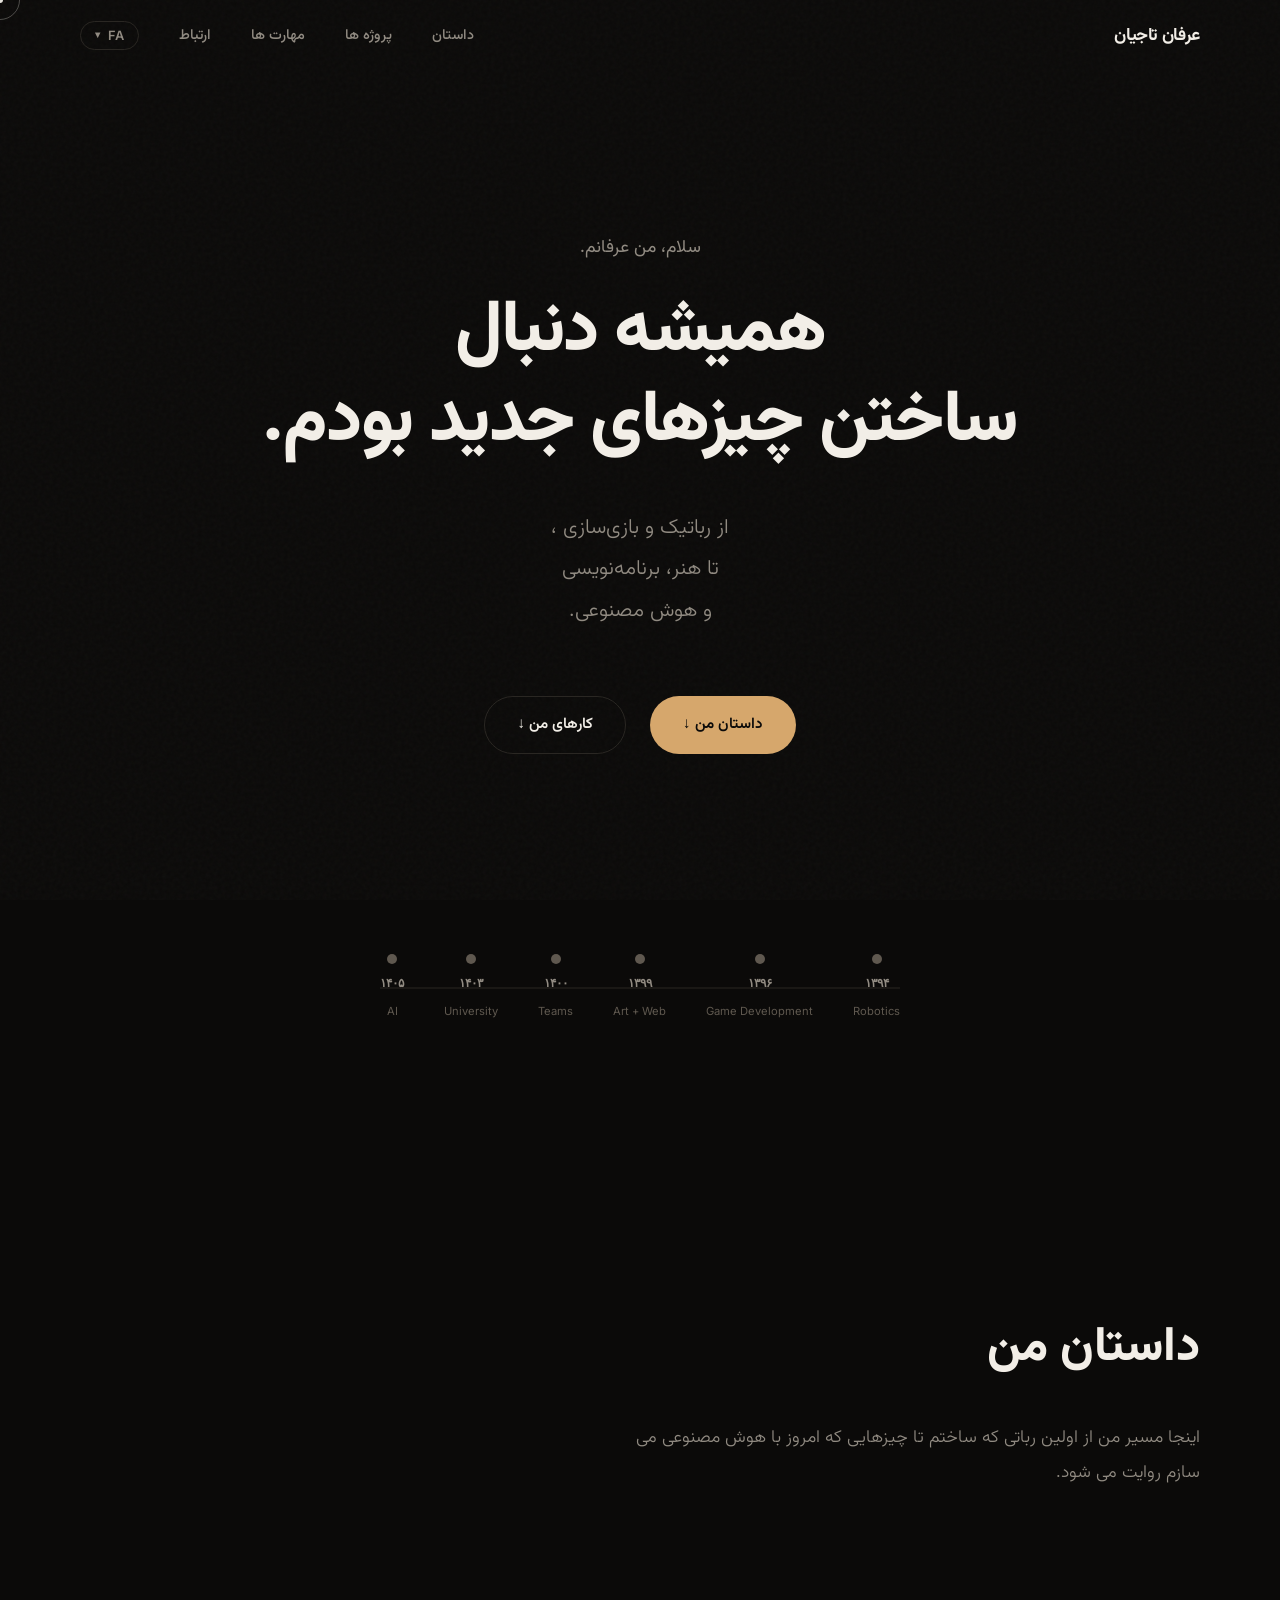
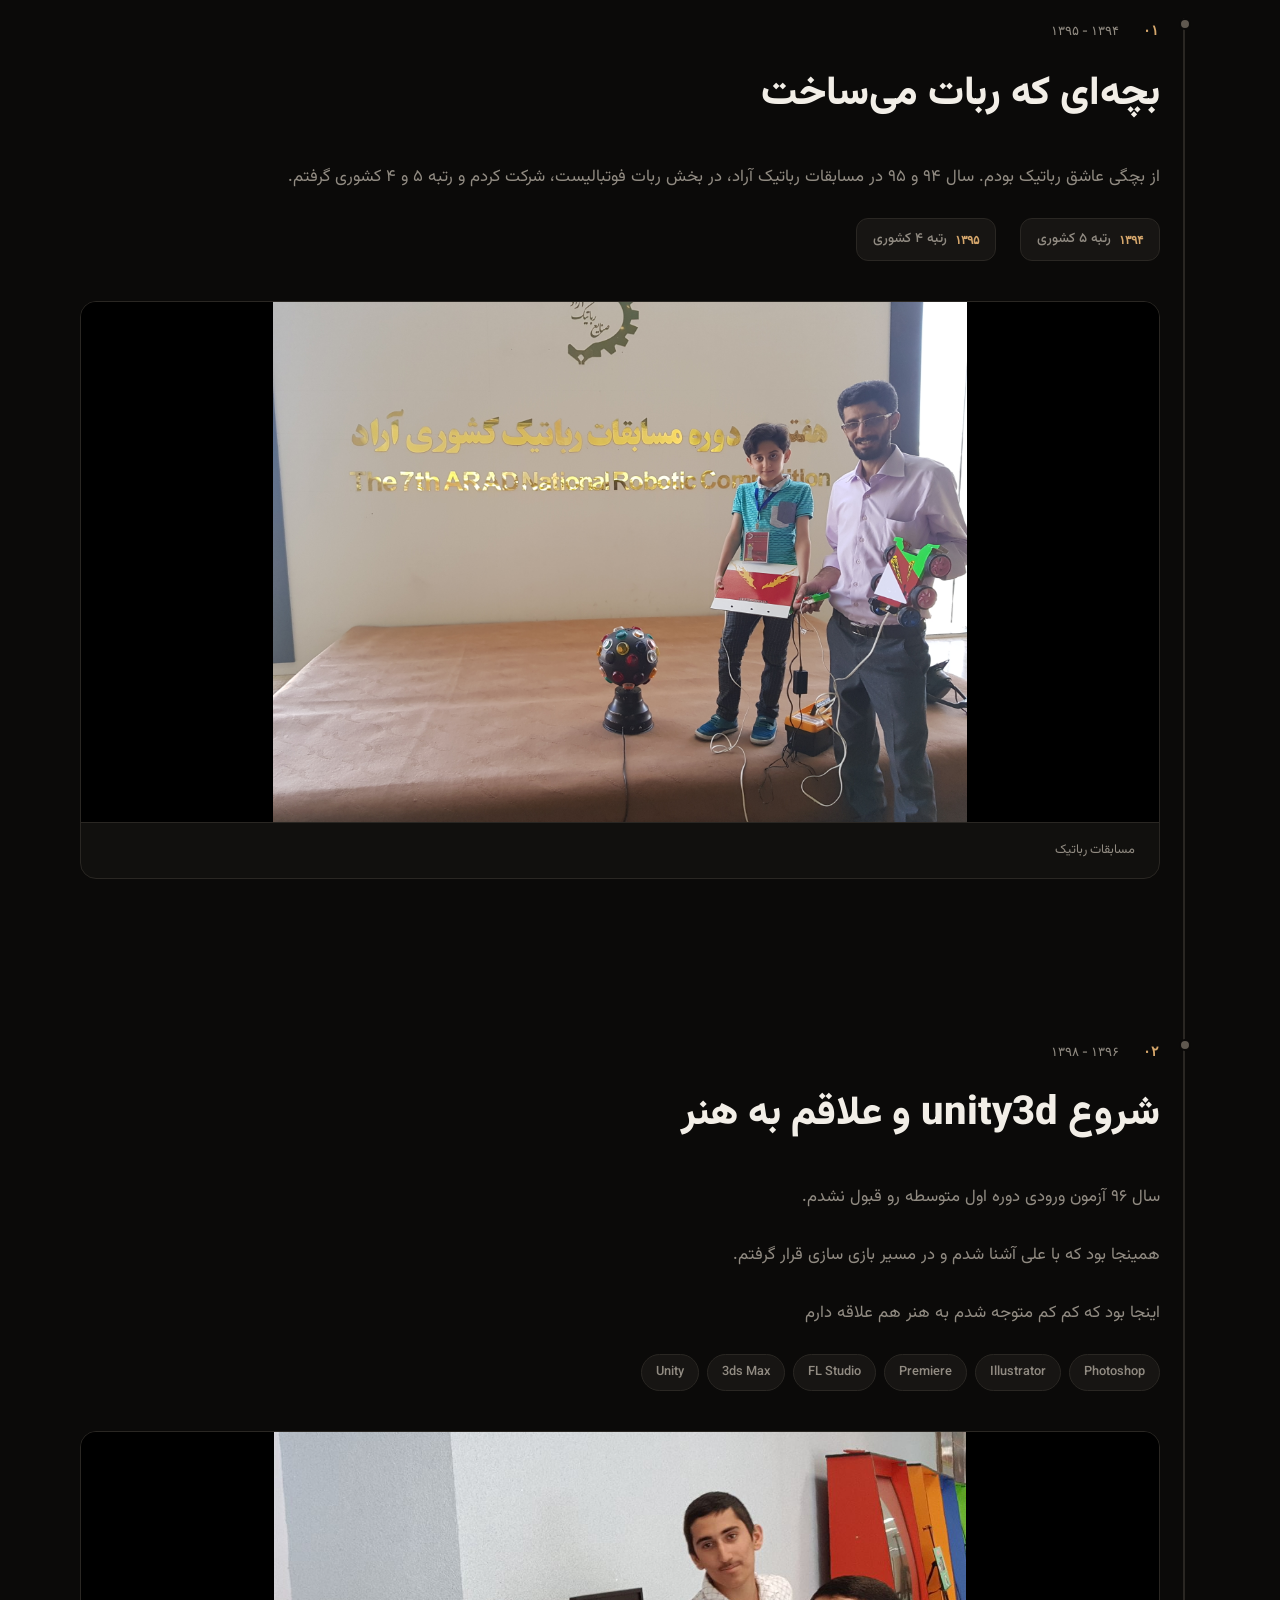
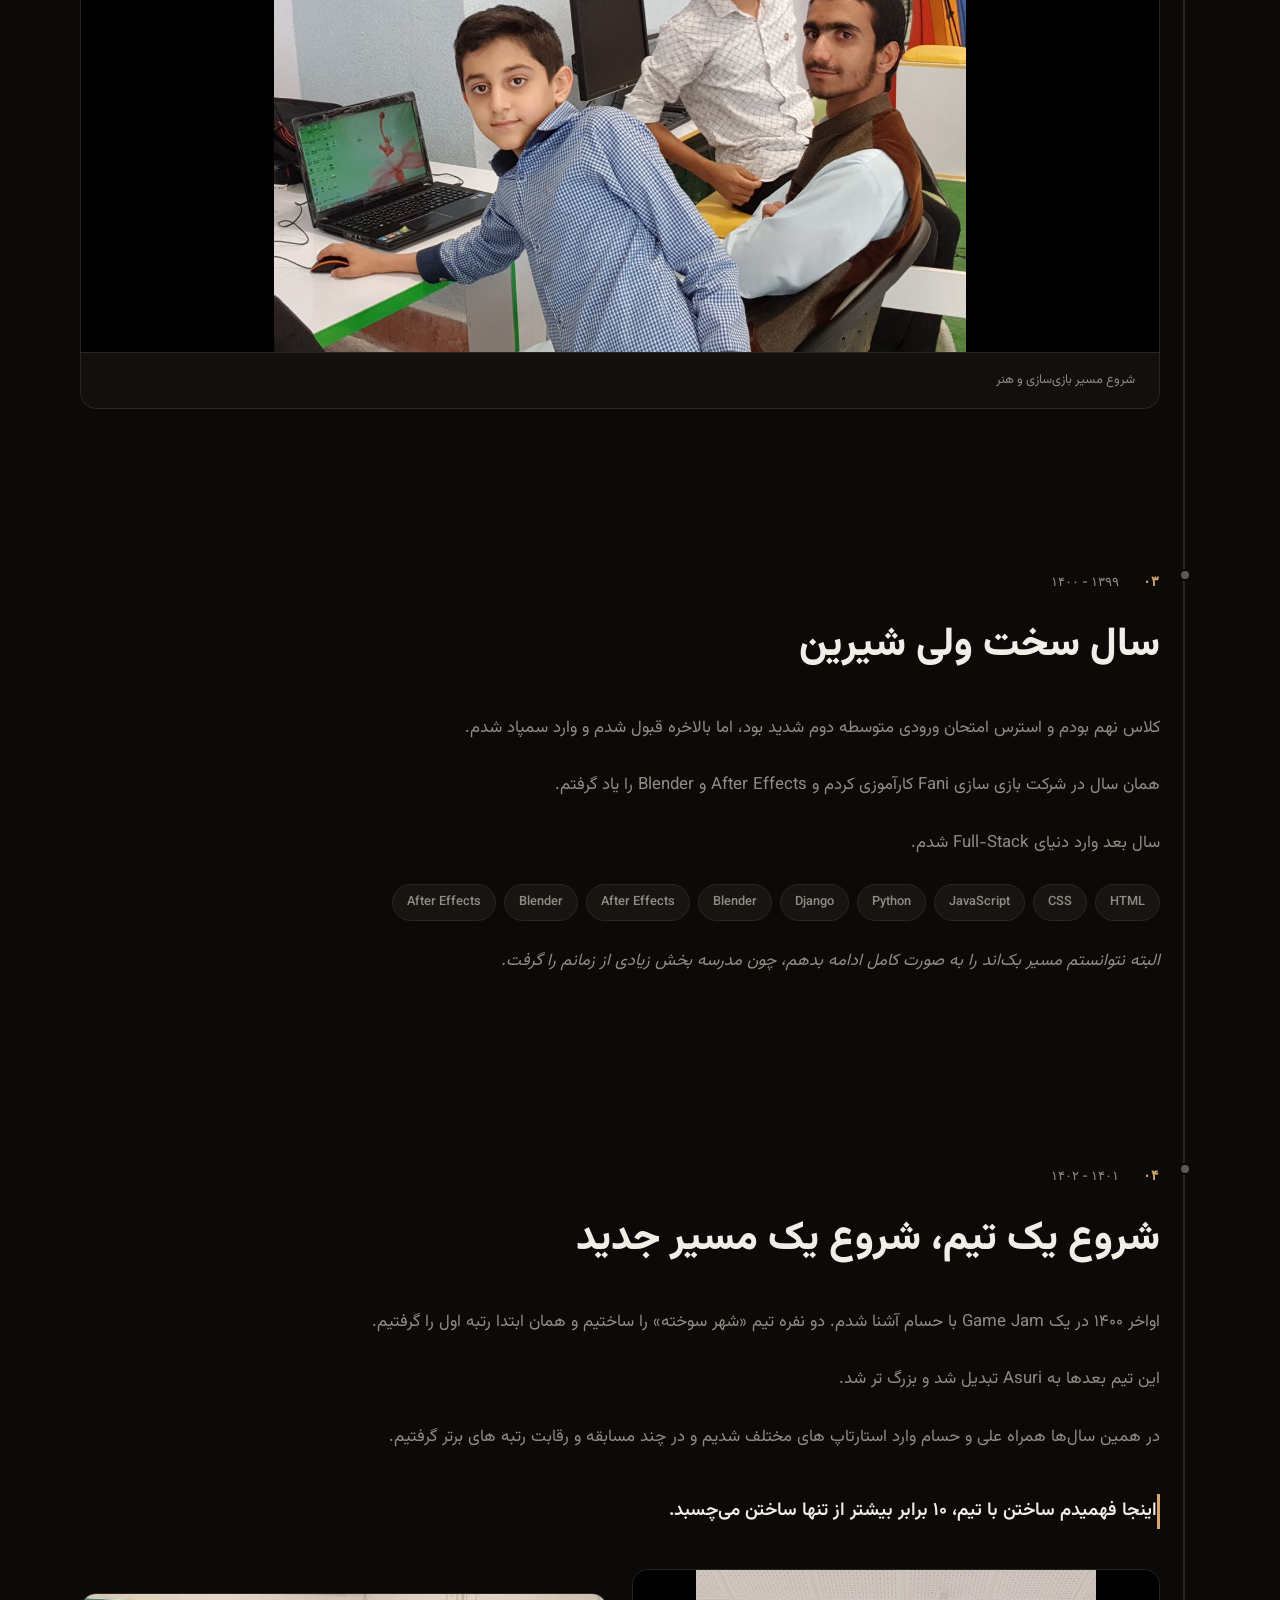
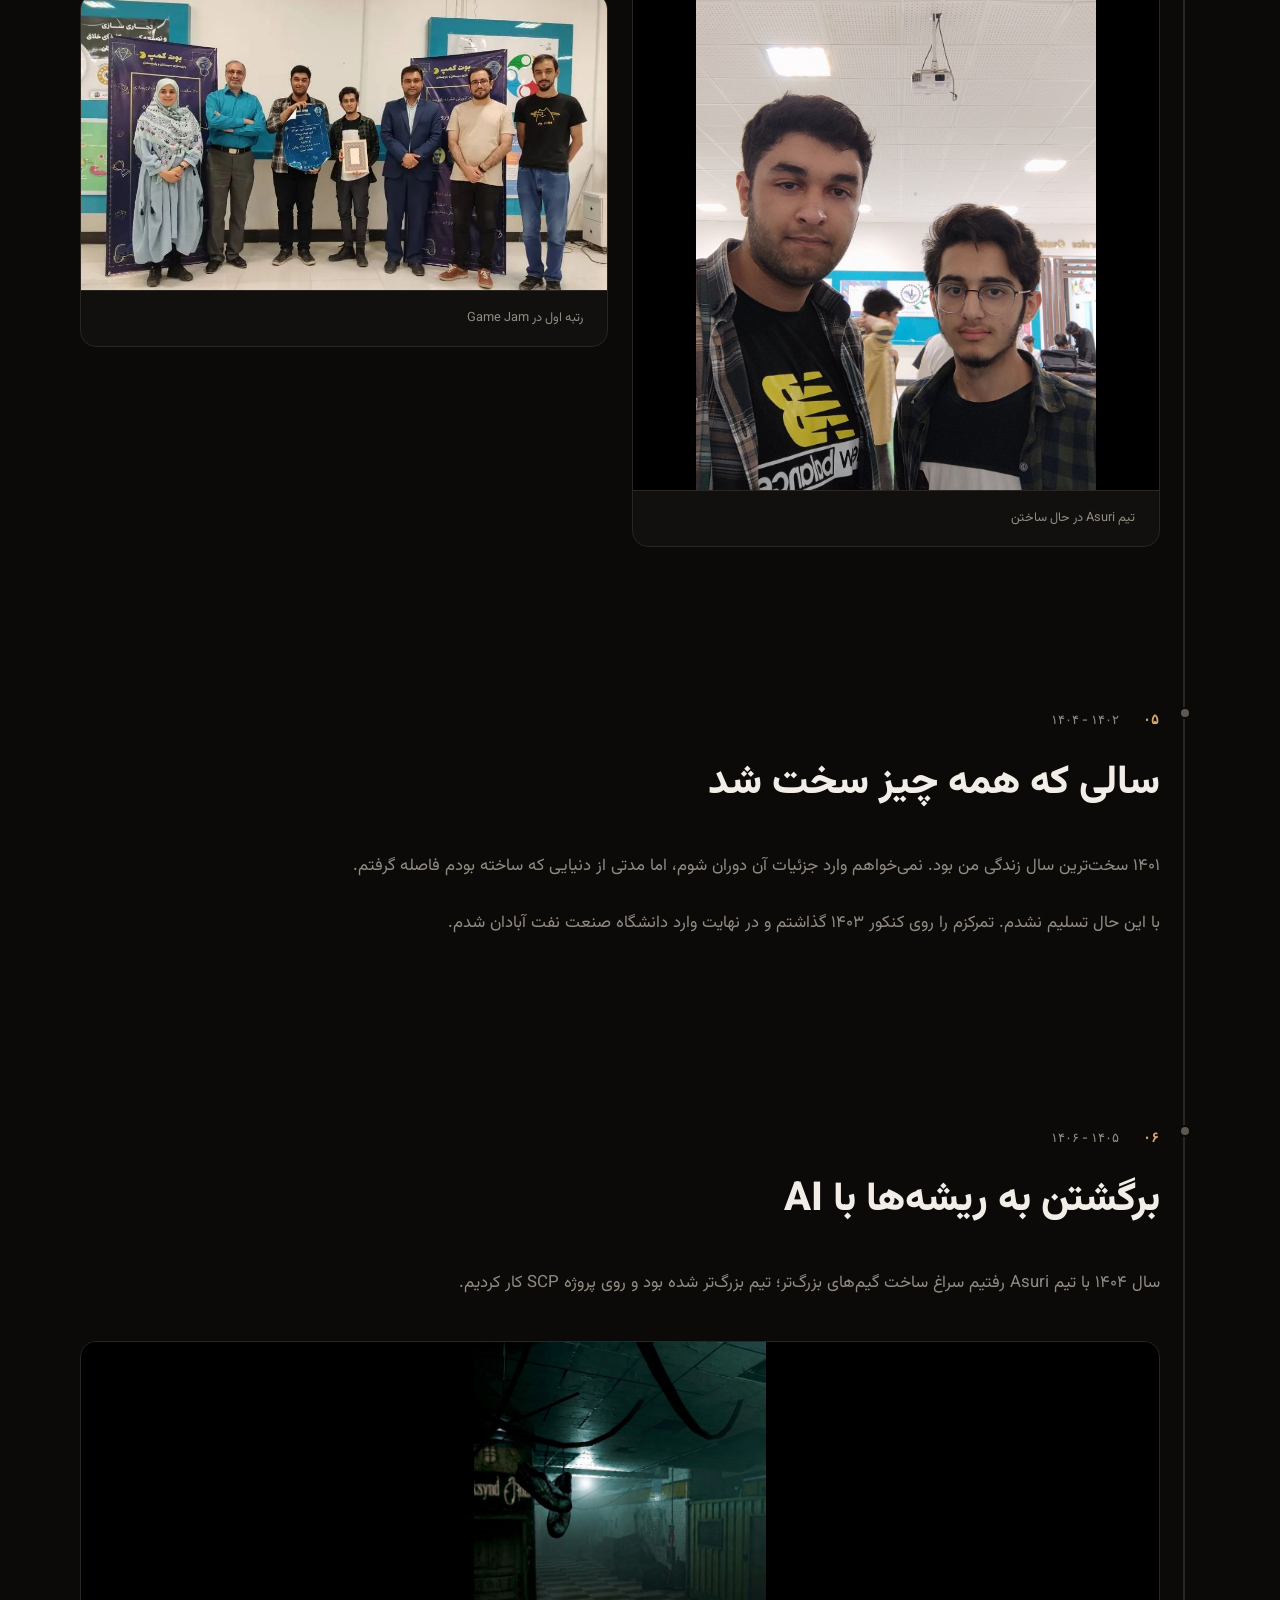
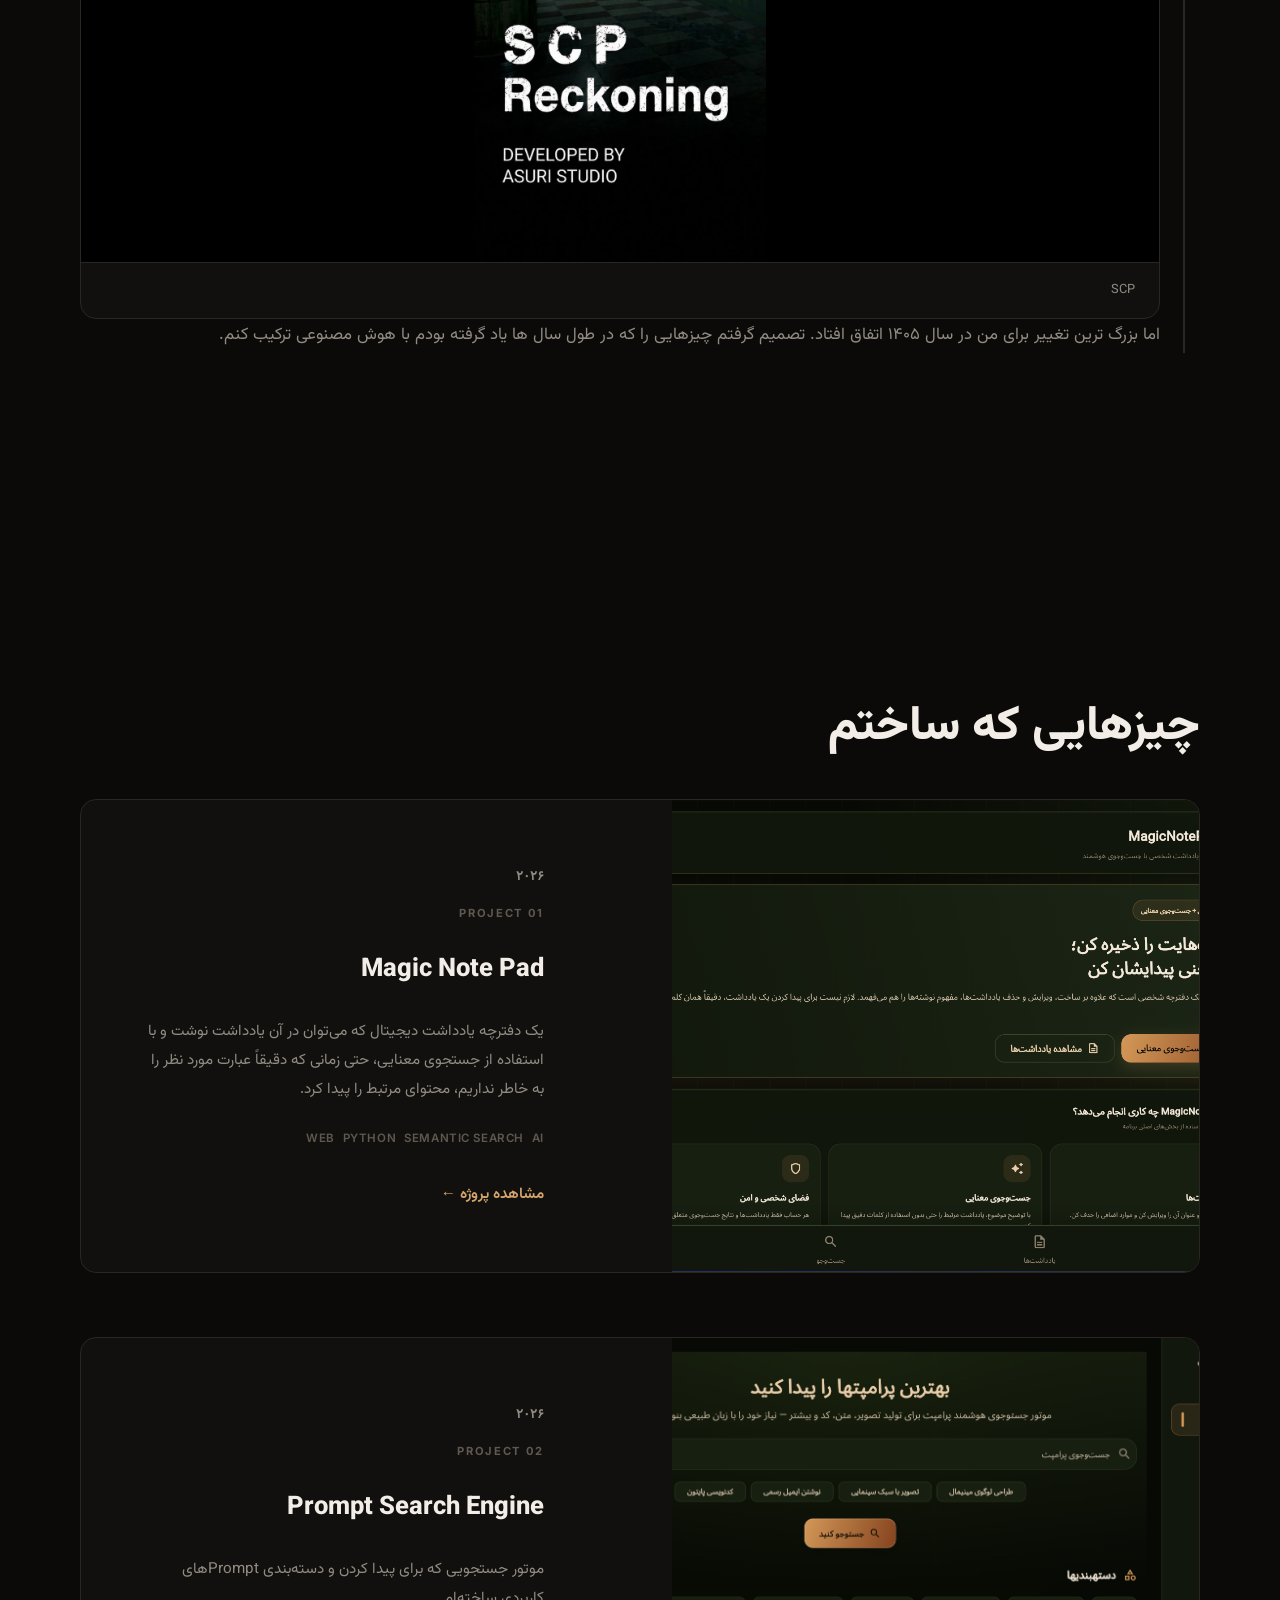
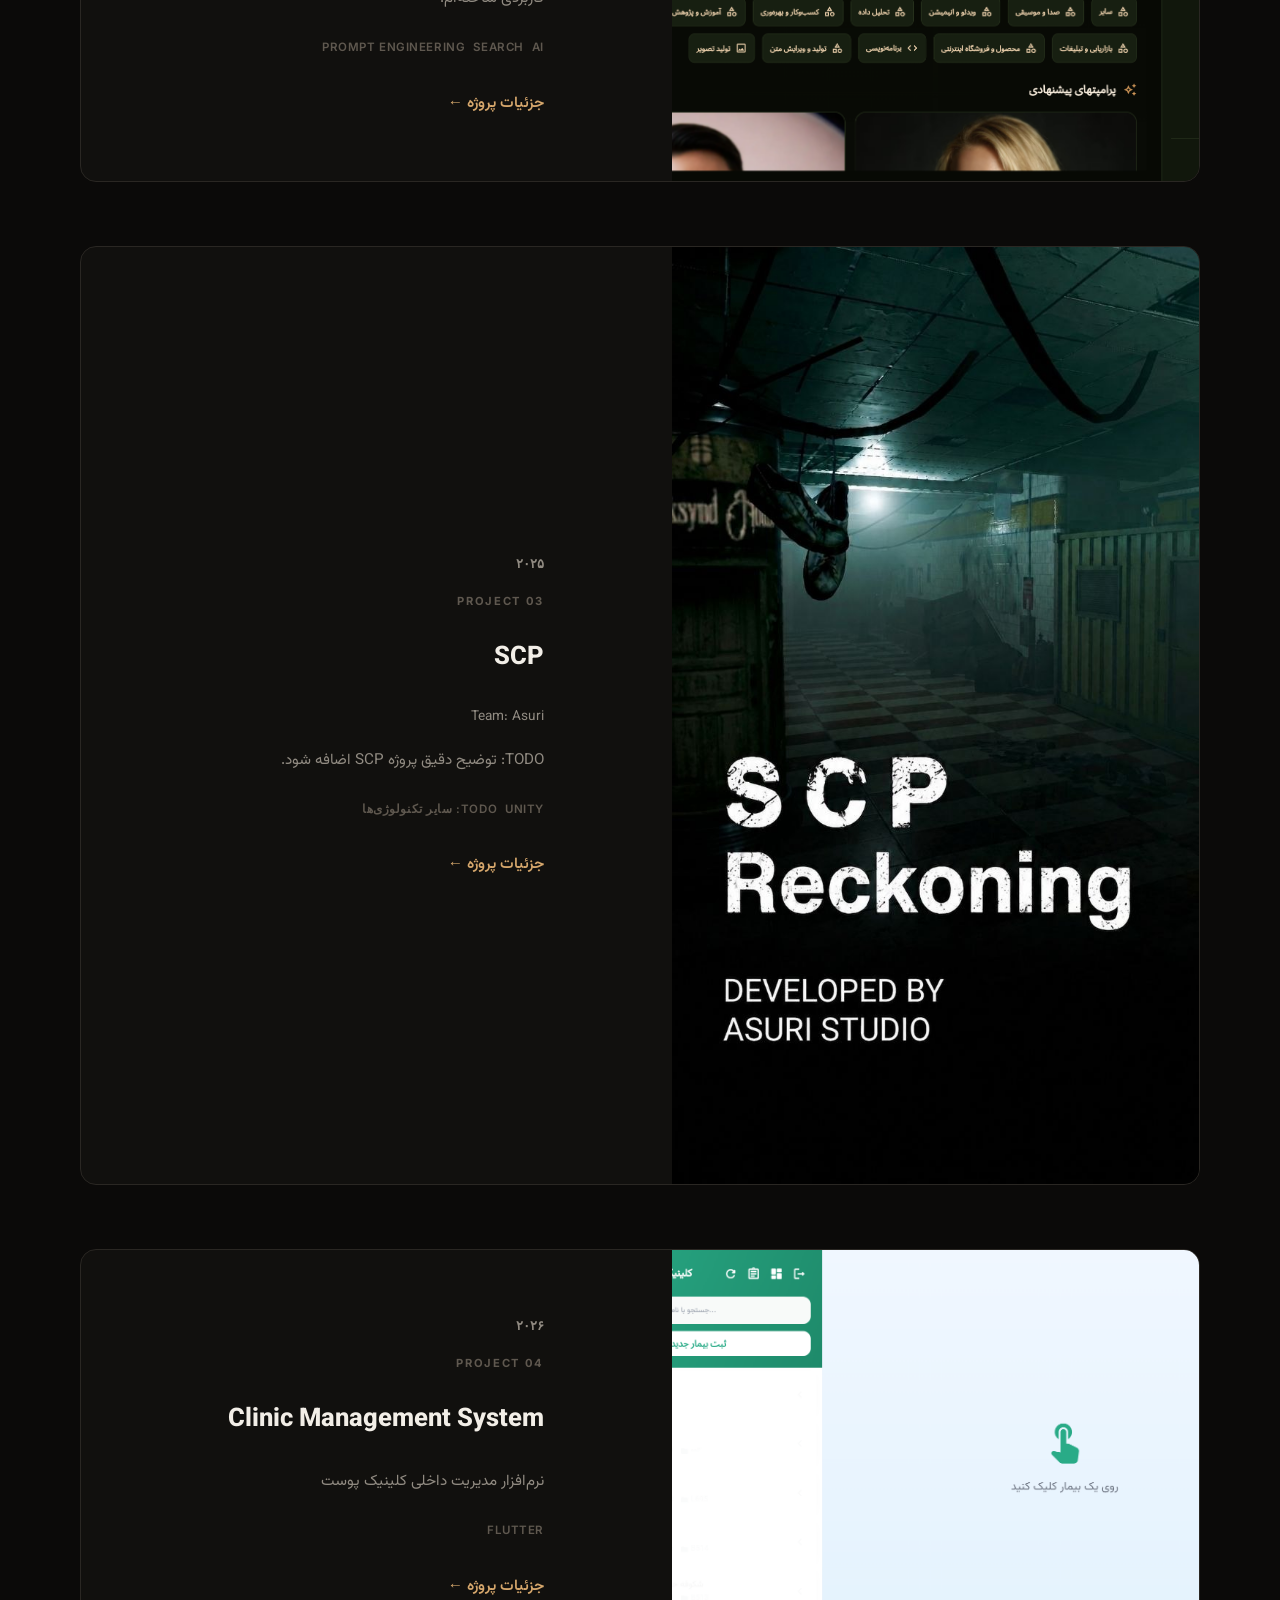
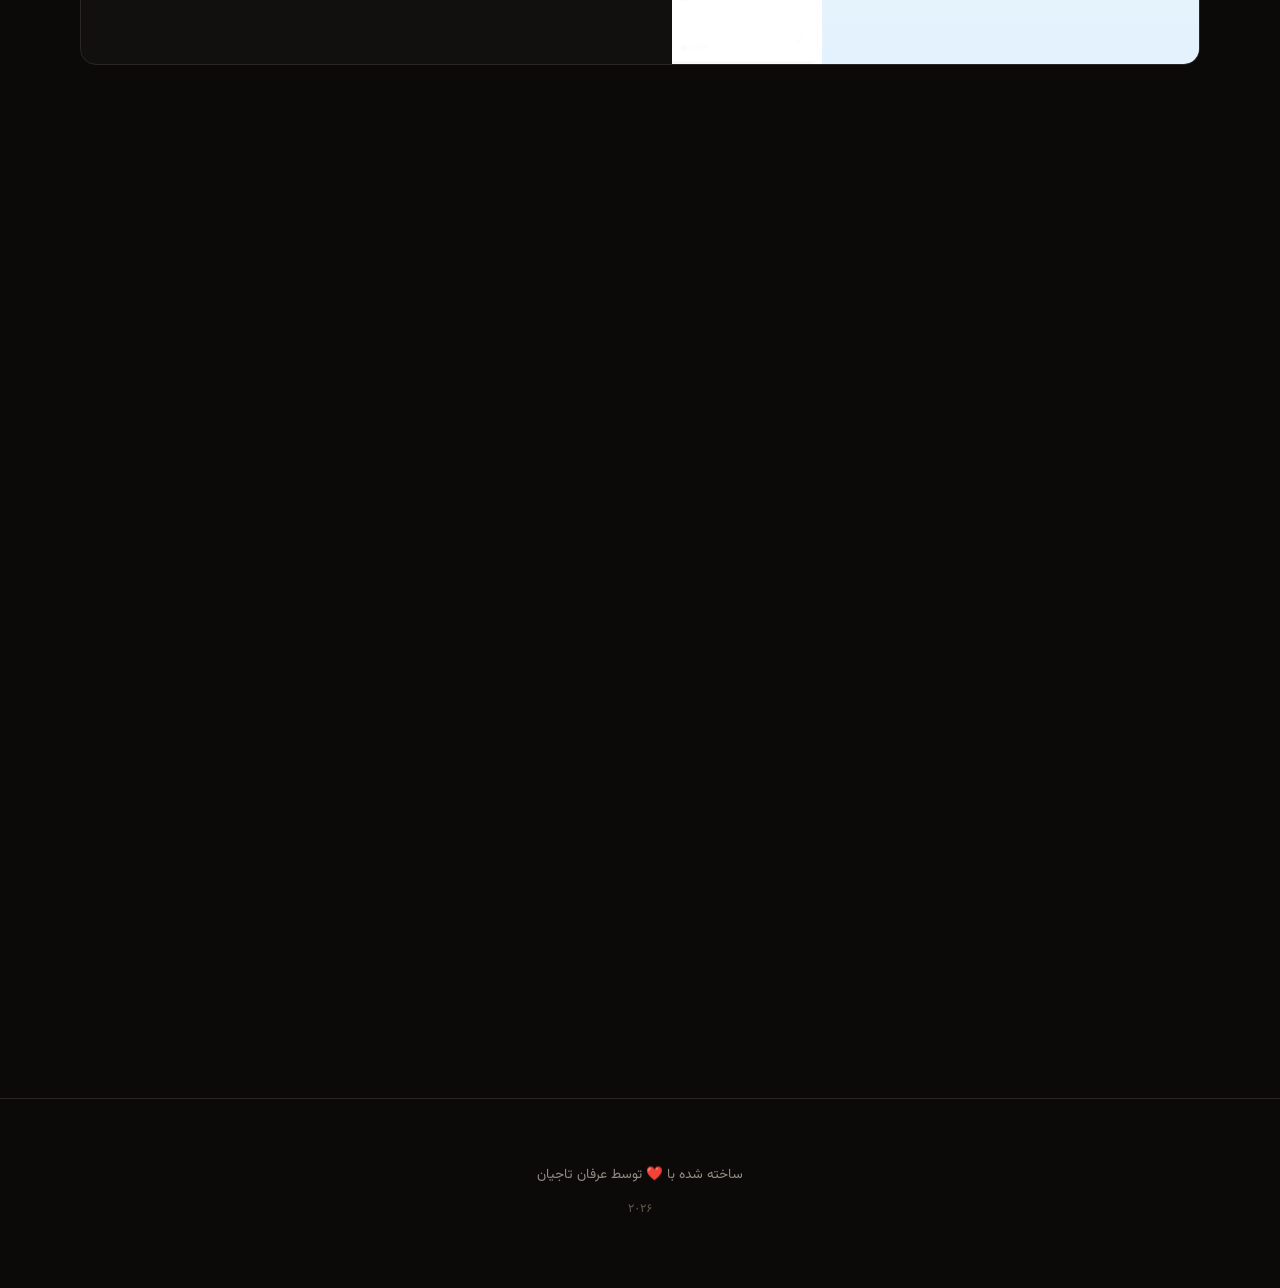
==== commit af834e98: "Add game-1 photo and update chapter 2 story text in all languages Place the game-1.jpg artifact righ" ====
--- a/index.html
+++ b/index.html
@@ -213,7 +213,8 @@
                             <h3 class="chapter-title">شروع unity3d و علاقم به هنر</h3>
                             <div class="chapter-body">
                                 <p>سال ۹۶ آزمون ورودی دوره اول متوسطه رو قبول نشدم.</p>
-                                <p>اینجا بود که فهمیدم فقط کد زدن برایم کافی نیست؛ من به هنر هم علاقه دارم.</p>
+                                <p>همینجا بود که با علی آشنا شدم و در مسیر بازی سازی قرار گرفتم.</p>
+                                <p>اینجا بود که کم کم متوجه شدم به هنر هم علاقه دارم</p>
                                 <div class="chapter-skills">
                                     <span class="skill-tag">Photoshop</span>
                                     <span class="skill-tag">Illustrator</span>
@@ -221,6 +222,12 @@
                                     <span class="skill-tag">FL Studio</span>
                                     <span class="skill-tag">3ds Max</span>
                                     <span class="skill-tag">Unity</span>
+                                </div>
+                                <div class="chapter-artifact">
+                                    <div class="artifact-card">
+                                        <img src="assets/images/game-1.jpg" alt="شروع کار با Unity3D و علاقه به هنر" loading="lazy">
+                                        <span class="artifact-caption">شروع مسیر بازی‌سازی و هنر</span>
+                                    </div>
                                 </div>
                             </div>
                         </div>
